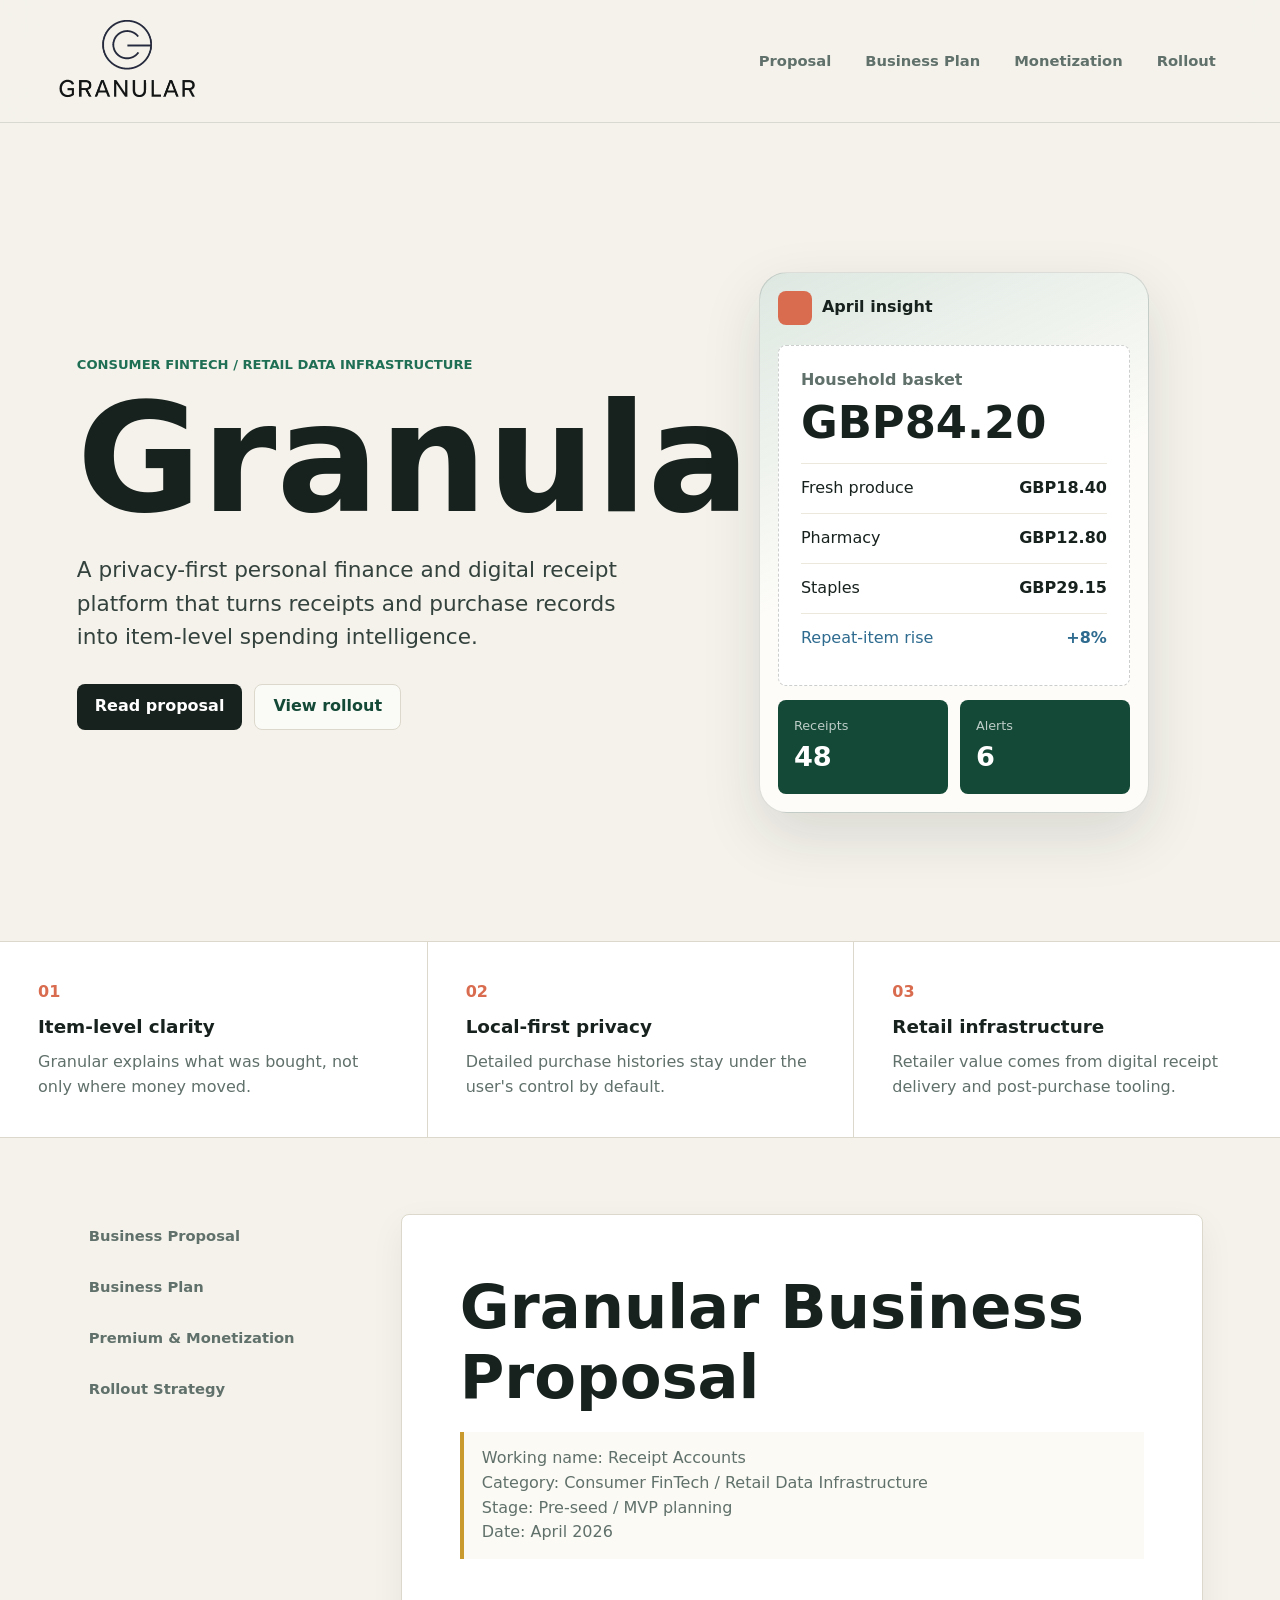
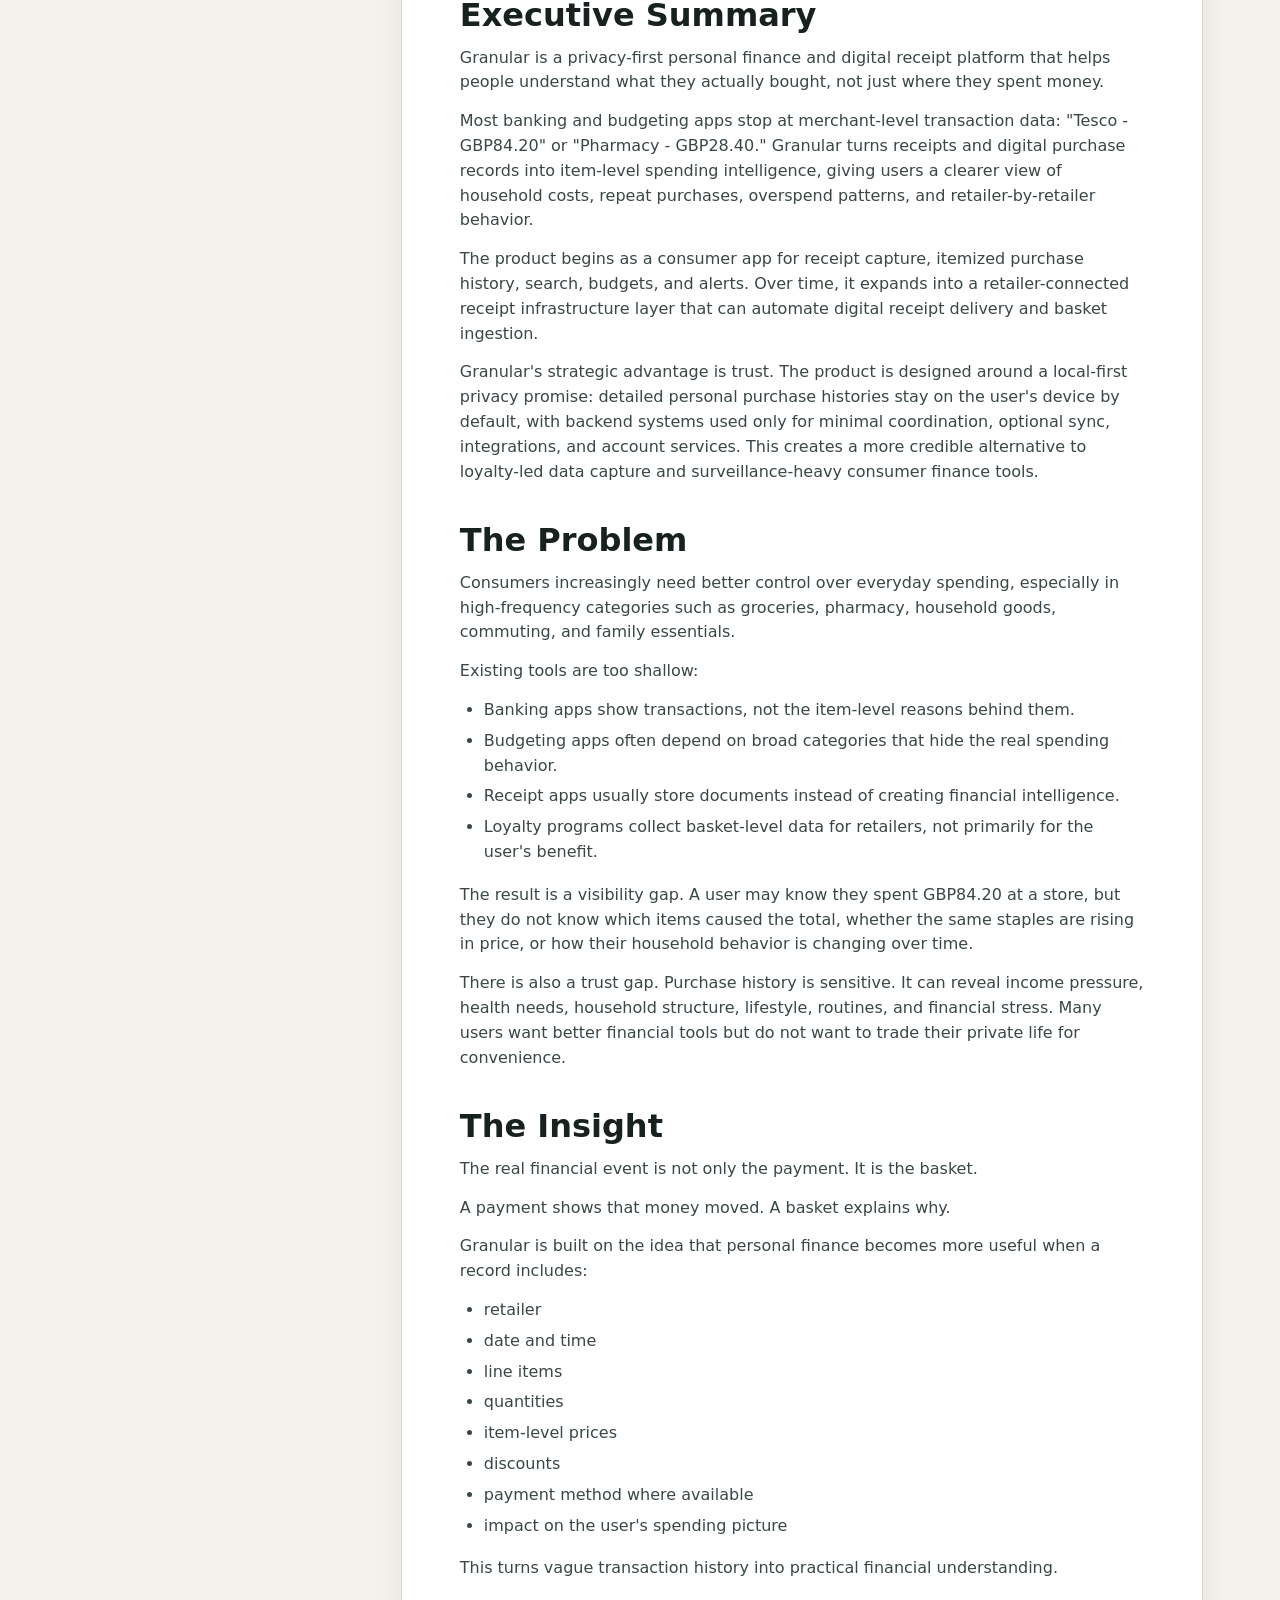
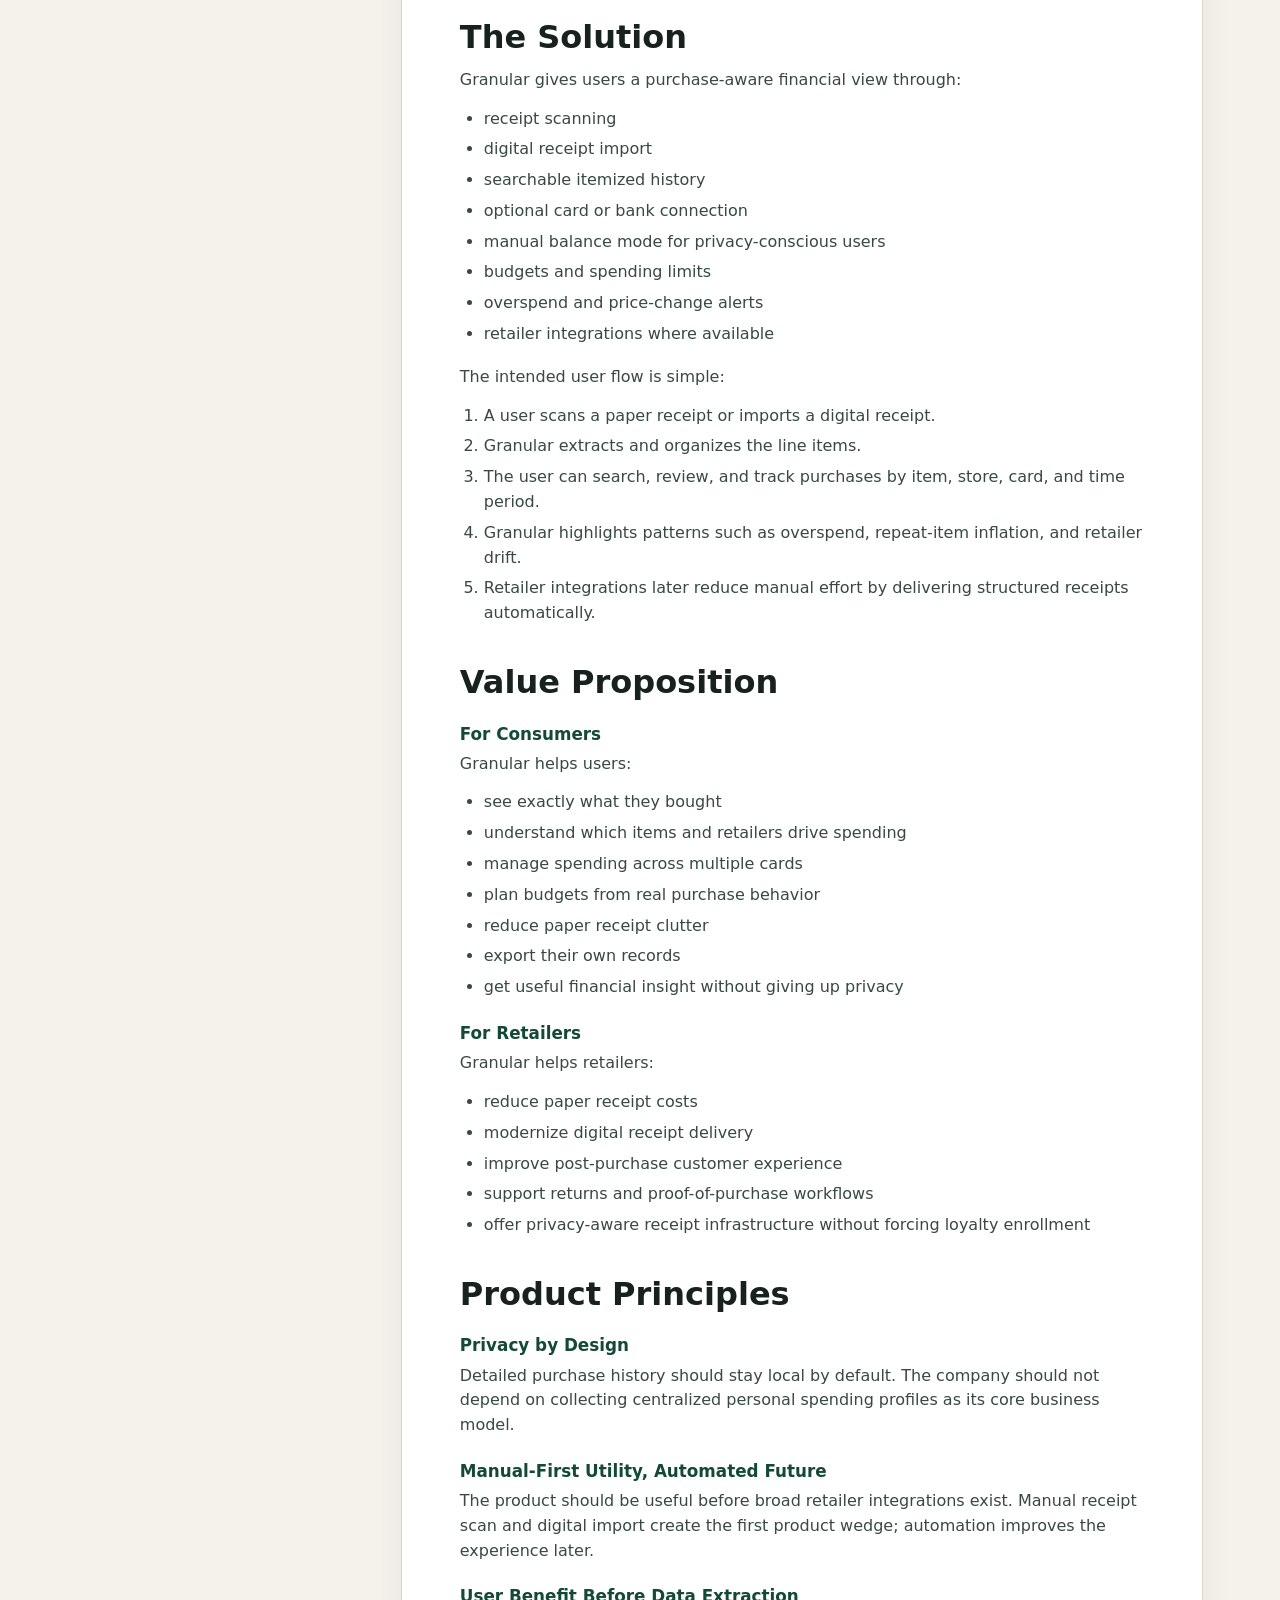
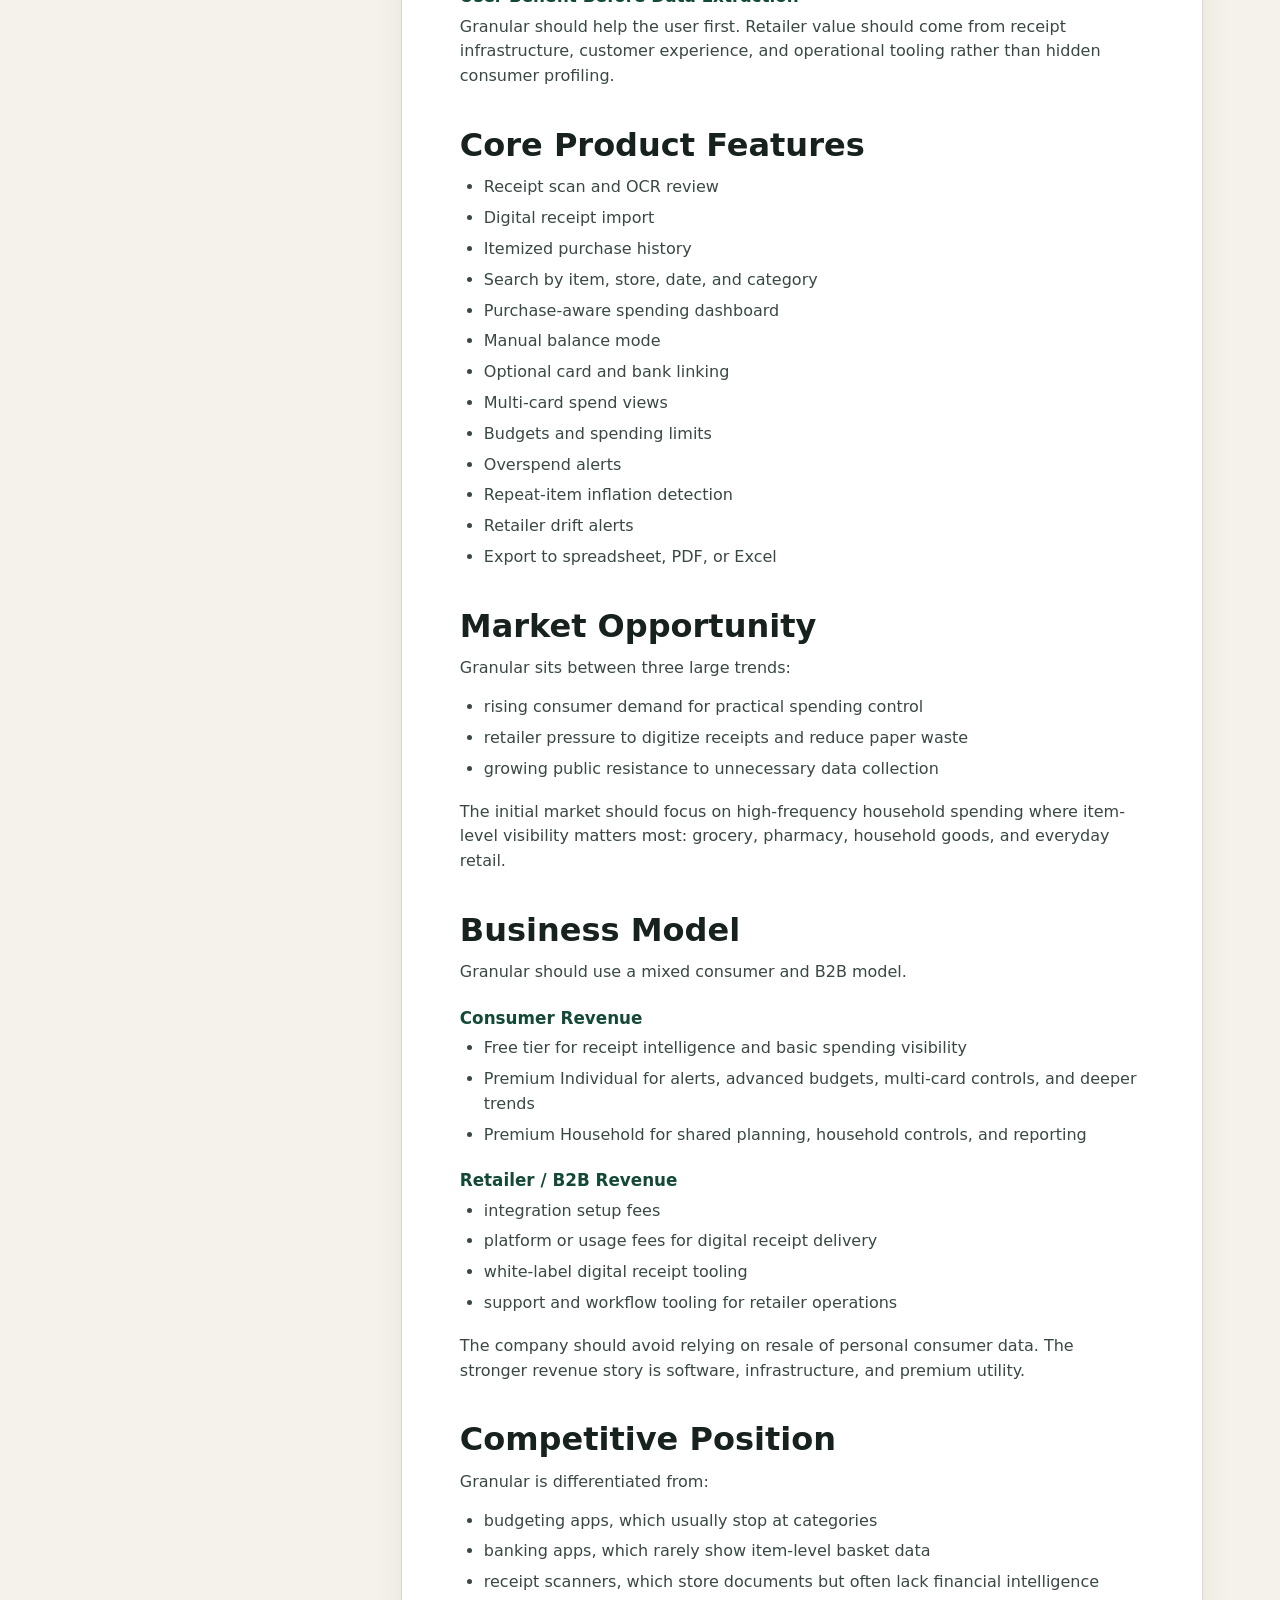
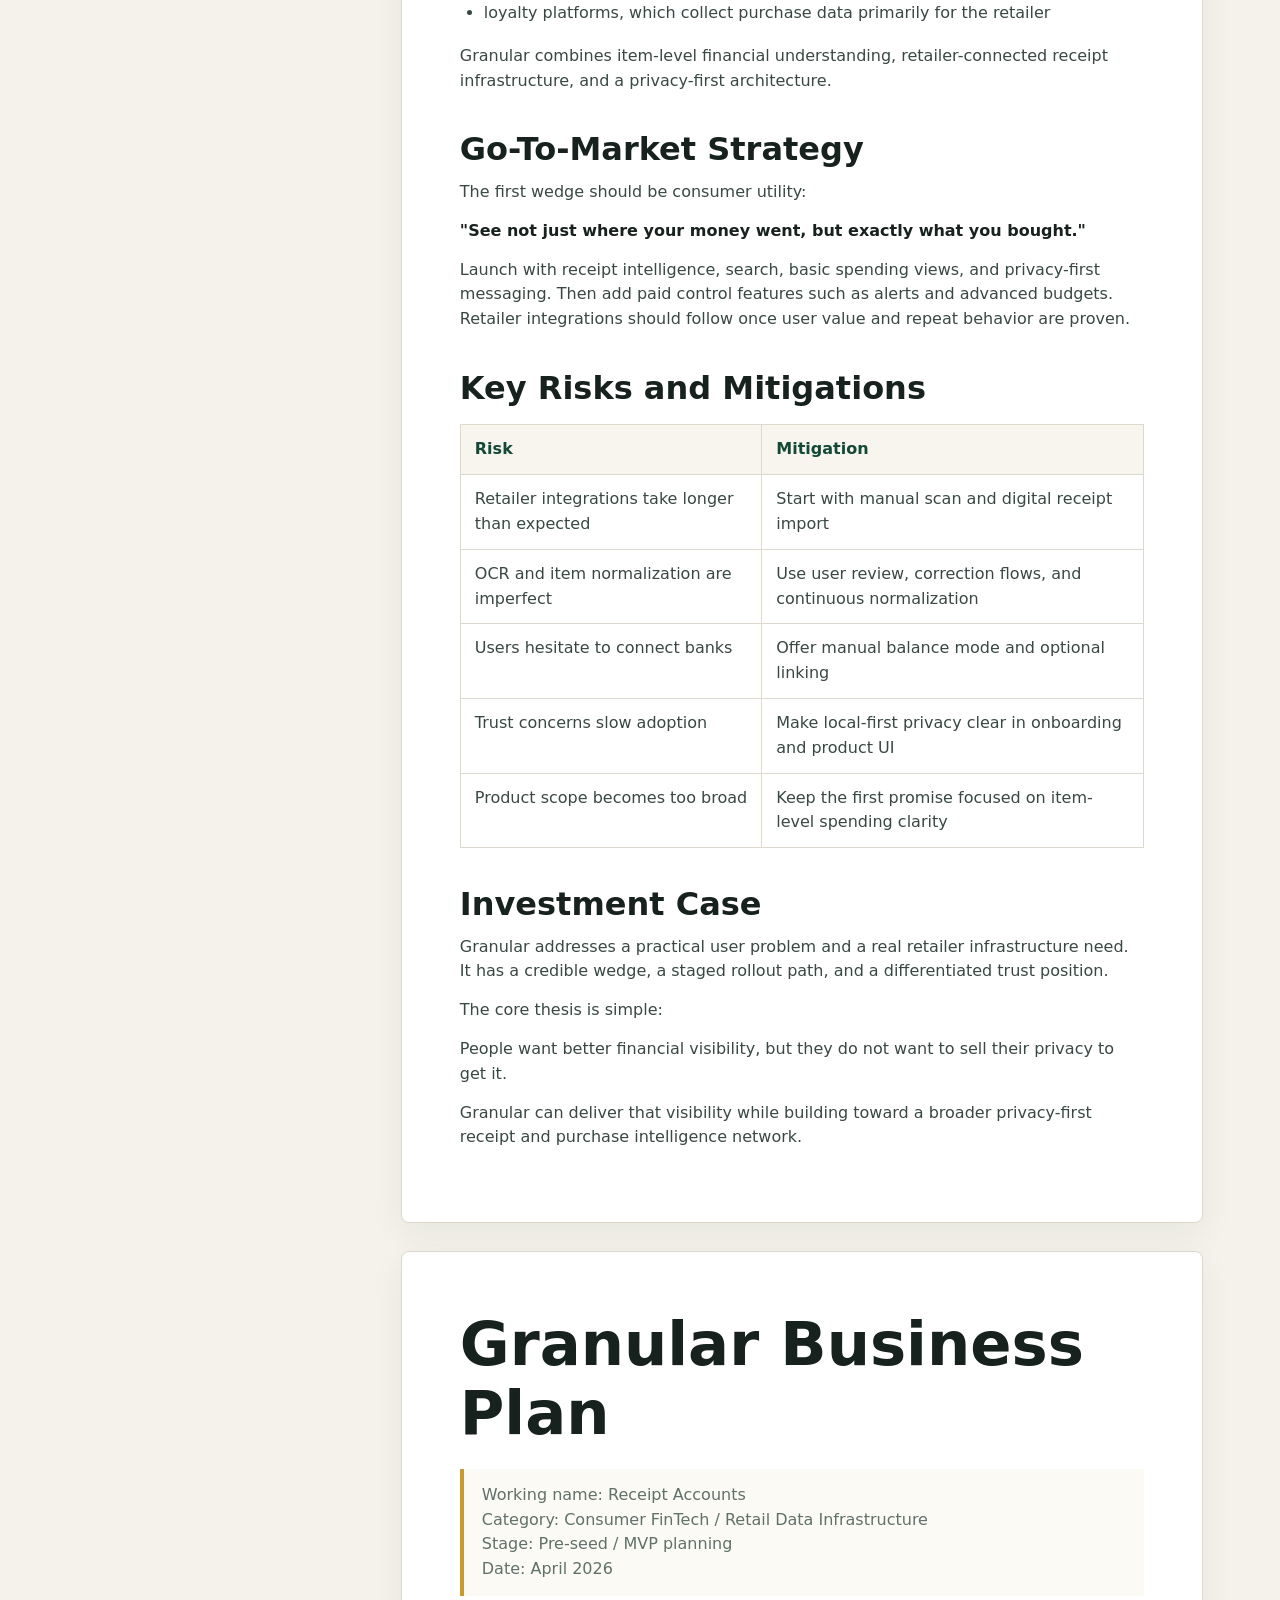
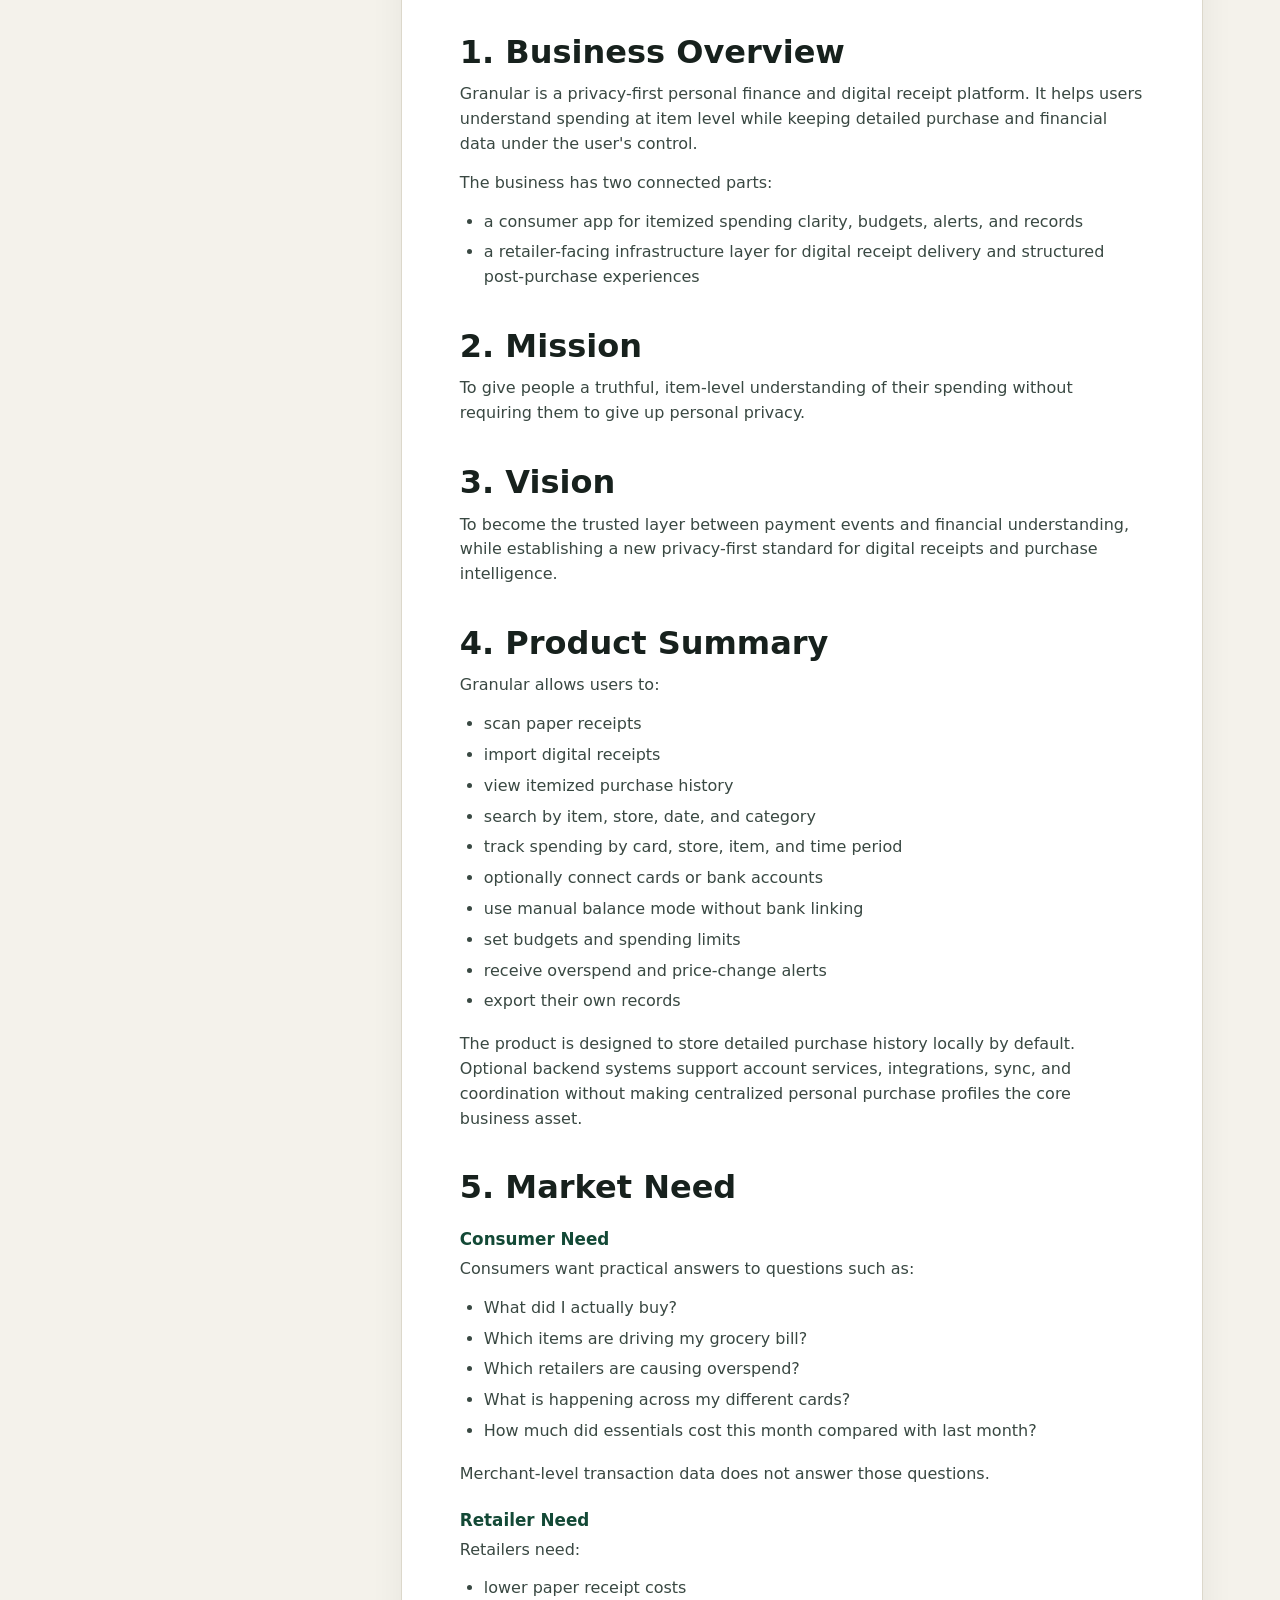
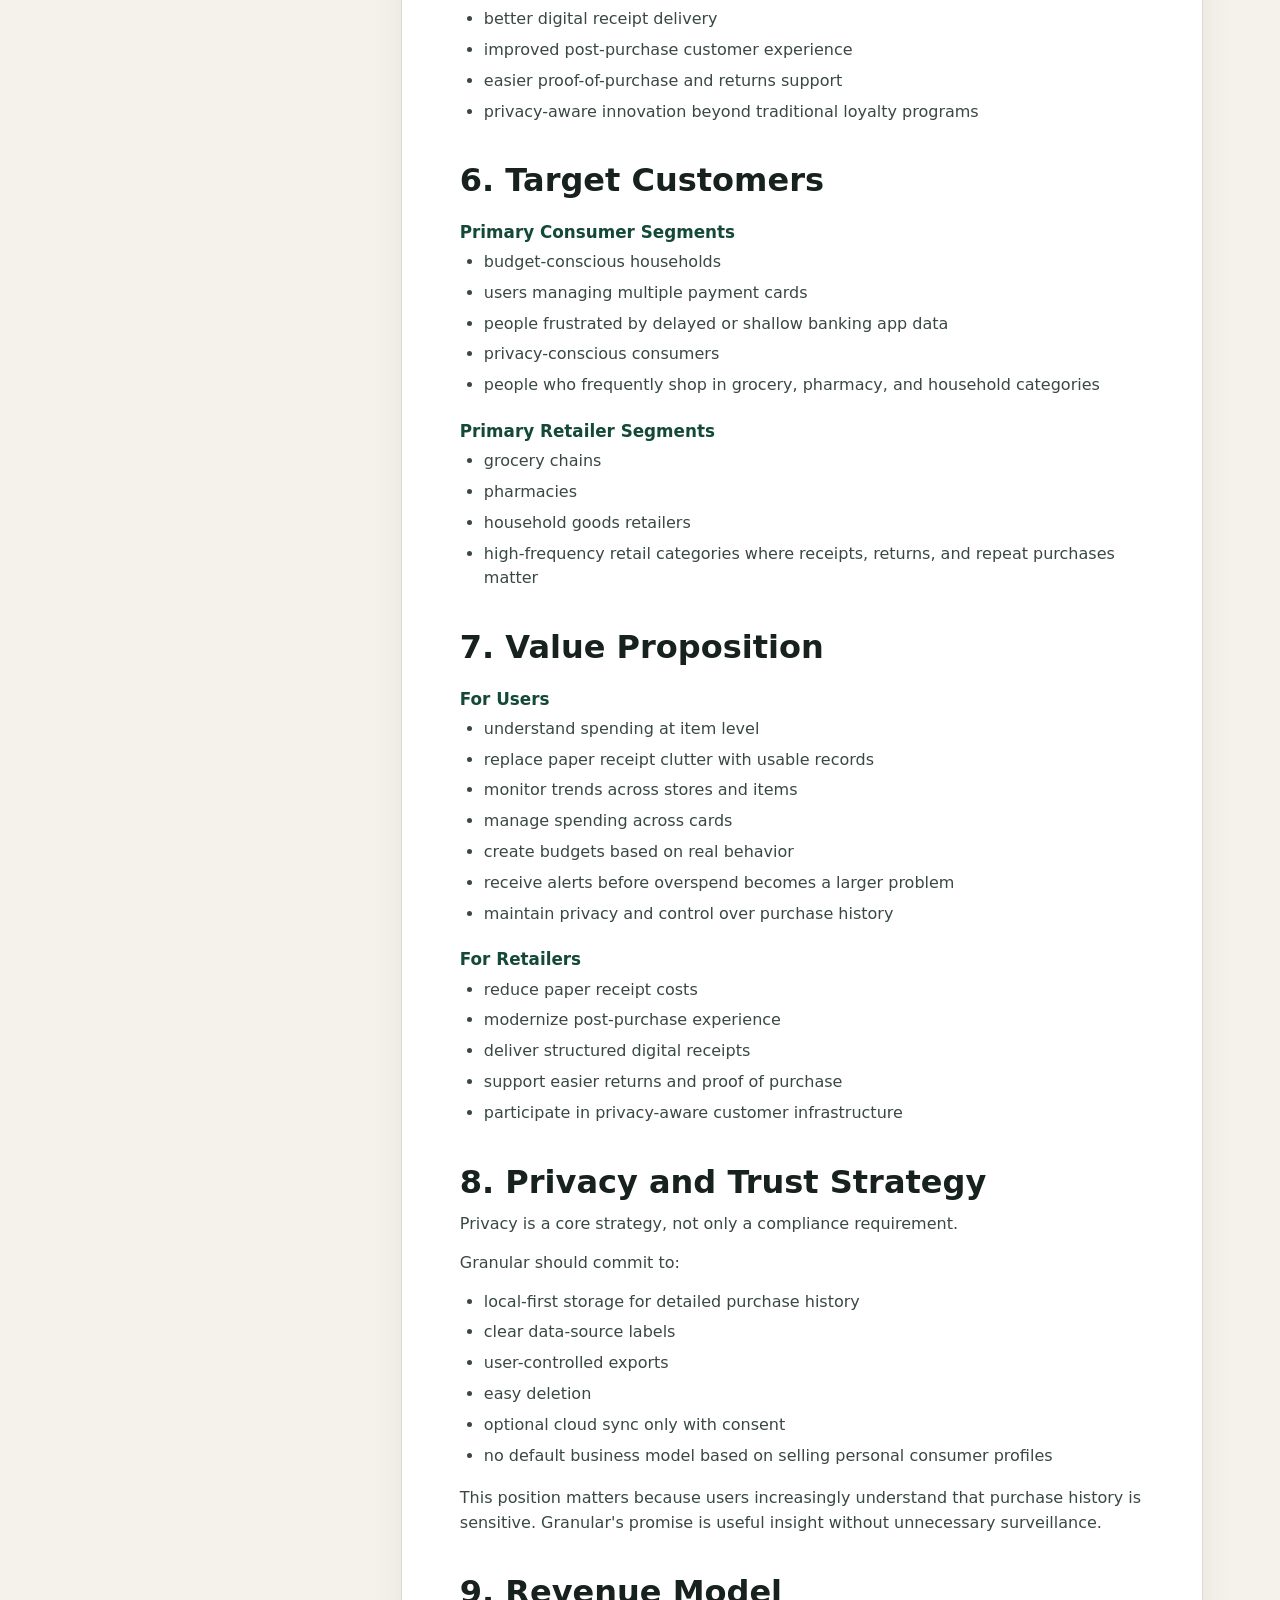
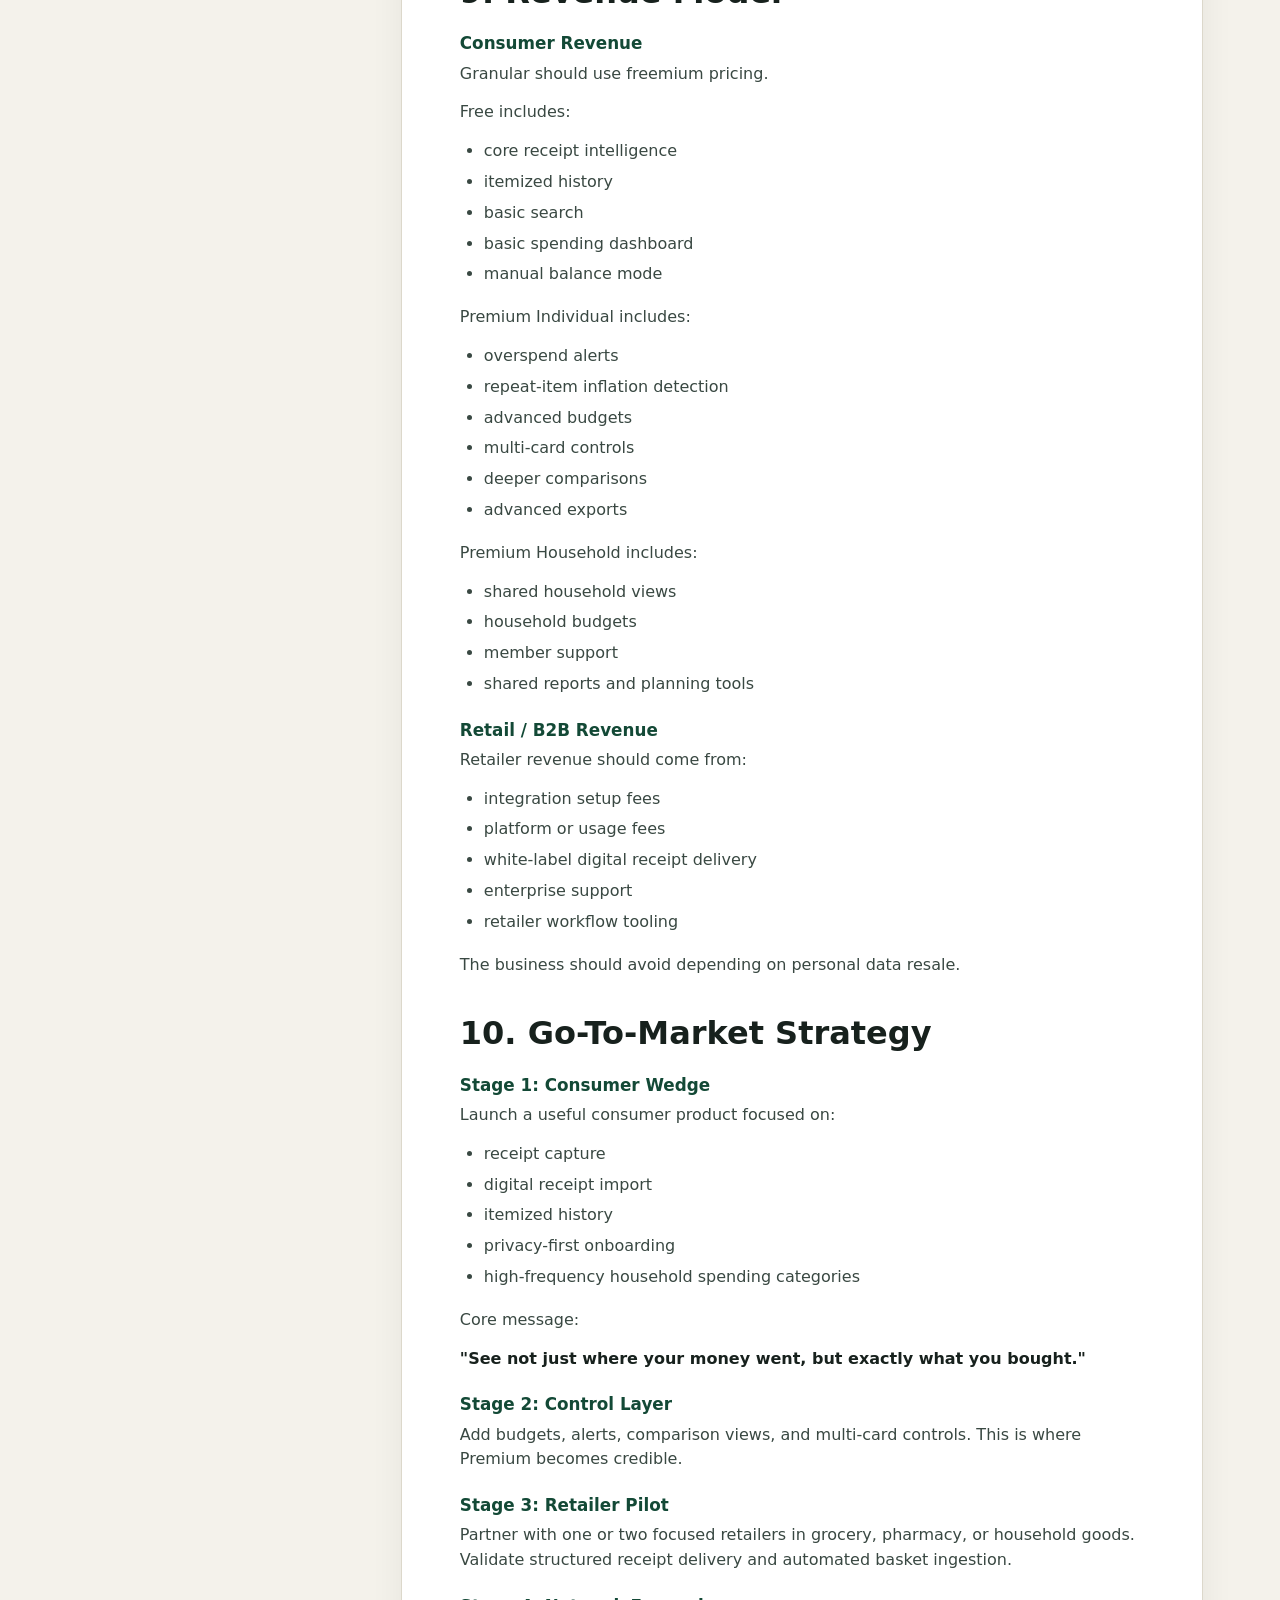
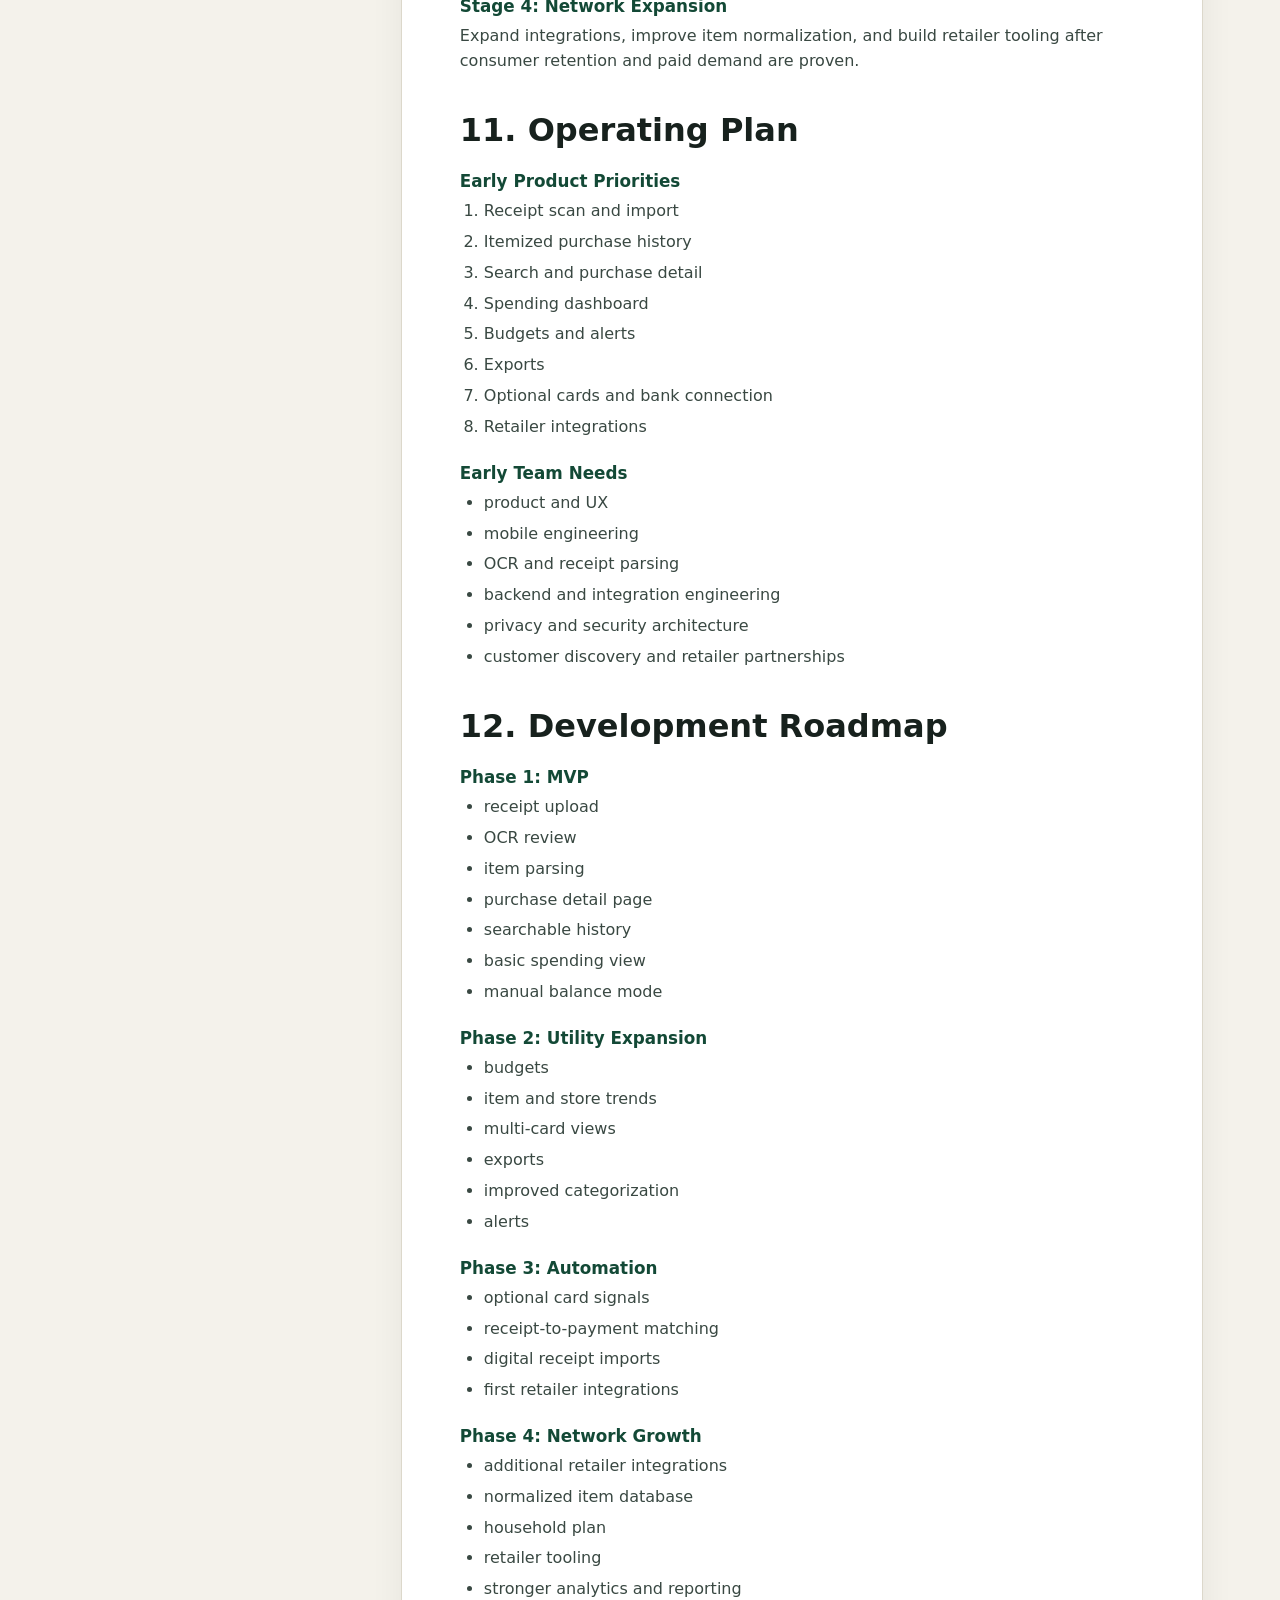
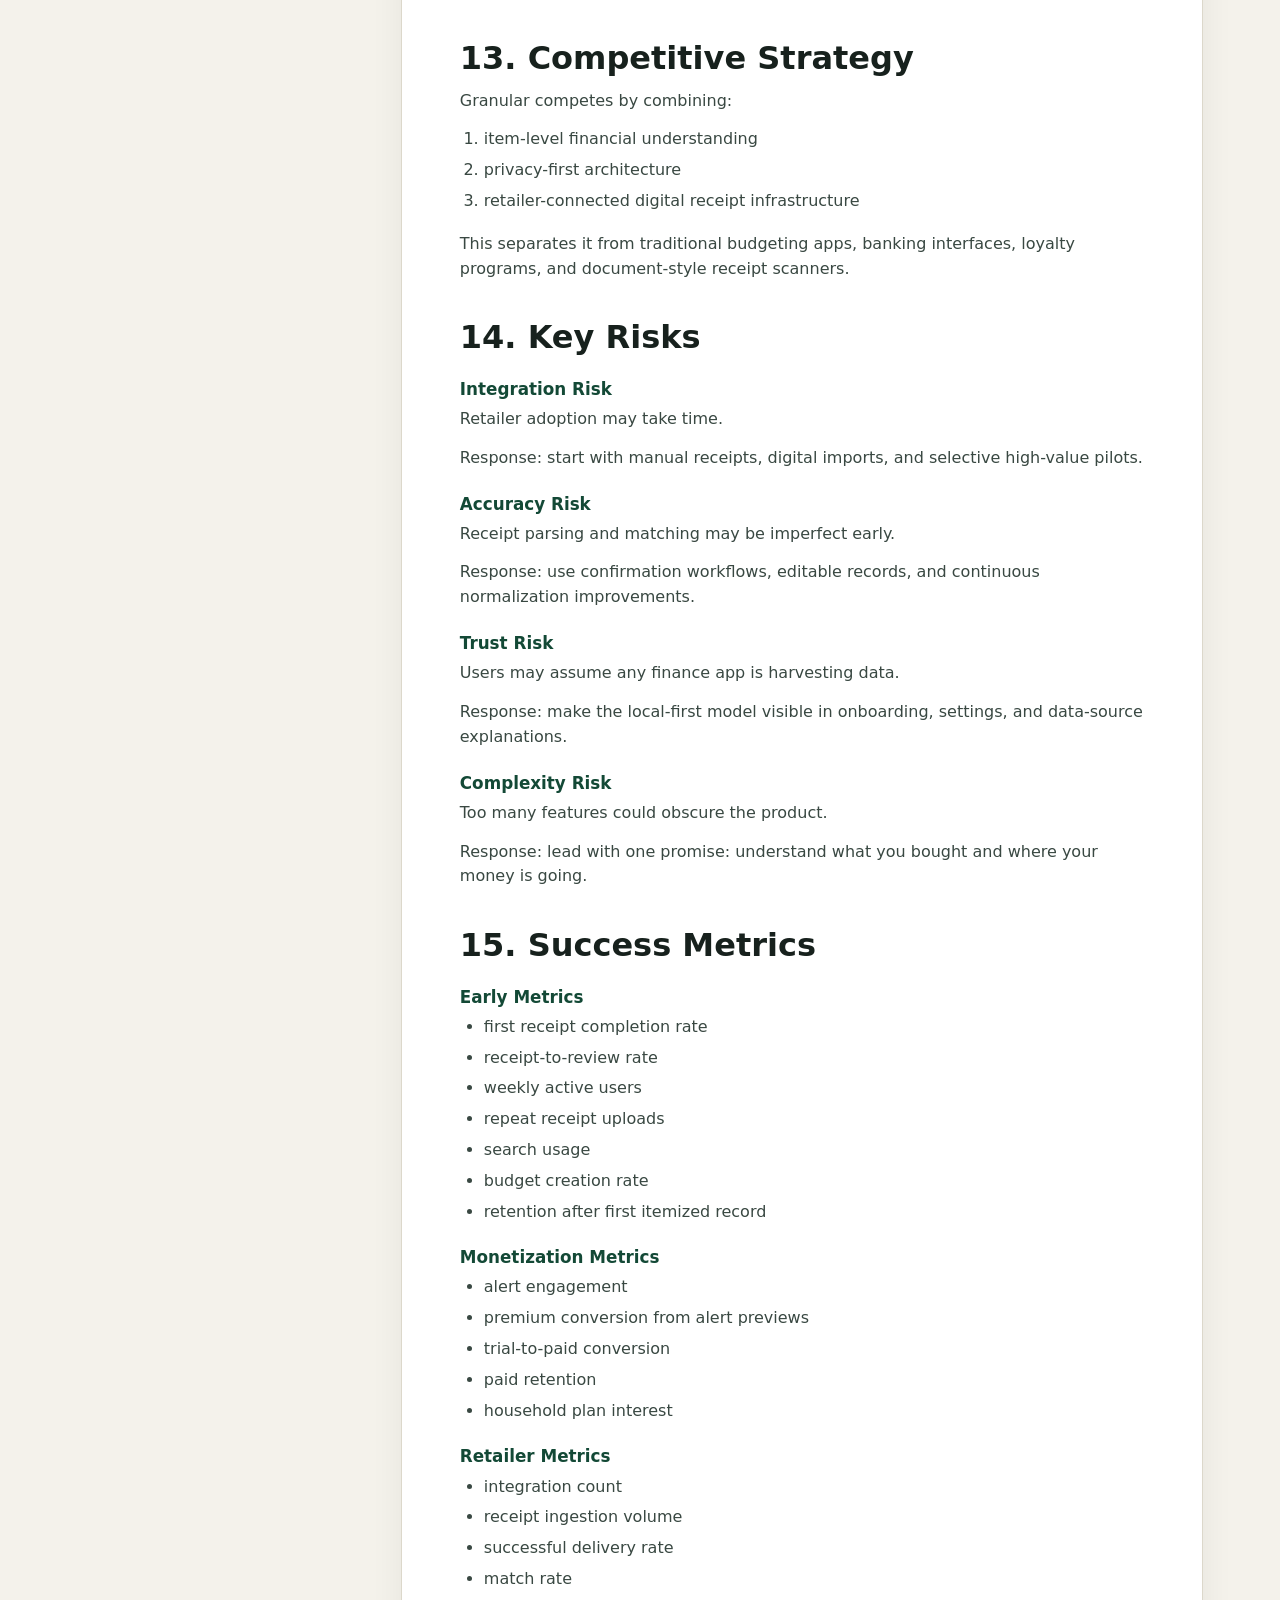
==== index.html @ bff5aba6 "Add Granular business plan site" ====
<!doctype html>
<html lang="en">
  <head>
    <meta charset="utf-8" />
    <meta name="viewport" content="width=device-width, initial-scale=1" />
    <title>Granular Business Plan</title>
    <link rel="stylesheet" href="styles.css" />
  </head>
  <body>
    <header class="site-header">
      <a class="brand" href="#overview" aria-label="Granular home">
        <img class="brand-logo" src="assets/logo.png" alt="Granular" />
      </a>

      <nav class="desktop-nav" aria-label="Primary navigation">
        <a href="#proposal">Proposal</a>
        <a href="#business-plan">Business Plan</a>
        <a href="#monetization">Monetization</a>
        <a href="#rollout">Rollout</a>
      </nav>

      <button class="menu-button" type="button" aria-label="Open menu" aria-expanded="false">
        <span></span>
        <span></span>
        <span></span>
      </button>
    </header>

    <div class="mobile-panel" hidden>
      <nav class="mobile-nav" aria-label="Mobile navigation">
        <a href="#proposal">Proposal</a>
        <a href="#business-plan">Business Plan</a>
        <a href="#monetization">Monetization</a>
        <a href="#rollout">Rollout</a>
      </nav>
    </div>

    <main>
      <section class="hero" id="overview">
        <div class="hero-copy">
          <p class="eyebrow">Consumer FinTech / Retail Data Infrastructure</p>
          <h1>Granular</h1>
          <p>
            A privacy-first personal finance and digital receipt platform that turns
            receipts and purchase records into item-level spending intelligence.
          </p>
          <div class="hero-actions">
            <a class="primary-link" href="#proposal">Read proposal</a>
            <a class="secondary-link" href="#rollout">View rollout</a>
          </div>
        </div>
        <div class="receipt-visual" aria-label="Granular receipt intelligence preview">
          <div class="phone-shell">
            <div class="app-top">
              <span></span>
              <strong>April insight</strong>
            </div>
            <div class="receipt-card">
              <p>Household basket</p>
              <h2>GBP84.20</h2>
              <div class="receipt-row"><span>Fresh produce</span><strong>GBP18.40</strong></div>
              <div class="receipt-row"><span>Pharmacy</span><strong>GBP12.80</strong></div>
              <div class="receipt-row"><span>Staples</span><strong>GBP29.15</strong></div>
              <div class="receipt-row muted"><span>Repeat-item rise</span><strong>+8%</strong></div>
            </div>
            <div class="metric-grid">
              <div><span>Receipts</span><strong>48</strong></div>
              <div><span>Alerts</span><strong>6</strong></div>
            </div>
          </div>
        </div>
      </section>

      <section class="summary-strip" aria-label="Business highlights">
        <article>
          <span>01</span>
          <h2>Item-level clarity</h2>
          <p>Granular explains what was bought, not only where money moved.</p>
        </article>
        <article>
          <span>02</span>
          <h2>Local-first privacy</h2>
          <p>Detailed purchase histories stay under the user's control by default.</p>
        </article>
        <article>
          <span>03</span>
          <h2>Retail infrastructure</h2>
          <p>Retailer value comes from digital receipt delivery and post-purchase tooling.</p>
        </article>
      </section>

      <section class="content-shell">
        <aside class="section-tabs" aria-label="Document sections">
          <a href="#proposal">Business Proposal</a>
          <a href="#business-plan">Business Plan</a>
          <a href="#monetization">Premium & Monetization</a>
          <a href="#rollout">Rollout Strategy</a>
        </aside>

        <div class="documents">
          <article class="document-section" id="proposal" data-doc="proposal"></article>
          <article class="document-section" id="business-plan" data-doc="businessPlan"></article>
          <article class="document-section" id="monetization" data-doc="monetization"></article>
          <article class="document-section" id="rollout" data-doc="rollout"></article>
        </div>
      </section>
    </main>

    <script src="app.js"></script>
  </body>
</html>
---- styles.css ----
:root {
  color-scheme: light;
  --ink: #17211d;
  --muted: #60706a;
  --soft: #f4f2eb;
  --panel: #ffffff;
  --line: #dcd8cb;
  --green: #1f6f55;
  --green-dark: #134936;
  --coral: #d96c4f;
  --gold: #c99a2e;
  --blue: #2e6b8f;
  --shadow: 0 22px 60px rgba(23, 33, 29, 0.12);
}

* {
  box-sizing: border-box;
}

html {
  scroll-behavior: smooth;
}

body {
  margin: 0;
  background: var(--soft);
  color: var(--ink);
  font-family:
    Inter, ui-sans-serif, system-ui, -apple-system, BlinkMacSystemFont, "Segoe UI",
    sans-serif;
  line-height: 1.55;
  overflow-x: hidden;
}

body.menu-open {
  overflow: hidden;
}

a {
  color: inherit;
  text-decoration: none;
}

.site-header {
  position: sticky;
  top: 0;
  z-index: 10;
  display: flex;
  align-items: center;
  justify-content: space-between;
  min-height: 82px;
  gap: 18px;
  padding: 12px clamp(18px, 4vw, 56px);
  border-bottom: 1px solid rgba(23, 33, 29, 0.12);
  background: rgba(244, 242, 235, 0.92);
  backdrop-filter: blur(18px);
}

.brand {
  display: inline-flex;
  align-items: center;
  min-width: 0;
}

.brand-logo {
  display: block;
  width: clamp(112px, 14vw, 150px);
  height: auto;
}

.desktop-nav {
  display: flex;
  align-items: center;
  gap: 8px;
}

.desktop-nav a,
.mobile-nav a,
.section-tabs a {
  border-radius: 8px;
  color: var(--muted);
  font-size: 0.92rem;
  font-weight: 700;
}

.desktop-nav a {
  padding: 10px 13px;
}

.desktop-nav a:hover,
.desktop-nav a.active,
.mobile-nav a:hover,
.mobile-nav a.active,
.section-tabs a:hover,
.section-tabs a.active {
  background: rgba(31, 111, 85, 0.1);
  color: var(--green-dark);
}

.menu-button {
  display: none;
  width: 44px;
  height: 44px;
  place-items: center;
  border: 1px solid var(--line);
  border-radius: 8px;
  background: var(--panel);
  cursor: pointer;
}

.menu-button span {
  display: block;
  width: 20px;
  height: 2px;
  margin: 3px auto;
  border-radius: 999px;
  background: var(--ink);
  transition: transform 160ms ease, opacity 160ms ease;
}

.menu-button.is-open span:nth-child(1) {
  transform: translateY(5px) rotate(45deg);
}

.menu-button.is-open span:nth-child(2) {
  opacity: 0;
}

.menu-button.is-open span:nth-child(3) {
  transform: translateY(-5px) rotate(-45deg);
}

.mobile-panel {
  position: fixed;
  inset: 82px 0 auto 0;
  z-index: 9;
  border-bottom: 1px solid var(--line);
  background: rgba(255, 255, 255, 0.98);
  box-shadow: var(--shadow);
  max-height: calc(100dvh - 82px);
  overflow-y: auto;
}

.mobile-nav {
  display: grid;
  gap: 6px;
  padding: 16px 18px 20px;
}

.mobile-nav a {
  padding: 13px 12px;
}

.hero {
  display: grid;
  grid-template-columns: minmax(0, 1.05fr) minmax(320px, 0.95fr);
  align-items: center;
  gap: clamp(32px, 6vw, 84px);
  min-height: calc(100svh - 82px);
  padding: clamp(44px, 7vw, 92px) clamp(18px, 6vw, 82px) clamp(36px, 6vw, 70px);
}

.eyebrow {
  margin: 0 0 14px;
  color: var(--green);
  font-size: 0.82rem;
  font-weight: 800;
  letter-spacing: 0;
  text-transform: uppercase;
}

.hero h1 {
  margin: 0;
  font-size: clamp(4rem, 13vw, 9.5rem);
  line-height: 0.92;
  letter-spacing: 0;
}

.hero-copy > p:not(.eyebrow) {
  max-width: 680px;
  margin: 24px 0 0;
  color: #34423d;
  font-size: clamp(1.08rem, 2vw, 1.35rem);
}

.hero-actions {
  display: flex;
  flex-wrap: wrap;
  gap: 12px;
  margin-top: 30px;
}

.primary-link,
.secondary-link {
  display: inline-flex;
  min-height: 46px;
  align-items: center;
  justify-content: center;
  border-radius: 8px;
  font-weight: 800;
  padding: 0 18px;
}

.primary-link {
  background: var(--ink);
  color: white;
}

.secondary-link {
  border: 1px solid var(--line);
  background: rgba(255, 255, 255, 0.62);
  color: var(--green-dark);
}

.receipt-visual {
  display: flex;
  justify-content: center;
}

.phone-shell {
  width: min(100%, 390px);
  min-width: 0;
  border: 1px solid rgba(23, 33, 29, 0.14);
  border-radius: 28px;
  background:
    linear-gradient(155deg, rgba(31, 111, 85, 0.14), transparent 48%),
    #fdfcf8;
  box-shadow: var(--shadow);
  padding: 18px;
}

.app-top {
  display: flex;
  align-items: center;
  gap: 10px;
  margin-bottom: 20px;
}

.app-top span {
  width: 34px;
  height: 34px;
  border-radius: 8px;
  background: var(--coral);
}

.receipt-card {
  border: 1px dashed rgba(23, 33, 29, 0.22);
  border-radius: 8px;
  background: white;
  padding: 22px;
}

.receipt-card p {
  margin: 0;
  color: var(--muted);
  font-weight: 750;
}

.receipt-card h2 {
  margin: 8px 0 18px;
  font-size: 2.8rem;
  line-height: 1;
}

.receipt-row {
  display: flex;
  justify-content: space-between;
  gap: 18px;
  border-top: 1px solid #ece8dc;
  padding: 12px 0;
}

.receipt-row span {
  min-width: 0;
}

.receipt-row strong {
  white-space: nowrap;
}

.receipt-row.muted {
  color: var(--blue);
}

.metric-grid {
  display: grid;
  grid-template-columns: 1fr 1fr;
  gap: 12px;
  margin-top: 14px;
}

.metric-grid div {
  border-radius: 8px;
  background: var(--green-dark);
  color: white;
  padding: 16px;
}

.metric-grid span,
.metric-grid strong {
  display: block;
}

.metric-grid span {
  color: rgba(255, 255, 255, 0.72);
  font-size: 0.8rem;
}

.metric-grid strong {
  font-size: 1.7rem;
}

.summary-strip {
  display: grid;
  grid-template-columns: repeat(3, 1fr);
  border-block: 1px solid var(--line);
  background: var(--panel);
}

.summary-strip article {
  min-width: 0;
  padding: clamp(22px, 4vw, 38px);
}

.summary-strip article + article {
  border-left: 1px solid var(--line);
}

.summary-strip span {
  color: var(--coral);
  font-weight: 850;
}

.summary-strip h2 {
  margin: 8px 0 8px;
  font-size: 1.15rem;
}

.summary-strip p {
  margin: 0;
  color: var(--muted);
}

.content-shell {
  display: grid;
  grid-template-columns: 260px minmax(0, 1fr);
  gap: clamp(24px, 5vw, 70px);
  padding: clamp(34px, 6vw, 76px) clamp(18px, 6vw, 82px);
}

.section-tabs {
  position: sticky;
  top: 96px;
  align-self: start;
  display: grid;
  gap: 6px;
}

.section-tabs a {
  padding: 11px 12px;
}

.documents {
  display: grid;
  gap: 28px;
}

.document-section {
  scroll-margin-top: 96px;
  min-width: 0;
  border: 1px solid var(--line);
  border-radius: 8px;
  background: var(--panel);
  box-shadow: 0 12px 35px rgba(23, 33, 29, 0.06);
  padding: clamp(24px, 5vw, 58px);
}

.document-section h1,
.document-section h2,
.document-section h3 {
  letter-spacing: 0;
  line-height: 1.14;
}

.document-section h1 {
  margin: 0 0 20px;
  font-size: clamp(2rem, 5vw, 3.8rem);
}

.document-section h2 {
  margin: 36px 0 12px;
  padding-top: 2px;
  font-size: clamp(1.35rem, 3vw, 2rem);
}

.document-section h3 {
  margin: 24px 0 8px;
  color: var(--green-dark);
  font-size: 1.05rem;
}

.document-section p,
.document-section li,
.document-section td {
  color: #394842;
}

.document-section p {
  margin: 0 0 14px;
}

.document-section blockquote {
  margin: 0 0 24px;
  border-left: 4px solid var(--gold);
  background: #fbfaf5;
  padding: 14px 18px;
  color: var(--muted);
}

.document-section blockquote p {
  margin: 0;
  color: inherit;
}

.document-section ul,
.document-section ol {
  margin: 0 0 18px;
  padding-left: 24px;
}

.document-section li + li {
  margin-top: 6px;
}

.document-section strong {
  color: var(--ink);
}

.table-wrap {
  overflow-x: auto;
  margin: 18px 0 24px;
}

table {
  width: 100%;
  border-collapse: collapse;
  min-width: 560px;
}

th,
td {
  border: 1px solid var(--line);
  padding: 12px 14px;
  text-align: left;
  vertical-align: top;
}

th {
  background: #f7f5ee;
  color: var(--green-dark);
}

@media (max-width: 860px) {
  .desktop-nav {
    display: none;
  }

  .menu-button {
    display: block;
  }

  .hero {
    grid-template-columns: 1fr;
    min-height: auto;
    padding-bottom: 34px;
  }

  .receipt-visual {
    justify-content: flex-start;
  }

  .summary-strip {
    grid-template-columns: 1fr;
  }

  .summary-strip article + article {
    border-top: 1px solid var(--line);
    border-left: 0;
  }

  .content-shell {
    grid-template-columns: 1fr;
    gap: 22px;
  }

  .section-tabs {
    position: static;
    grid-template-columns: 1fr 1fr;
    border: 1px solid var(--line);
    border-radius: 8px;
    background: rgba(255, 255, 255, 0.72);
    padding: 8px;
  }
}

@media (max-width: 560px) {
  .site-header {
    min-height: 74px;
    padding: 8px 14px;
  }

  .mobile-panel {
    inset-block-start: 74px;
    max-height: calc(100dvh - 74px);
  }

  .brand-logo {
    width: 92px;
  }

  .hero {
    padding: 30px 16px 28px;
  }

  .hero h1 {
    font-size: clamp(3.1rem, 17vw, 4.35rem);
  }

  .eyebrow {
    font-size: 0.76rem;
  }

  .hero-copy > p:not(.eyebrow) {
    font-size: 1rem;
  }

  .hero-actions a {
    width: 100%;
  }

  .phone-shell {
    border-radius: 18px;
    padding: 12px;
  }

  .receipt-card {
    padding: 16px;
  }

  .section-tabs {
    grid-template-columns: 1fr;
  }

  .content-shell {
    padding: 26px 12px 44px;
  }

  .document-section {
    scroll-margin-top: 86px;
    padding: 20px 16px;
  }

  .document-section h1 {
    font-size: 1.9rem;
  }

  .document-section h2 {
    font-size: 1.28rem;
  }

  .document-section ul,
  .document-section ol {
    padding-left: 20px;
  }

  .document-section blockquote {
    padding: 12px 14px;
  }

  .receipt-card h2 {
    font-size: 2.25rem;
  }

  .metric-grid {
    grid-template-columns: 1fr;
  }
}

@media (max-width: 360px) {
  .brand-logo {
    width: 82px;
  }

  .menu-button {
    width: 40px;
    height: 40px;
  }

  .hero h1 {
    font-size: 2.95rem;
  }

  .receipt-row {
    align-items: flex-start;
    flex-direction: column;
    gap: 2px;
  }
}
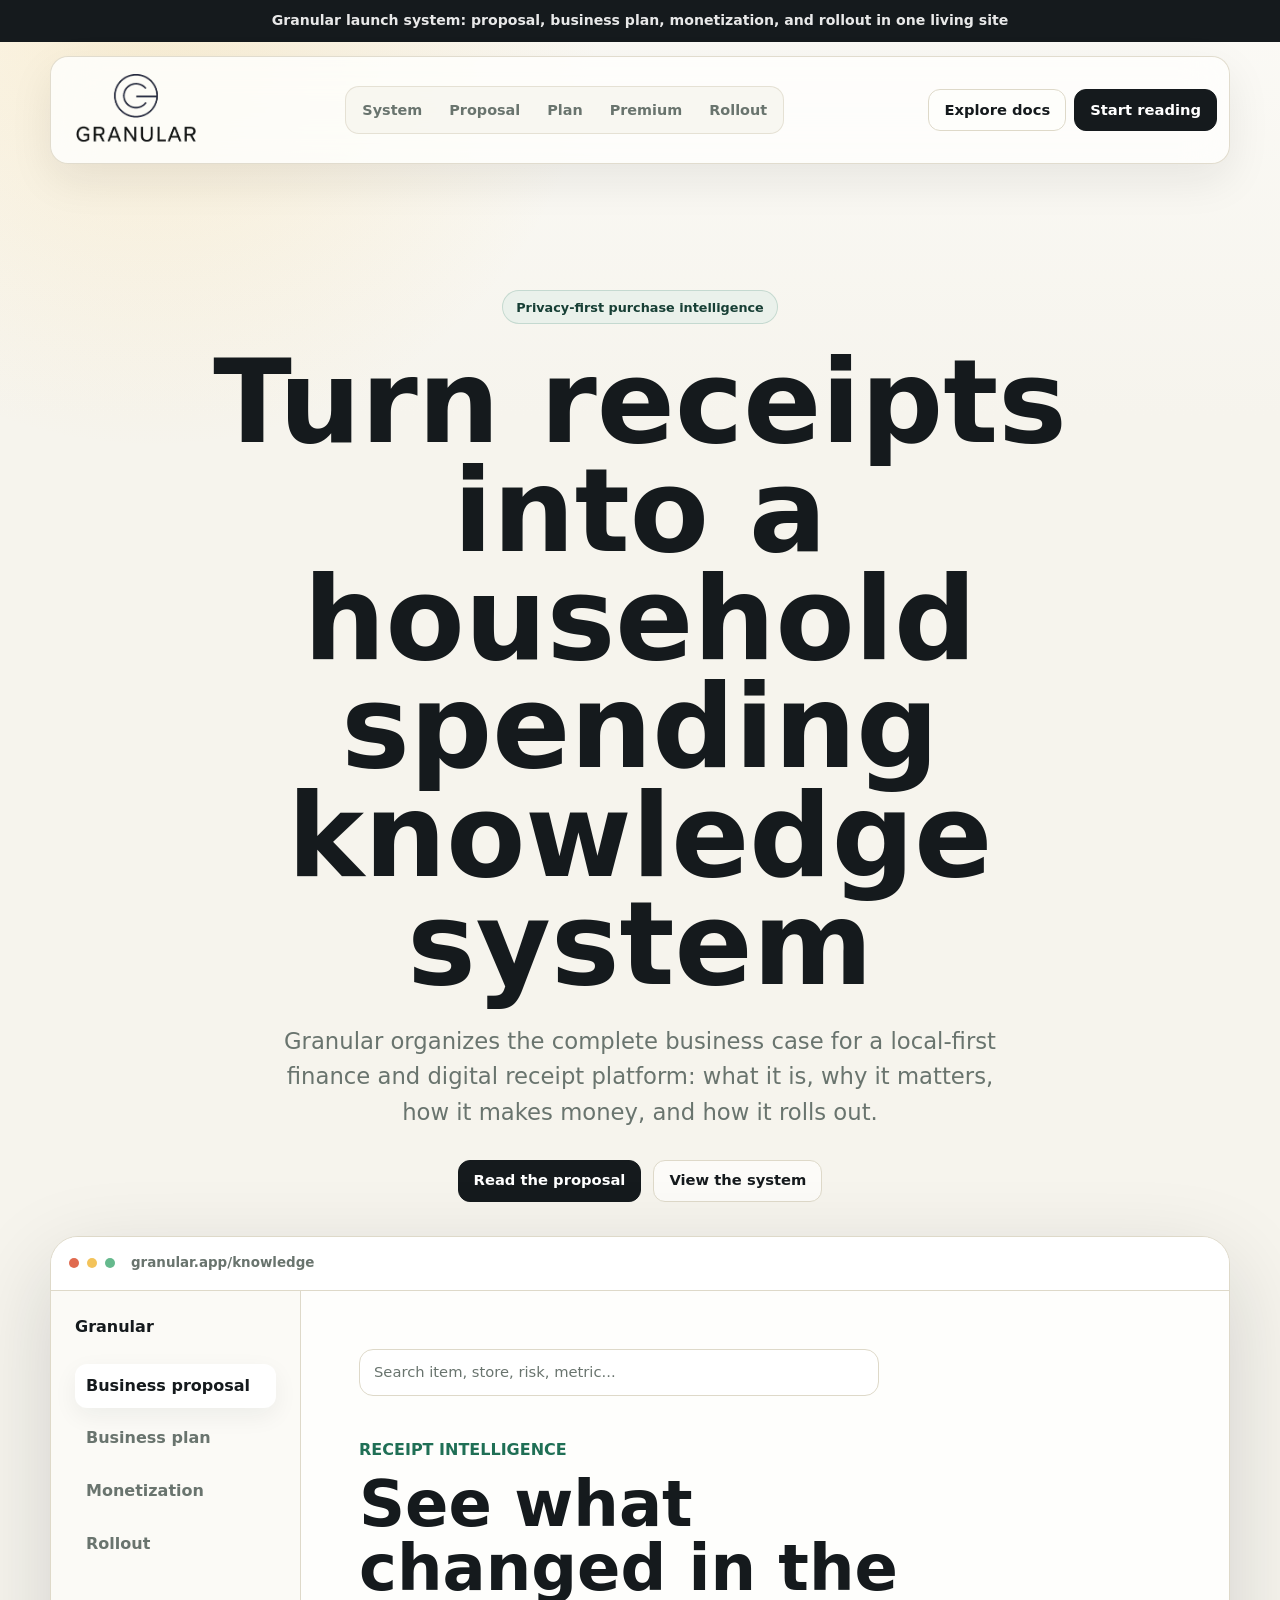
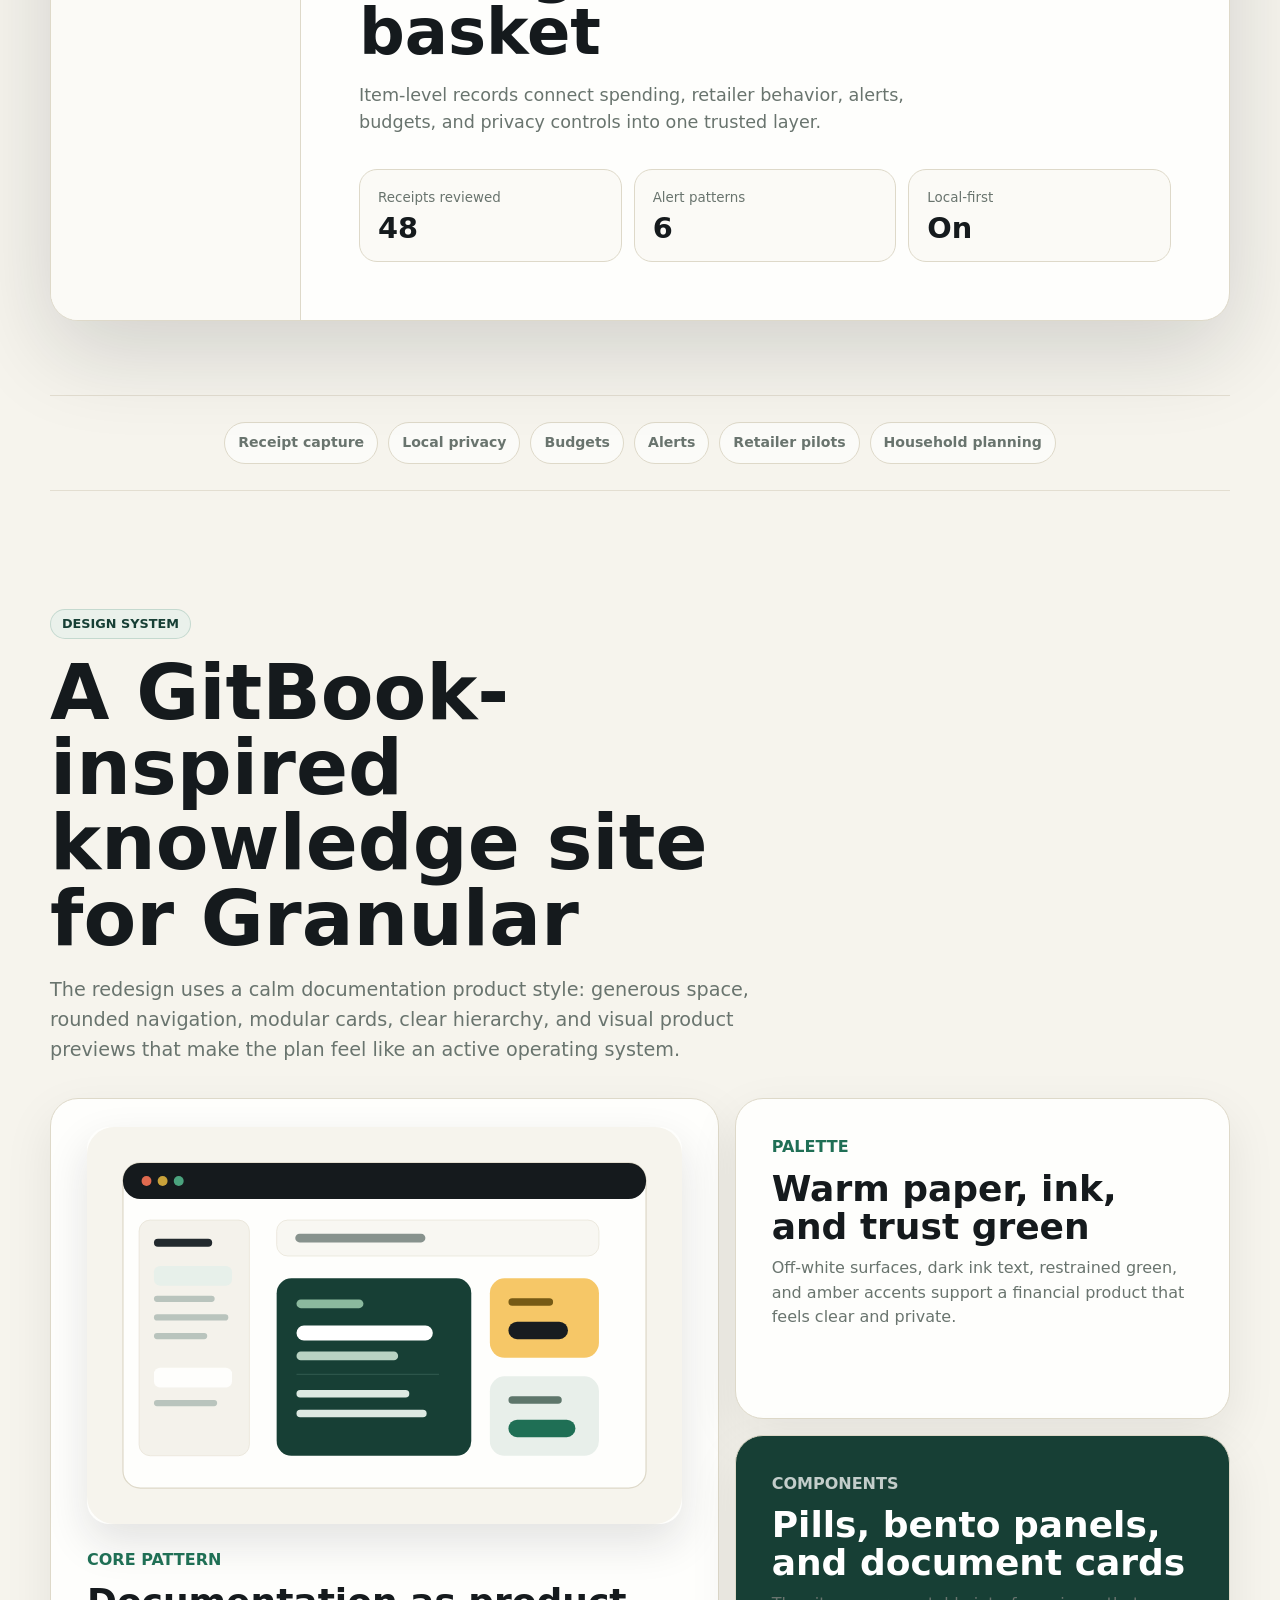
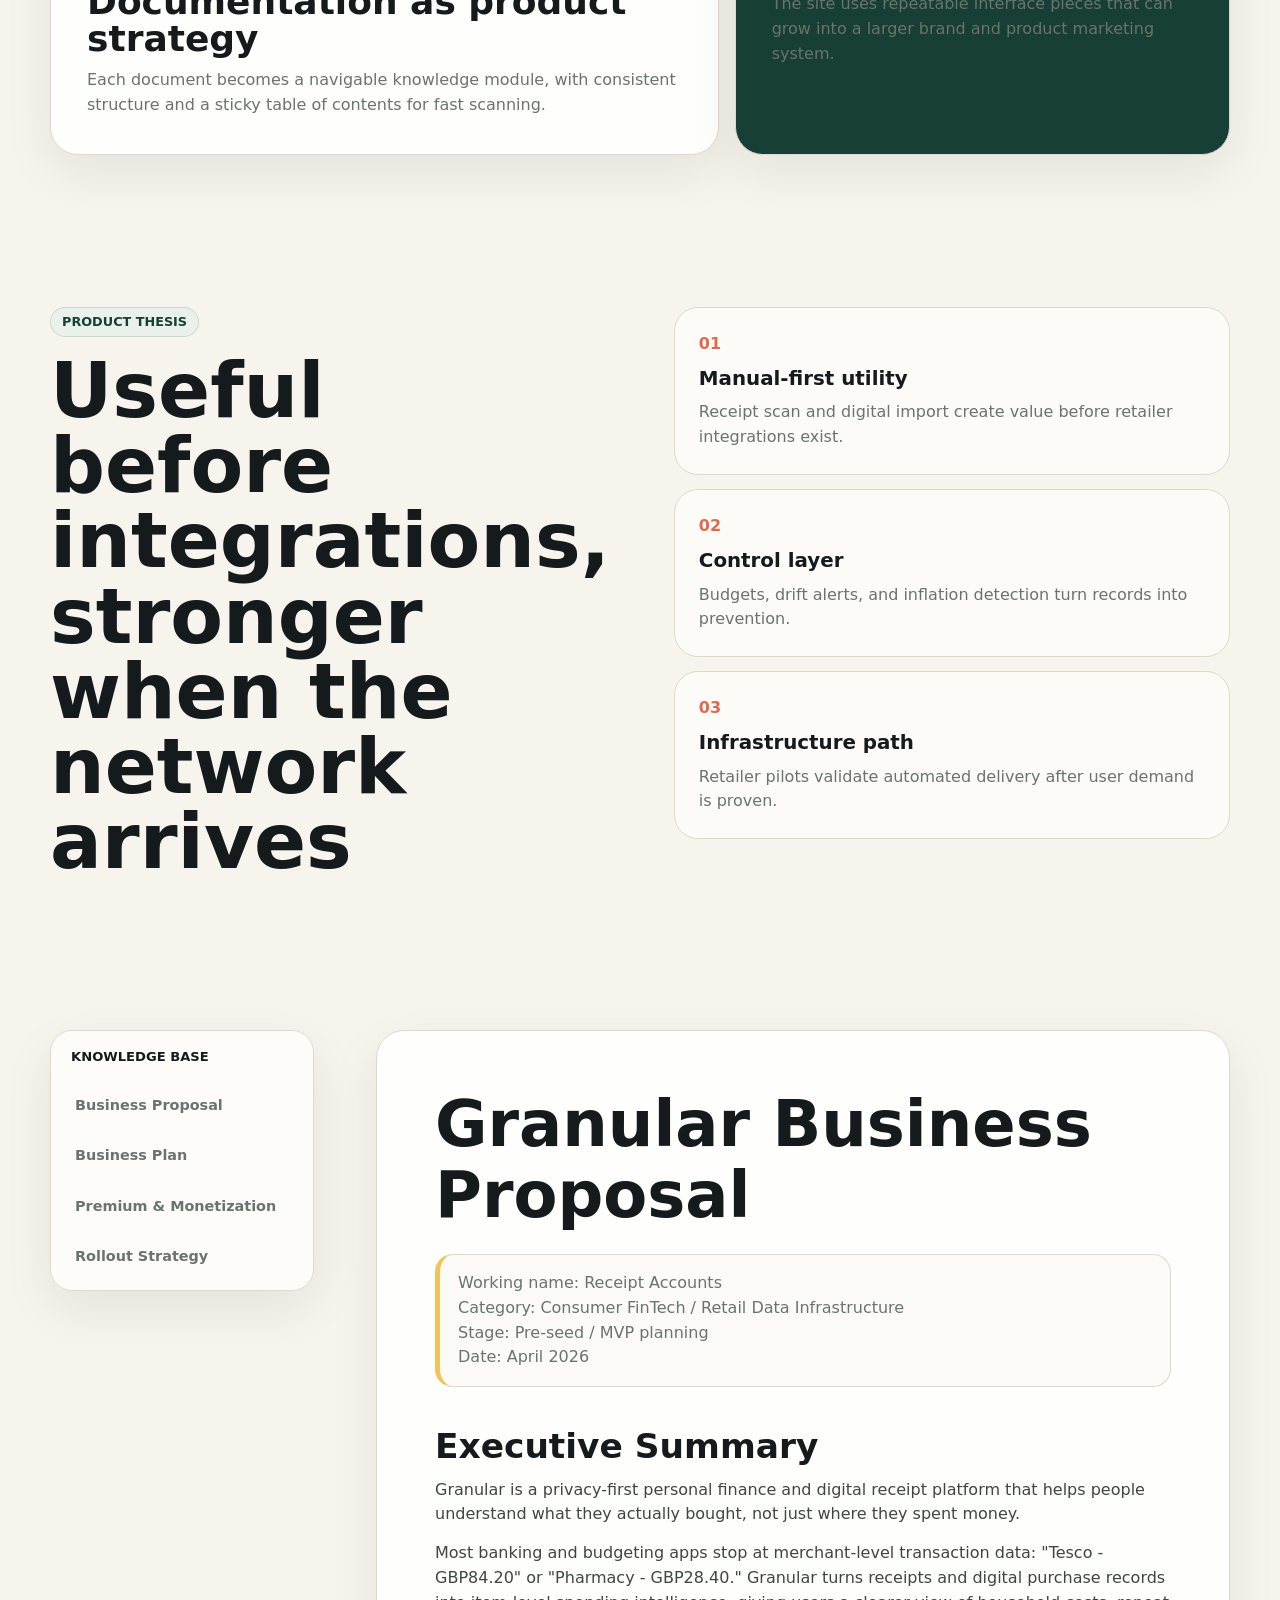
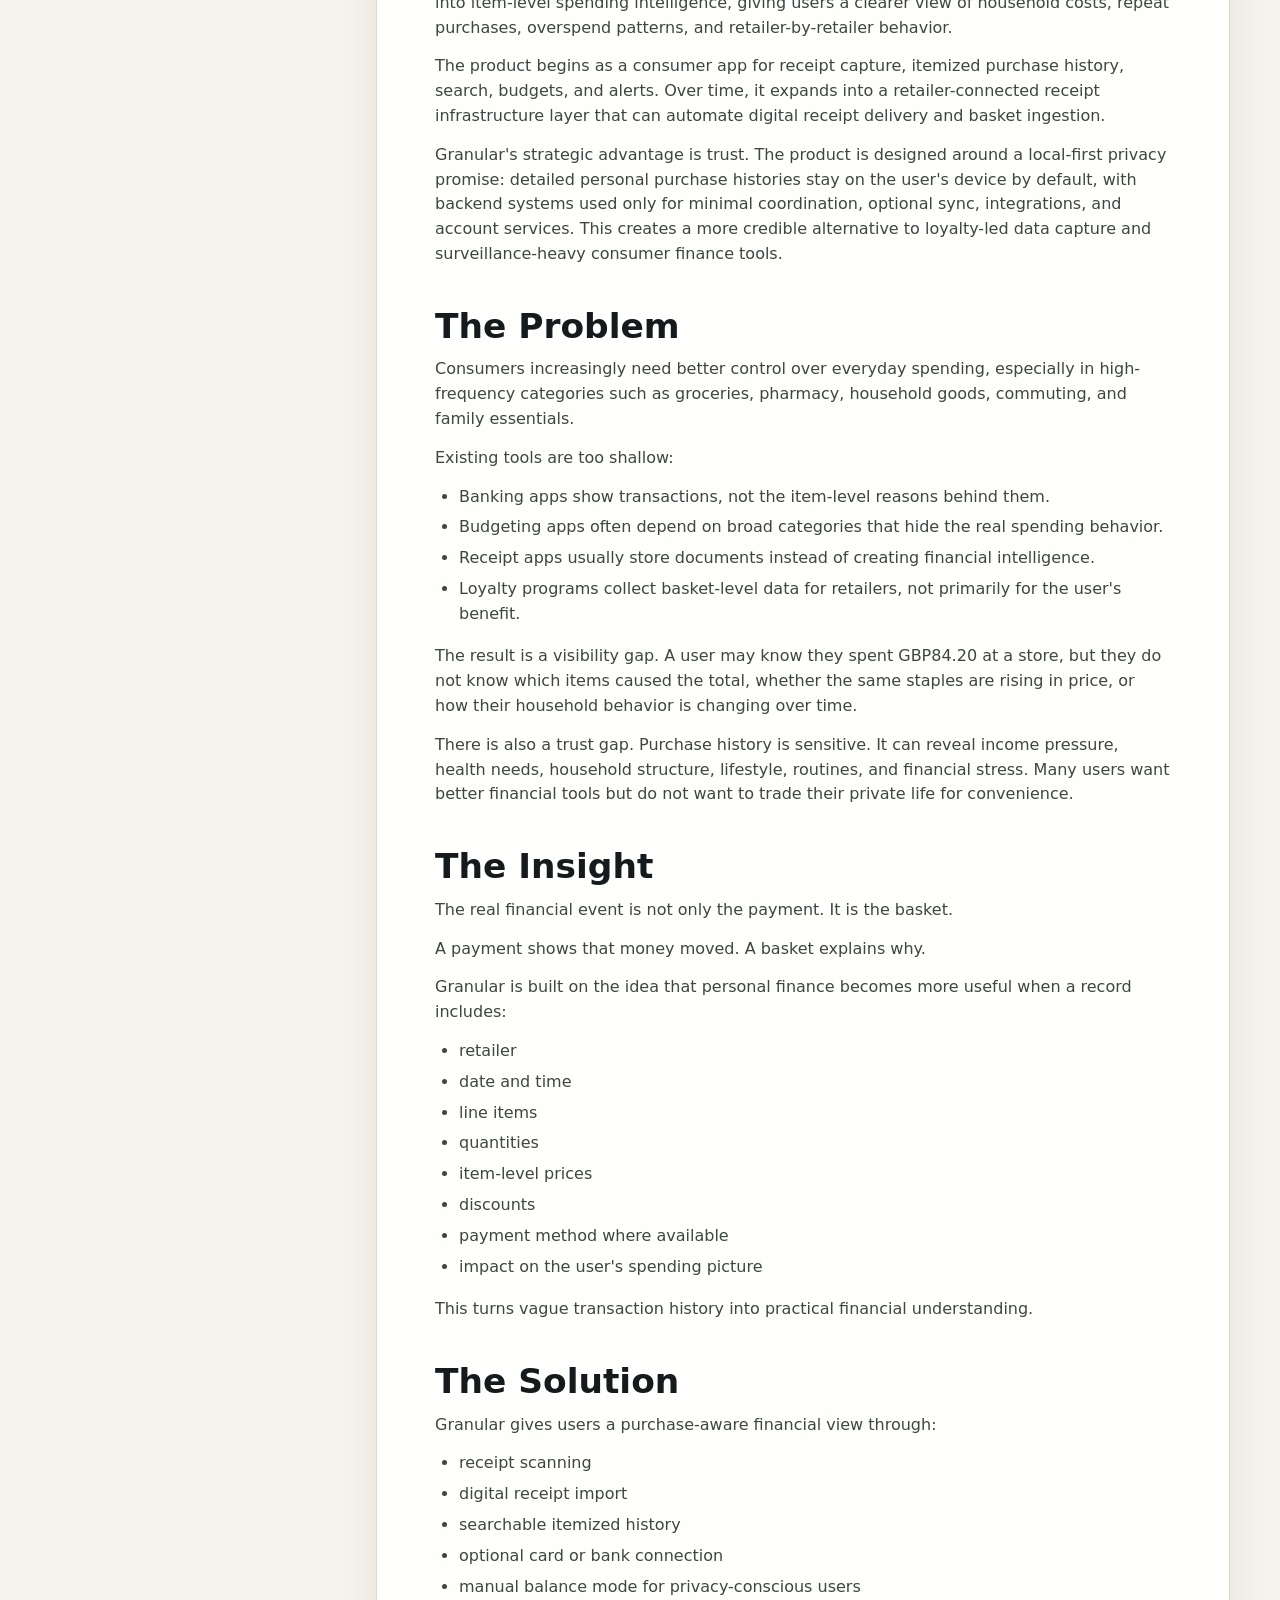
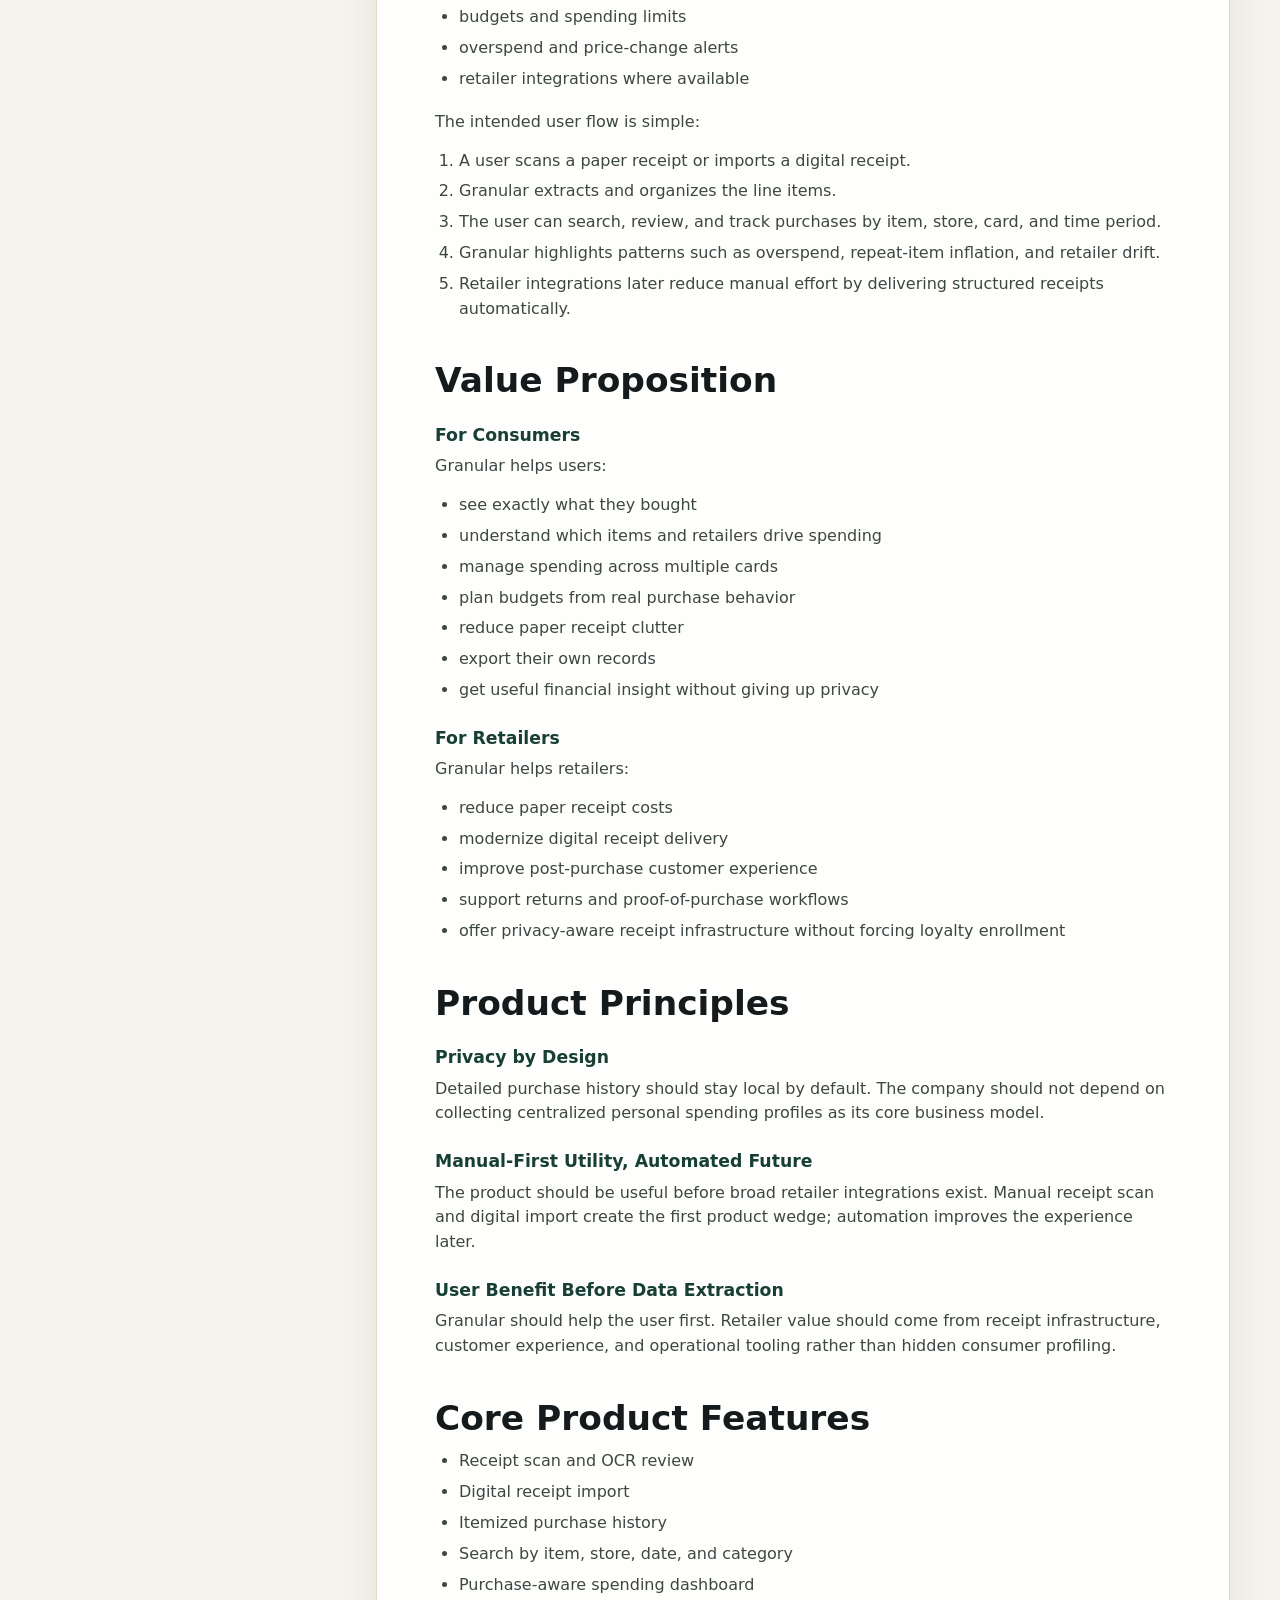
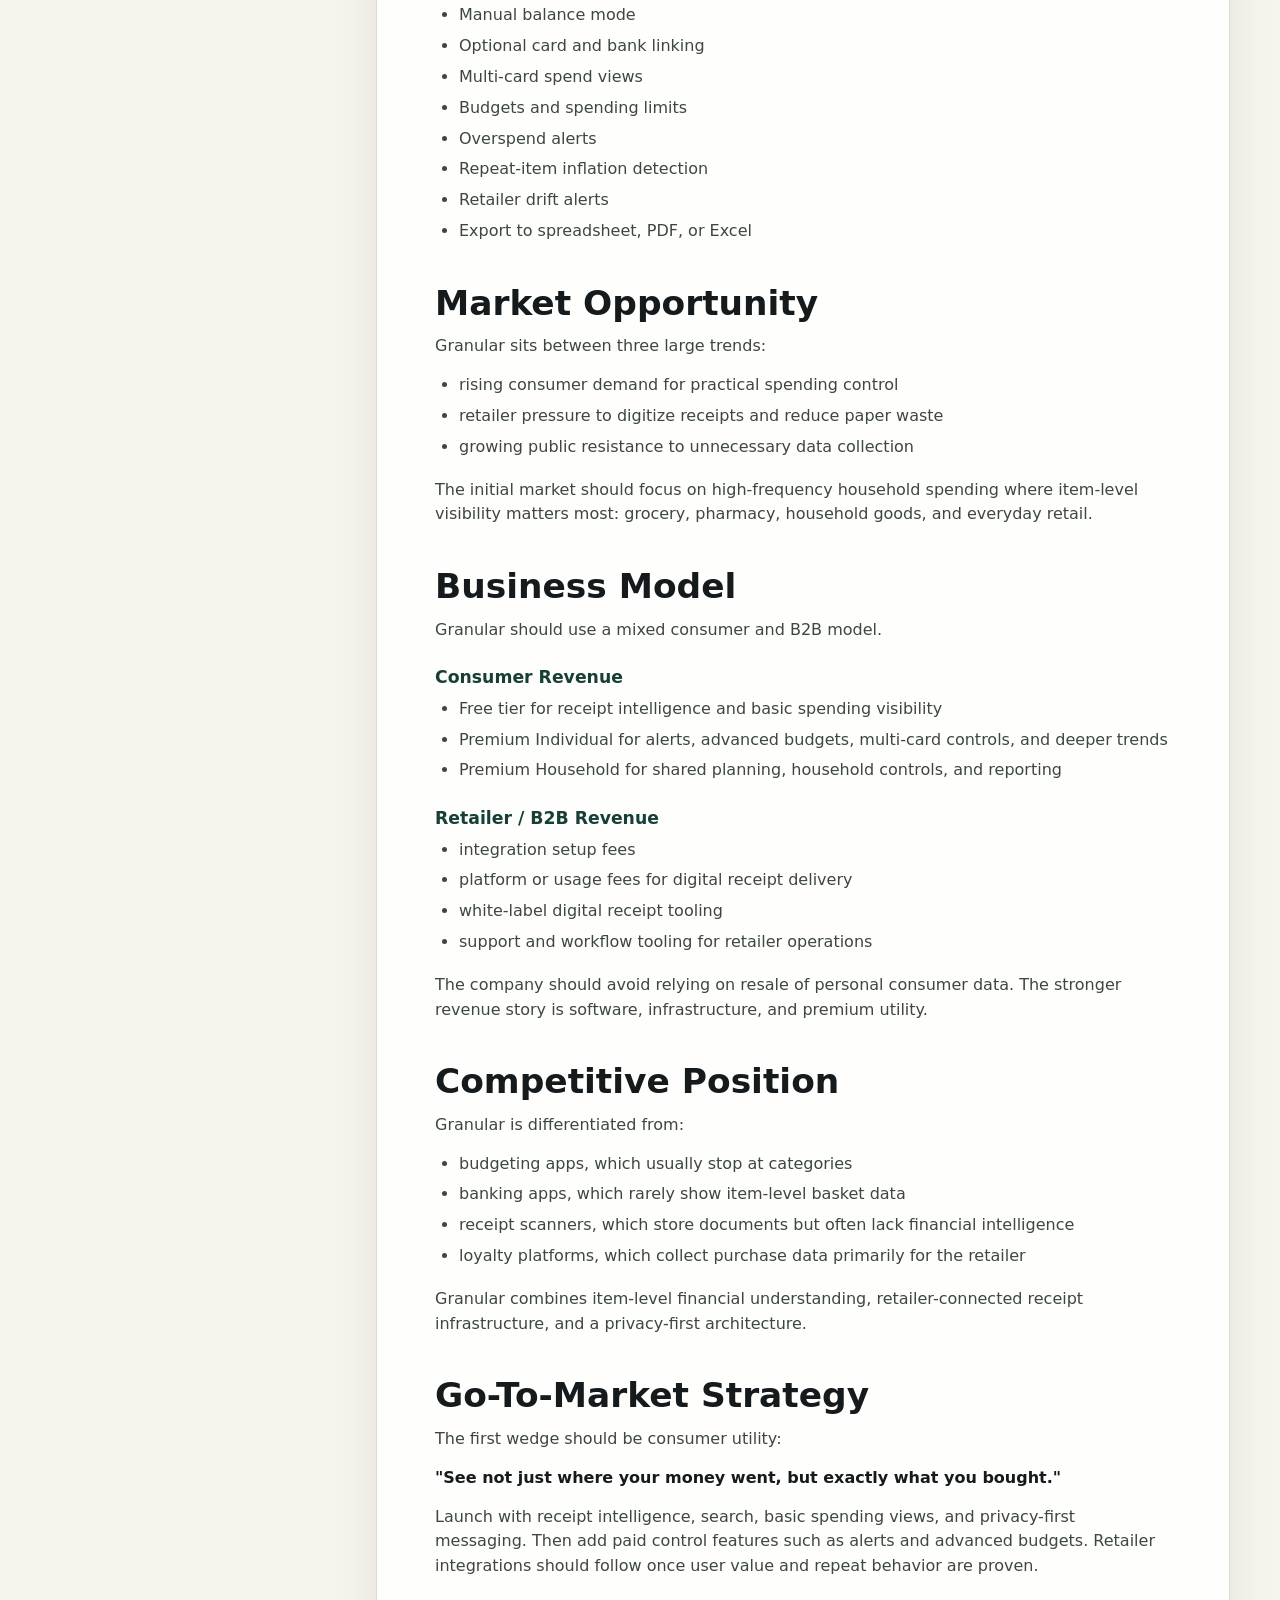
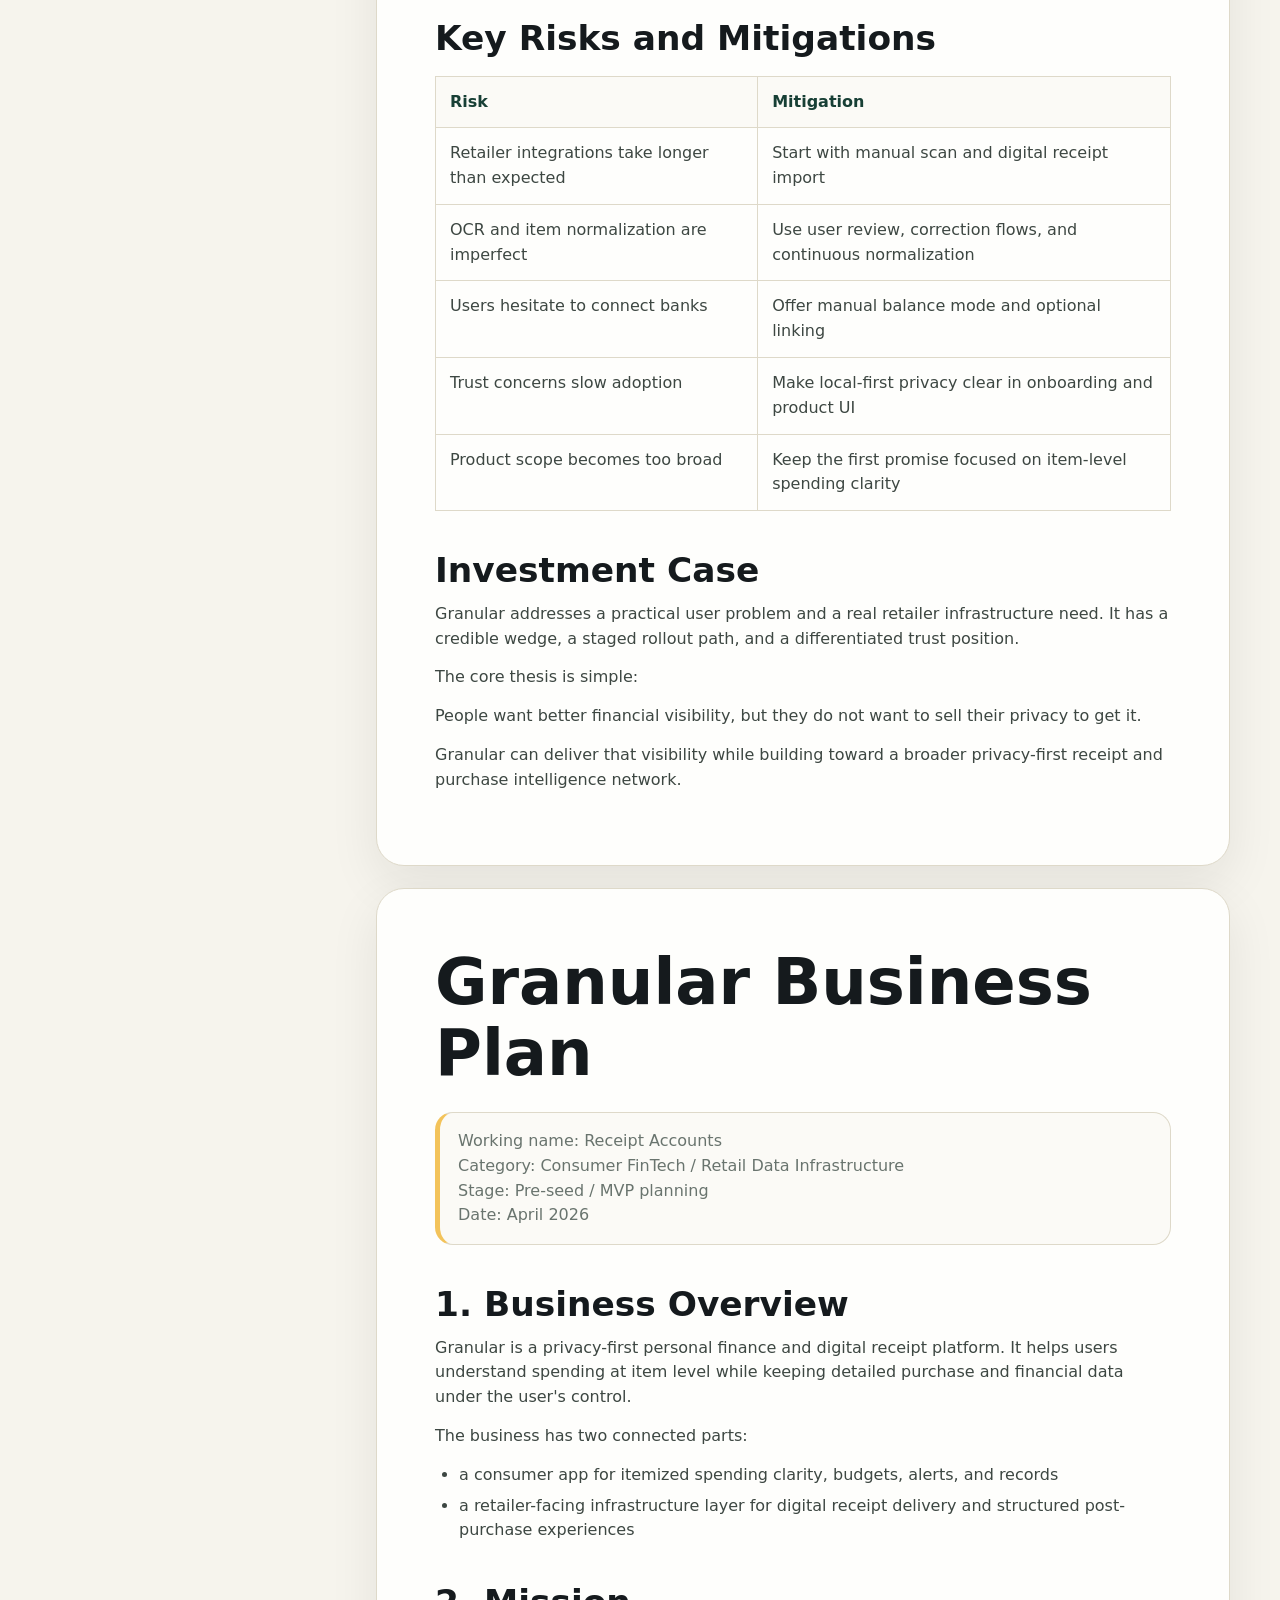
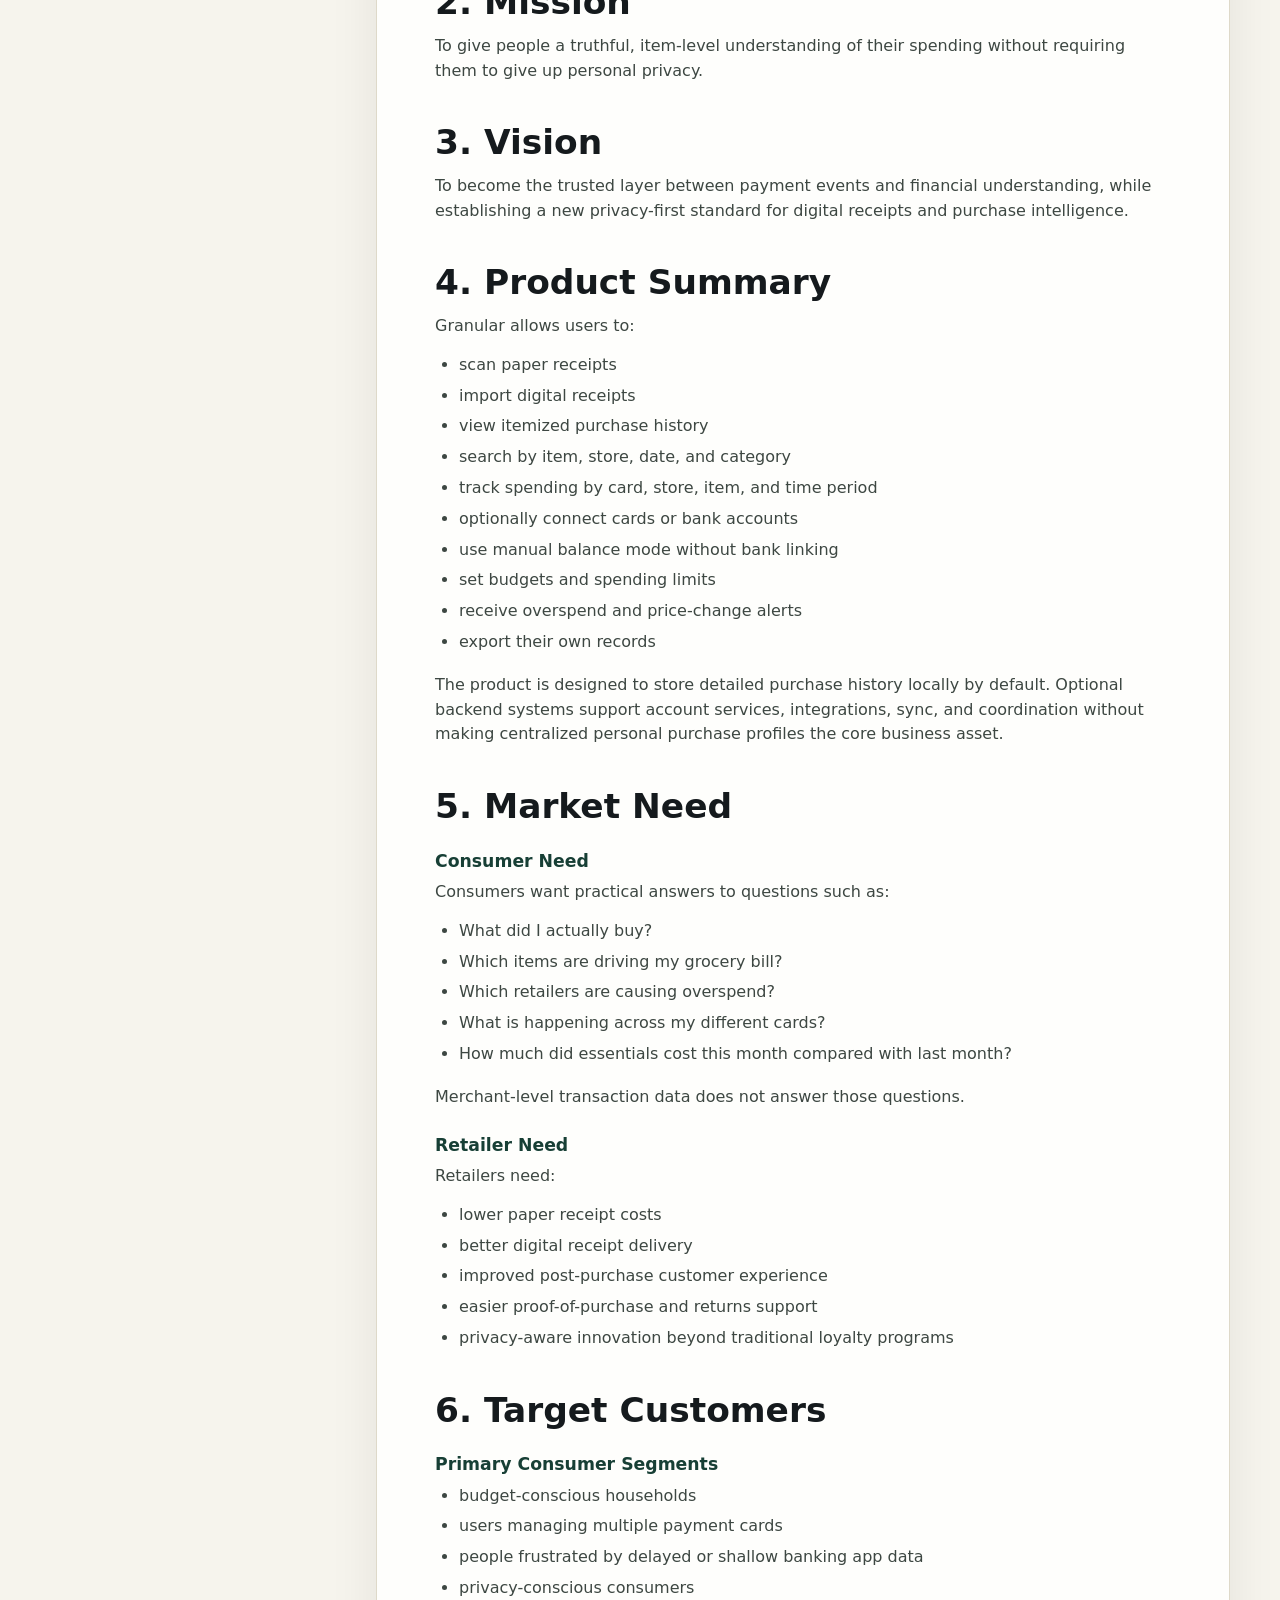
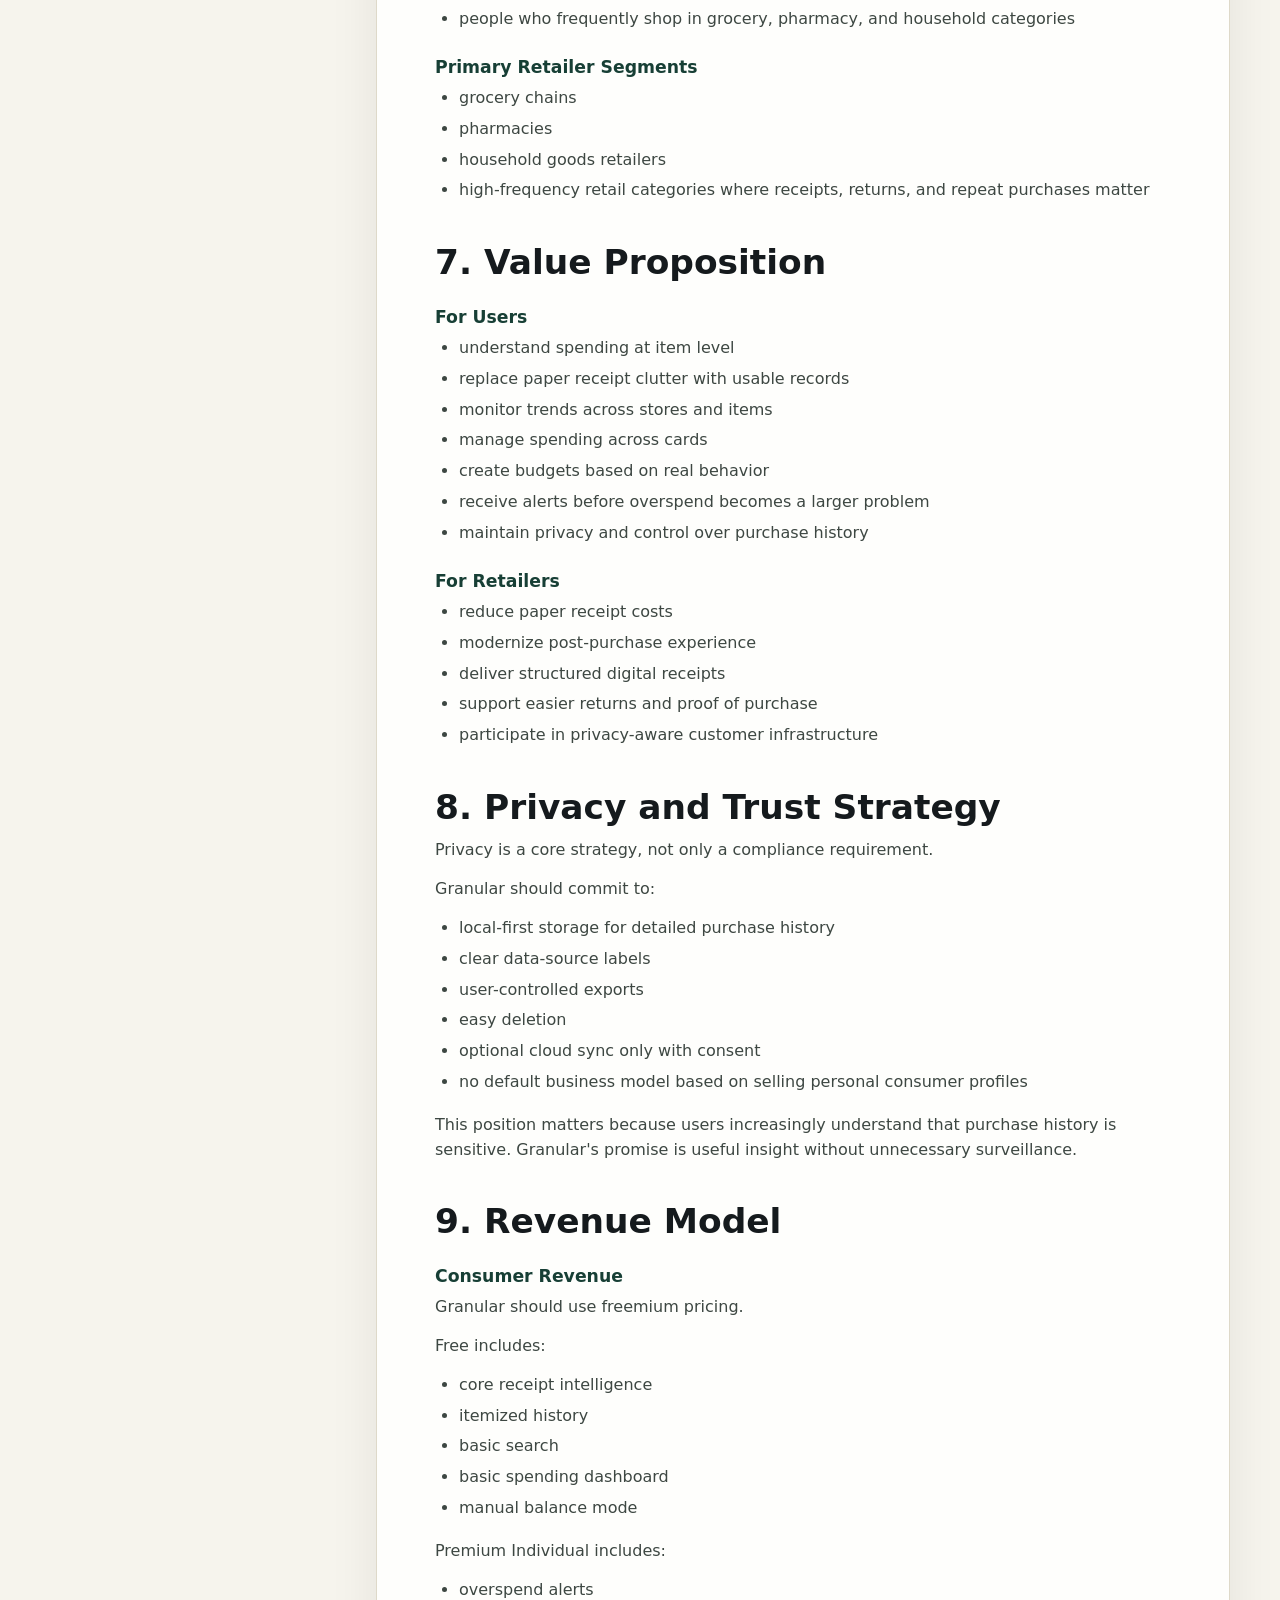
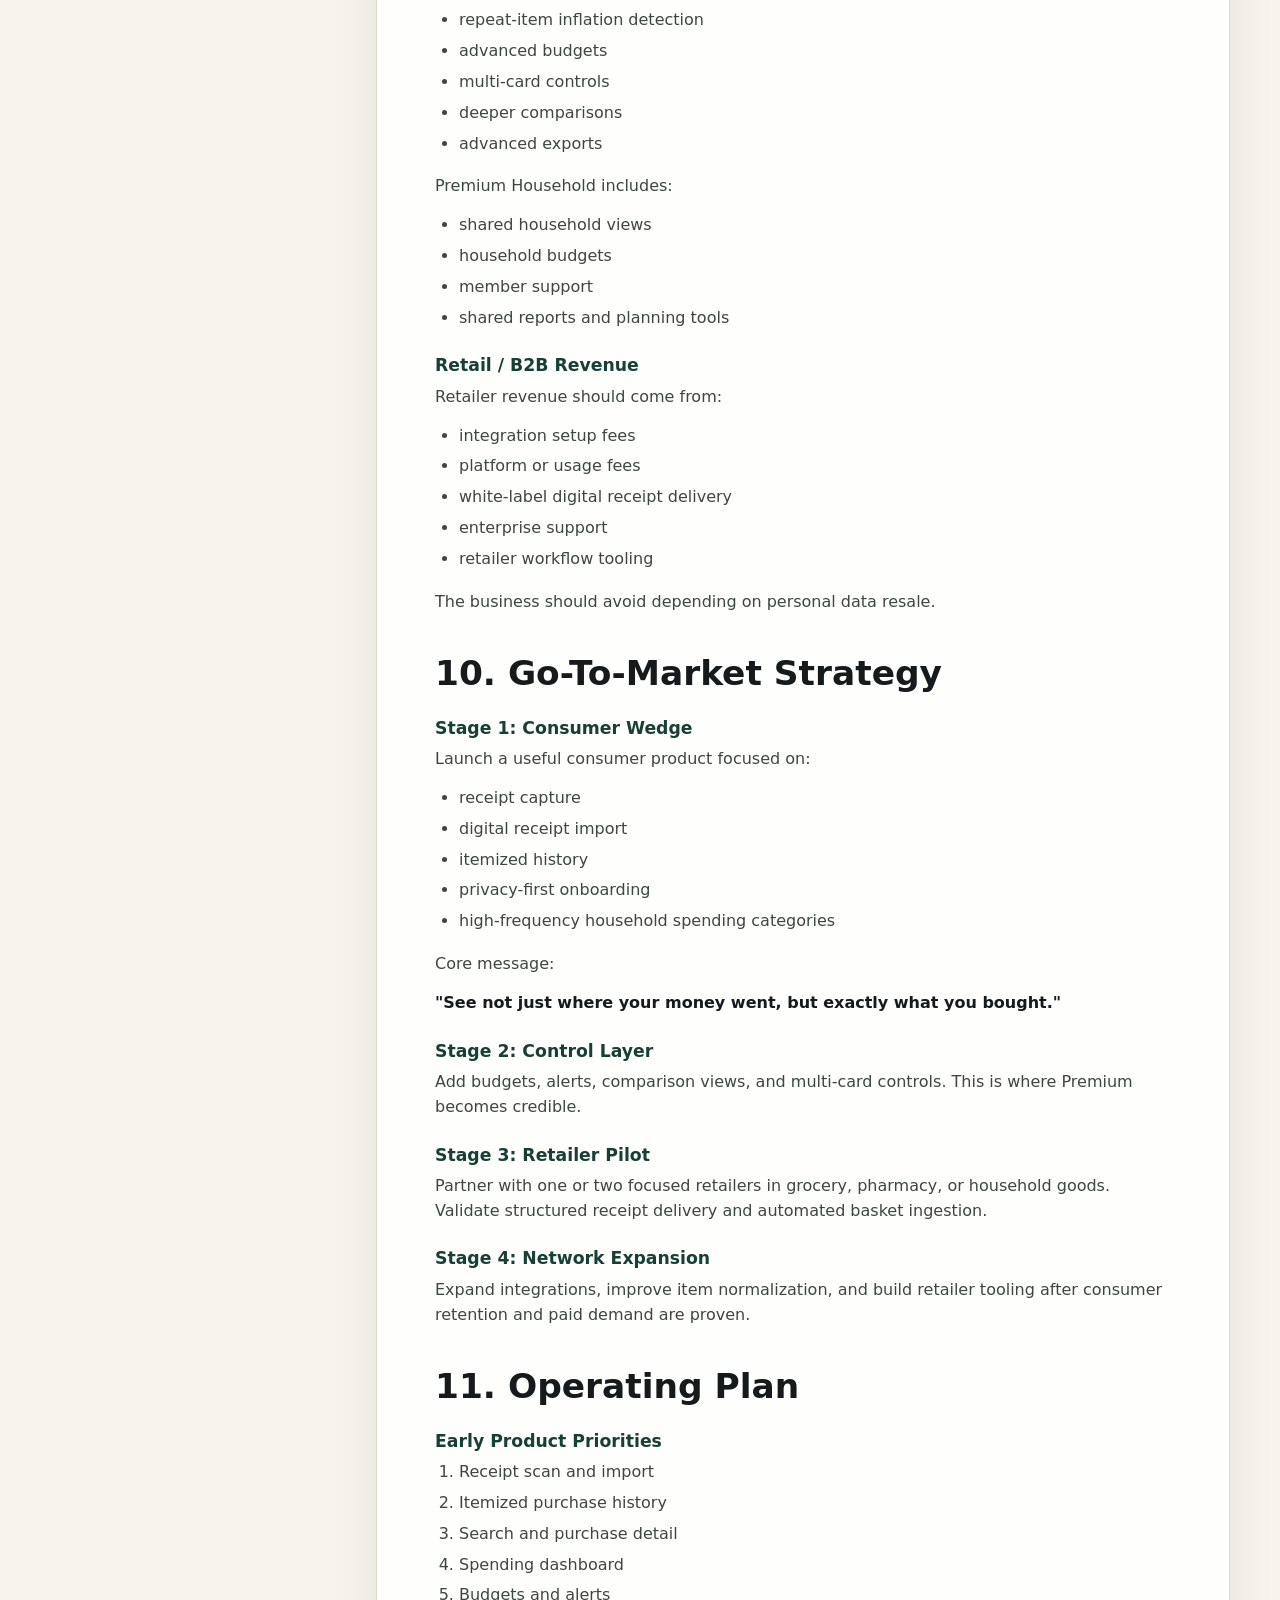
==== commit e119ae3a: "Apply GitBook-inspired design system" ====
--- a/index.html
+++ b/index.html
@@ -7,17 +7,27 @@
     <link rel="stylesheet" href="styles.css" />
   </head>
   <body>
+    <div class="announcement">
+      <a href="#rollout">Granular launch system: proposal, business plan, monetization, and rollout in one living site</a>
+    </div>
+
     <header class="site-header">
       <a class="brand" href="#overview" aria-label="Granular home">
         <img class="brand-logo" src="assets/logo.png" alt="Granular" />
       </a>
 
       <nav class="desktop-nav" aria-label="Primary navigation">
+        <a href="#system">System</a>
         <a href="#proposal">Proposal</a>
-        <a href="#business-plan">Business Plan</a>
-        <a href="#monetization">Monetization</a>
+        <a href="#business-plan">Plan</a>
+        <a href="#monetization">Premium</a>
         <a href="#rollout">Rollout</a>
       </nav>
+
+      <div class="header-actions">
+        <a class="ghost-action" href="#documents">Explore docs</a>
+        <a class="solid-action" href="#proposal">Start reading</a>
+      </div>
 
       <button class="menu-button" type="button" aria-label="Open menu" aria-expanded="false">
         <span></span>
@@ -28,69 +38,150 @@
 
     <div class="mobile-panel" hidden>
       <nav class="mobile-nav" aria-label="Mobile navigation">
+        <a href="#system">System</a>
         <a href="#proposal">Proposal</a>
         <a href="#business-plan">Business Plan</a>
-        <a href="#monetization">Monetization</a>
-        <a href="#rollout">Rollout</a>
+        <a href="#monetization">Premium & Monetization</a>
+        <a href="#rollout">Rollout Strategy</a>
       </nav>
     </div>
 
     <main>
       <section class="hero" id="overview">
         <div class="hero-copy">
-          <p class="eyebrow">Consumer FinTech / Retail Data Infrastructure</p>
-          <h1>Granular</h1>
+          <a class="release-pill" href="#monetization">Privacy-first purchase intelligence</a>
+          <h1>Turn receipts into a household spending knowledge system</h1>
           <p>
-            A privacy-first personal finance and digital receipt platform that turns
-            receipts and purchase records into item-level spending intelligence.
+            Granular organizes the complete business case for a local-first finance
+            and digital receipt platform: what it is, why it matters, how it makes
+            money, and how it rolls out.
           </p>
           <div class="hero-actions">
-            <a class="primary-link" href="#proposal">Read proposal</a>
-            <a class="secondary-link" href="#rollout">View rollout</a>
+            <a class="primary-link" href="#proposal">Read the proposal</a>
+            <a class="secondary-link" href="#system">View the system</a>
           </div>
         </div>
-        <div class="receipt-visual" aria-label="Granular receipt intelligence preview">
-          <div class="phone-shell">
-            <div class="app-top">
+
+        <div class="product-stage" aria-label="Granular knowledge system preview">
+          <div class="browser-window">
+            <div class="browser-bar">
               <span></span>
-              <strong>April insight</strong>
+              <span></span>
+              <span></span>
+              <strong>granular.app/knowledge</strong>
             </div>
-            <div class="receipt-card">
-              <p>Household basket</p>
-              <h2>GBP84.20</h2>
-              <div class="receipt-row"><span>Fresh produce</span><strong>GBP18.40</strong></div>
-              <div class="receipt-row"><span>Pharmacy</span><strong>GBP12.80</strong></div>
-              <div class="receipt-row"><span>Staples</span><strong>GBP29.15</strong></div>
-              <div class="receipt-row muted"><span>Repeat-item rise</span><strong>+8%</strong></div>
-            </div>
-            <div class="metric-grid">
-              <div><span>Receipts</span><strong>48</strong></div>
-              <div><span>Alerts</span><strong>6</strong></div>
+            <div class="docs-preview">
+              <aside>
+                <p>Granular</p>
+                <a class="active" href="#proposal">Business proposal</a>
+                <a href="#business-plan">Business plan</a>
+                <a href="#monetization">Monetization</a>
+                <a href="#rollout">Rollout</a>
+              </aside>
+              <article>
+                <div class="search-box">Search item, store, risk, metric...</div>
+                <p class="preview-kicker">Receipt intelligence</p>
+                <h2>See what changed in the basket</h2>
+                <p>
+                  Item-level records connect spending, retailer behavior, alerts,
+                  budgets, and privacy controls into one trusted layer.
+                </p>
+                <div class="insight-grid">
+                  <div>
+                    <span>Receipts reviewed</span>
+                    <strong>48</strong>
+                  </div>
+                  <div>
+                    <span>Alert patterns</span>
+                    <strong>6</strong>
+                  </div>
+                  <div>
+                    <span>Local-first</span>
+                    <strong>On</strong>
+                  </div>
+                </div>
+              </article>
             </div>
           </div>
         </div>
       </section>
 
-      <section class="summary-strip" aria-label="Business highlights">
-        <article>
-          <span>01</span>
-          <h2>Item-level clarity</h2>
-          <p>Granular explains what was bought, not only where money moved.</p>
-        </article>
-        <article>
-          <span>02</span>
-          <h2>Local-first privacy</h2>
-          <p>Detailed purchase histories stay under the user's control by default.</p>
-        </article>
-        <article>
-          <span>03</span>
-          <h2>Retail infrastructure</h2>
-          <p>Retailer value comes from digital receipt delivery and post-purchase tooling.</p>
-        </article>
-      </section>
-
-      <section class="content-shell">
+      <section class="logo-row" aria-label="Granular operating layers">
+        <span>Receipt capture</span>
+        <span>Local privacy</span>
+        <span>Budgets</span>
+        <span>Alerts</span>
+        <span>Retailer pilots</span>
+        <span>Household planning</span>
+      </section>
+
+      <section class="system-section" id="system">
+        <div class="section-heading">
+          <p class="eyebrow">Design System</p>
+          <h2>A GitBook-inspired knowledge site for Granular</h2>
+          <p>
+            The redesign uses a calm documentation product style: generous space,
+            rounded navigation, modular cards, clear hierarchy, and visual product
+            previews that make the plan feel like an active operating system.
+          </p>
+        </div>
+
+        <div class="system-grid">
+          <article class="system-card large-card">
+            <img src="assets/knowledge-system.svg" alt="Granular product knowledge interface illustration" />
+            <span>Core pattern</span>
+            <h3>Documentation as product strategy</h3>
+            <p>
+              Each document becomes a navigable knowledge module, with consistent
+              structure and a sticky table of contents for fast scanning.
+            </p>
+          </article>
+          <article class="system-card">
+            <span>Palette</span>
+            <h3>Warm paper, ink, and trust green</h3>
+            <p>
+              Off-white surfaces, dark ink text, restrained green, and amber
+              accents support a financial product that feels clear and private.
+            </p>
+          </article>
+          <article class="system-card accent-card">
+            <span>Components</span>
+            <h3>Pills, bento panels, and document cards</h3>
+            <p>
+              The site uses repeatable interface pieces that can grow into a larger
+              brand and product marketing system.
+            </p>
+          </article>
+        </div>
+      </section>
+
+      <section class="feature-band">
+        <div>
+          <p class="eyebrow">Product Thesis</p>
+          <h2>Useful before integrations, stronger when the network arrives</h2>
+        </div>
+        <div class="feature-list">
+          <article>
+            <strong>01</strong>
+            <h3>Manual-first utility</h3>
+            <p>Receipt scan and digital import create value before retailer integrations exist.</p>
+          </article>
+          <article>
+            <strong>02</strong>
+            <h3>Control layer</h3>
+            <p>Budgets, drift alerts, and inflation detection turn records into prevention.</p>
+          </article>
+          <article>
+            <strong>03</strong>
+            <h3>Infrastructure path</h3>
+            <p>Retailer pilots validate automated delivery after user demand is proven.</p>
+          </article>
+        </div>
+      </section>
+
+      <section class="content-shell" id="documents">
         <aside class="section-tabs" aria-label="Document sections">
+          <p>Knowledge base</p>
           <a href="#proposal">Business Proposal</a>
           <a href="#business-plan">Business Plan</a>
           <a href="#monetization">Premium & Monetization</a>
@@ -104,7 +195,26 @@
           <article class="document-section" id="rollout" data-doc="rollout"></article>
         </div>
       </section>
+
+      <section class="final-cta">
+        <img src="assets/receipt-flow.svg" alt="Granular receipt-to-insight flow" />
+        <div>
+          <p class="eyebrow">Launch Path</p>
+          <h2>Build purchase intelligence without making privacy the tradeoff</h2>
+          <p>
+            Granular starts with a focused consumer wedge, proves paid control
+            features, and expands into retailer receipt infrastructure once the
+            product loop is validated.
+          </p>
+          <a class="primary-link" href="#rollout">Review rollout strategy</a>
+        </div>
+      </section>
     </main>
+
+    <footer class="site-footer">
+      <img src="assets/logo.png" alt="Granular" />
+      <p>Receipt Accounts business plan site. Built as a living strategy knowledge system.</p>
+    </footer>
 
     <script src="app.js"></script>
   </body>
--- a/styles.css
+++ b/styles.css
@@ -1,16 +1,21 @@
 :root {
   color-scheme: light;
-  --ink: #17211d;
-  --muted: #60706a;
-  --soft: #f4f2eb;
-  --panel: #ffffff;
-  --line: #dcd8cb;
+  --bg: #f6f4ed;
+  --surface: #fefefc;
+  --surface-2: #fbfaf6;
+  --ink: #151a1d;
+  --ink-soft: #2d3438;
+  --muted: #69746e;
+  --line: #ded9c9;
+  --line-strong: #cfc8b8;
   --green: #1f6f55;
-  --green-dark: #134936;
-  --coral: #d96c4f;
-  --gold: #c99a2e;
-  --blue: #2e6b8f;
-  --shadow: 0 22px 60px rgba(23, 33, 29, 0.12);
+  --green-deep: #173f35;
+  --green-soft: #e8f0ea;
+  --amber: #f3c35a;
+  --coral: #e06a4f;
+  --shadow-soft: 0 18px 50px rgba(21, 26, 29, 0.08);
+  --shadow-deep: 0 30px 90px rgba(21, 26, 29, 0.16);
+  --max: 1180px;
 }
 
 * {
@@ -23,13 +28,15 @@
 
 body {
   margin: 0;
-  background: var(--soft);
+  overflow-x: hidden;
+  background:
+    radial-gradient(circle at 12% 0%, rgba(243, 195, 90, 0.22), transparent 28rem),
+    linear-gradient(180deg, #fbfaf6 0%, var(--bg) 26rem);
   color: var(--ink);
   font-family:
     Inter, ui-sans-serif, system-ui, -apple-system, BlinkMacSystemFont, "Segoe UI",
     sans-serif;
   line-height: 1.55;
-  overflow-x: hidden;
 }
 
 body.menu-open {
@@ -41,19 +48,46 @@
   text-decoration: none;
 }
 
+img {
+  max-width: 100%;
+}
+
+.announcement {
+  display: flex;
+  justify-content: center;
+  padding: 10px 18px;
+  background: var(--ink);
+  color: #fff;
+  font-size: 0.88rem;
+  font-weight: 720;
+  text-align: center;
+}
+
+.announcement a {
+  opacity: 0.9;
+}
+
+.announcement a:hover {
+  opacity: 1;
+}
+
 .site-header {
   position: sticky;
   top: 0;
-  z-index: 10;
+  z-index: 20;
   display: flex;
   align-items: center;
   justify-content: space-between;
-  min-height: 82px;
   gap: 18px;
-  padding: 12px clamp(18px, 4vw, 56px);
-  border-bottom: 1px solid rgba(23, 33, 29, 0.12);
-  background: rgba(244, 242, 235, 0.92);
-  backdrop-filter: blur(18px);
+  width: min(calc(100% - 32px), var(--max));
+  min-height: 72px;
+  margin: 14px auto 0;
+  padding: 10px 12px 10px 18px;
+  border: 1px solid rgba(222, 217, 201, 0.9);
+  border-radius: 18px;
+  background: rgba(254, 254, 252, 0.86);
+  box-shadow: 0 16px 44px rgba(21, 26, 29, 0.08);
+  backdrop-filter: blur(22px);
 }
 
 .brand {
@@ -64,27 +98,32 @@
 
 .brand-logo {
   display: block;
-  width: clamp(112px, 14vw, 150px);
+  width: clamp(98px, 11vw, 132px);
   height: auto;
 }
 
 .desktop-nav {
   display: flex;
   align-items: center;
-  gap: 8px;
+  gap: 3px;
+  min-height: 44px;
+  padding: 4px;
+  border: 1px solid rgba(222, 217, 201, 0.72);
+  border-radius: 14px;
+  background: rgba(246, 244, 237, 0.72);
 }
 
 .desktop-nav a,
 .mobile-nav a,
 .section-tabs a {
-  border-radius: 8px;
-  color: var(--muted);
-  font-size: 0.92rem;
-  font-weight: 700;
+  border-radius: 10px;
+  color: var(--muted);
+  font-size: 0.9rem;
+  font-weight: 720;
 }
 
 .desktop-nav a {
-  padding: 10px 13px;
+  padding: 8px 12px;
 }
 
 .desktop-nav a:hover,
@@ -93,8 +132,55 @@
 .mobile-nav a.active,
 .section-tabs a:hover,
 .section-tabs a.active {
-  background: rgba(31, 111, 85, 0.1);
-  color: var(--green-dark);
+  background: var(--surface);
+  color: var(--ink);
+  box-shadow: 0 8px 22px rgba(21, 26, 29, 0.06);
+}
+
+.header-actions {
+  display: flex;
+  align-items: center;
+  gap: 8px;
+}
+
+.ghost-action,
+.solid-action,
+.primary-link,
+.secondary-link {
+  display: inline-flex;
+  min-height: 42px;
+  align-items: center;
+  justify-content: center;
+  border-radius: 12px;
+  font-size: 0.92rem;
+  font-weight: 800;
+  padding: 0 15px;
+  white-space: nowrap;
+}
+
+.ghost-action,
+.secondary-link {
+  border: 1px solid var(--line);
+  background: rgba(254, 254, 252, 0.78);
+  color: var(--ink);
+}
+
+.solid-action,
+.primary-link {
+  border: 1px solid var(--ink);
+  background: var(--ink);
+  color: #fff;
+}
+
+.secondary-link:hover,
+.ghost-action:hover {
+  border-color: var(--line-strong);
+  background: var(--surface);
+}
+
+.primary-link:hover,
+.solid-action:hover {
+  background: #000;
 }
 
 .menu-button {
@@ -103,14 +189,14 @@
   height: 44px;
   place-items: center;
   border: 1px solid var(--line);
-  border-radius: 8px;
-  background: var(--panel);
+  border-radius: 12px;
+  background: var(--surface);
   cursor: pointer;
 }
 
 .menu-button span {
   display: block;
-  width: 20px;
+  width: 19px;
   height: 2px;
   margin: 3px auto;
   border-radius: 999px;
@@ -132,19 +218,20 @@
 
 .mobile-panel {
   position: fixed;
-  inset: 82px 0 auto 0;
-  z-index: 9;
-  border-bottom: 1px solid var(--line);
-  background: rgba(255, 255, 255, 0.98);
-  box-shadow: var(--shadow);
-  max-height: calc(100dvh - 82px);
+  inset: 104px 16px auto;
+  z-index: 19;
+  max-height: calc(100dvh - 118px);
   overflow-y: auto;
+  border: 1px solid var(--line);
+  border-radius: 18px;
+  background: rgba(254, 254, 252, 0.98);
+  box-shadow: var(--shadow-deep);
 }
 
 .mobile-nav {
   display: grid;
   gap: 6px;
-  padding: 16px 18px 20px;
+  padding: 12px;
 }
 
 .mobile-nav a {
@@ -153,207 +240,392 @@
 
 .hero {
   display: grid;
-  grid-template-columns: minmax(0, 1.05fr) minmax(320px, 0.95fr);
+  gap: 34px;
+  width: min(calc(100% - 32px), var(--max));
+  margin: 0 auto;
+  padding: clamp(70px, 11vw, 126px) 0 46px;
+}
+
+.hero-copy {
+  max-width: 980px;
+  margin: 0 auto;
+  text-align: center;
+}
+
+.release-pill,
+.eyebrow {
+  display: inline-flex;
   align-items: center;
-  gap: clamp(32px, 6vw, 84px);
-  min-height: calc(100svh - 82px);
-  padding: clamp(44px, 7vw, 92px) clamp(18px, 6vw, 82px) clamp(36px, 6vw, 70px);
-}
-
-.eyebrow {
-  margin: 0 0 14px;
-  color: var(--green);
-  font-size: 0.82rem;
-  font-weight: 800;
+  justify-content: center;
+  width: fit-content;
+  border: 1px solid rgba(31, 111, 85, 0.18);
+  border-radius: 999px;
+  background: rgba(232, 240, 234, 0.86);
+  color: var(--green-deep);
+  font-size: 0.8rem;
+  font-weight: 850;
   letter-spacing: 0;
   text-transform: uppercase;
 }
 
+.release-pill {
+  min-height: 34px;
+  margin-bottom: 24px;
+  padding: 0 13px;
+  text-transform: none;
+}
+
+.eyebrow {
+  min-height: 30px;
+  margin: 0 0 16px;
+  padding: 0 11px;
+}
+
 .hero h1 {
-  margin: 0;
-  font-size: clamp(4rem, 13vw, 9.5rem);
-  line-height: 0.92;
+  max-width: 1080px;
+  margin: 0 auto;
+  font-size: clamp(3.3rem, 9vw, 7.35rem);
+  line-height: 0.94;
   letter-spacing: 0;
 }
 
 .hero-copy > p:not(.eyebrow) {
-  max-width: 680px;
-  margin: 24px 0 0;
-  color: #34423d;
-  font-size: clamp(1.08rem, 2vw, 1.35rem);
+  max-width: 760px;
+  margin: 26px auto 0;
+  color: var(--muted);
+  font-size: clamp(1.08rem, 2vw, 1.42rem);
 }
 
 .hero-actions {
   display: flex;
   flex-wrap: wrap;
+  justify-content: center;
   gap: 12px;
   margin-top: 30px;
 }
 
-.primary-link,
-.secondary-link {
-  display: inline-flex;
-  min-height: 46px;
-  align-items: center;
-  justify-content: center;
-  border-radius: 8px;
-  font-weight: 800;
-  padding: 0 18px;
-}
-
-.primary-link {
-  background: var(--ink);
-  color: white;
-}
-
-.secondary-link {
-  border: 1px solid var(--line);
-  background: rgba(255, 255, 255, 0.62);
-  color: var(--green-dark);
-}
-
-.receipt-visual {
-  display: flex;
-  justify-content: center;
-}
-
-.phone-shell {
-  width: min(100%, 390px);
-  min-width: 0;
-  border: 1px solid rgba(23, 33, 29, 0.14);
+.product-stage {
+  position: relative;
+}
+
+.product-stage::before {
+  position: absolute;
+  inset: 10% 7% auto;
+  height: 55%;
+  border-radius: 48px;
+  background: linear-gradient(90deg, rgba(31, 111, 85, 0.14), rgba(243, 195, 90, 0.2));
+  content: "";
+  filter: blur(30px);
+}
+
+.browser-window {
+  position: relative;
+  overflow: hidden;
+  border: 1px solid var(--line);
   border-radius: 28px;
-  background:
-    linear-gradient(155deg, rgba(31, 111, 85, 0.14), transparent 48%),
-    #fdfcf8;
-  box-shadow: var(--shadow);
-  padding: 18px;
-}
-
-.app-top {
+  background: var(--surface);
+  box-shadow: var(--shadow-deep);
+}
+
+.browser-bar {
   display: flex;
   align-items: center;
+  gap: 8px;
+  min-height: 54px;
+  padding: 0 18px;
+  border-bottom: 1px solid var(--line);
+  background: #fff;
+}
+
+.browser-bar span {
+  width: 10px;
+  height: 10px;
+  border-radius: 999px;
+  background: var(--coral);
+}
+
+.browser-bar span:nth-child(2) {
+  background: var(--amber);
+}
+
+.browser-bar span:nth-child(3) {
+  background: #65b98d;
+}
+
+.browser-bar strong {
+  margin-left: 8px;
+  color: var(--muted);
+  font-size: 0.84rem;
+}
+
+.docs-preview {
+  display: grid;
+  grid-template-columns: 250px minmax(0, 1fr);
+  min-height: 450px;
+}
+
+.docs-preview aside {
+  display: grid;
+  align-content: start;
+  gap: 8px;
+  border-right: 1px solid var(--line);
+  background: var(--surface-2);
+  padding: 24px;
+}
+
+.docs-preview aside p {
+  margin: 0 0 16px;
+  color: var(--ink);
+  font-weight: 850;
+}
+
+.docs-preview aside a {
+  border-radius: 12px;
+  color: var(--muted);
+  font-weight: 720;
+  padding: 10px 11px;
+}
+
+.docs-preview aside a.active {
+  background: #fff;
+  color: var(--ink);
+  box-shadow: 0 8px 24px rgba(21, 26, 29, 0.06);
+}
+
+.docs-preview article {
+  padding: clamp(24px, 5vw, 58px);
+}
+
+.search-box {
+  max-width: 520px;
+  min-height: 44px;
+  margin-bottom: 42px;
+  border: 1px solid var(--line);
+  border-radius: 14px;
+  background: #fff;
+  color: var(--muted);
+  font-size: 0.92rem;
+  padding: 11px 14px;
+}
+
+.preview-kicker {
+  margin: 0 0 10px;
+  color: var(--green);
+  font-weight: 850;
+  text-transform: uppercase;
+}
+
+.docs-preview h2 {
+  max-width: 650px;
+  margin: 0;
+  font-size: clamp(2rem, 5vw, 4.2rem);
+  line-height: 1;
+}
+
+.docs-preview article > p:not(.preview-kicker) {
+  max-width: 610px;
+  color: var(--muted);
+  font-size: 1.1rem;
+}
+
+.insight-grid {
+  display: grid;
+  grid-template-columns: repeat(3, 1fr);
+  gap: 12px;
+  margin-top: 32px;
+}
+
+.insight-grid div {
+  border: 1px solid var(--line);
+  border-radius: 18px;
+  background: var(--surface-2);
+  padding: 18px;
+}
+
+.insight-grid span,
+.insight-grid strong {
+  display: block;
+}
+
+.insight-grid span {
+  color: var(--muted);
+  font-size: 0.84rem;
+}
+
+.insight-grid strong {
+  margin-top: 6px;
+  font-size: 1.8rem;
+  line-height: 1;
+}
+
+.logo-row {
+  display: flex;
+  flex-wrap: wrap;
+  justify-content: center;
   gap: 10px;
-  margin-bottom: 20px;
-}
-
-.app-top span {
-  width: 34px;
-  height: 34px;
-  border-radius: 8px;
-  background: var(--coral);
-}
-
-.receipt-card {
-  border: 1px dashed rgba(23, 33, 29, 0.22);
-  border-radius: 8px;
-  background: white;
-  padding: 22px;
-}
-
-.receipt-card p {
+  width: min(calc(100% - 32px), var(--max));
+  margin: 28px auto 0;
+  padding: 26px 0;
+  border-block: 1px solid rgba(222, 217, 201, 0.78);
+}
+
+.logo-row span {
+  border: 1px solid var(--line);
+  border-radius: 999px;
+  background: rgba(254, 254, 252, 0.72);
+  color: var(--muted);
+  font-size: 0.88rem;
+  font-weight: 780;
+  padding: 9px 13px;
+}
+
+.system-section,
+.feature-band,
+.content-shell,
+.final-cta {
+  width: min(calc(100% - 32px), var(--max));
+  margin: 0 auto;
+}
+
+.system-section {
+  padding: clamp(70px, 10vw, 118px) 0 36px;
+}
+
+.section-heading {
+  max-width: 760px;
+}
+
+.section-heading h2,
+.feature-band h2,
+.final-cta h2 {
   margin: 0;
-  color: var(--muted);
-  font-weight: 750;
-}
-
-.receipt-card h2 {
-  margin: 8px 0 18px;
-  font-size: 2.8rem;
-  line-height: 1;
-}
-
-.receipt-row {
-  display: flex;
-  justify-content: space-between;
-  gap: 18px;
-  border-top: 1px solid #ece8dc;
-  padding: 12px 0;
-}
-
-.receipt-row span {
+  font-size: clamp(2.2rem, 6vw, 5.2rem);
+  line-height: 0.98;
+  letter-spacing: 0;
+}
+
+.section-heading p:not(.eyebrow),
+.feature-band > div > p:not(.eyebrow),
+.final-cta p:not(.eyebrow) {
+  color: var(--muted);
+  font-size: clamp(1rem, 2vw, 1.2rem);
+}
+
+.system-grid {
+  display: grid;
+  grid-template-columns: 1.35fr 1fr;
+  gap: 16px;
+  margin-top: 34px;
+}
+
+.system-card {
   min-width: 0;
-}
-
-.receipt-row strong {
-  white-space: nowrap;
-}
-
-.receipt-row.muted {
-  color: var(--blue);
-}
-
-.metric-grid {
-  display: grid;
-  grid-template-columns: 1fr 1fr;
-  gap: 12px;
-  margin-top: 14px;
-}
-
-.metric-grid div {
-  border-radius: 8px;
-  background: var(--green-dark);
-  color: white;
-  padding: 16px;
-}
-
-.metric-grid span,
-.metric-grid strong {
+  border: 1px solid var(--line);
+  border-radius: 28px;
+  background: var(--surface);
+  box-shadow: var(--shadow-soft);
+  padding: clamp(22px, 4vw, 36px);
+}
+
+.system-card img {
   display: block;
-}
-
-.metric-grid span {
-  color: rgba(255, 255, 255, 0.72);
-  font-size: 0.8rem;
-}
-
-.metric-grid strong {
-  font-size: 1.7rem;
-}
-
-.summary-strip {
-  display: grid;
-  grid-template-columns: repeat(3, 1fr);
-  border-block: 1px solid var(--line);
-  background: var(--panel);
-}
-
-.summary-strip article {
-  min-width: 0;
-  padding: clamp(22px, 4vw, 38px);
-}
-
-.summary-strip article + article {
-  border-left: 1px solid var(--line);
-}
-
-.summary-strip span {
+  width: 100%;
+  margin: -8px 0 24px;
+  border-radius: 22px;
+  box-shadow: 0 18px 44px rgba(21, 26, 29, 0.12);
+}
+
+.large-card {
+  grid-row: span 2;
+}
+
+.accent-card {
+  background: var(--green-deep);
+  color: #fff;
+}
+
+.system-card span {
+  color: var(--green);
+  font-weight: 850;
+  text-transform: uppercase;
+}
+
+.accent-card span,
+.accent-card p {
+  color: rgba(255, 255, 255, 0.74);
+}
+
+.system-card h3 {
+  margin: 10px 0 10px;
+  font-size: clamp(1.35rem, 3vw, 2.25rem);
+  line-height: 1.05;
+}
+
+.system-card p {
+  margin: 0;
+  color: var(--muted);
+}
+
+.feature-band {
+  display: grid;
+  grid-template-columns: 0.85fr 1.15fr;
+  gap: clamp(24px, 5vw, 64px);
+  align-items: start;
+  padding: clamp(70px, 10vw, 116px) 0;
+}
+
+.feature-list {
+  display: grid;
+  gap: 14px;
+}
+
+.feature-list article {
+  border: 1px solid var(--line);
+  border-radius: 24px;
+  background: rgba(254, 254, 252, 0.78);
+  padding: 24px;
+}
+
+.feature-list strong {
   color: var(--coral);
-  font-weight: 850;
-}
-
-.summary-strip h2 {
-  margin: 8px 0 8px;
-  font-size: 1.15rem;
-}
-
-.summary-strip p {
+}
+
+.feature-list h3 {
+  margin: 7px 0 6px;
+  font-size: 1.24rem;
+}
+
+.feature-list p {
   margin: 0;
   color: var(--muted);
 }
 
 .content-shell {
   display: grid;
-  grid-template-columns: 260px minmax(0, 1fr);
-  gap: clamp(24px, 5vw, 70px);
-  padding: clamp(34px, 6vw, 76px) clamp(18px, 6vw, 82px);
+  grid-template-columns: 264px minmax(0, 1fr);
+  gap: clamp(24px, 5vw, 62px);
+  padding: 34px 0 clamp(76px, 10vw, 126px);
 }
 
 .section-tabs {
   position: sticky;
-  top: 96px;
+  top: 112px;
   align-self: start;
   display: grid;
   gap: 6px;
+  border: 1px solid var(--line);
+  border-radius: 22px;
+  background: rgba(254, 254, 252, 0.82);
+  box-shadow: var(--shadow-soft);
+  padding: 12px;
+}
+
+.section-tabs p {
+  margin: 4px 8px 10px;
+  color: var(--ink);
+  font-size: 0.82rem;
+  font-weight: 850;
+  text-transform: uppercase;
 }
 
 .section-tabs a {
@@ -362,47 +634,48 @@
 
 .documents {
   display: grid;
-  gap: 28px;
+  gap: 22px;
 }
 
 .document-section {
-  scroll-margin-top: 96px;
+  scroll-margin-top: 118px;
   min-width: 0;
-  border: 1px solid var(--line);
-  border-radius: 8px;
-  background: var(--panel);
-  box-shadow: 0 12px 35px rgba(23, 33, 29, 0.06);
-  padding: clamp(24px, 5vw, 58px);
+  overflow: hidden;
+  border: 1px solid var(--line);
+  border-radius: 28px;
+  background: var(--surface);
+  box-shadow: var(--shadow-soft);
+  padding: clamp(26px, 5vw, 58px);
 }
 
 .document-section h1,
 .document-section h2,
 .document-section h3 {
   letter-spacing: 0;
-  line-height: 1.14;
+  line-height: 1.12;
 }
 
 .document-section h1 {
-  margin: 0 0 20px;
-  font-size: clamp(2rem, 5vw, 3.8rem);
+  margin: 0 0 22px;
+  font-size: clamp(2rem, 5vw, 4rem);
 }
 
 .document-section h2 {
-  margin: 36px 0 12px;
+  margin: 38px 0 12px;
   padding-top: 2px;
-  font-size: clamp(1.35rem, 3vw, 2rem);
+  font-size: clamp(1.45rem, 3vw, 2.15rem);
 }
 
 .document-section h3 {
-  margin: 24px 0 8px;
-  color: var(--green-dark);
-  font-size: 1.05rem;
+  margin: 26px 0 9px;
+  color: var(--green-deep);
+  font-size: 1.08rem;
 }
 
 .document-section p,
 .document-section li,
 .document-section td {
-  color: #394842;
+  color: #3d4742;
 }
 
 .document-section p {
@@ -410,11 +683,13 @@
 }
 
 .document-section blockquote {
-  margin: 0 0 24px;
-  border-left: 4px solid var(--gold);
-  background: #fbfaf5;
-  padding: 14px 18px;
-  color: var(--muted);
+  margin: 0 0 26px;
+  border: 1px solid var(--line);
+  border-left: 5px solid var(--amber);
+  border-radius: 18px;
+  background: var(--surface-2);
+  color: var(--muted);
+  padding: 16px 18px;
 }
 
 .document-section blockquote p {
@@ -443,25 +718,83 @@
 
 table {
   width: 100%;
+  min-width: 560px;
   border-collapse: collapse;
-  min-width: 560px;
 }
 
 th,
 td {
   border: 1px solid var(--line);
-  padding: 12px 14px;
+  padding: 13px 14px;
   text-align: left;
   vertical-align: top;
 }
 
 th {
-  background: #f7f5ee;
-  color: var(--green-dark);
-}
-
-@media (max-width: 860px) {
-  .desktop-nav {
+  background: var(--surface-2);
+  color: var(--green-deep);
+}
+
+.final-cta {
+  display: grid;
+  grid-template-columns: 0.92fr 1.08fr;
+  gap: clamp(24px, 5vw, 64px);
+  align-items: center;
+  border: 1px solid rgba(21, 26, 29, 0.2);
+  border-radius: 36px;
+  background: var(--ink);
+  color: #fff;
+  padding: clamp(24px, 5vw, 58px);
+}
+
+.final-cta img {
+  display: block;
+  border-radius: 28px;
+  box-shadow: 0 22px 60px rgba(0, 0, 0, 0.28);
+}
+
+.final-cta .eyebrow {
+  border-color: rgba(255, 255, 255, 0.18);
+  background: rgba(255, 255, 255, 0.08);
+  color: #fff;
+}
+
+.final-cta p:not(.eyebrow) {
+  max-width: 580px;
+  color: rgba(255, 255, 255, 0.72);
+}
+
+.final-cta .primary-link {
+  width: fit-content;
+  margin-top: 10px;
+  border-color: #fff;
+  background: #fff;
+  color: var(--ink);
+}
+
+.site-footer {
+  display: flex;
+  align-items: center;
+  justify-content: space-between;
+  gap: 18px;
+  width: min(calc(100% - 32px), var(--max));
+  margin: 28px auto 0;
+  padding: 28px 0 42px;
+  color: var(--muted);
+}
+
+.site-footer img {
+  width: 106px;
+}
+
+.site-footer p {
+  margin: 0;
+  text-align: right;
+}
+
+@media (max-width: 1020px) {
+  .desktop-nav,
+  .header-actions {
     display: none;
   }
 
@@ -469,65 +802,64 @@
     display: block;
   }
 
-  .hero {
+  .docs-preview {
     grid-template-columns: 1fr;
-    min-height: auto;
-    padding-bottom: 34px;
-  }
-
-  .receipt-visual {
-    justify-content: flex-start;
-  }
-
-  .summary-strip {
+  }
+
+  .docs-preview aside {
+    display: none;
+  }
+
+  .system-grid,
+  .feature-band,
+  .content-shell,
+  .final-cta {
     grid-template-columns: 1fr;
-  }
-
-  .summary-strip article + article {
-    border-top: 1px solid var(--line);
-    border-left: 0;
-  }
-
-  .content-shell {
-    grid-template-columns: 1fr;
-    gap: 22px;
   }
 
   .section-tabs {
     position: static;
-    grid-template-columns: 1fr 1fr;
-    border: 1px solid var(--line);
-    border-radius: 8px;
-    background: rgba(255, 255, 255, 0.72);
-    padding: 8px;
-  }
-}
-
-@media (max-width: 560px) {
+  }
+}
+
+@media (max-width: 680px) {
+  .announcement {
+    font-size: 0.78rem;
+  }
+
   .site-header {
-    min-height: 74px;
-    padding: 8px 14px;
+    width: min(calc(100% - 20px), var(--max));
+    min-height: 66px;
+    margin-top: 10px;
+    padding: 8px 9px 8px 14px;
+    border-radius: 16px;
+  }
+
+  .brand-logo {
+    width: 86px;
   }
 
   .mobile-panel {
-    inset-block-start: 74px;
-    max-height: calc(100dvh - 74px);
-  }
-
-  .brand-logo {
-    width: 92px;
+    inset: 91px 10px auto;
+    max-height: calc(100dvh - 102px);
+  }
+
+  .hero,
+  .logo-row,
+  .system-section,
+  .feature-band,
+  .content-shell,
+  .final-cta,
+  .site-footer {
+    width: min(calc(100% - 24px), var(--max));
   }
 
   .hero {
-    padding: 30px 16px 28px;
+    padding-top: 54px;
   }
 
   .hero h1 {
-    font-size: clamp(3.1rem, 17vw, 4.35rem);
-  }
-
-  .eyebrow {
-    font-size: 0.76rem;
+    font-size: clamp(3rem, 15vw, 4.6rem);
   }
 
   .hero-copy > p:not(.eyebrow) {
@@ -538,26 +870,49 @@
     width: 100%;
   }
 
-  .phone-shell {
-    border-radius: 18px;
-    padding: 12px;
-  }
-
-  .receipt-card {
-    padding: 16px;
-  }
-
-  .section-tabs {
+  .browser-window,
+  .document-section,
+  .system-card,
+  .feature-list article,
+  .final-cta {
+    border-radius: 22px;
+  }
+
+  .docs-preview {
+    min-height: auto;
+  }
+
+  .docs-preview article {
+    padding: 20px;
+  }
+
+  .search-box {
+    margin-bottom: 28px;
+  }
+
+  .docs-preview h2,
+  .section-heading h2,
+  .feature-band h2,
+  .final-cta h2 {
+    font-size: clamp(2rem, 11vw, 3.45rem);
+  }
+
+  .insight-grid {
     grid-template-columns: 1fr;
   }
 
+  .system-section,
+  .feature-band {
+    padding: 64px 0 28px;
+  }
+
   .content-shell {
-    padding: 26px 12px 44px;
+    padding-bottom: 72px;
   }
 
   .document-section {
-    scroll-margin-top: 86px;
-    padding: 20px 16px;
+    scroll-margin-top: 100px;
+    padding: 22px 16px;
   }
 
   .document-section h1 {
@@ -565,7 +920,7 @@
   }
 
   .document-section h2 {
-    font-size: 1.28rem;
+    font-size: 1.3rem;
   }
 
   .document-section ul,
@@ -573,22 +928,23 @@
     padding-left: 20px;
   }
 
-  .document-section blockquote {
-    padding: 12px 14px;
-  }
-
-  .receipt-card h2 {
-    font-size: 2.25rem;
-  }
-
-  .metric-grid {
-    grid-template-columns: 1fr;
-  }
-}
-
-@media (max-width: 360px) {
+  .final-cta {
+    padding: 18px;
+  }
+
+  .site-footer {
+    align-items: flex-start;
+    flex-direction: column;
+  }
+
+  .site-footer p {
+    text-align: left;
+  }
+}
+
+@media (max-width: 380px) {
   .brand-logo {
-    width: 82px;
+    width: 78px;
   }
 
   .menu-button {
@@ -597,12 +953,6 @@
   }
 
   .hero h1 {
-    font-size: 2.95rem;
-  }
-
-  .receipt-row {
-    align-items: flex-start;
-    flex-direction: column;
-    gap: 2px;
-  }
-}
+    font-size: 2.72rem;
+  }
+}
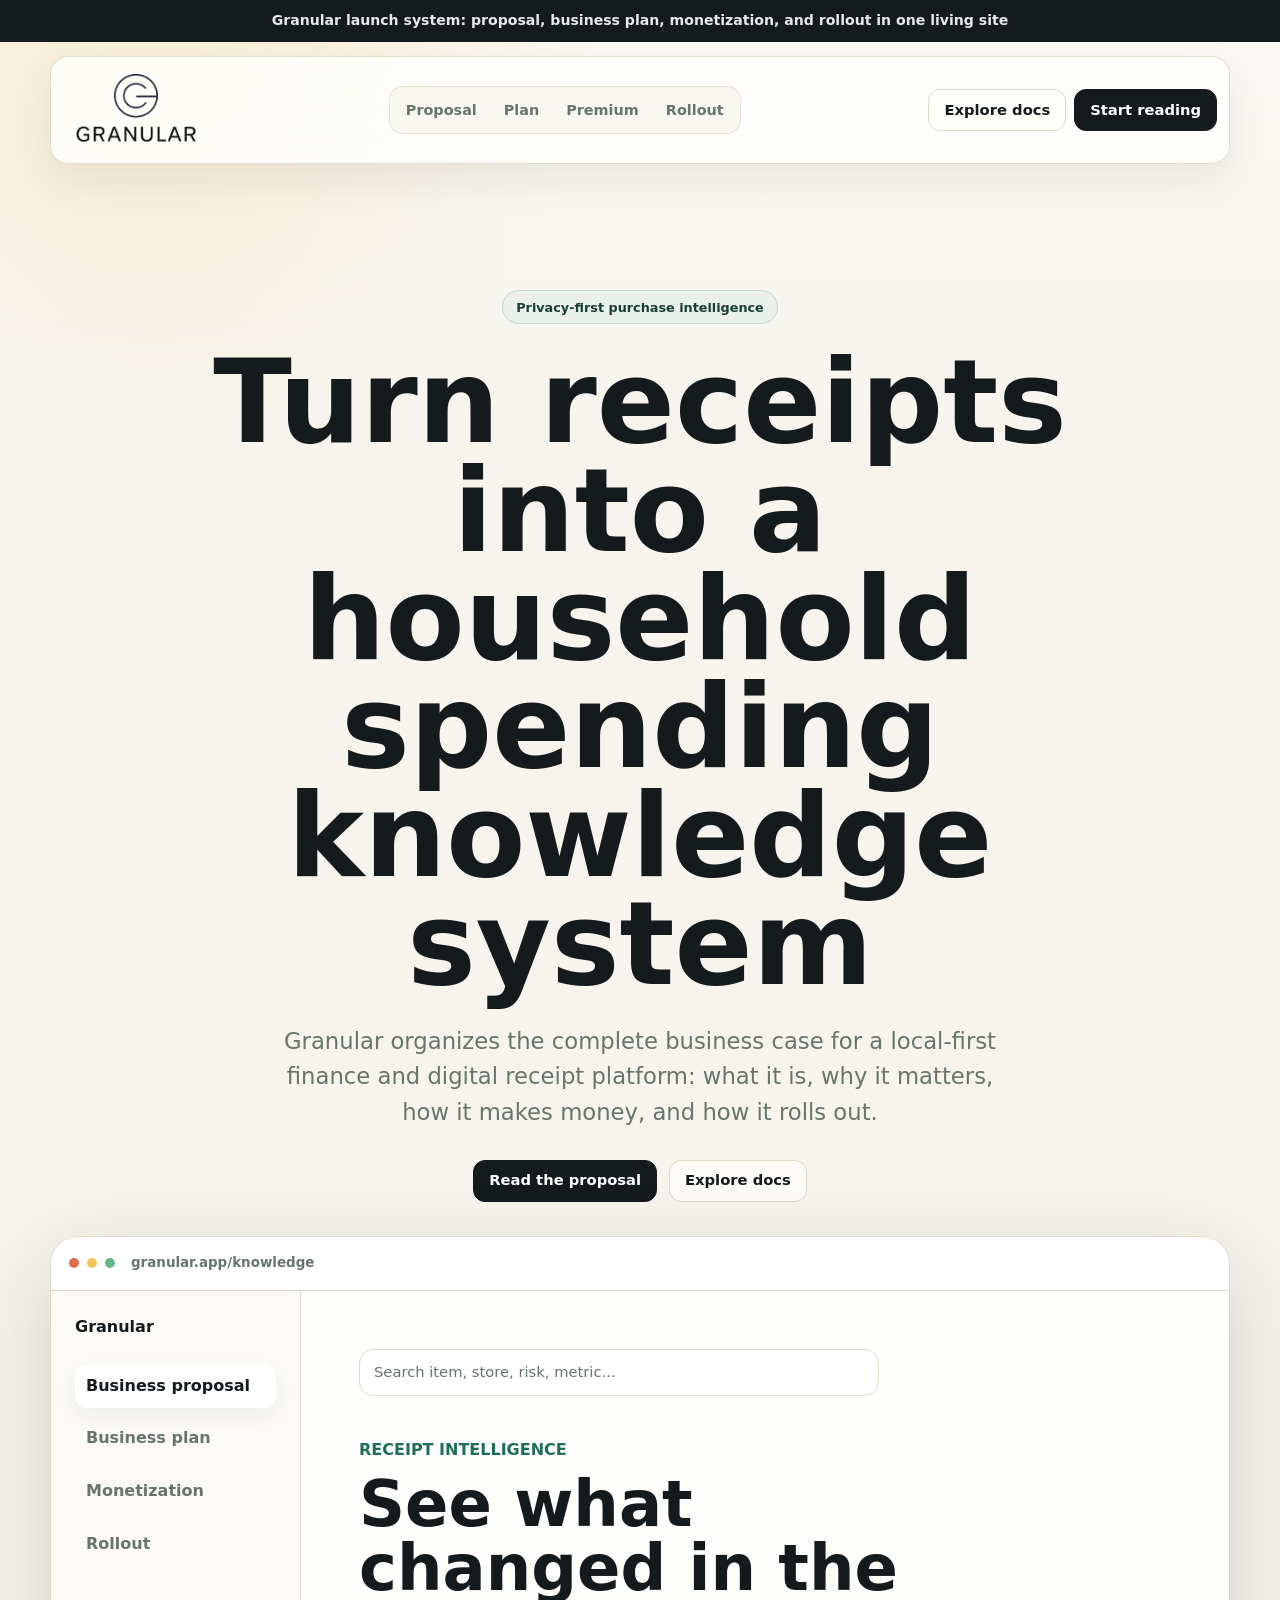
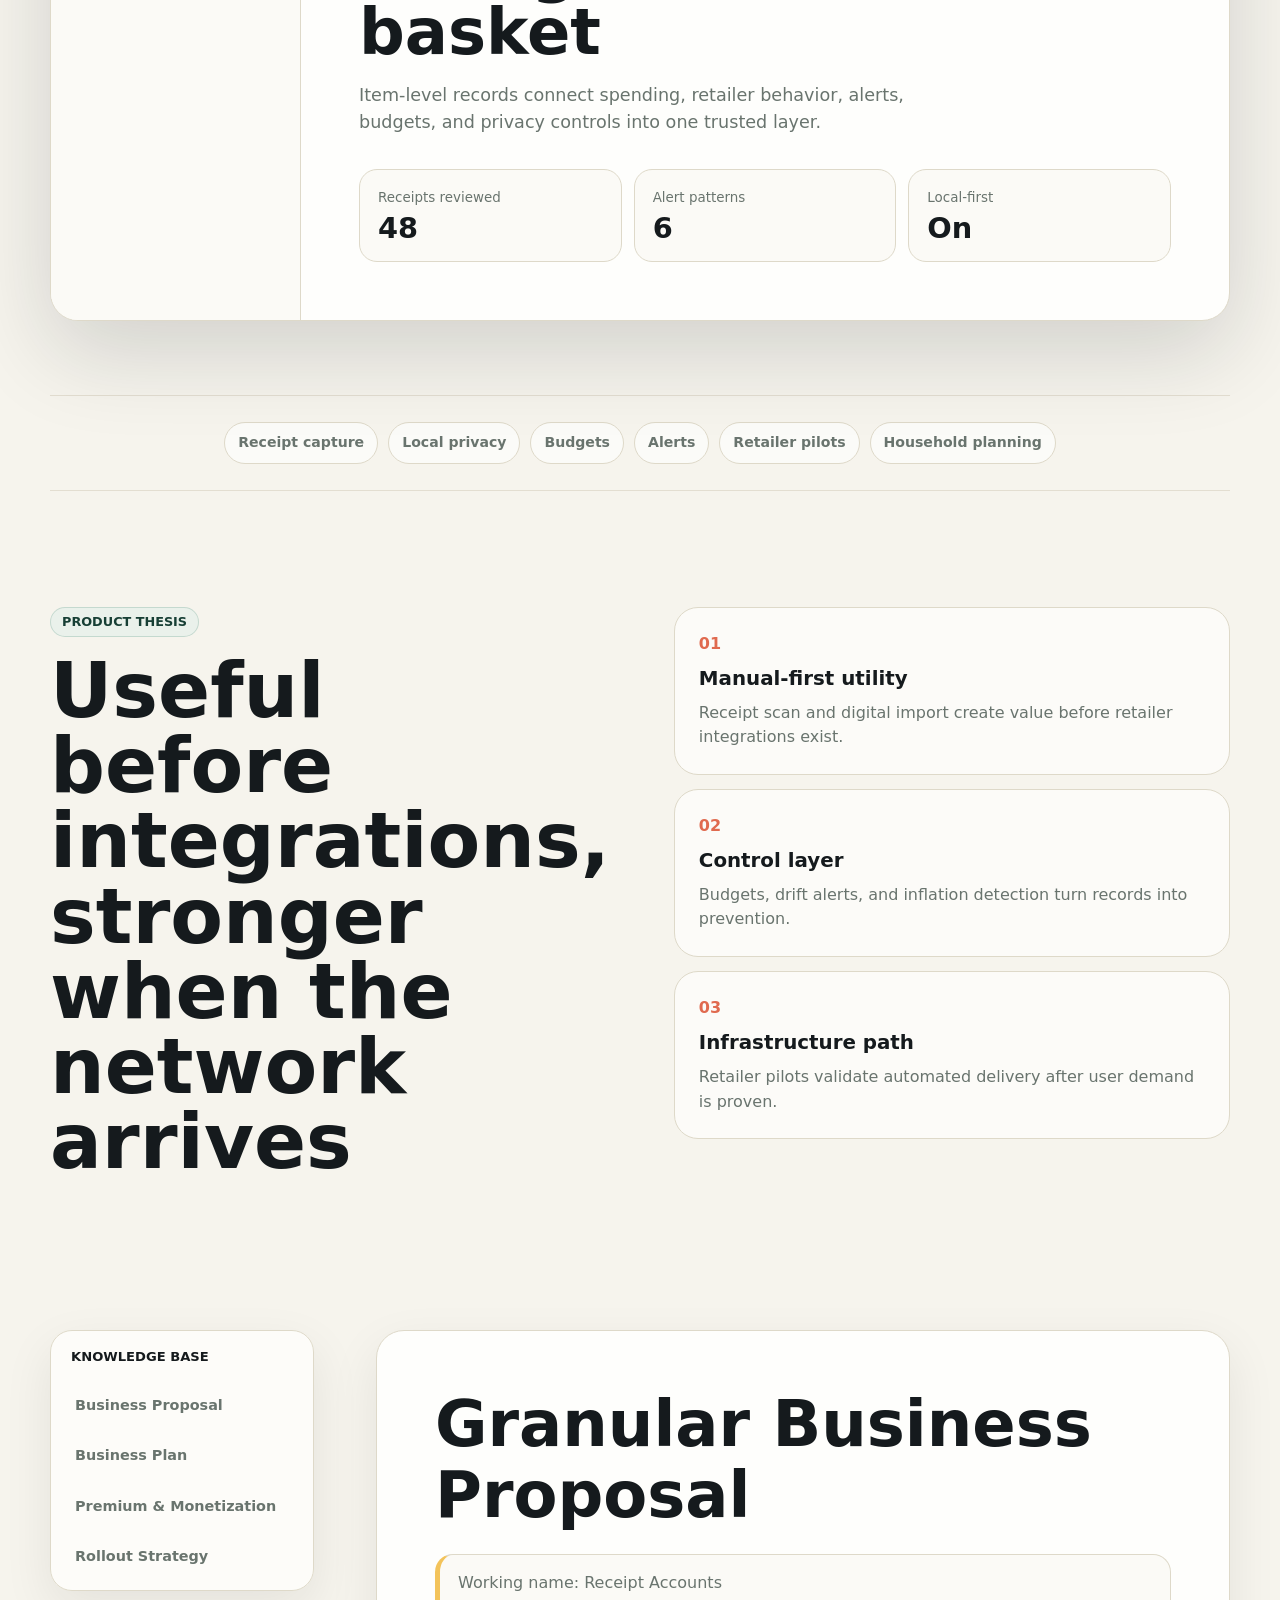
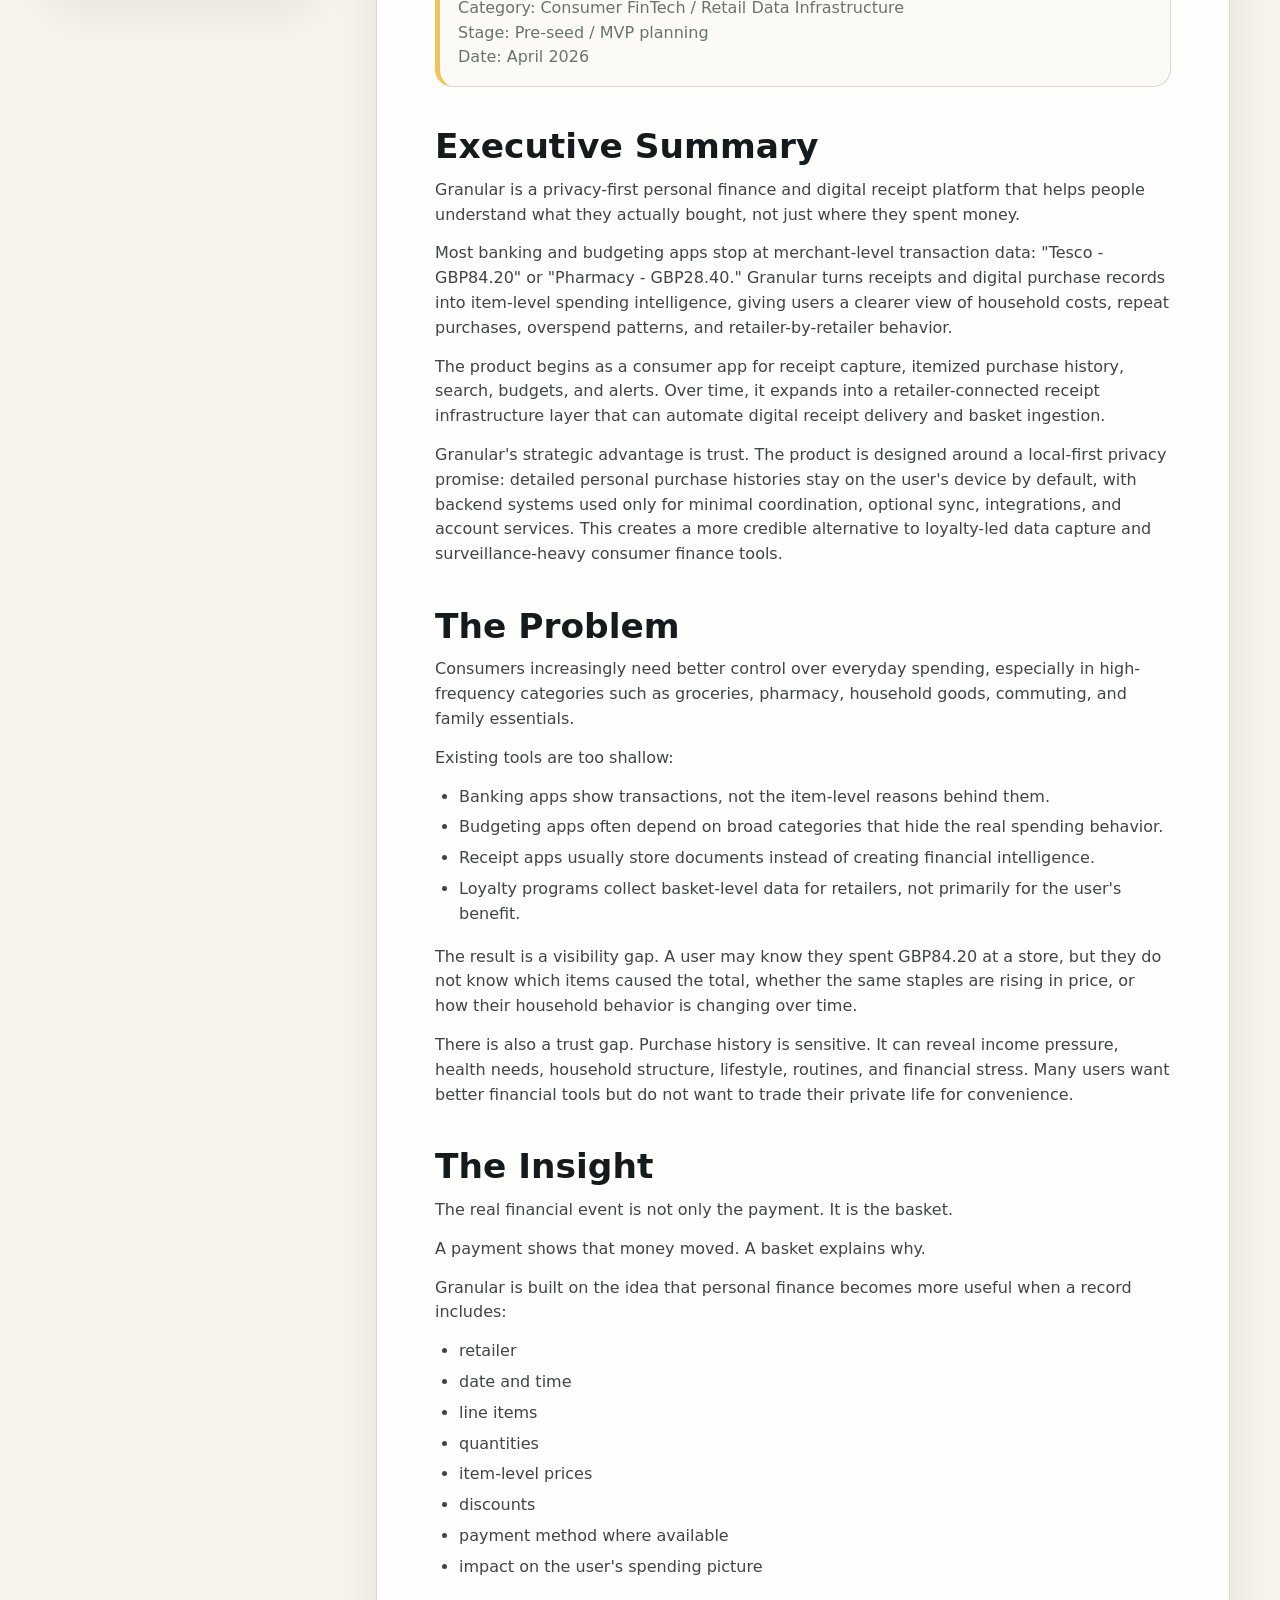
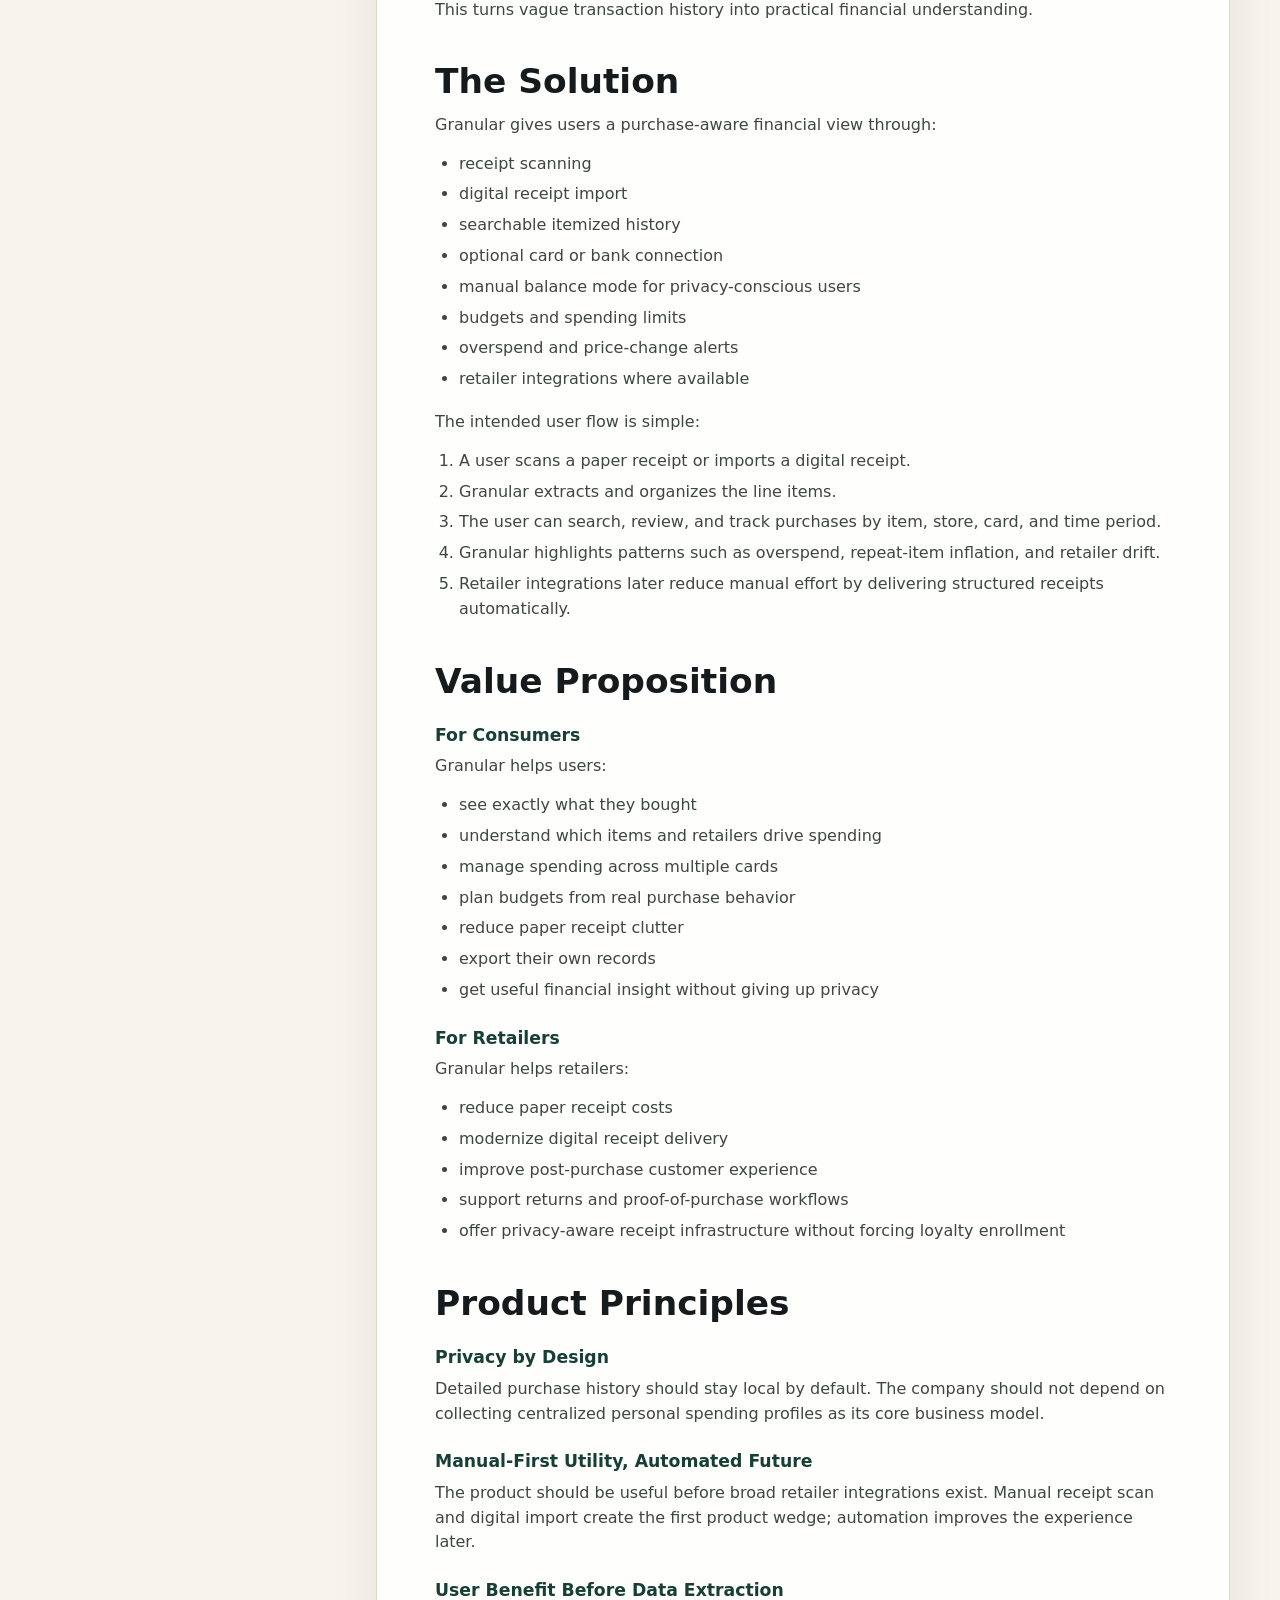
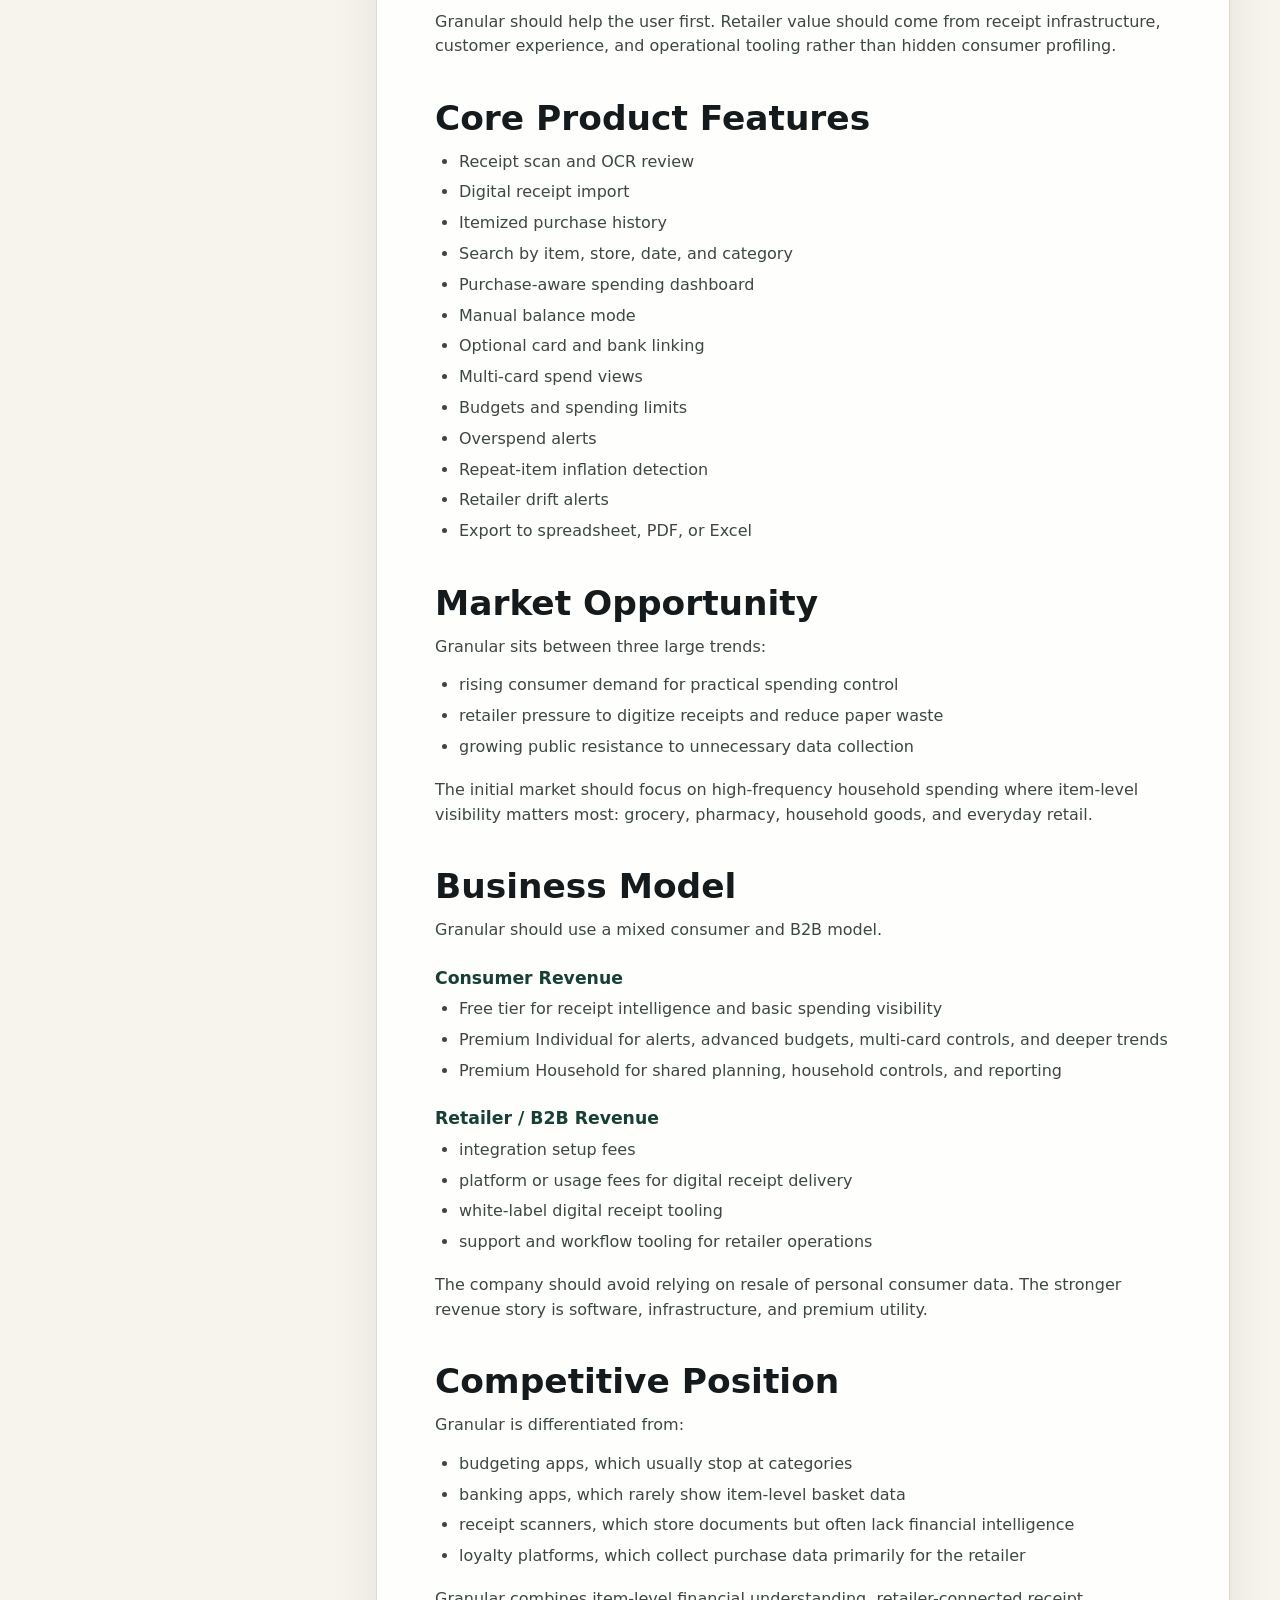
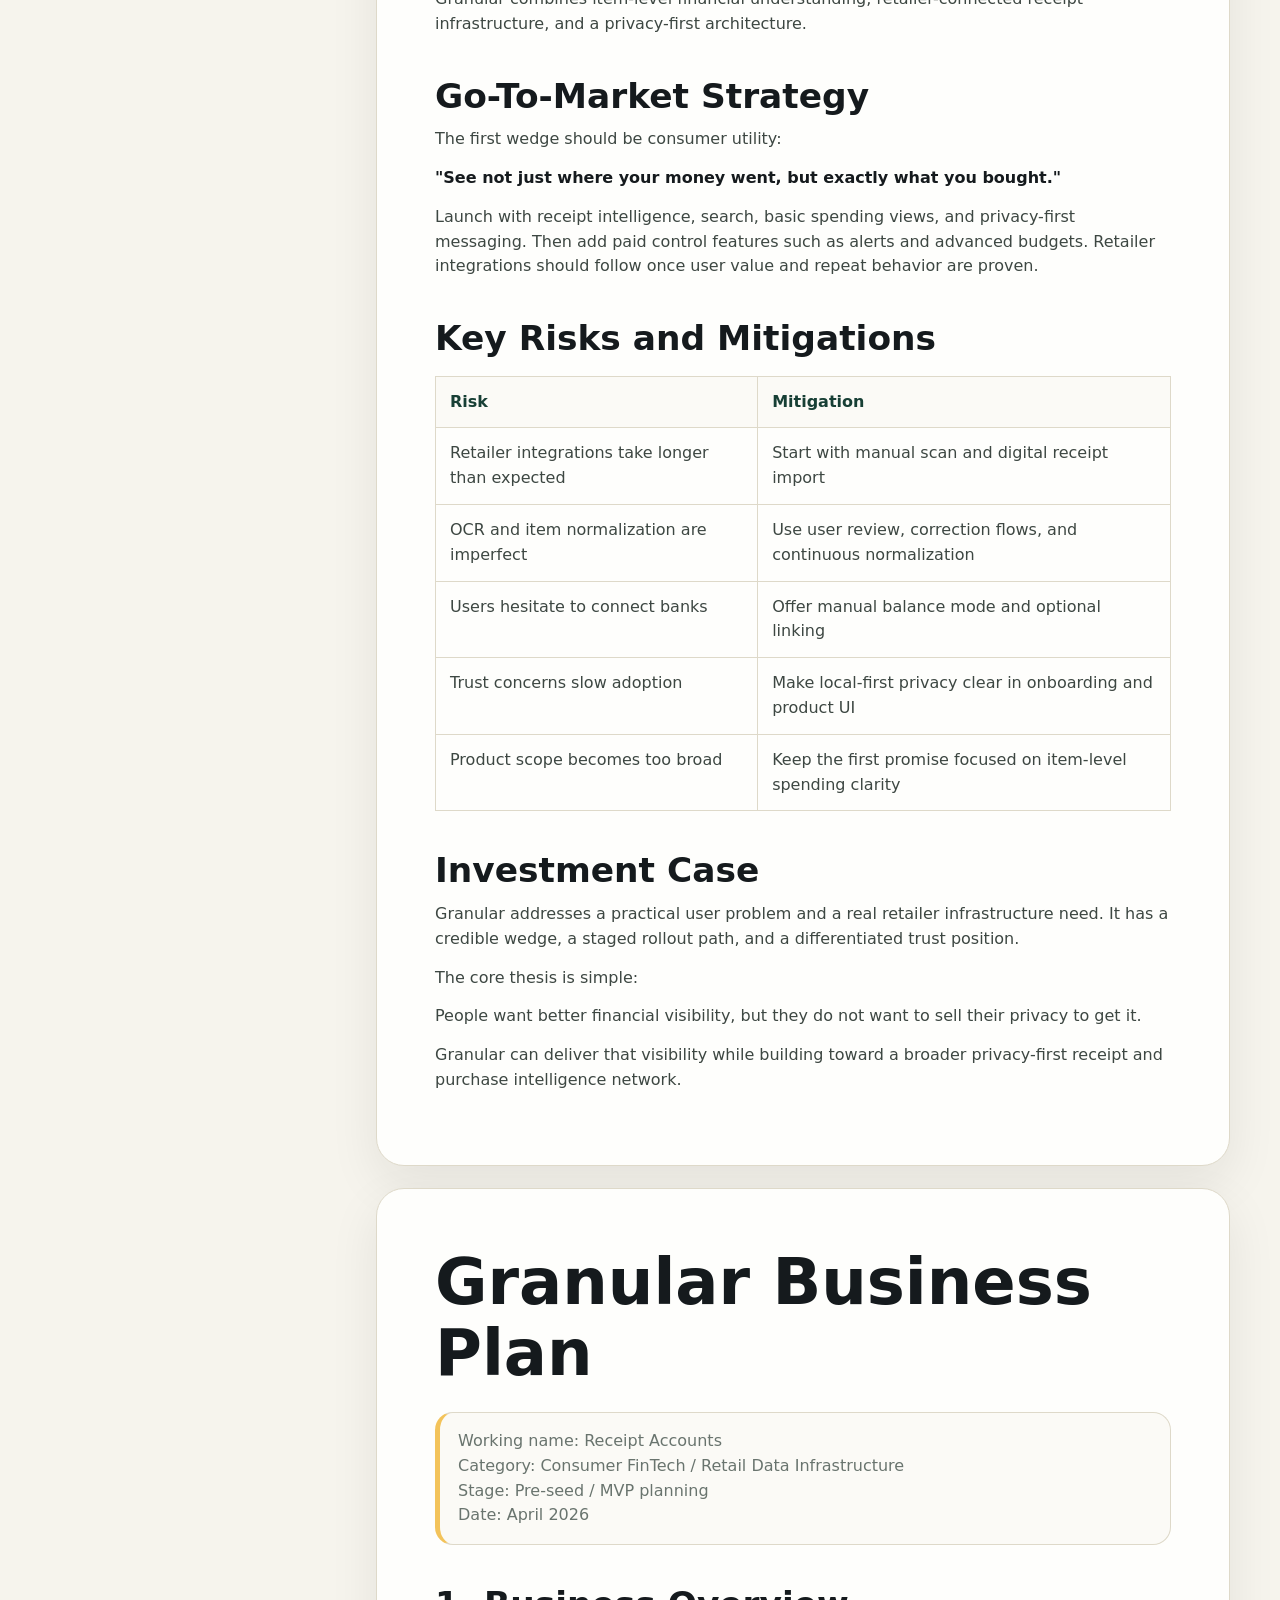
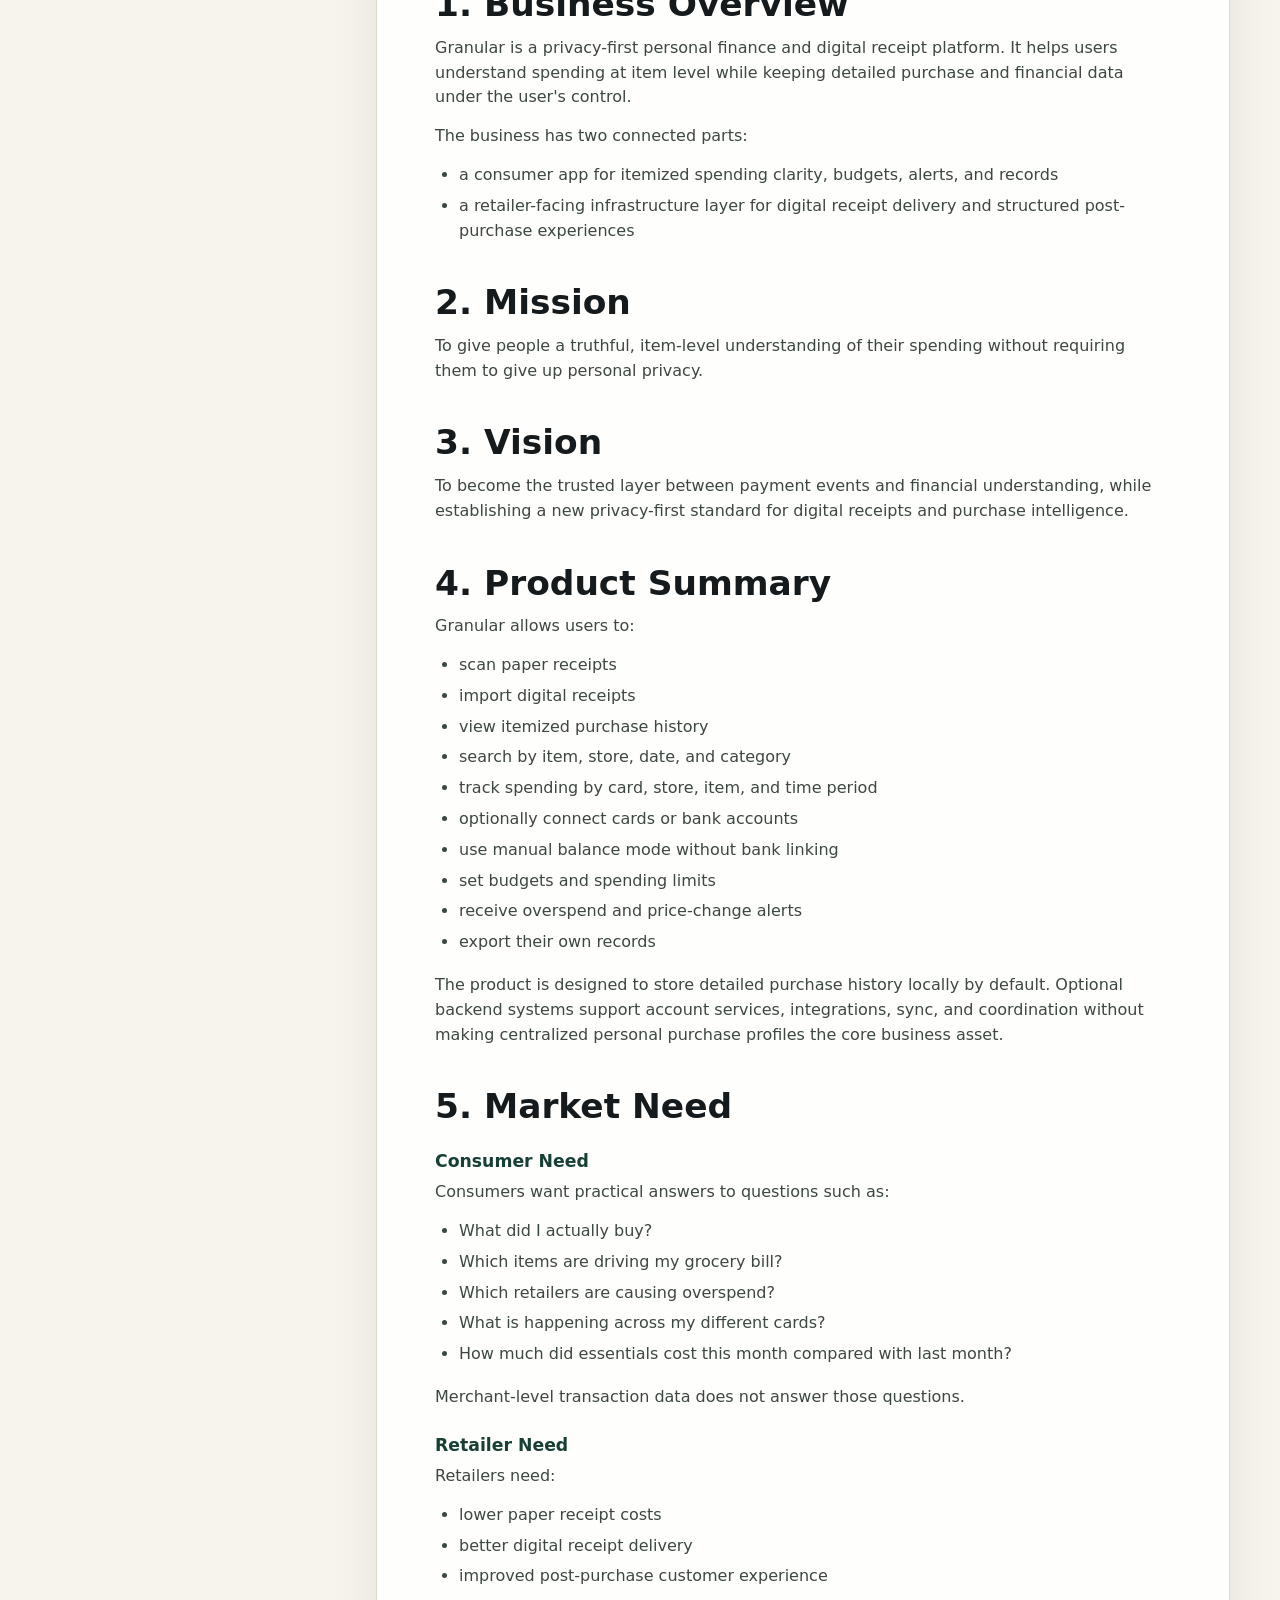
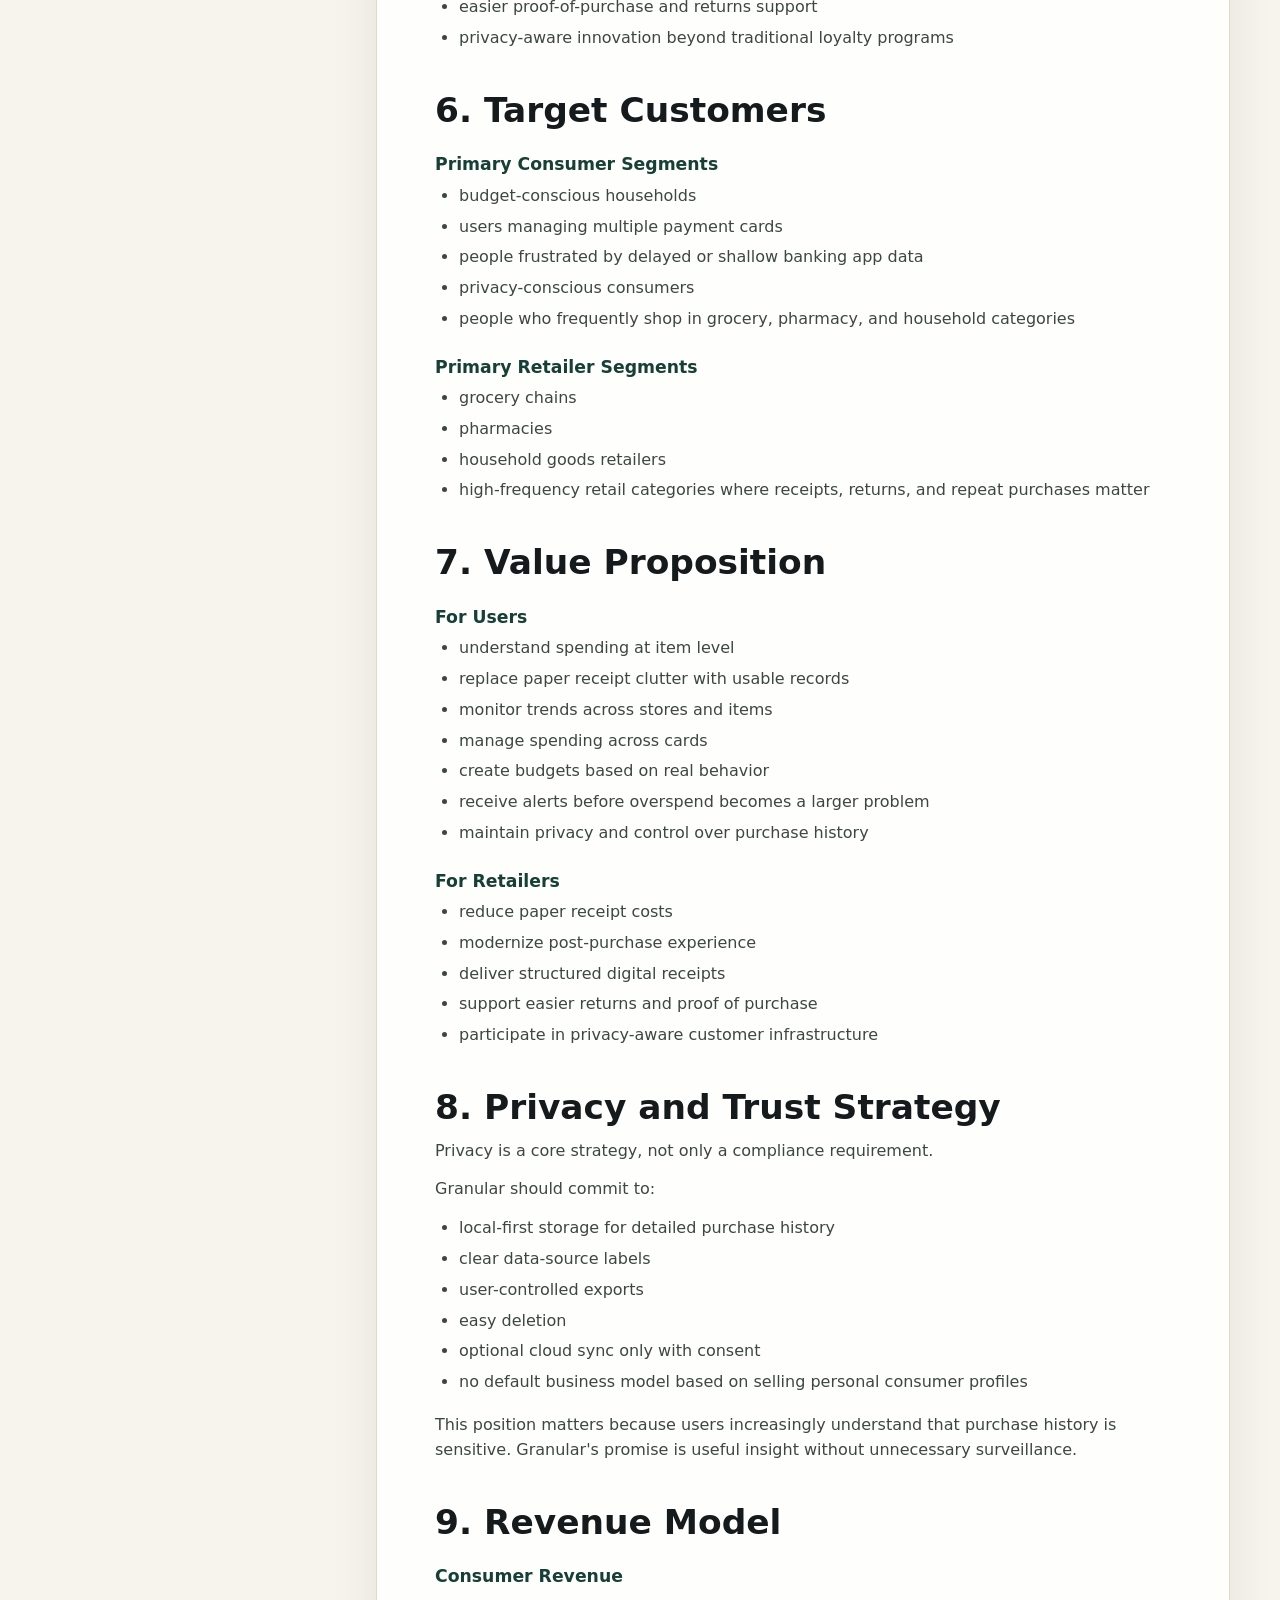
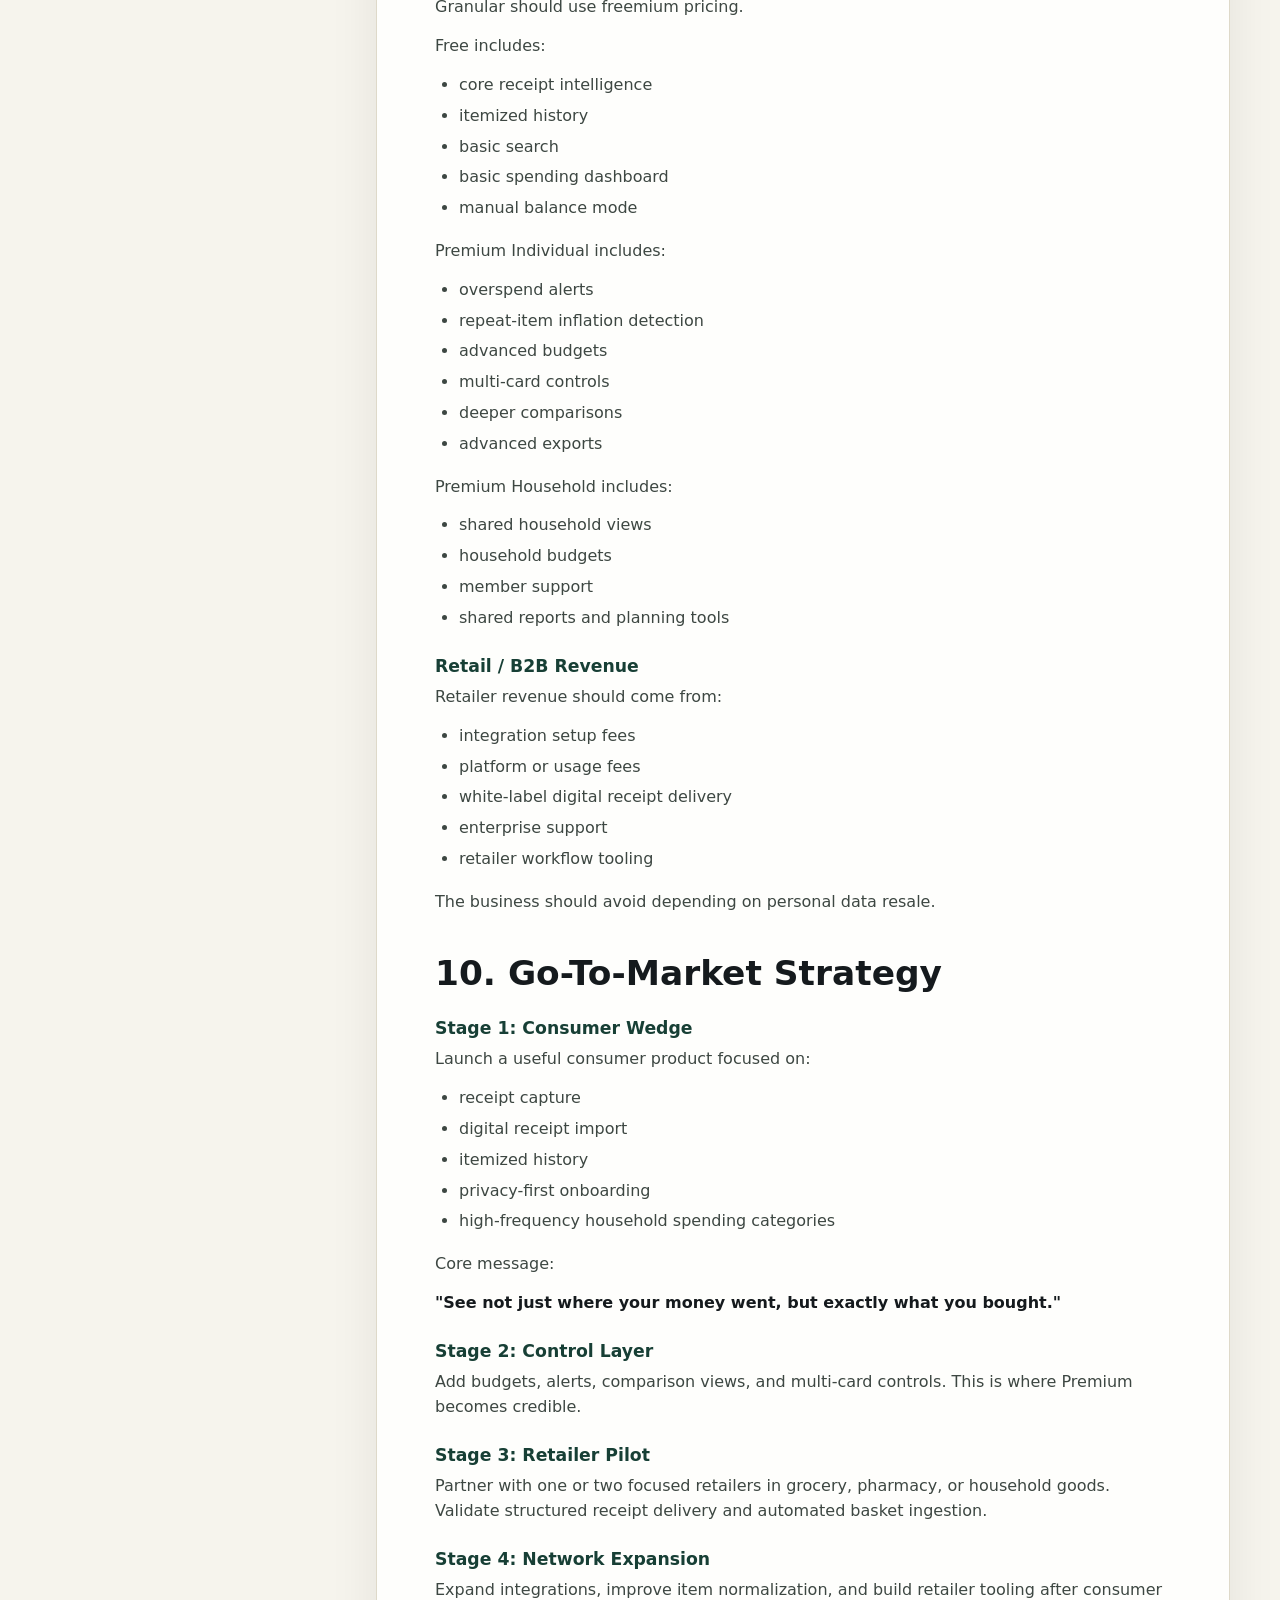
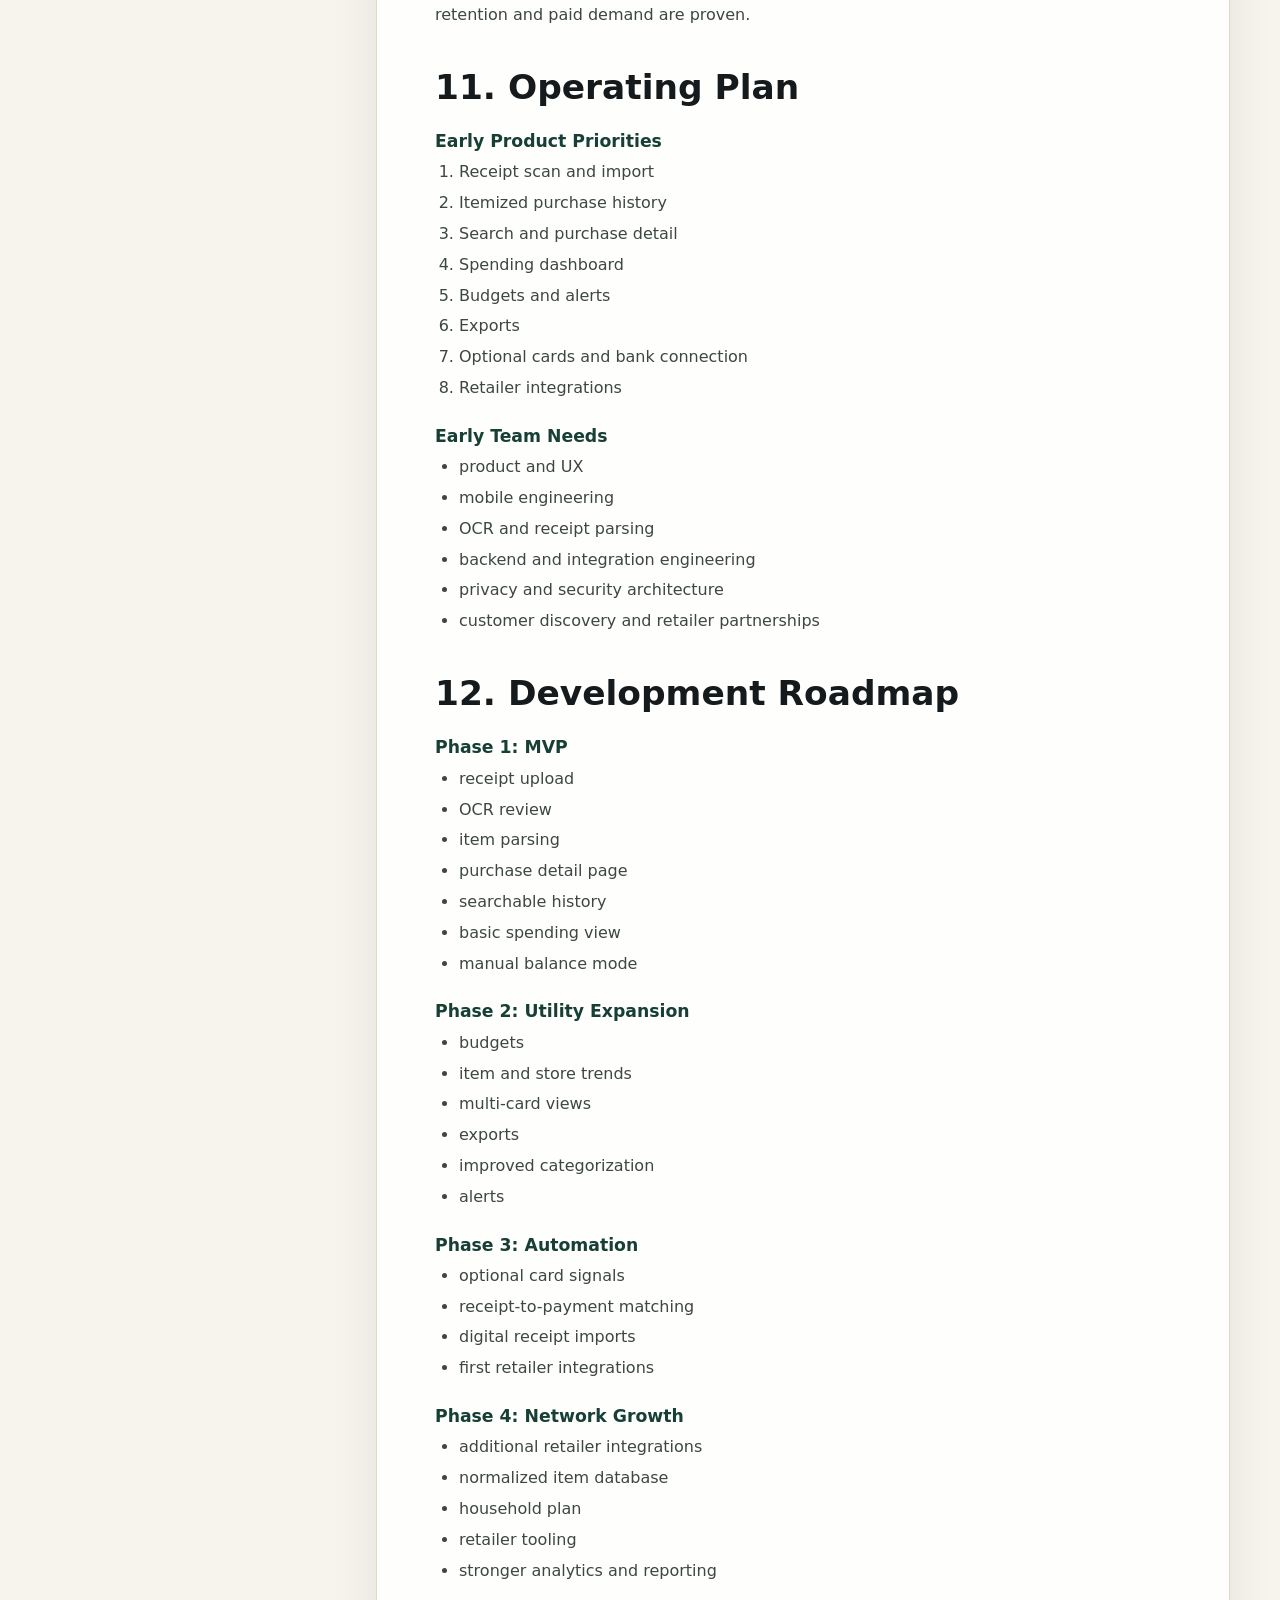
==== commit 3061ae8a: "Remove design system section" ====
--- a/index.html
+++ b/index.html
@@ -17,7 +17,6 @@
       </a>
 
       <nav class="desktop-nav" aria-label="Primary navigation">
-        <a href="#system">System</a>
         <a href="#proposal">Proposal</a>
         <a href="#business-plan">Plan</a>
         <a href="#monetization">Premium</a>
@@ -38,7 +37,6 @@
 
     <div class="mobile-panel" hidden>
       <nav class="mobile-nav" aria-label="Mobile navigation">
-        <a href="#system">System</a>
         <a href="#proposal">Proposal</a>
         <a href="#business-plan">Business Plan</a>
         <a href="#monetization">Premium & Monetization</a>
@@ -58,7 +56,7 @@
           </p>
           <div class="hero-actions">
             <a class="primary-link" href="#proposal">Read the proposal</a>
-            <a class="secondary-link" href="#system">View the system</a>
+            <a class="secondary-link" href="#documents">Explore docs</a>
           </div>
         </div>
 
@@ -113,46 +111,6 @@
         <span>Alerts</span>
         <span>Retailer pilots</span>
         <span>Household planning</span>
-      </section>
-
-      <section class="system-section" id="system">
-        <div class="section-heading">
-          <p class="eyebrow">Design System</p>
-          <h2>A GitBook-inspired knowledge site for Granular</h2>
-          <p>
-            The redesign uses a calm documentation product style: generous space,
-            rounded navigation, modular cards, clear hierarchy, and visual product
-            previews that make the plan feel like an active operating system.
-          </p>
-        </div>
-
-        <div class="system-grid">
-          <article class="system-card large-card">
-            <img src="assets/knowledge-system.svg" alt="Granular product knowledge interface illustration" />
-            <span>Core pattern</span>
-            <h3>Documentation as product strategy</h3>
-            <p>
-              Each document becomes a navigable knowledge module, with consistent
-              structure and a sticky table of contents for fast scanning.
-            </p>
-          </article>
-          <article class="system-card">
-            <span>Palette</span>
-            <h3>Warm paper, ink, and trust green</h3>
-            <p>
-              Off-white surfaces, dark ink text, restrained green, and amber
-              accents support a financial product that feels clear and private.
-            </p>
-          </article>
-          <article class="system-card accent-card">
-            <span>Components</span>
-            <h3>Pills, bento panels, and document cards</h3>
-            <p>
-              The site uses repeatable interface pieces that can grow into a larger
-              brand and product marketing system.
-            </p>
-          </article>
-        </div>
       </section>
 
       <section class="feature-band">
--- a/styles.css
+++ b/styles.css
@@ -479,7 +479,6 @@
   padding: 9px 13px;
 }
 
-.system-section,
 .feature-band,
 .content-shell,
 .final-cta {
@@ -487,15 +486,6 @@
   margin: 0 auto;
 }
 
-.system-section {
-  padding: clamp(70px, 10vw, 118px) 0 36px;
-}
-
-.section-heading {
-  max-width: 760px;
-}
-
-.section-heading h2,
 .feature-band h2,
 .final-cta h2 {
   margin: 0;
@@ -504,66 +494,10 @@
   letter-spacing: 0;
 }
 
-.section-heading p:not(.eyebrow),
 .feature-band > div > p:not(.eyebrow),
 .final-cta p:not(.eyebrow) {
   color: var(--muted);
   font-size: clamp(1rem, 2vw, 1.2rem);
-}
-
-.system-grid {
-  display: grid;
-  grid-template-columns: 1.35fr 1fr;
-  gap: 16px;
-  margin-top: 34px;
-}
-
-.system-card {
-  min-width: 0;
-  border: 1px solid var(--line);
-  border-radius: 28px;
-  background: var(--surface);
-  box-shadow: var(--shadow-soft);
-  padding: clamp(22px, 4vw, 36px);
-}
-
-.system-card img {
-  display: block;
-  width: 100%;
-  margin: -8px 0 24px;
-  border-radius: 22px;
-  box-shadow: 0 18px 44px rgba(21, 26, 29, 0.12);
-}
-
-.large-card {
-  grid-row: span 2;
-}
-
-.accent-card {
-  background: var(--green-deep);
-  color: #fff;
-}
-
-.system-card span {
-  color: var(--green);
-  font-weight: 850;
-  text-transform: uppercase;
-}
-
-.accent-card span,
-.accent-card p {
-  color: rgba(255, 255, 255, 0.74);
-}
-
-.system-card h3 {
-  margin: 10px 0 10px;
-  font-size: clamp(1.35rem, 3vw, 2.25rem);
-  line-height: 1.05;
-}
-
-.system-card p {
-  margin: 0;
-  color: var(--muted);
 }
 
 .feature-band {
@@ -810,7 +744,6 @@
     display: none;
   }
 
-  .system-grid,
   .feature-band,
   .content-shell,
   .final-cta {
@@ -846,7 +779,6 @@
 
   .hero,
   .logo-row,
-  .system-section,
   .feature-band,
   .content-shell,
   .final-cta,
@@ -872,7 +804,6 @@
 
   .browser-window,
   .document-section,
-  .system-card,
   .feature-list article,
   .final-cta {
     border-radius: 22px;
@@ -891,7 +822,6 @@
   }
 
   .docs-preview h2,
-  .section-heading h2,
   .feature-band h2,
   .final-cta h2 {
     font-size: clamp(2rem, 11vw, 3.45rem);
@@ -901,7 +831,6 @@
     grid-template-columns: 1fr;
   }
 
-  .system-section,
   .feature-band {
     padding: 64px 0 28px;
   }
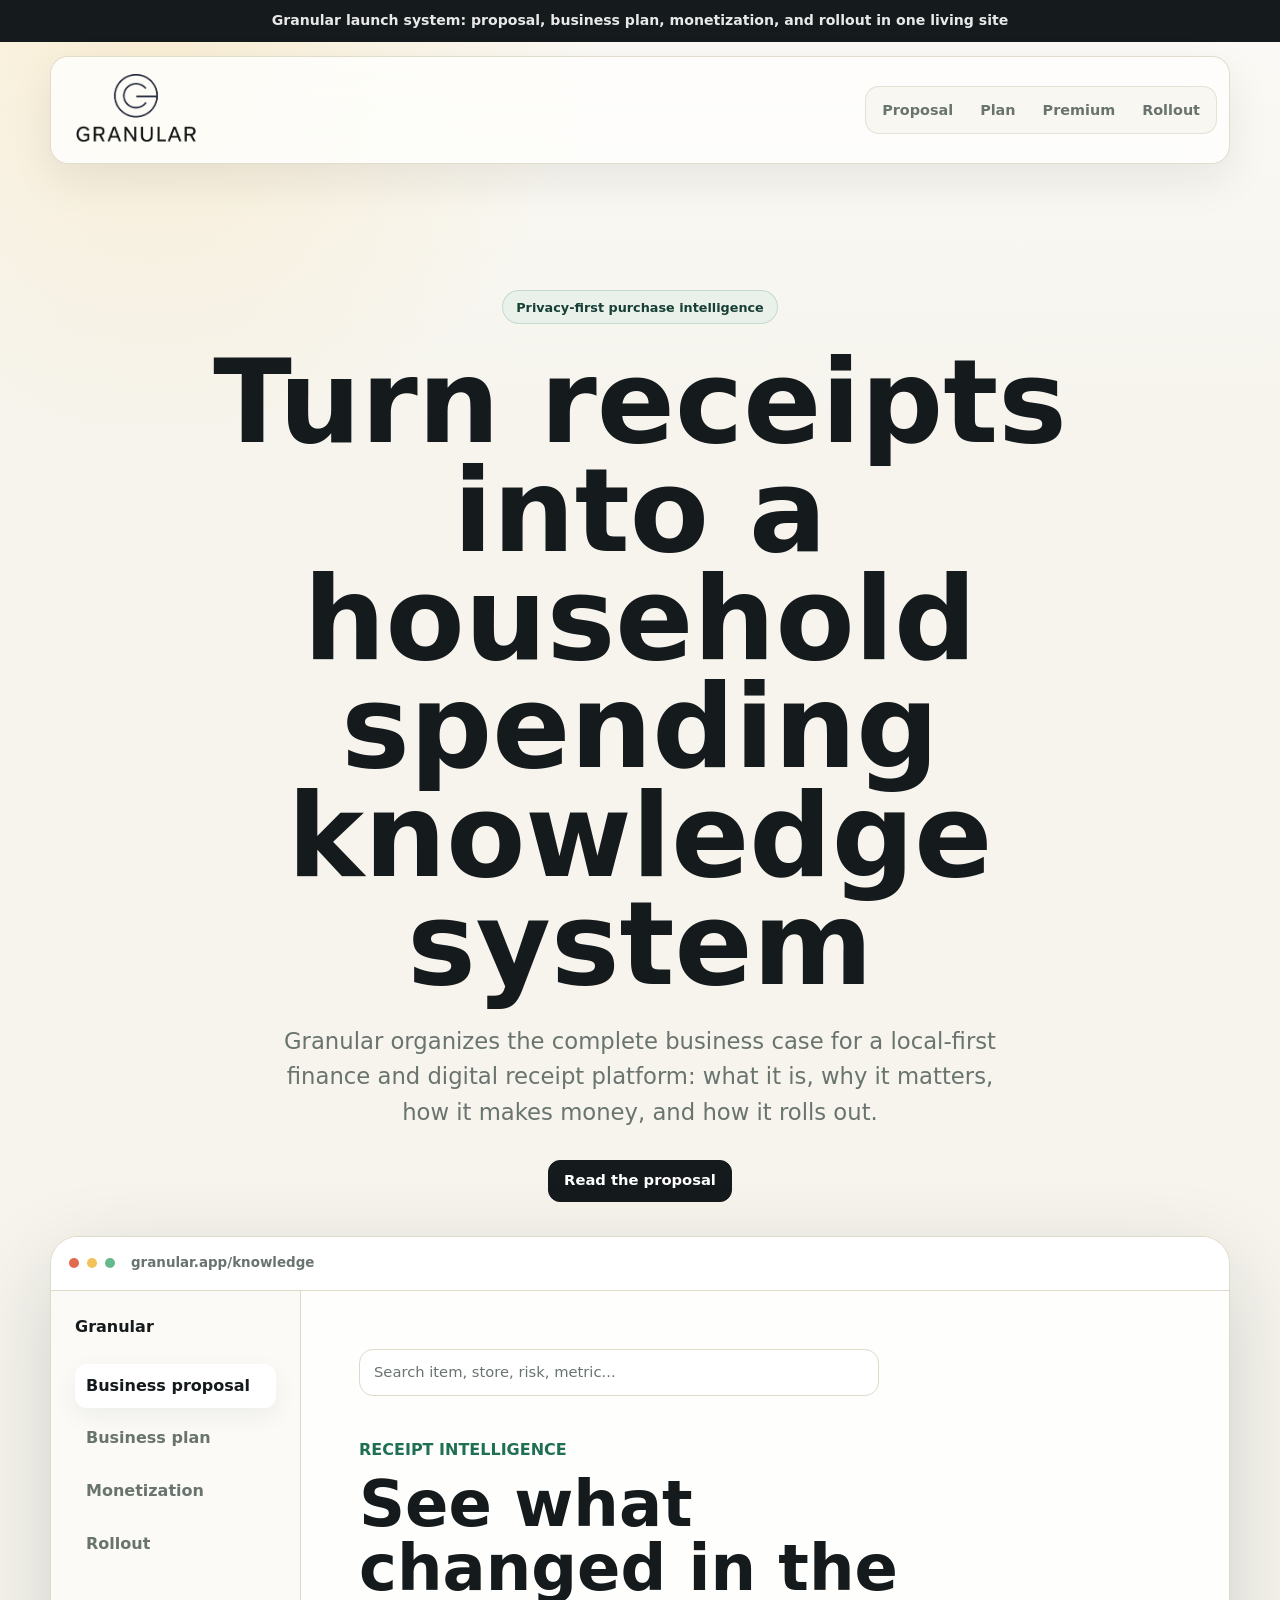
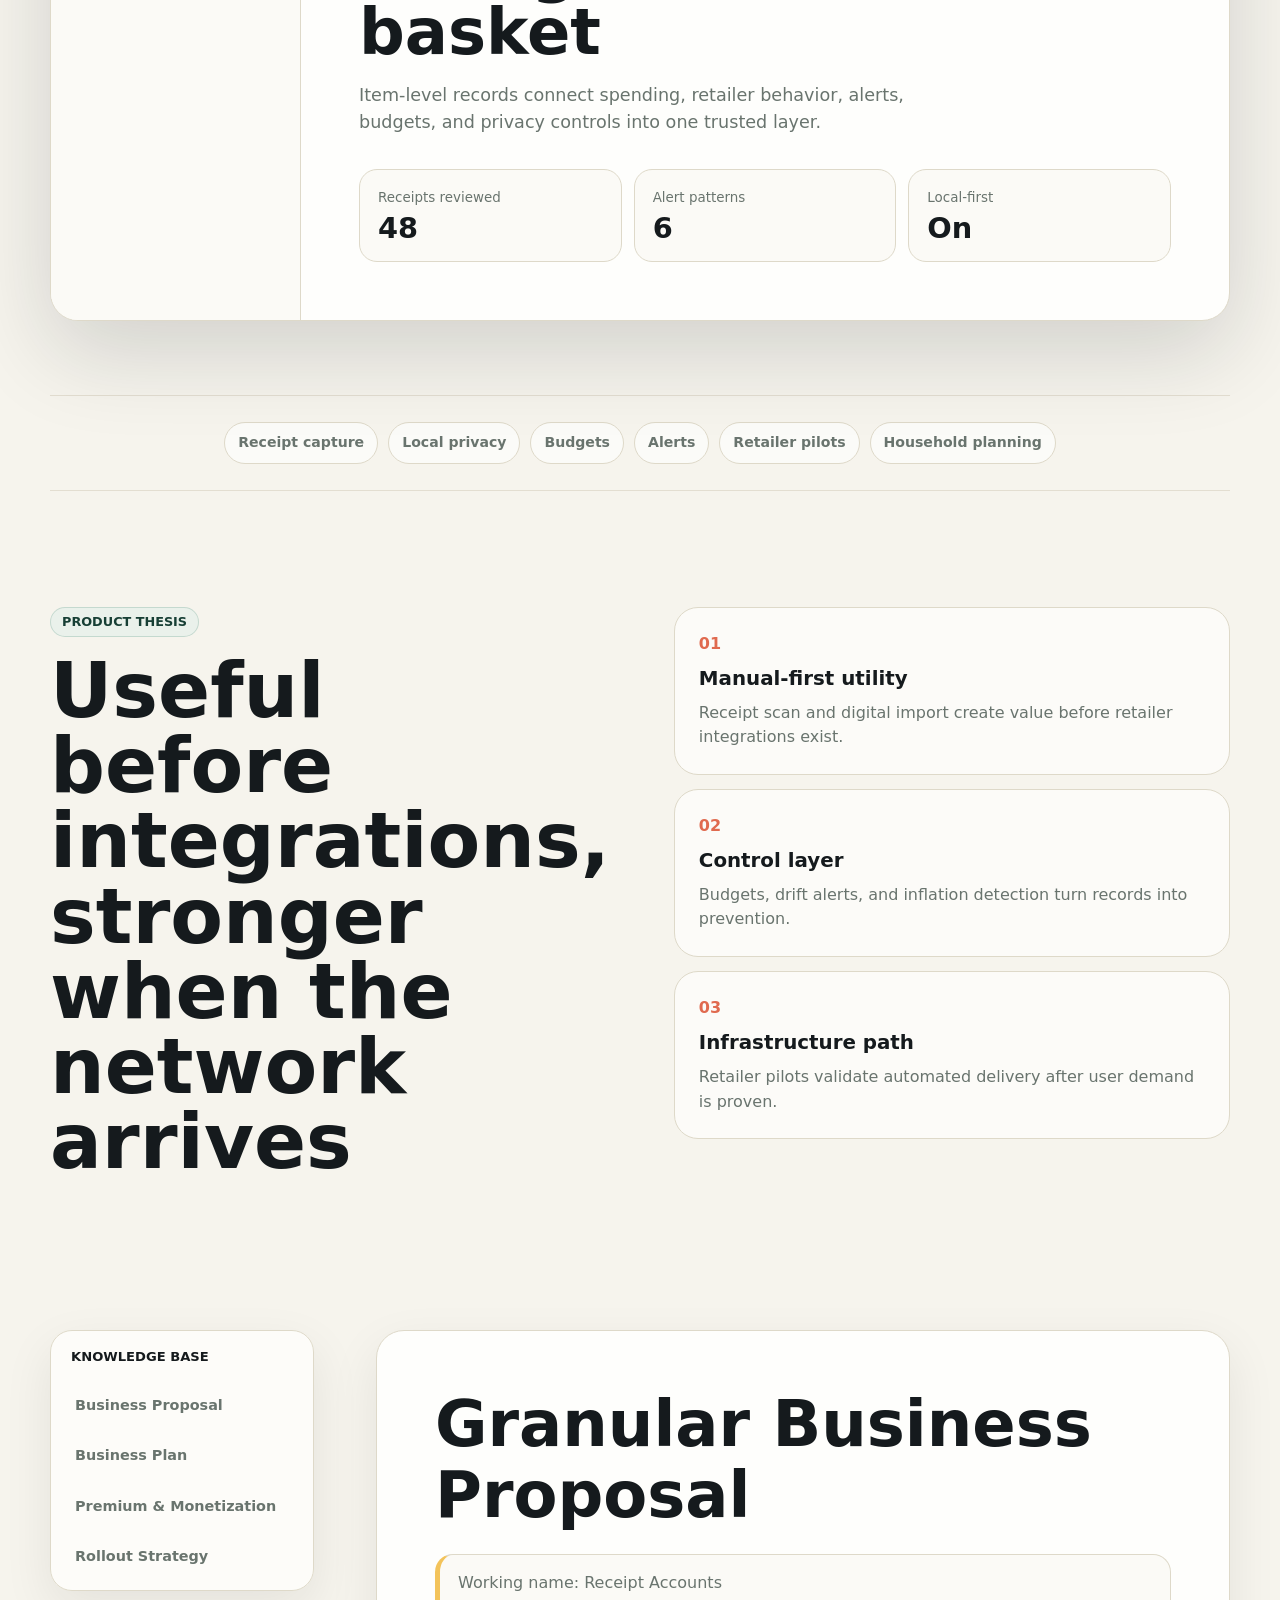
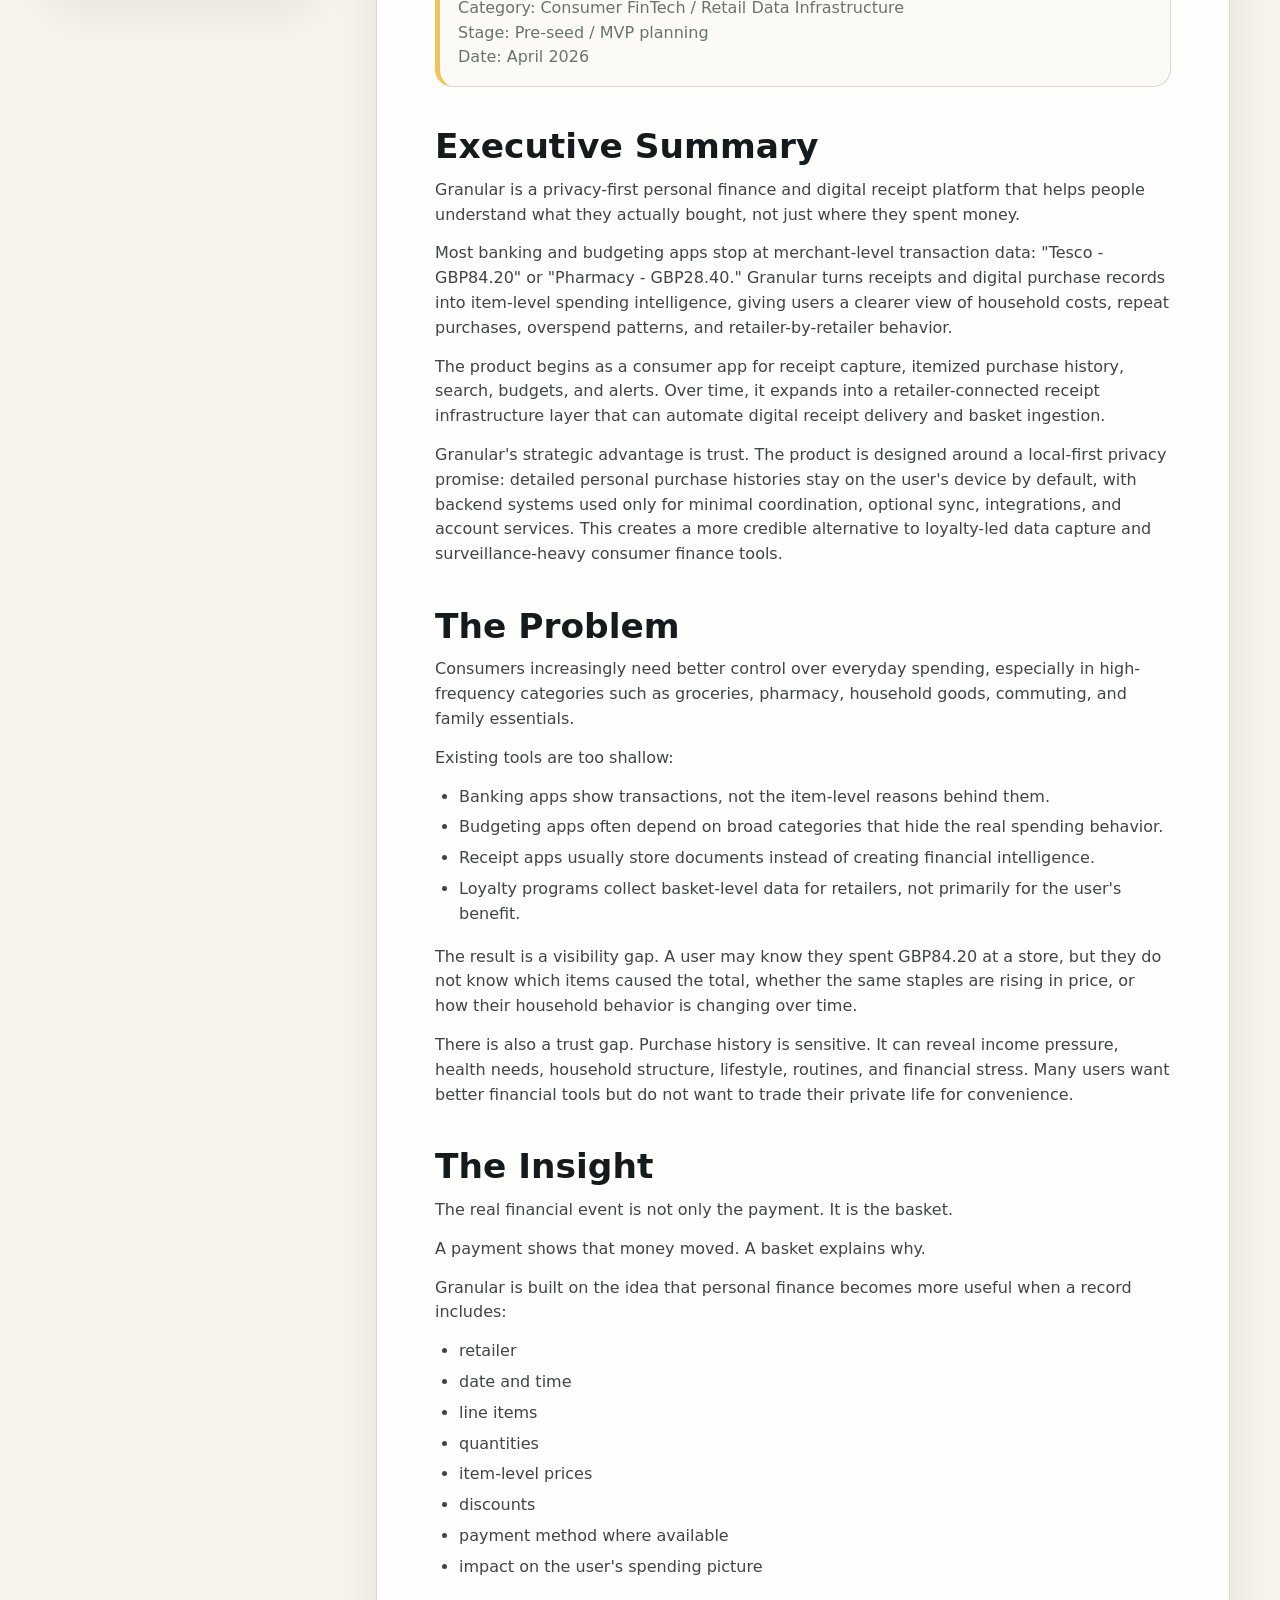
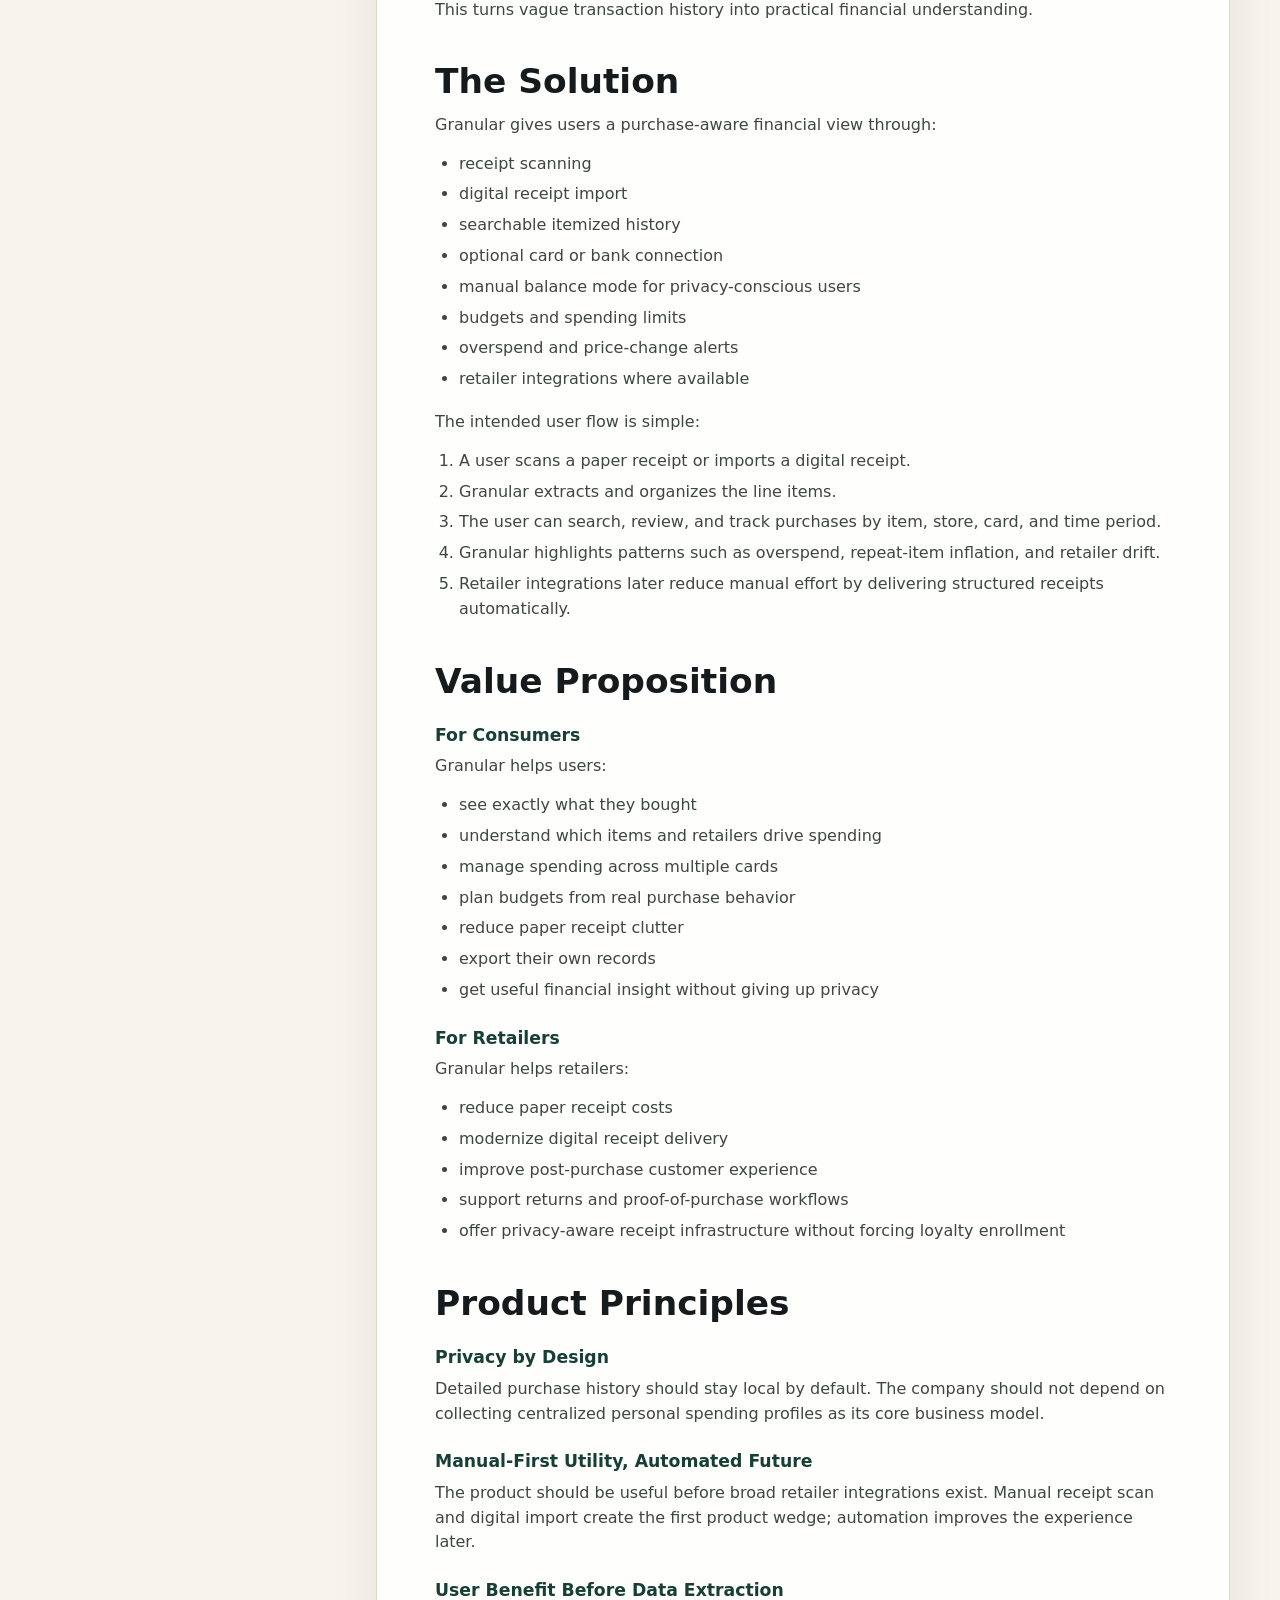
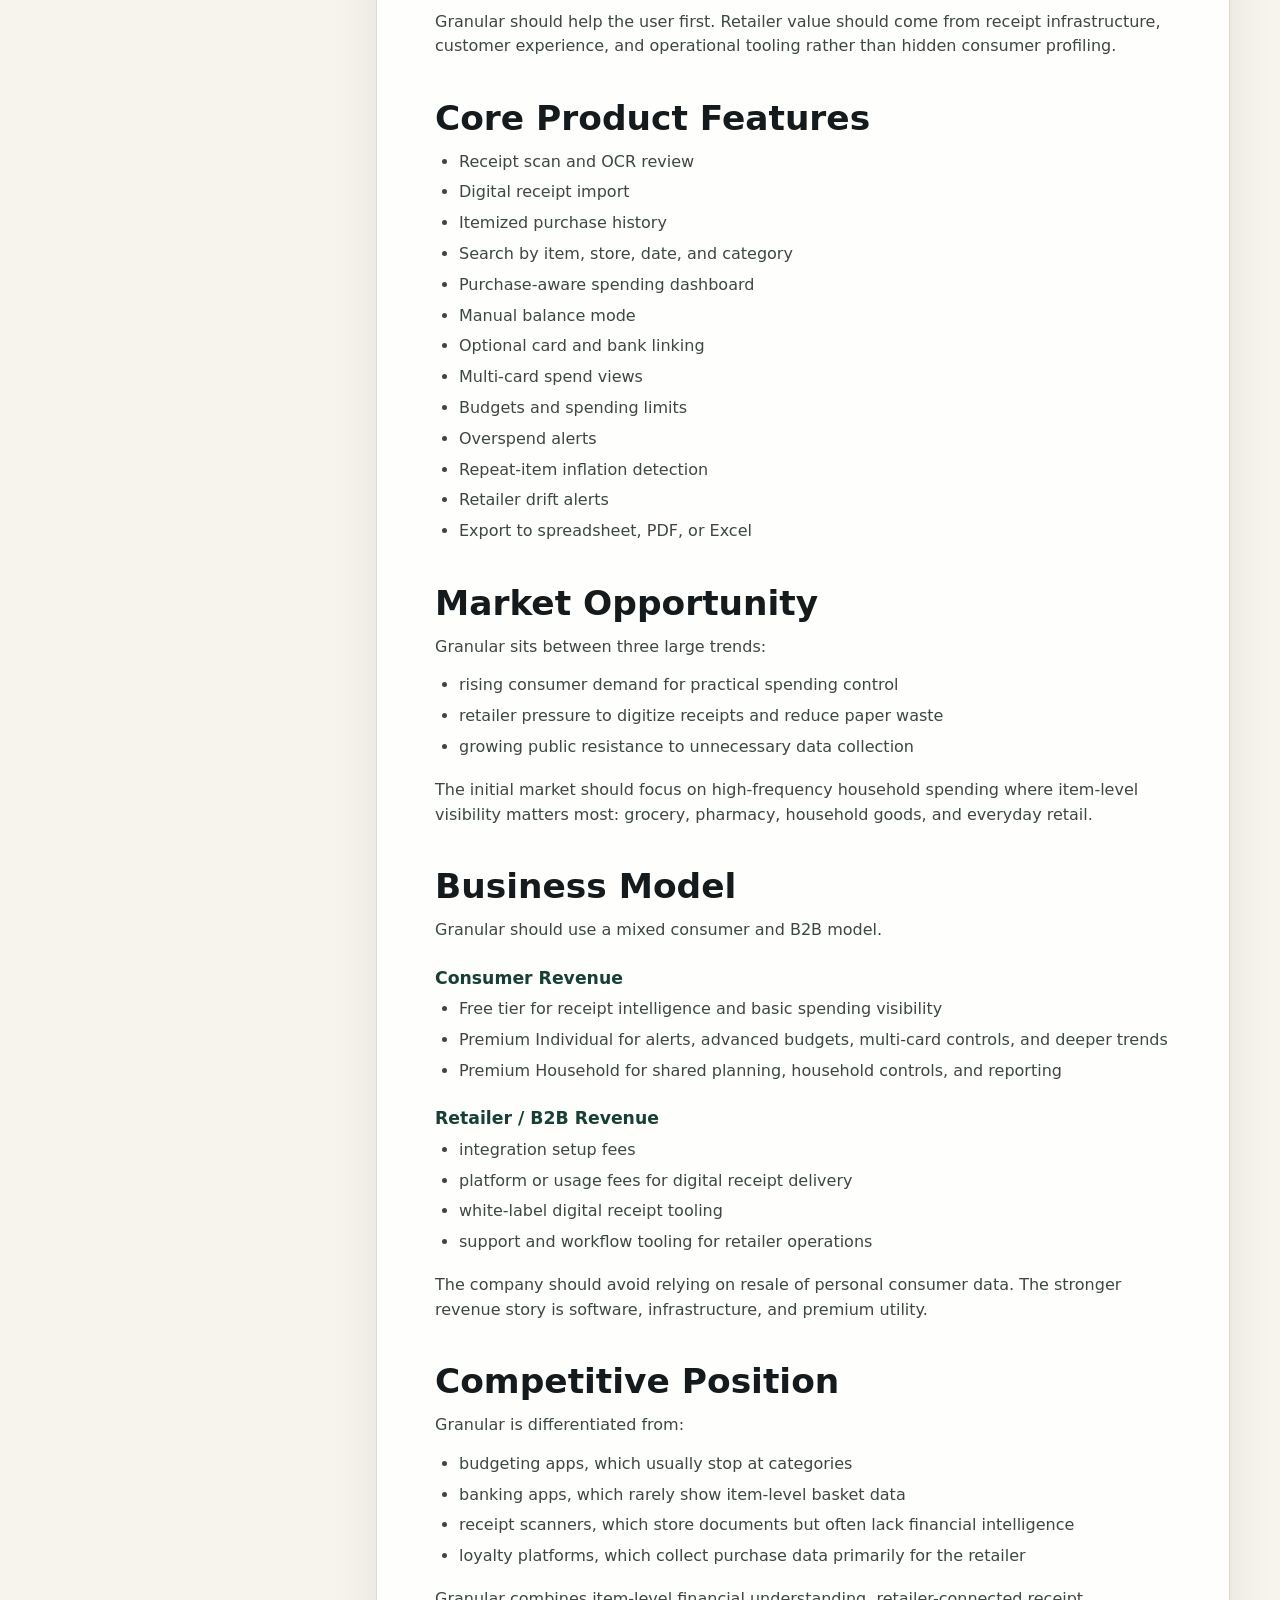
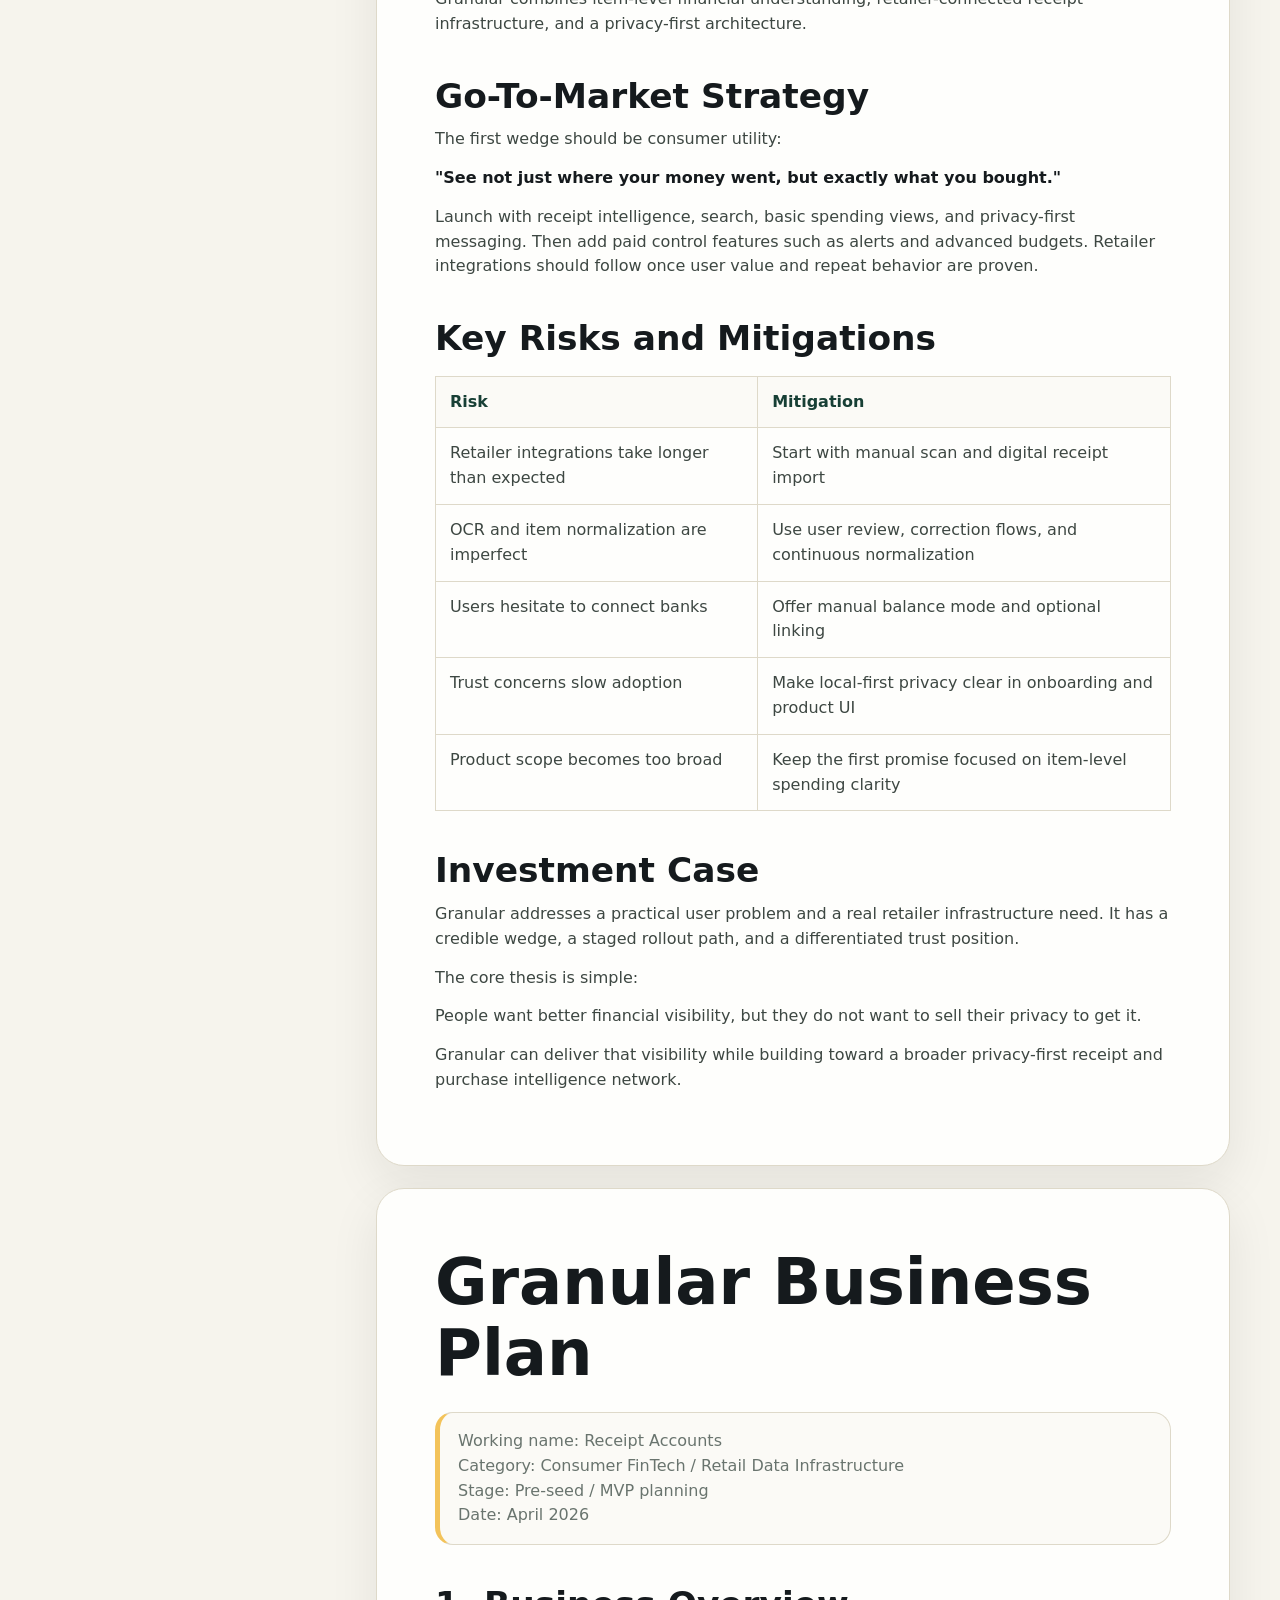
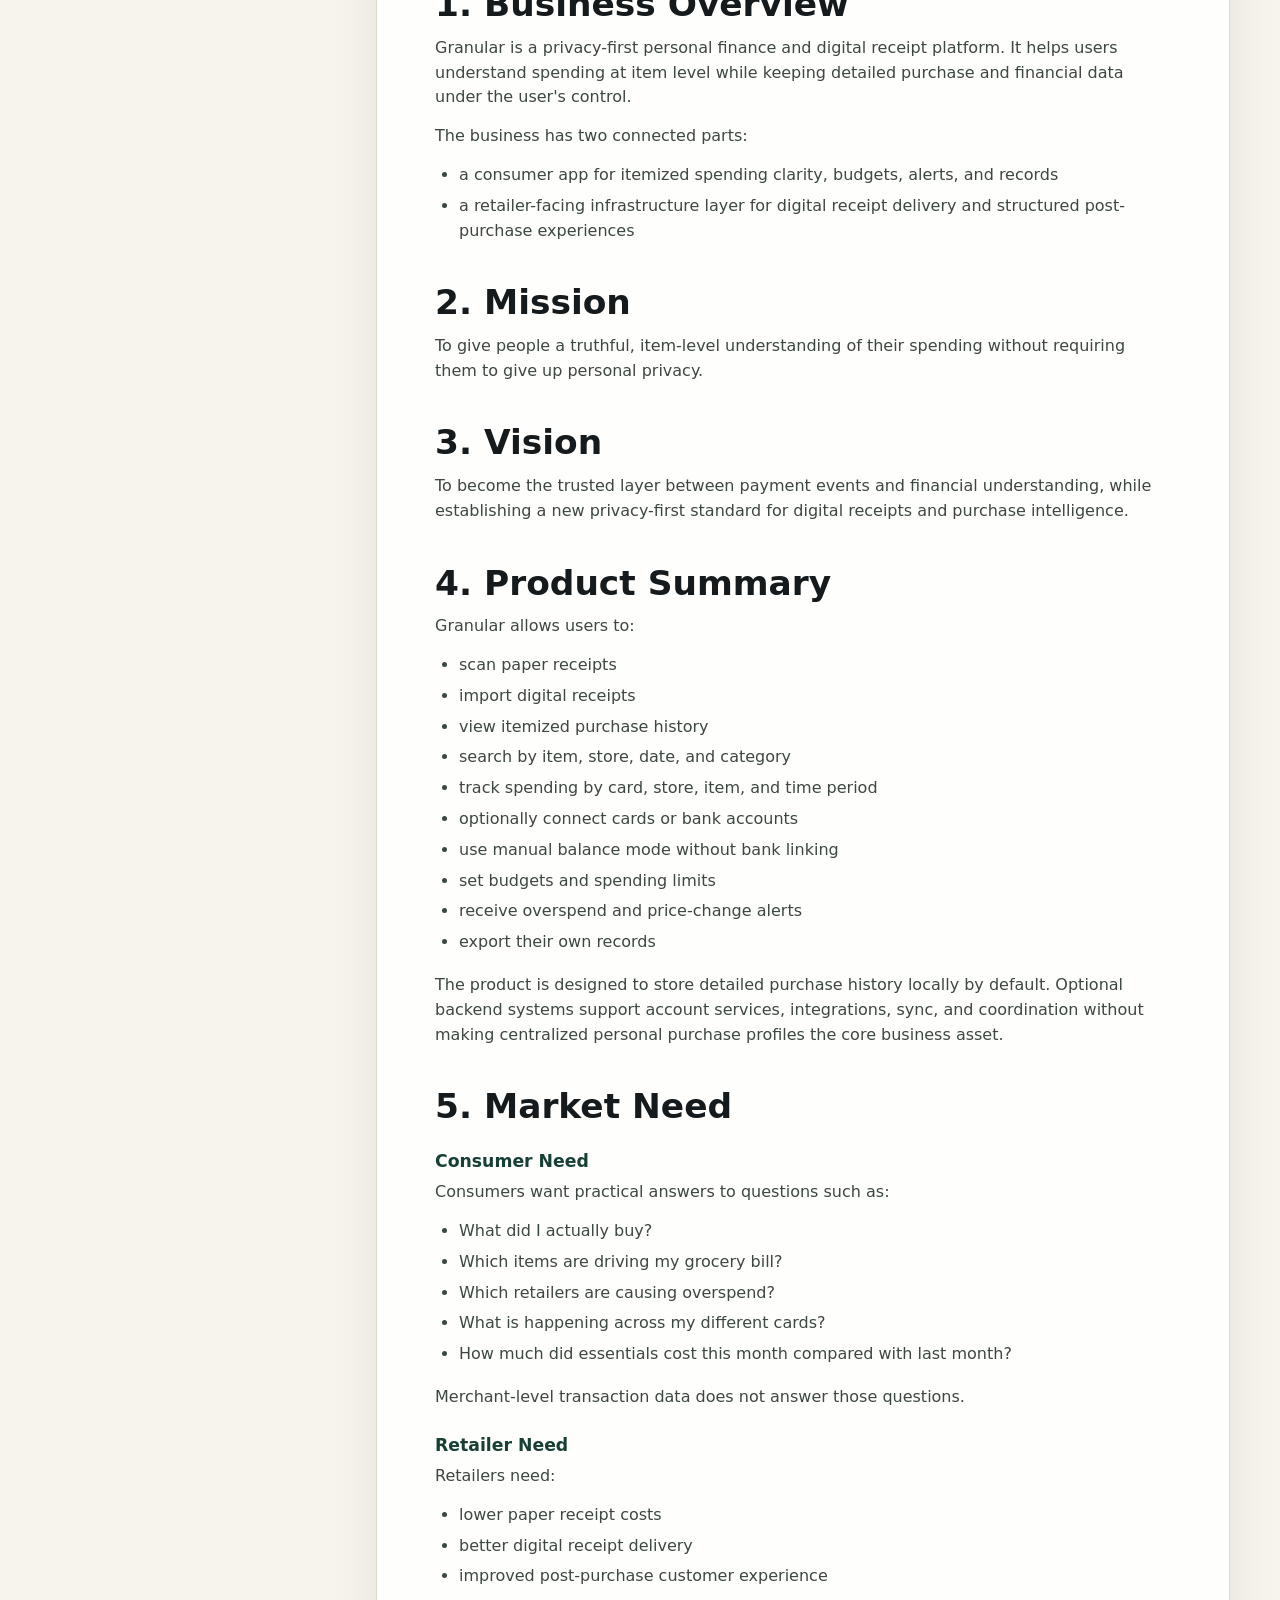
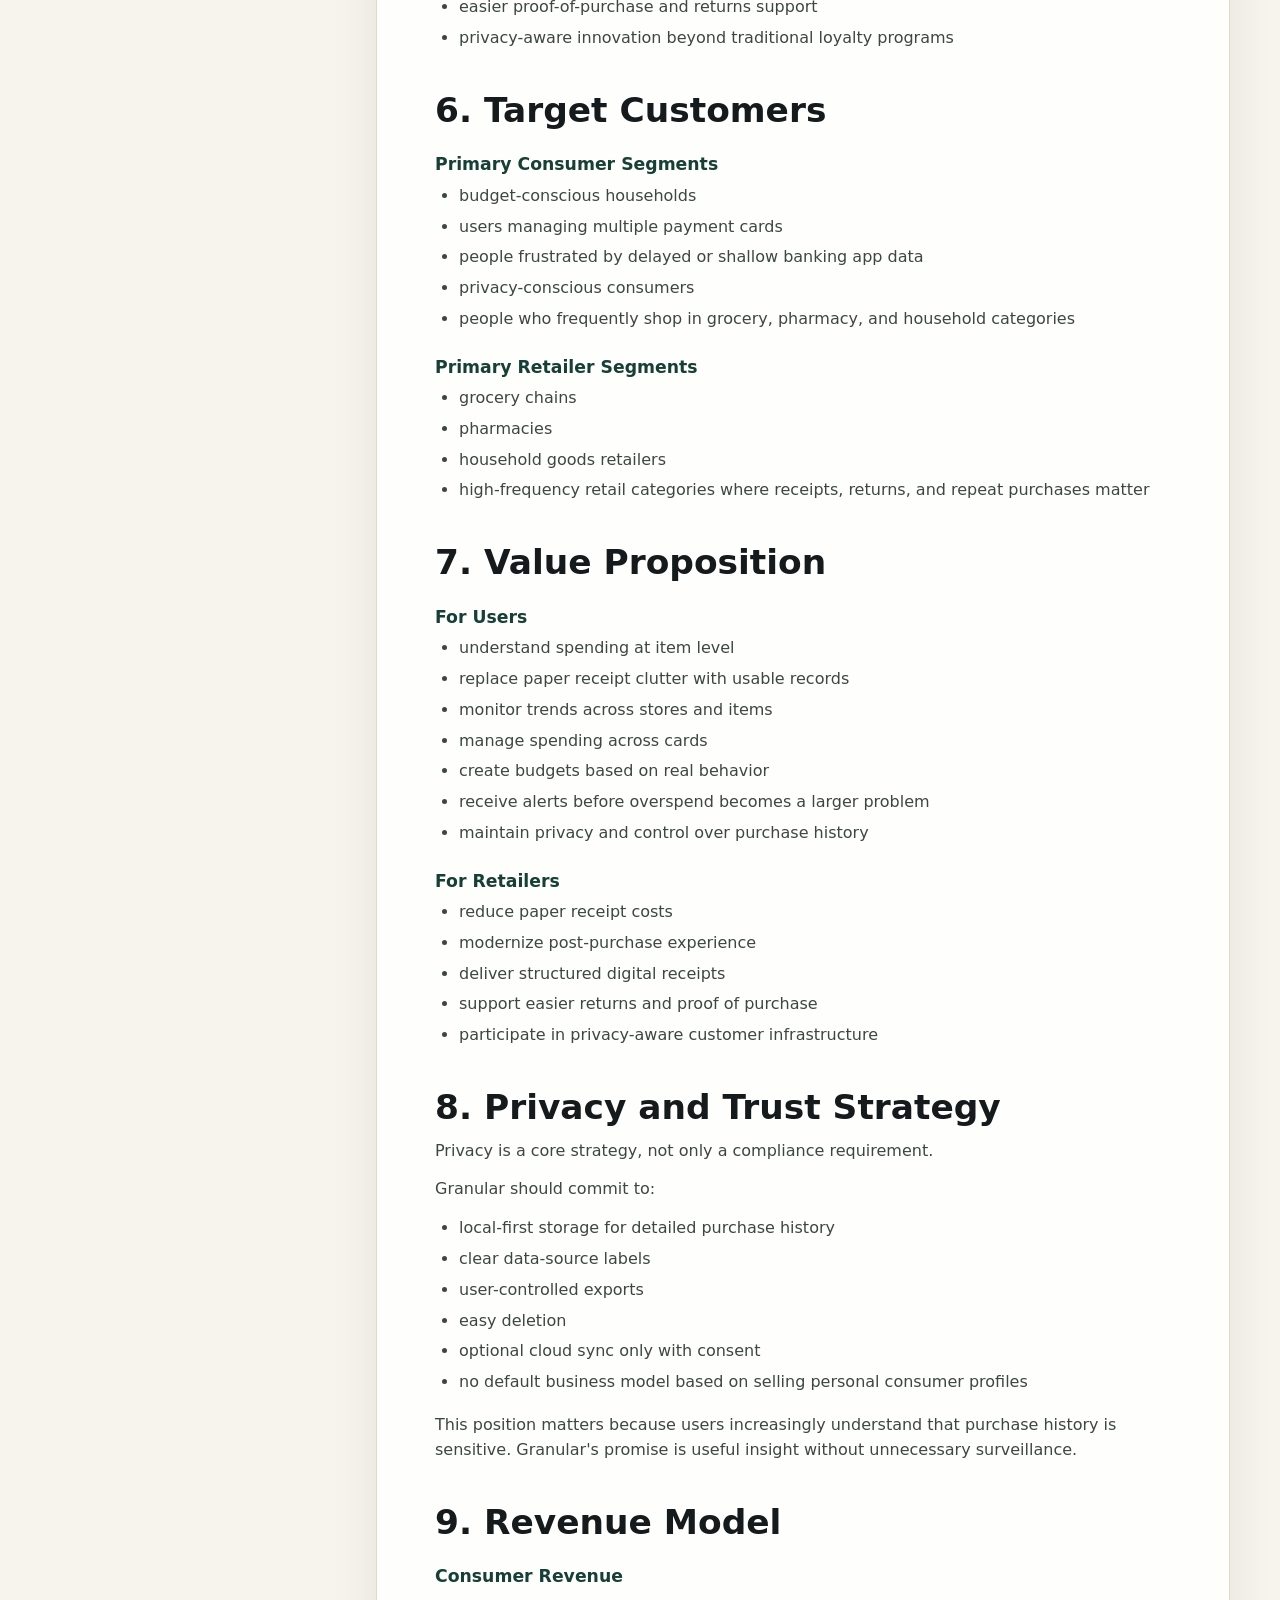
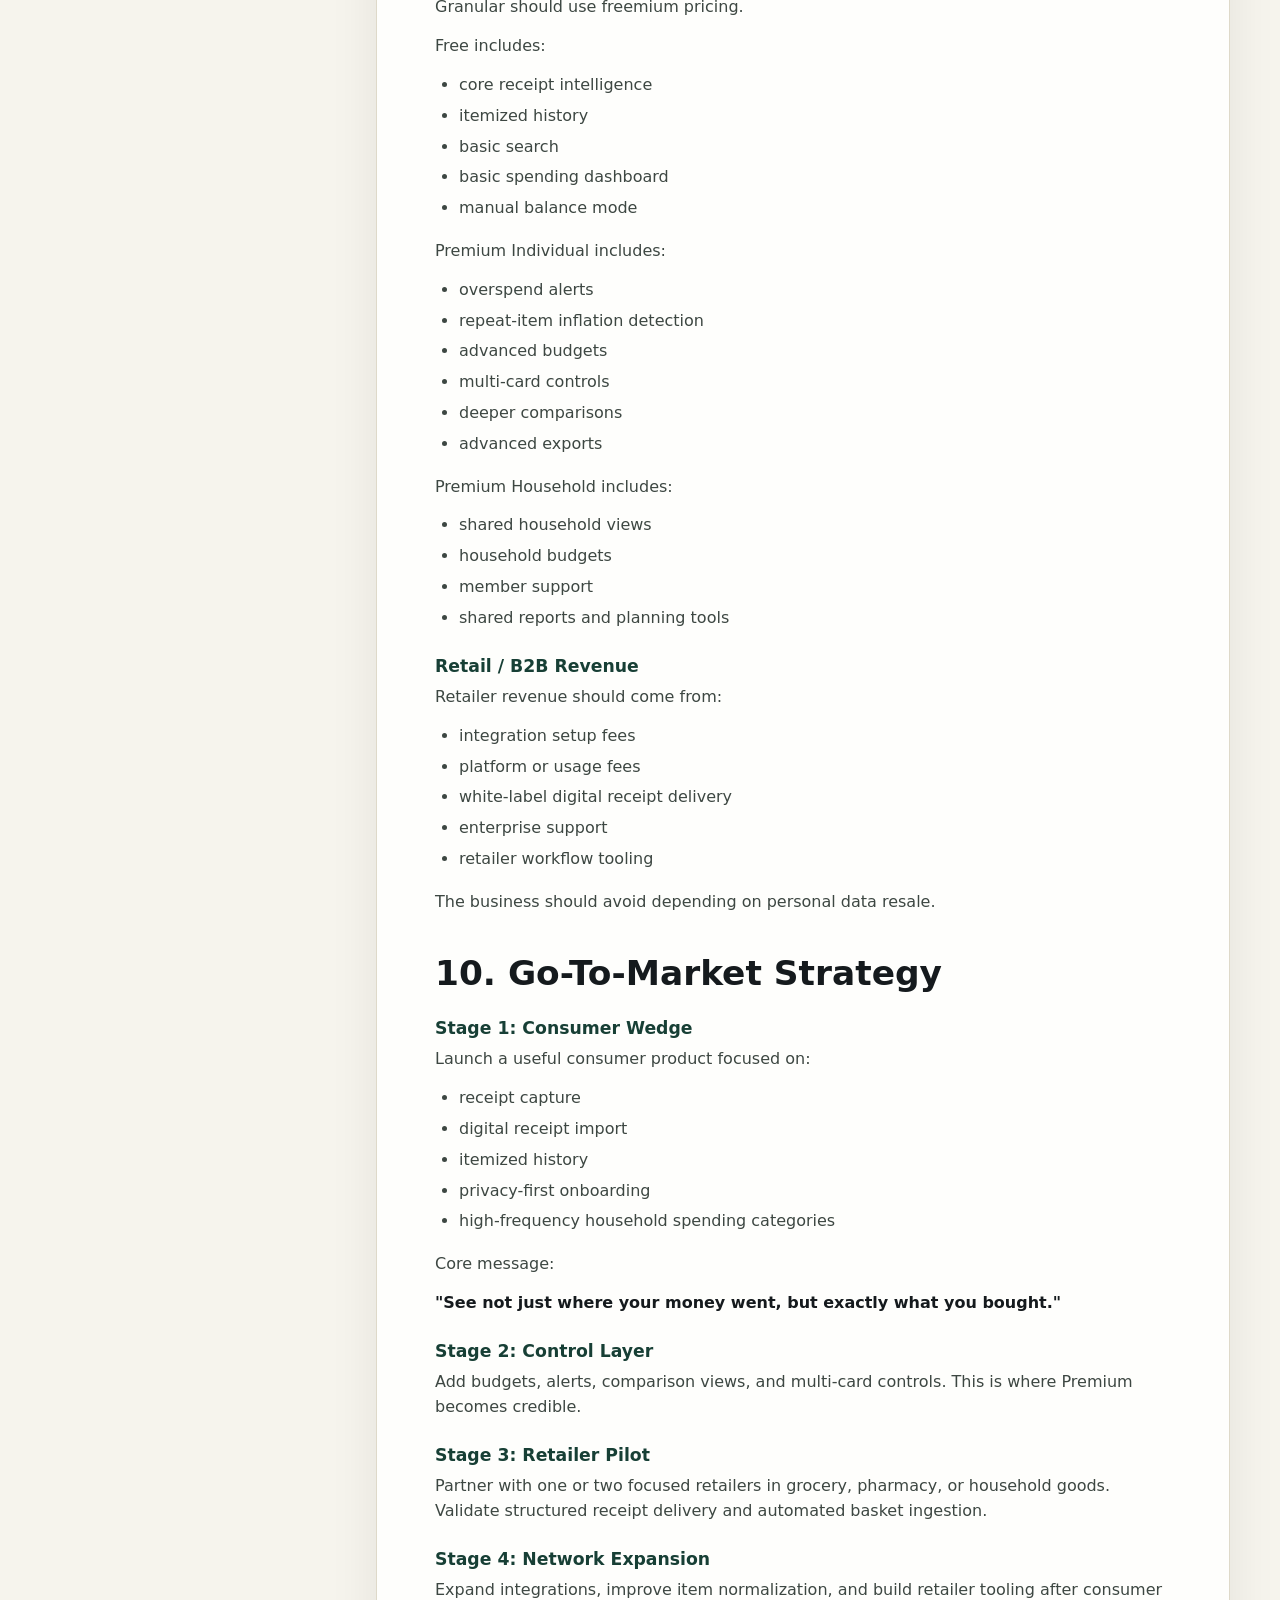
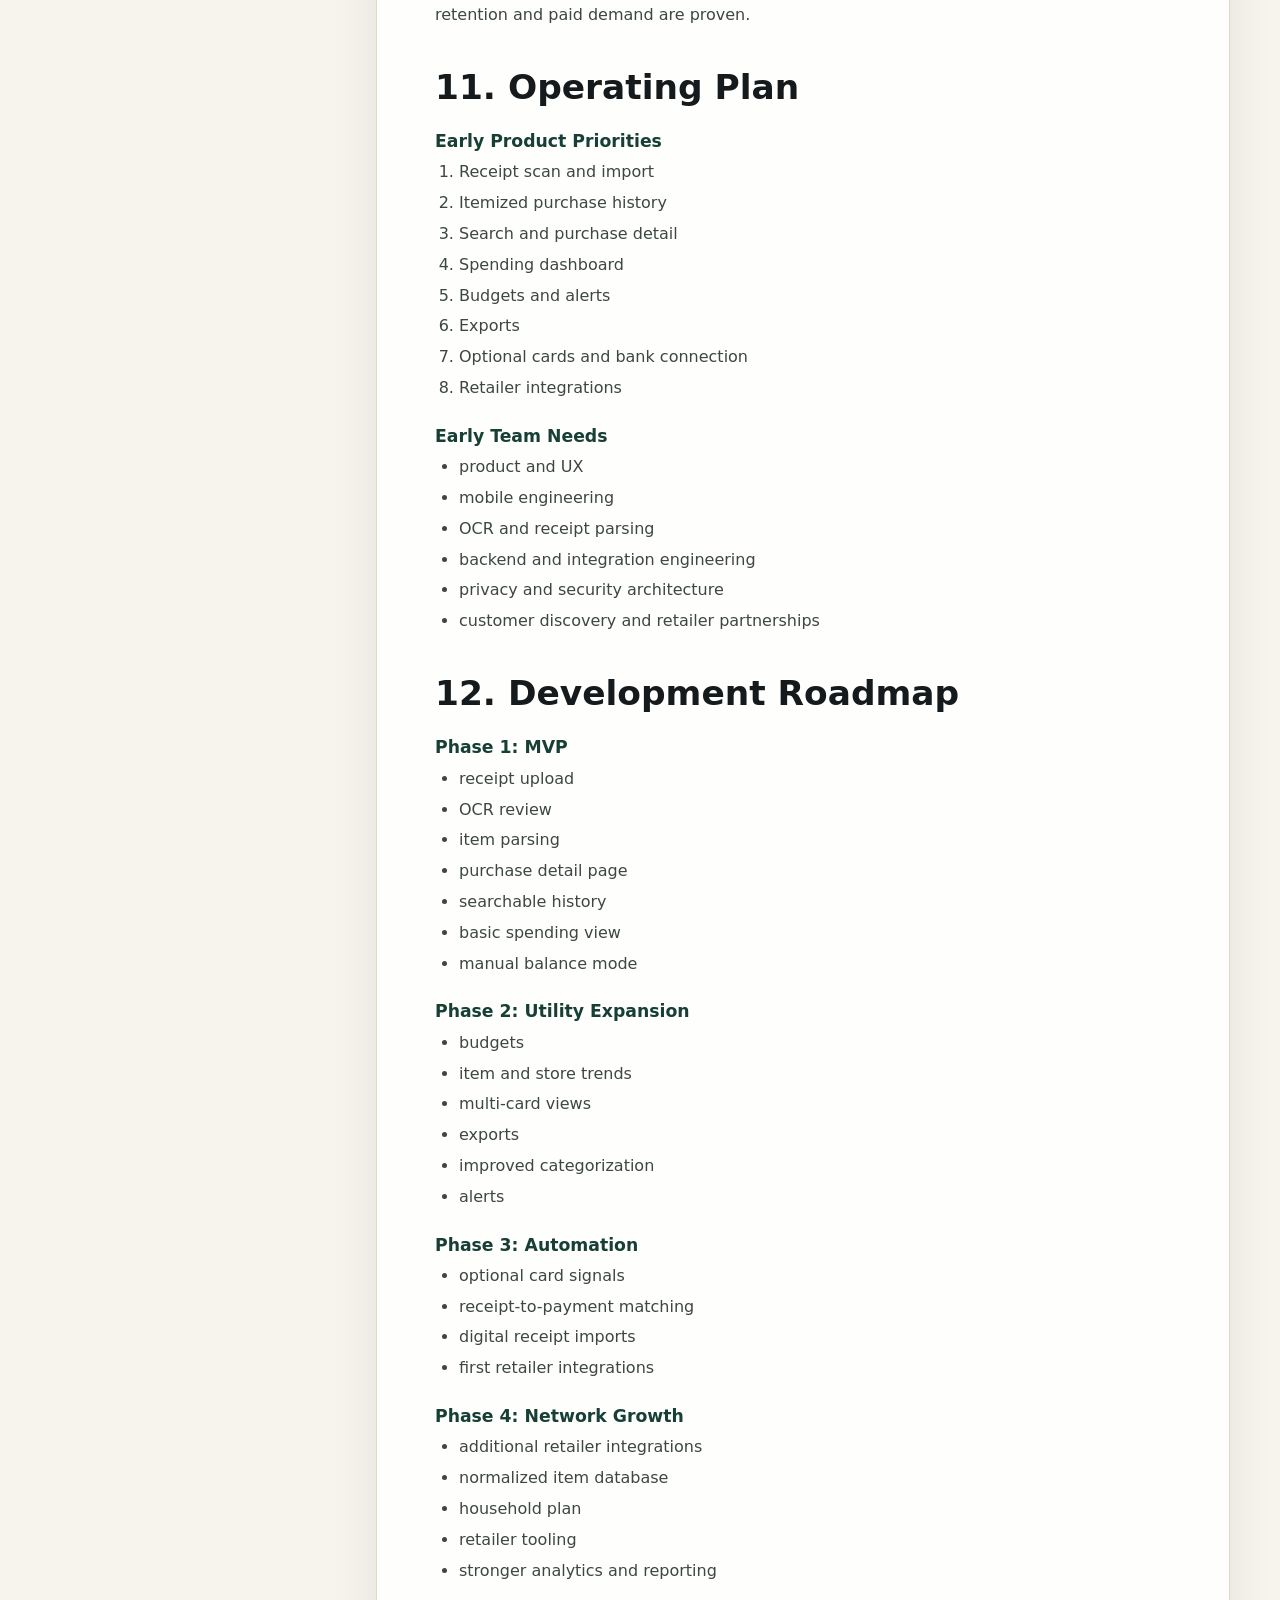
==== commit c49d6bdb: "Remove extra header actions" ====
--- a/index.html
+++ b/index.html
@@ -22,11 +22,6 @@
         <a href="#monetization">Premium</a>
         <a href="#rollout">Rollout</a>
       </nav>
-
-      <div class="header-actions">
-        <a class="ghost-action" href="#documents">Explore docs</a>
-        <a class="solid-action" href="#proposal">Start reading</a>
-      </div>
 
       <button class="menu-button" type="button" aria-label="Open menu" aria-expanded="false">
         <span></span>
@@ -56,7 +51,6 @@
           </p>
           <div class="hero-actions">
             <a class="primary-link" href="#proposal">Read the proposal</a>
-            <a class="secondary-link" href="#documents">Explore docs</a>
           </div>
         </div>
 
--- a/styles.css
+++ b/styles.css
@@ -137,14 +137,6 @@
   box-shadow: 0 8px 22px rgba(21, 26, 29, 0.06);
 }
 
-.header-actions {
-  display: flex;
-  align-items: center;
-  gap: 8px;
-}
-
-.ghost-action,
-.solid-action,
 .primary-link,
 .secondary-link {
   display: inline-flex;
@@ -158,28 +150,24 @@
   white-space: nowrap;
 }
 
-.ghost-action,
 .secondary-link {
   border: 1px solid var(--line);
   background: rgba(254, 254, 252, 0.78);
   color: var(--ink);
 }
 
-.solid-action,
 .primary-link {
   border: 1px solid var(--ink);
   background: var(--ink);
   color: #fff;
 }
 
-.secondary-link:hover,
-.ghost-action:hover {
+.secondary-link:hover {
   border-color: var(--line-strong);
   background: var(--surface);
 }
 
-.primary-link:hover,
-.solid-action:hover {
+.primary-link:hover {
   background: #000;
 }
 
@@ -727,8 +715,7 @@
 }
 
 @media (max-width: 1020px) {
-  .desktop-nav,
-  .header-actions {
+  .desktop-nav {
     display: none;
   }
 
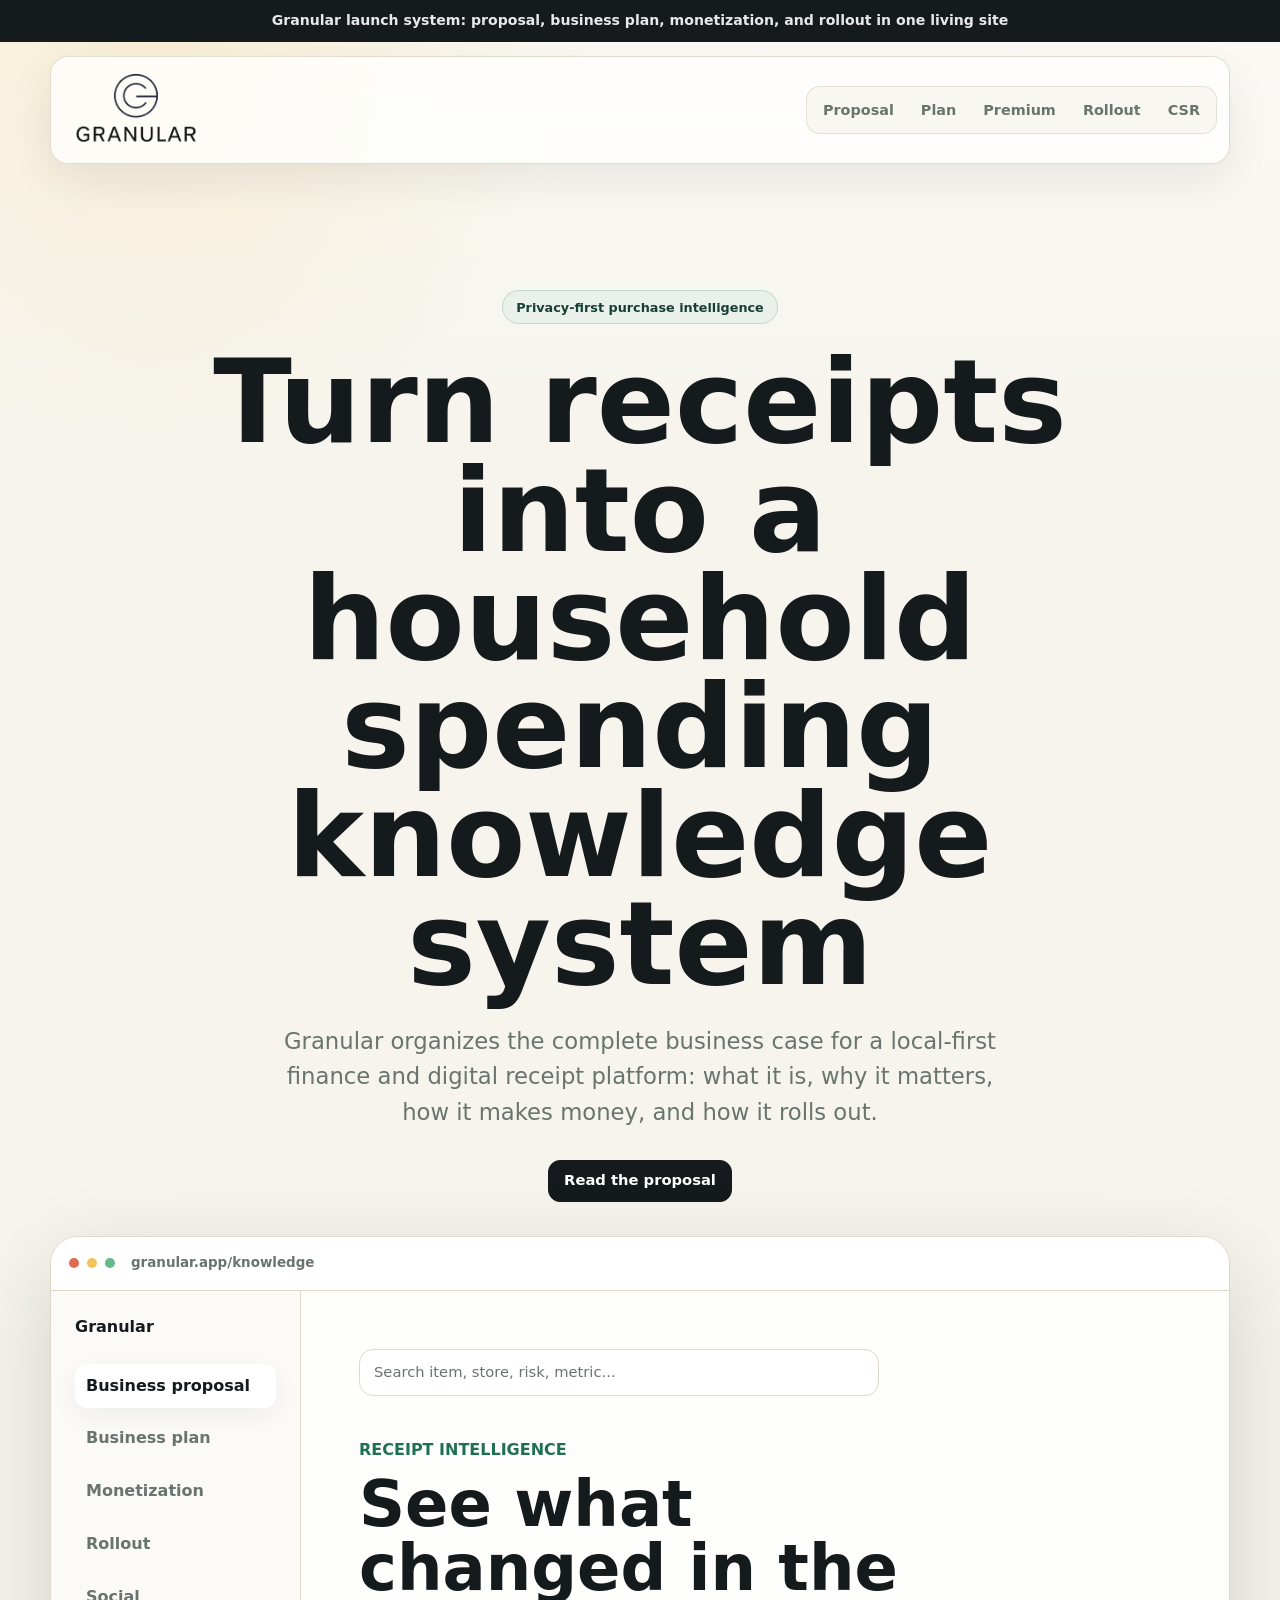
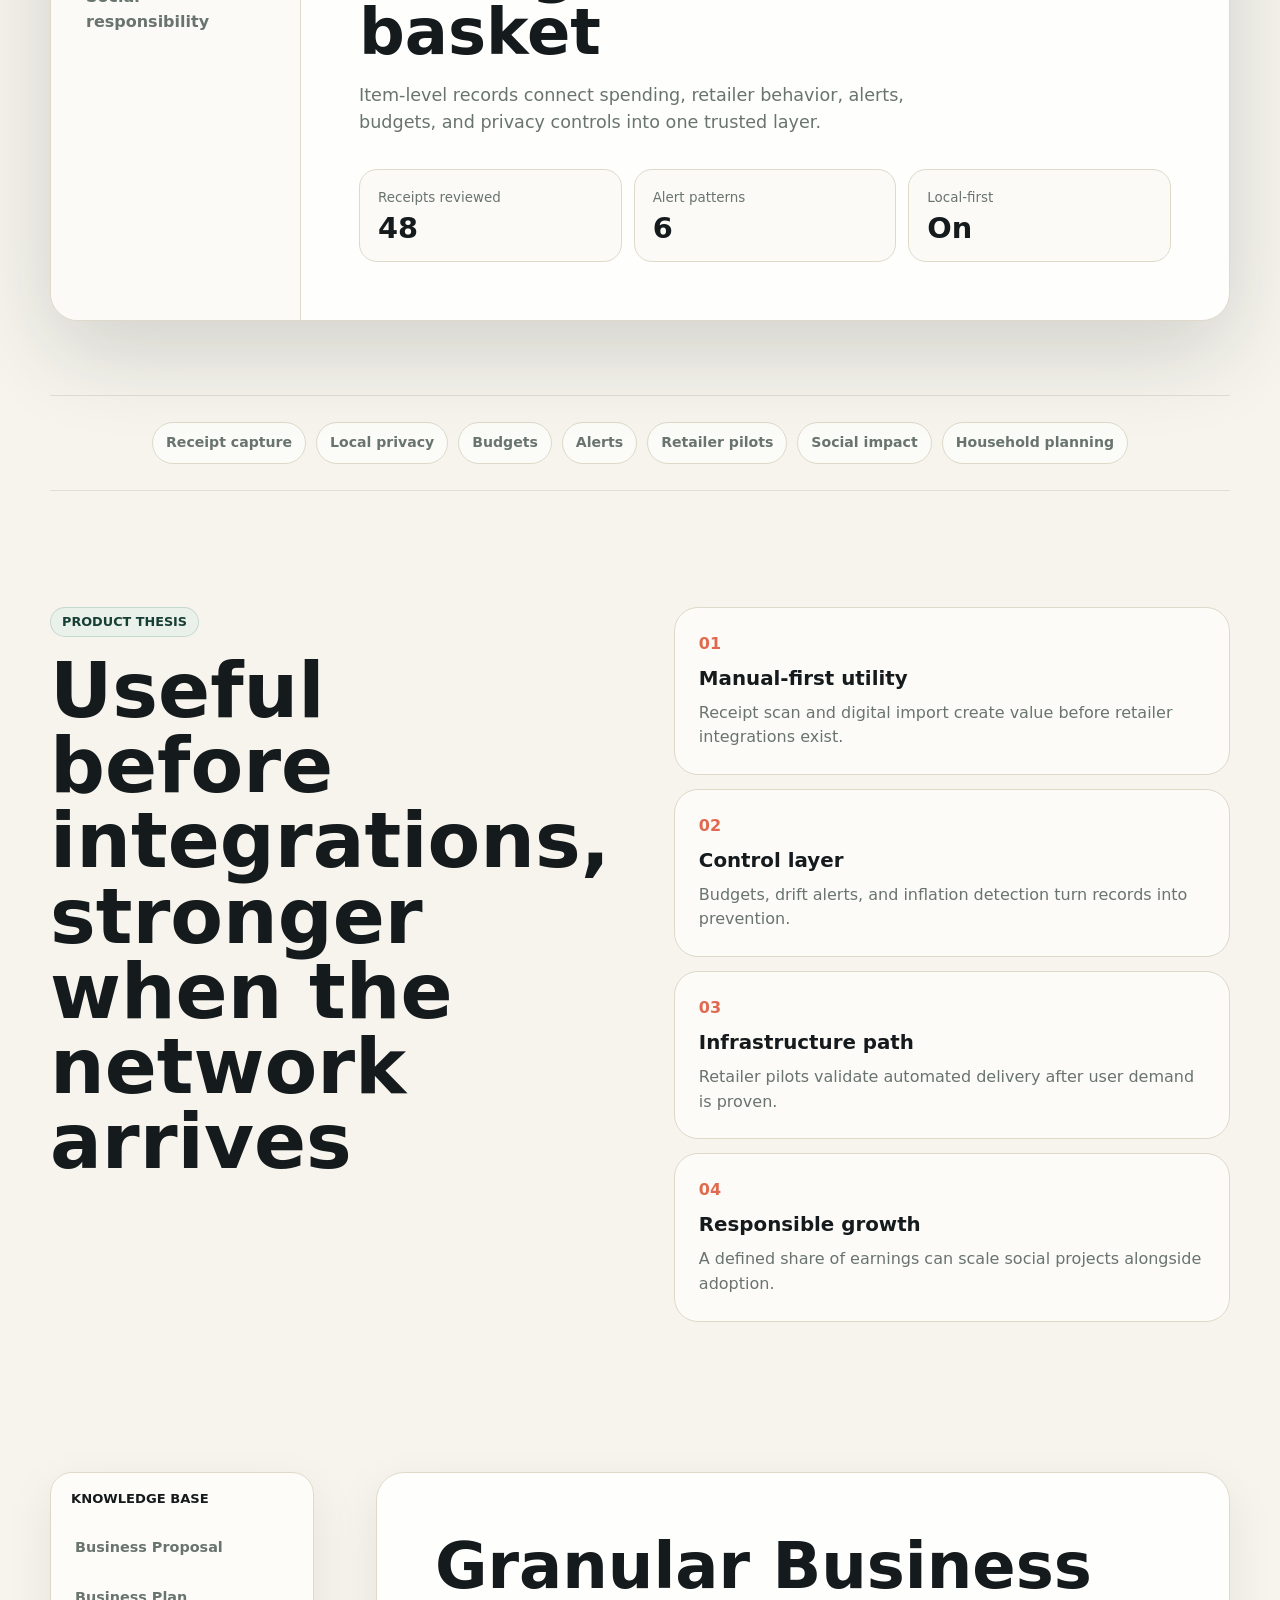
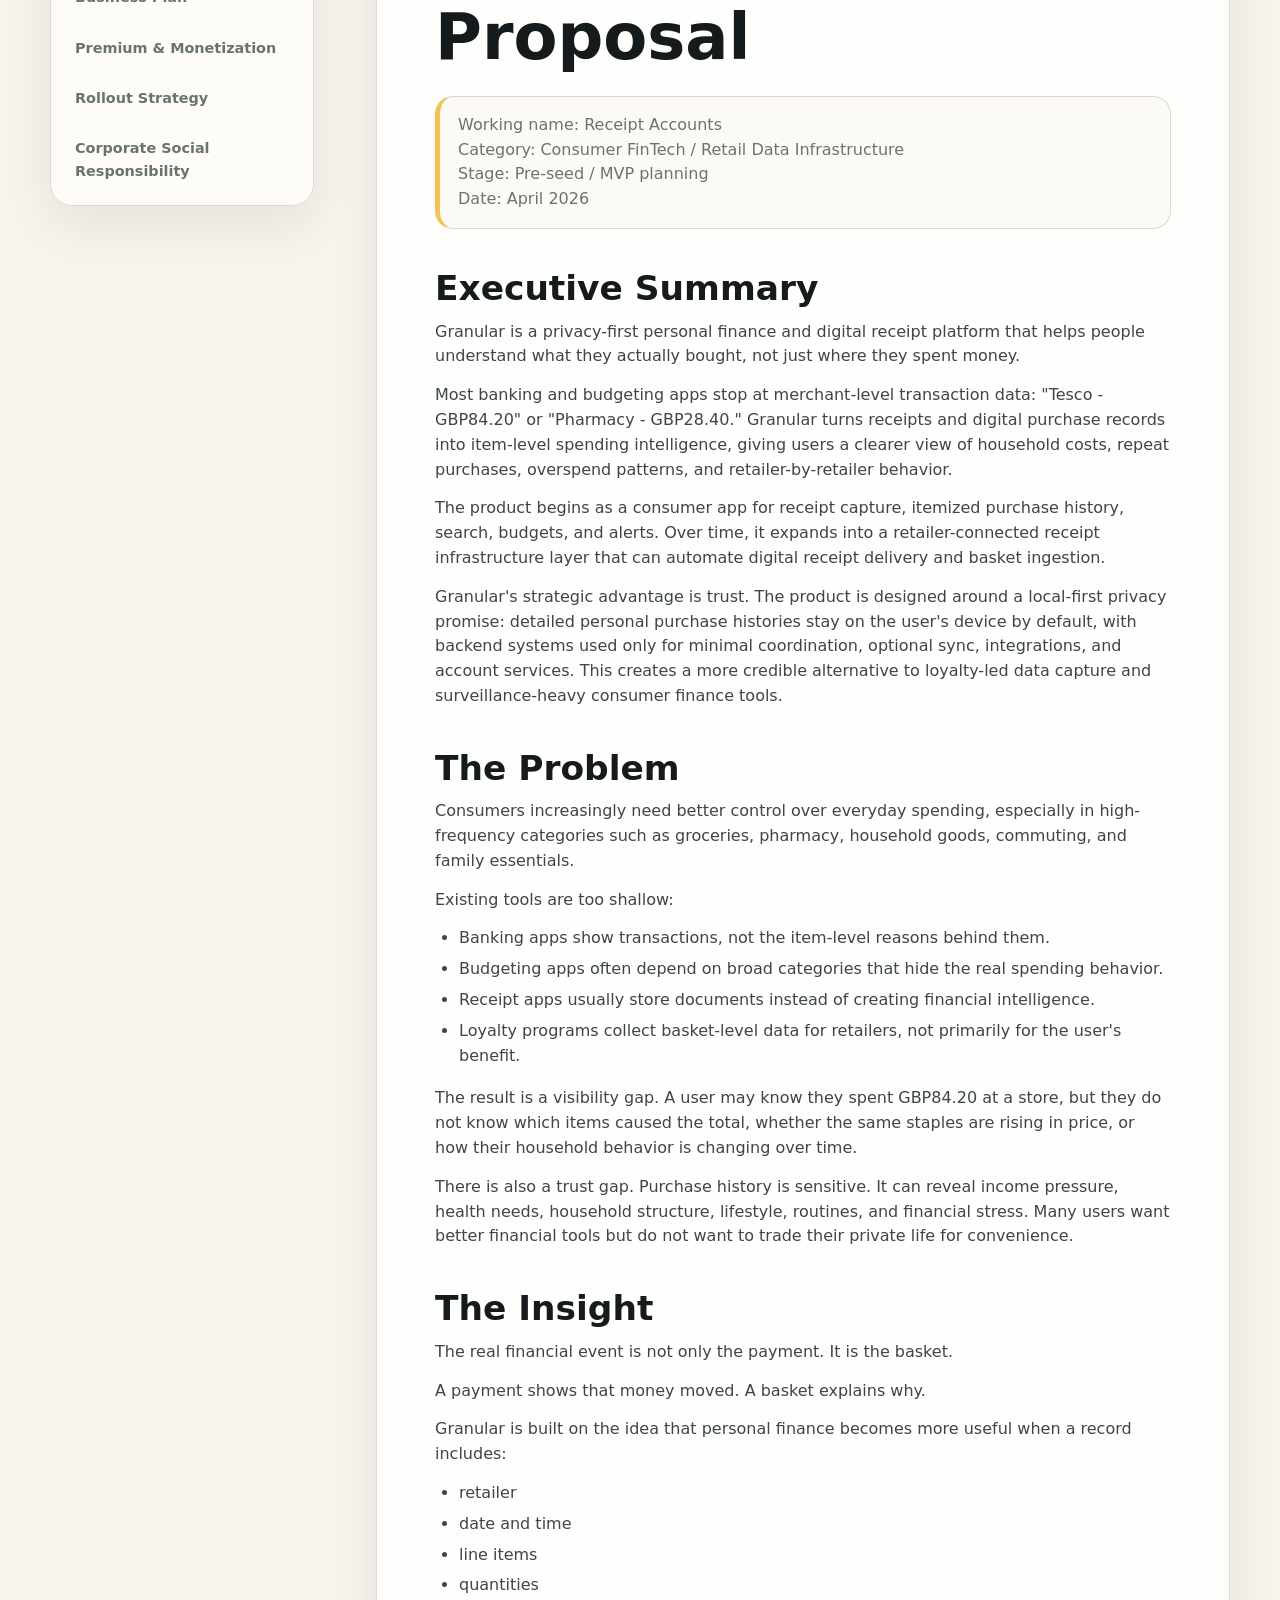
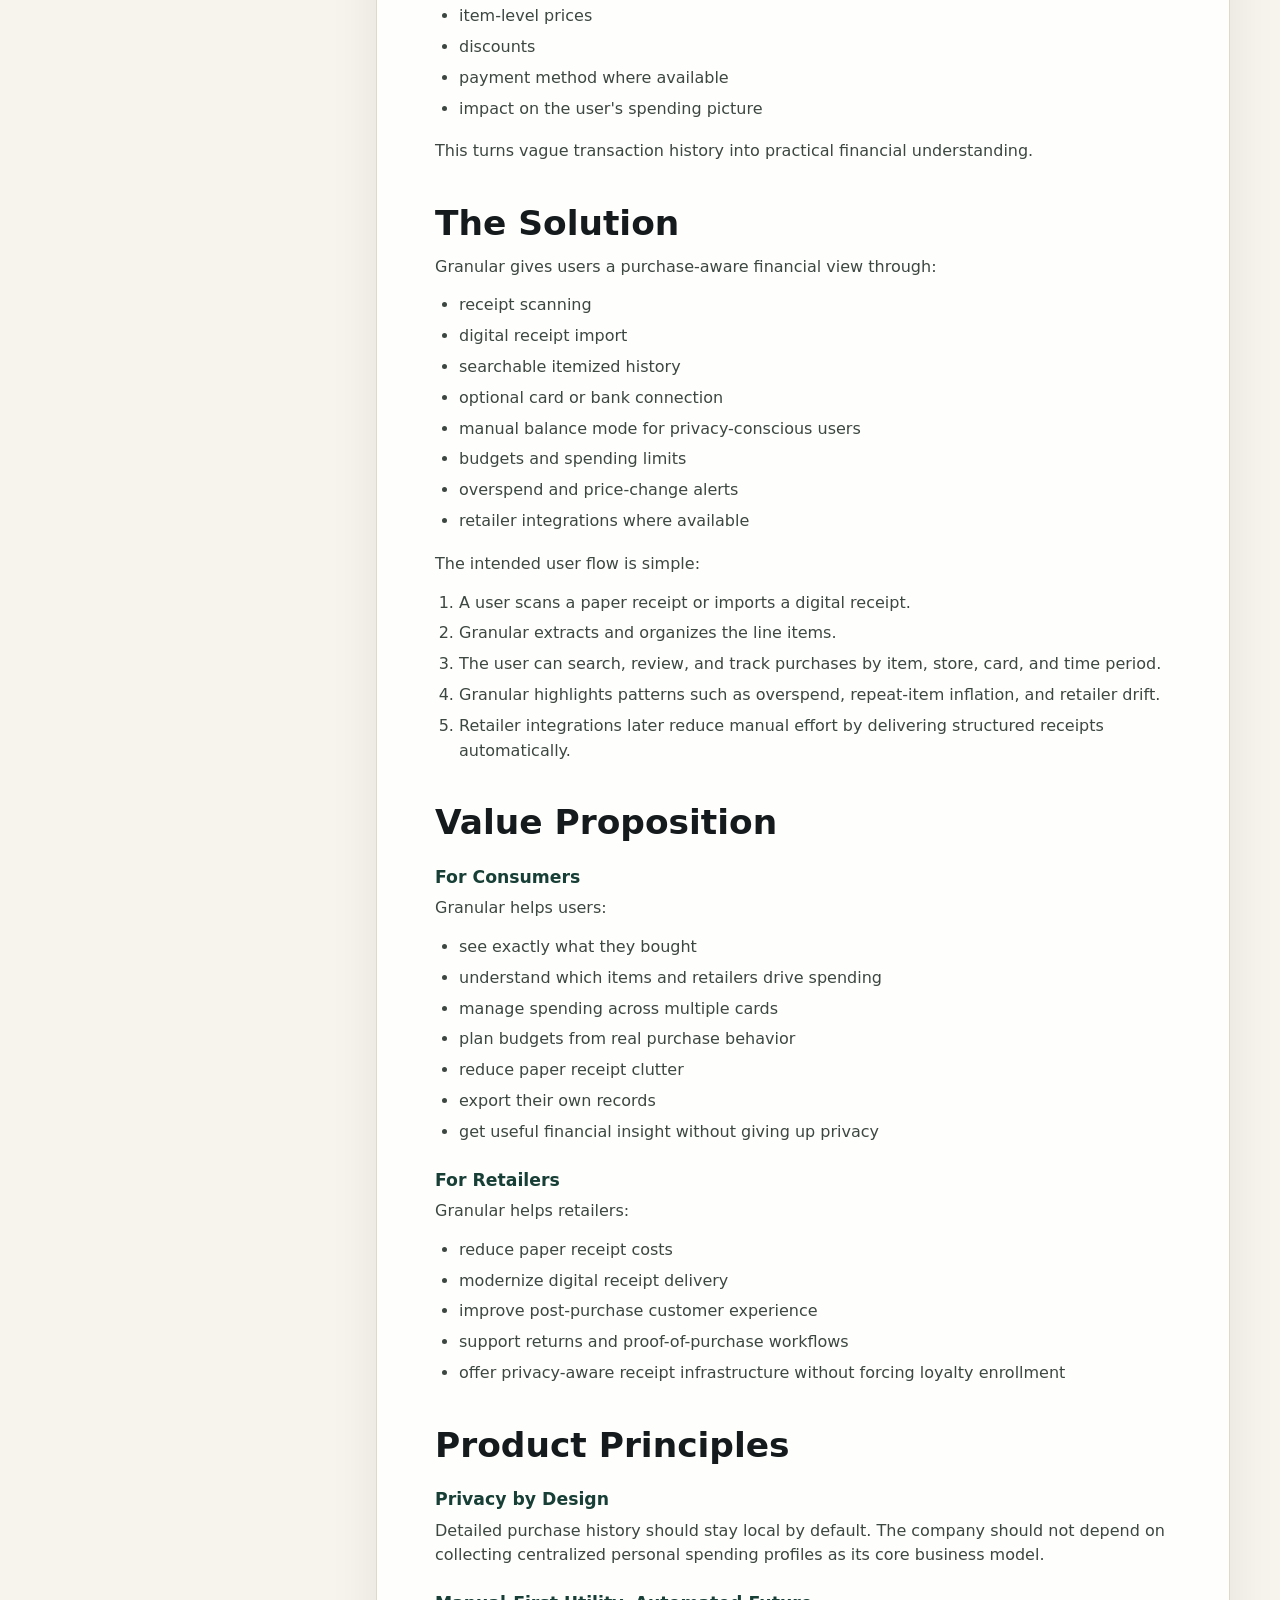
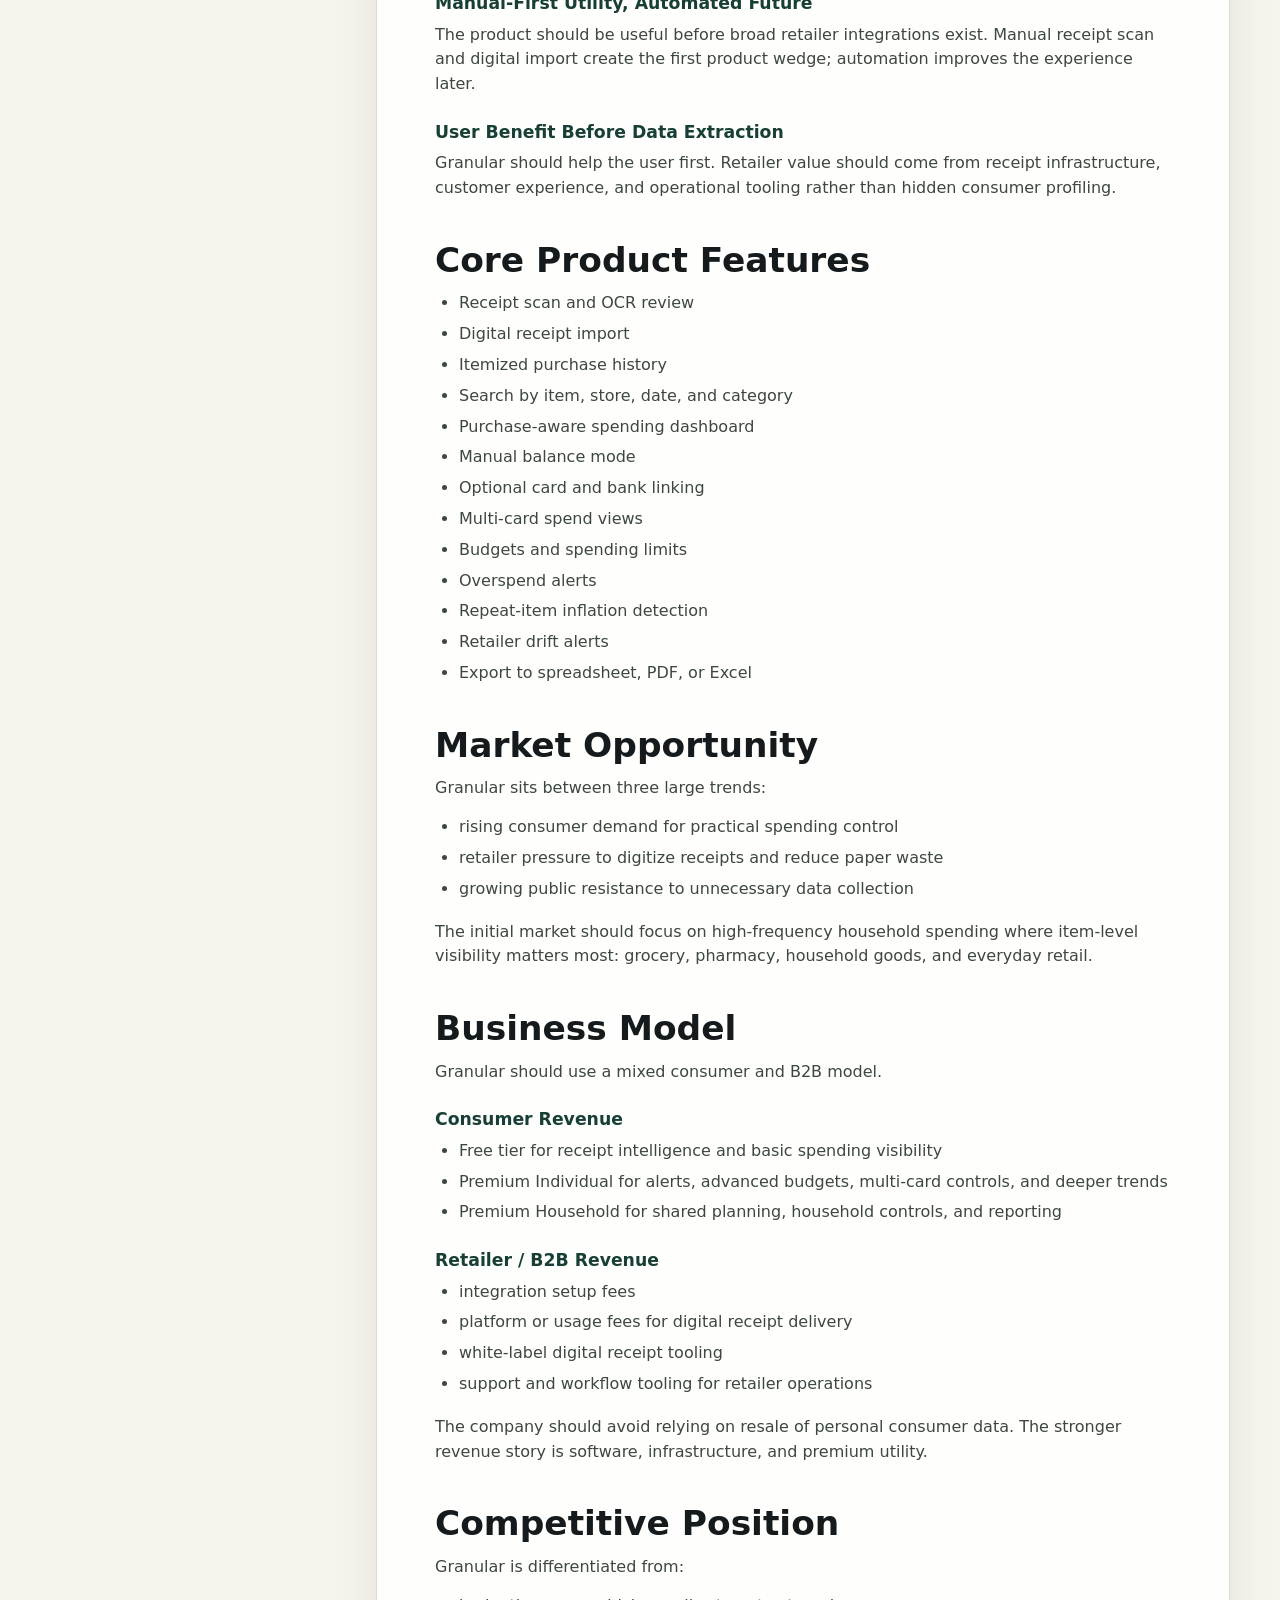
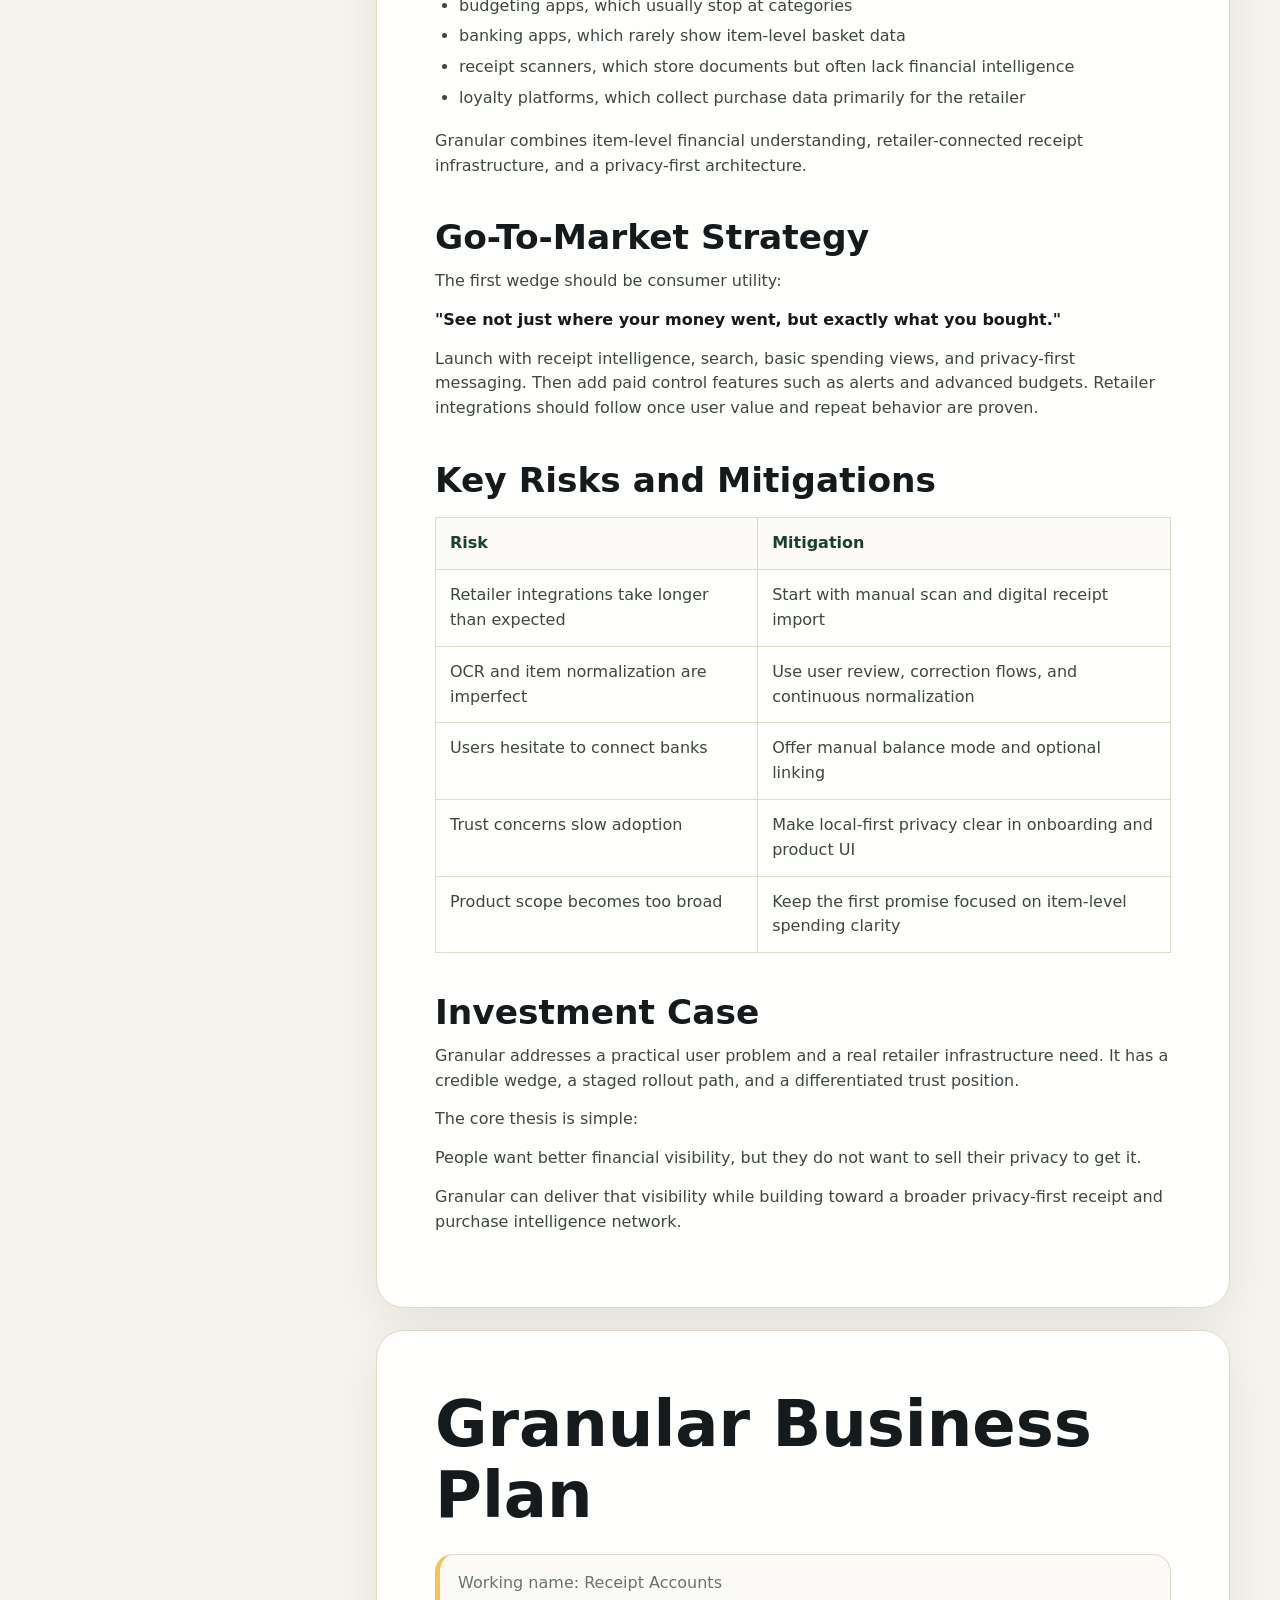
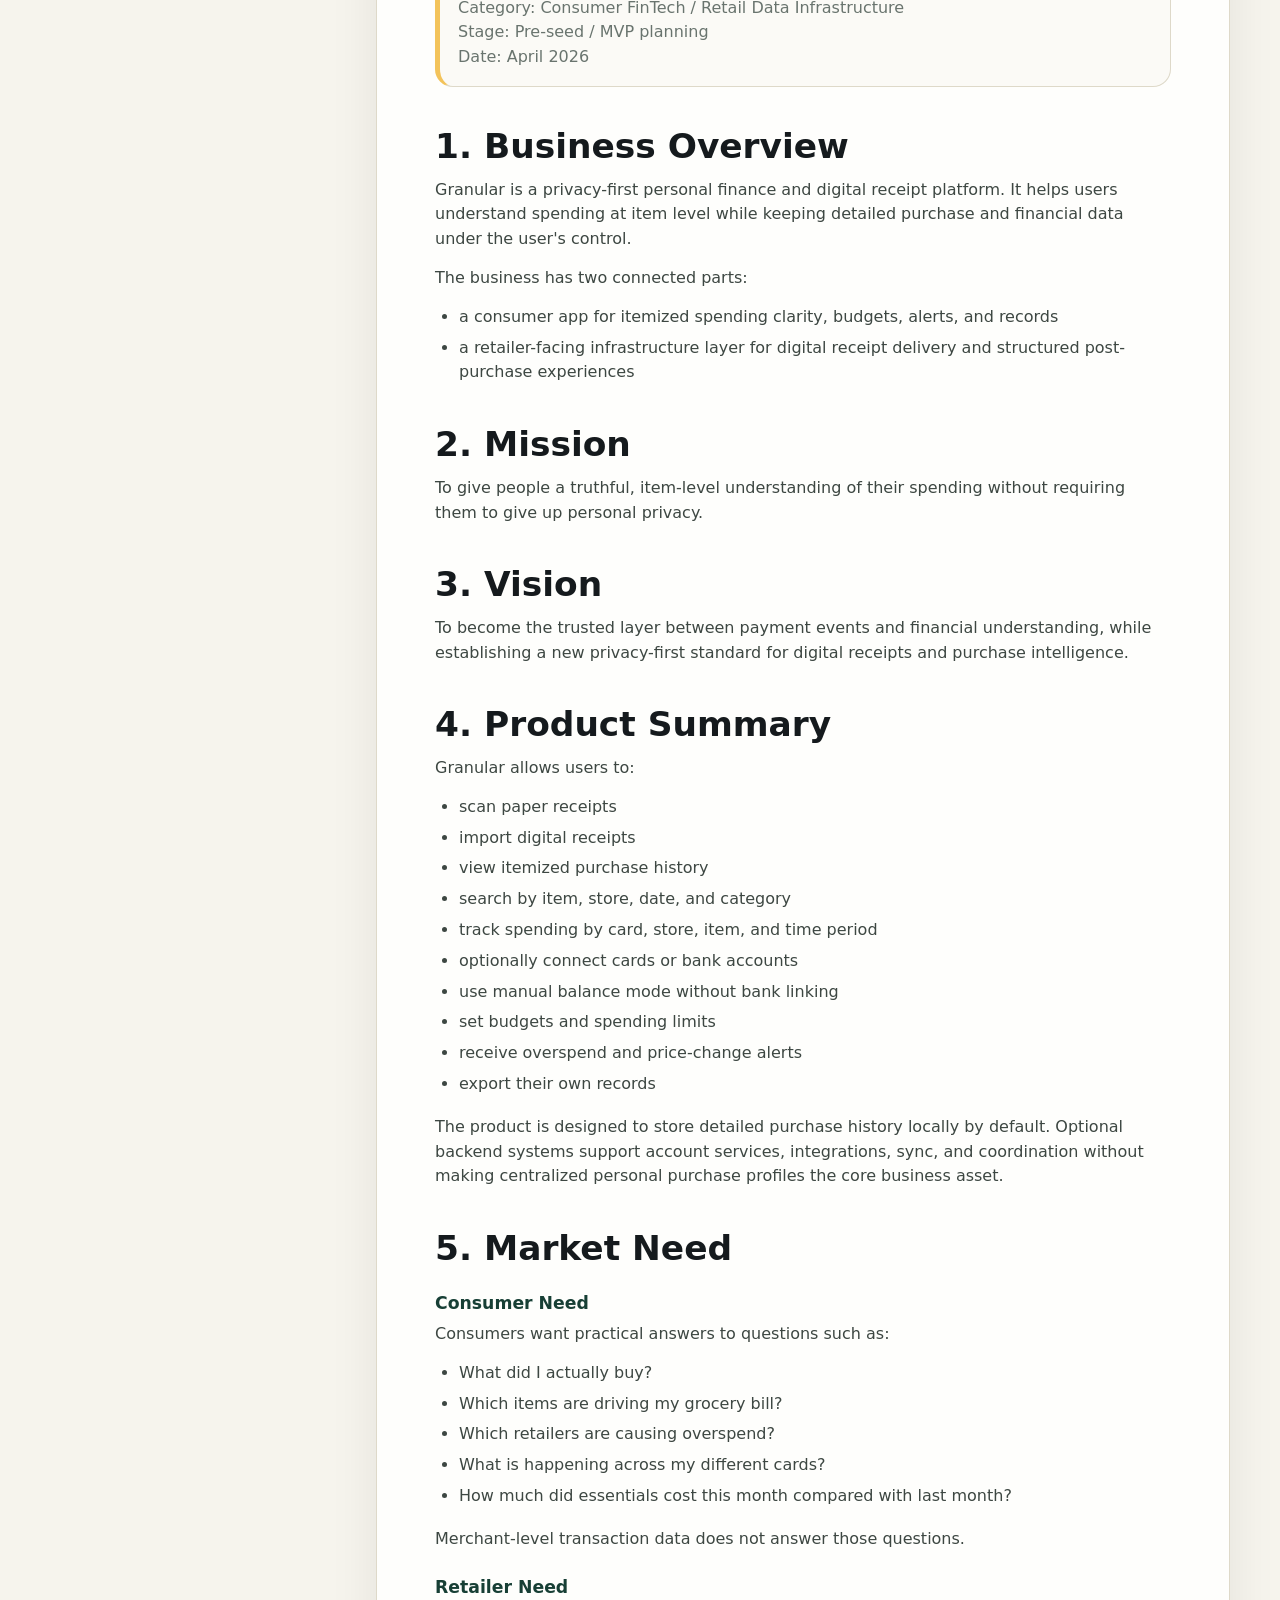
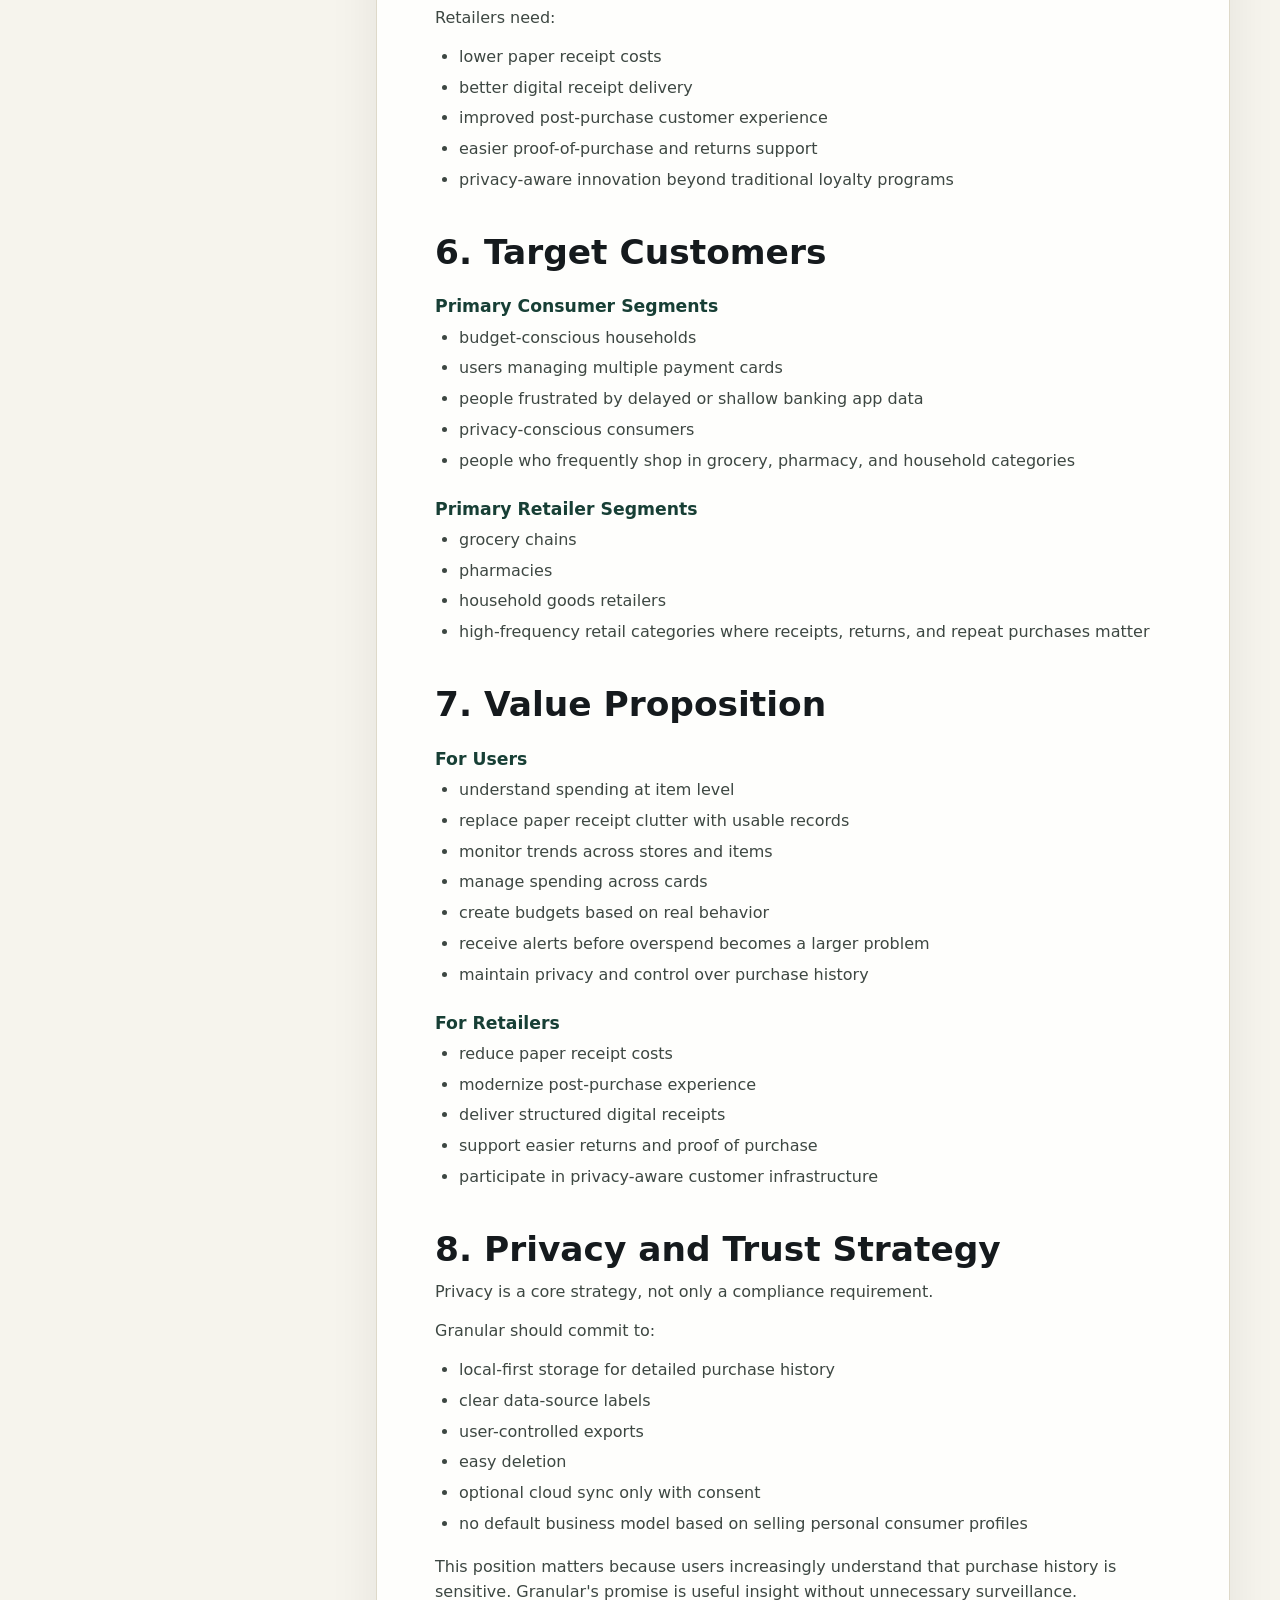
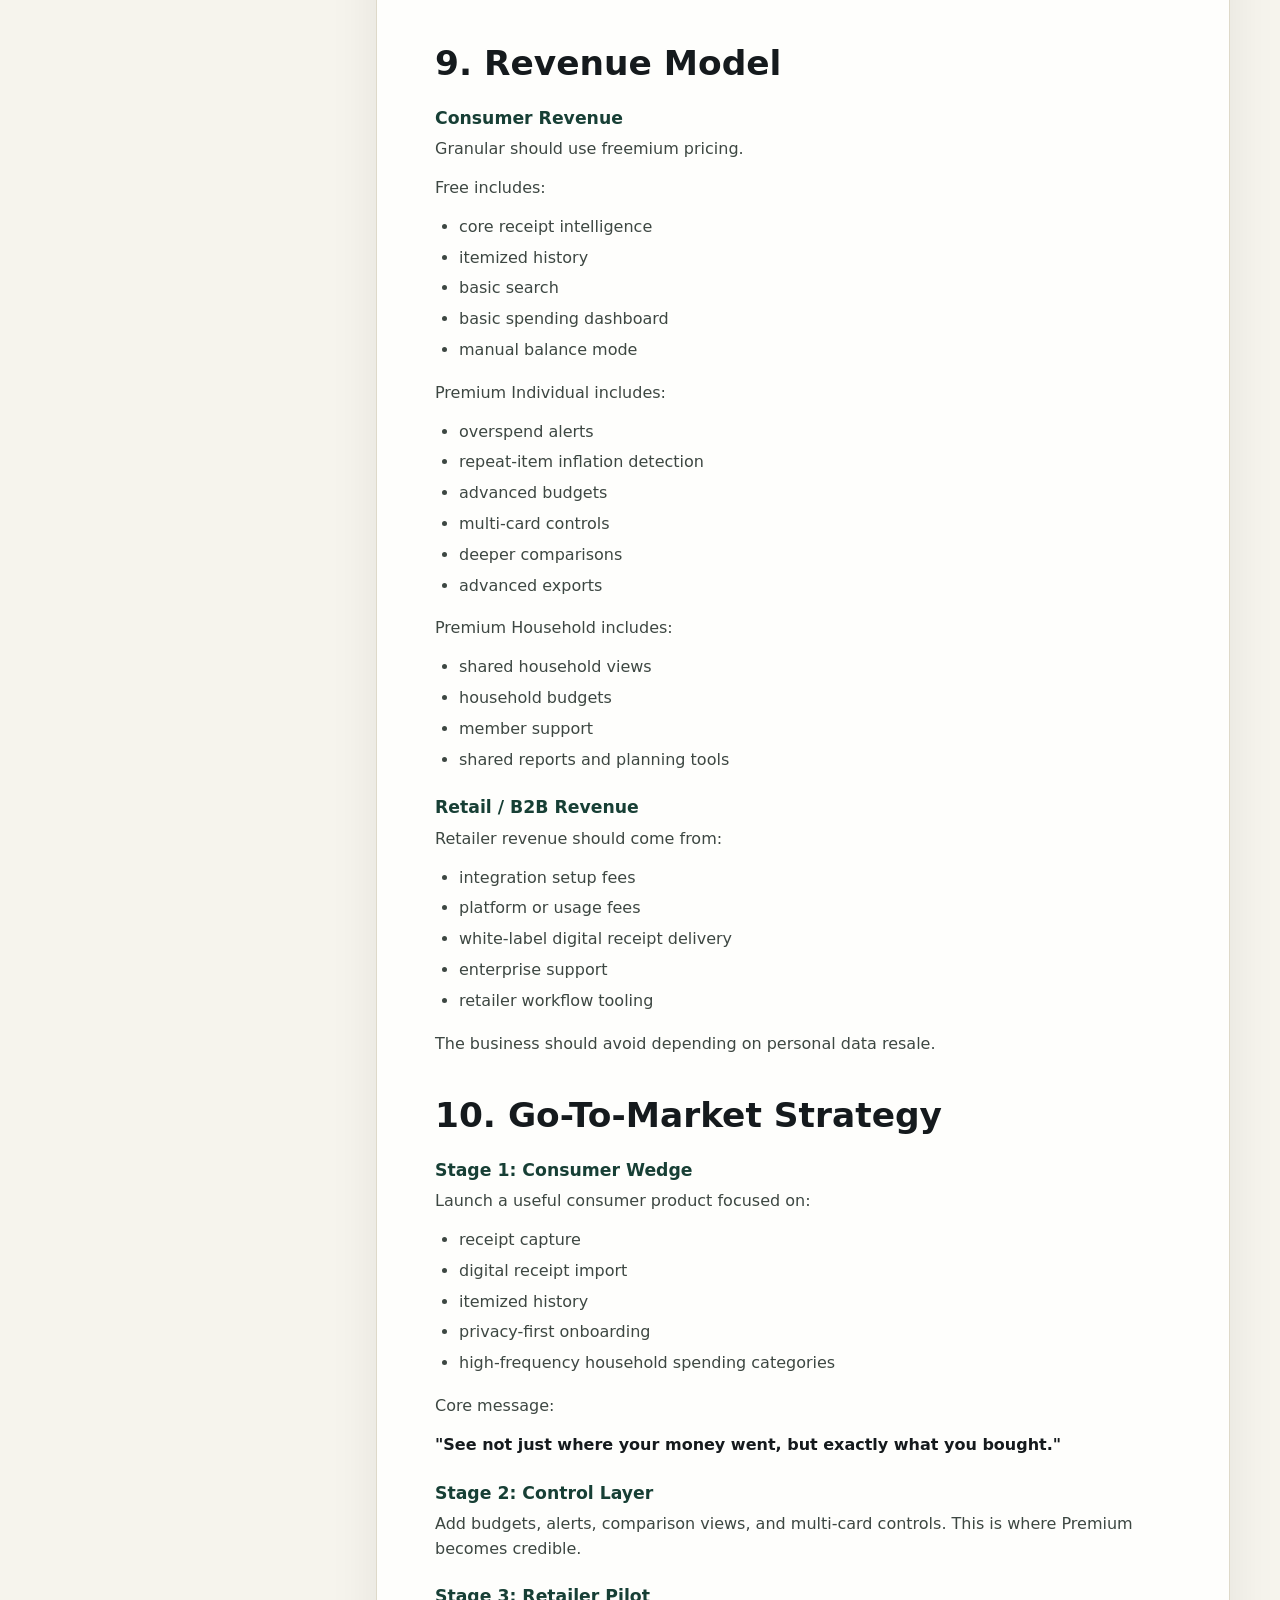
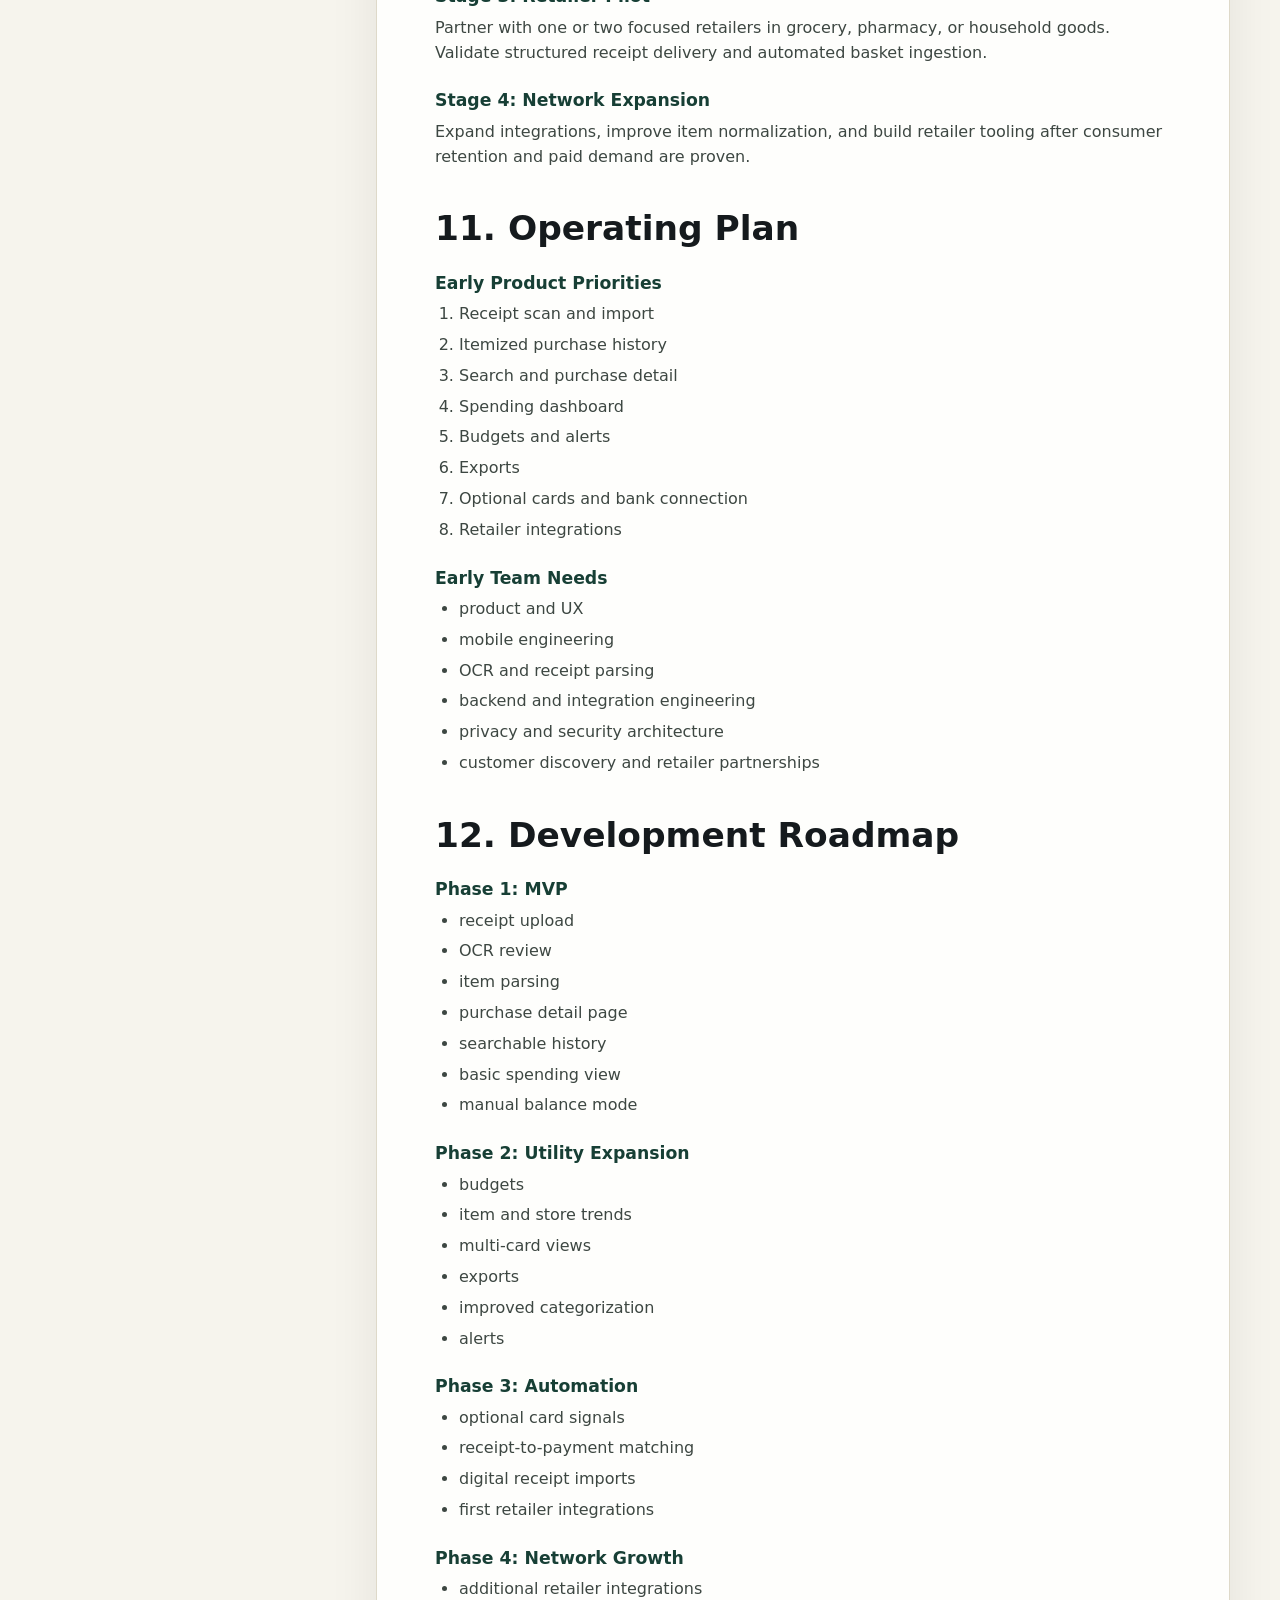
==== commit 9048f25e: "Add corporate social responsibility section" ====
--- a/index.html
+++ b/index.html
@@ -21,6 +21,7 @@
         <a href="#business-plan">Plan</a>
         <a href="#monetization">Premium</a>
         <a href="#rollout">Rollout</a>
+        <a href="#social">CSR</a>
       </nav>
 
       <button class="menu-button" type="button" aria-label="Open menu" aria-expanded="false">
@@ -36,6 +37,7 @@
         <a href="#business-plan">Business Plan</a>
         <a href="#monetization">Premium & Monetization</a>
         <a href="#rollout">Rollout Strategy</a>
+        <a href="#social">Corporate Social Responsibility</a>
       </nav>
     </div>
 
@@ -69,6 +71,7 @@
                 <a href="#business-plan">Business plan</a>
                 <a href="#monetization">Monetization</a>
                 <a href="#rollout">Rollout</a>
+                <a href="#social">Social responsibility</a>
               </aside>
               <article>
                 <div class="search-box">Search item, store, risk, metric...</div>
@@ -104,6 +107,7 @@
         <span>Budgets</span>
         <span>Alerts</span>
         <span>Retailer pilots</span>
+        <span>Social impact</span>
         <span>Household planning</span>
       </section>
 
@@ -128,6 +132,11 @@
             <h3>Infrastructure path</h3>
             <p>Retailer pilots validate automated delivery after user demand is proven.</p>
           </article>
+          <article>
+            <strong>04</strong>
+            <h3>Responsible growth</h3>
+            <p>A defined share of earnings can scale social projects alongside adoption.</p>
+          </article>
         </div>
       </section>
 
@@ -138,6 +147,7 @@
           <a href="#business-plan">Business Plan</a>
           <a href="#monetization">Premium & Monetization</a>
           <a href="#rollout">Rollout Strategy</a>
+          <a href="#social">Corporate Social Responsibility</a>
         </aside>
 
         <div class="documents">
@@ -145,6 +155,7 @@
           <article class="document-section" id="business-plan" data-doc="businessPlan"></article>
           <article class="document-section" id="monetization" data-doc="monetization"></article>
           <article class="document-section" id="rollout" data-doc="rollout"></article>
+          <article class="document-section" id="social" data-doc="social"></article>
         </div>
       </section>
 
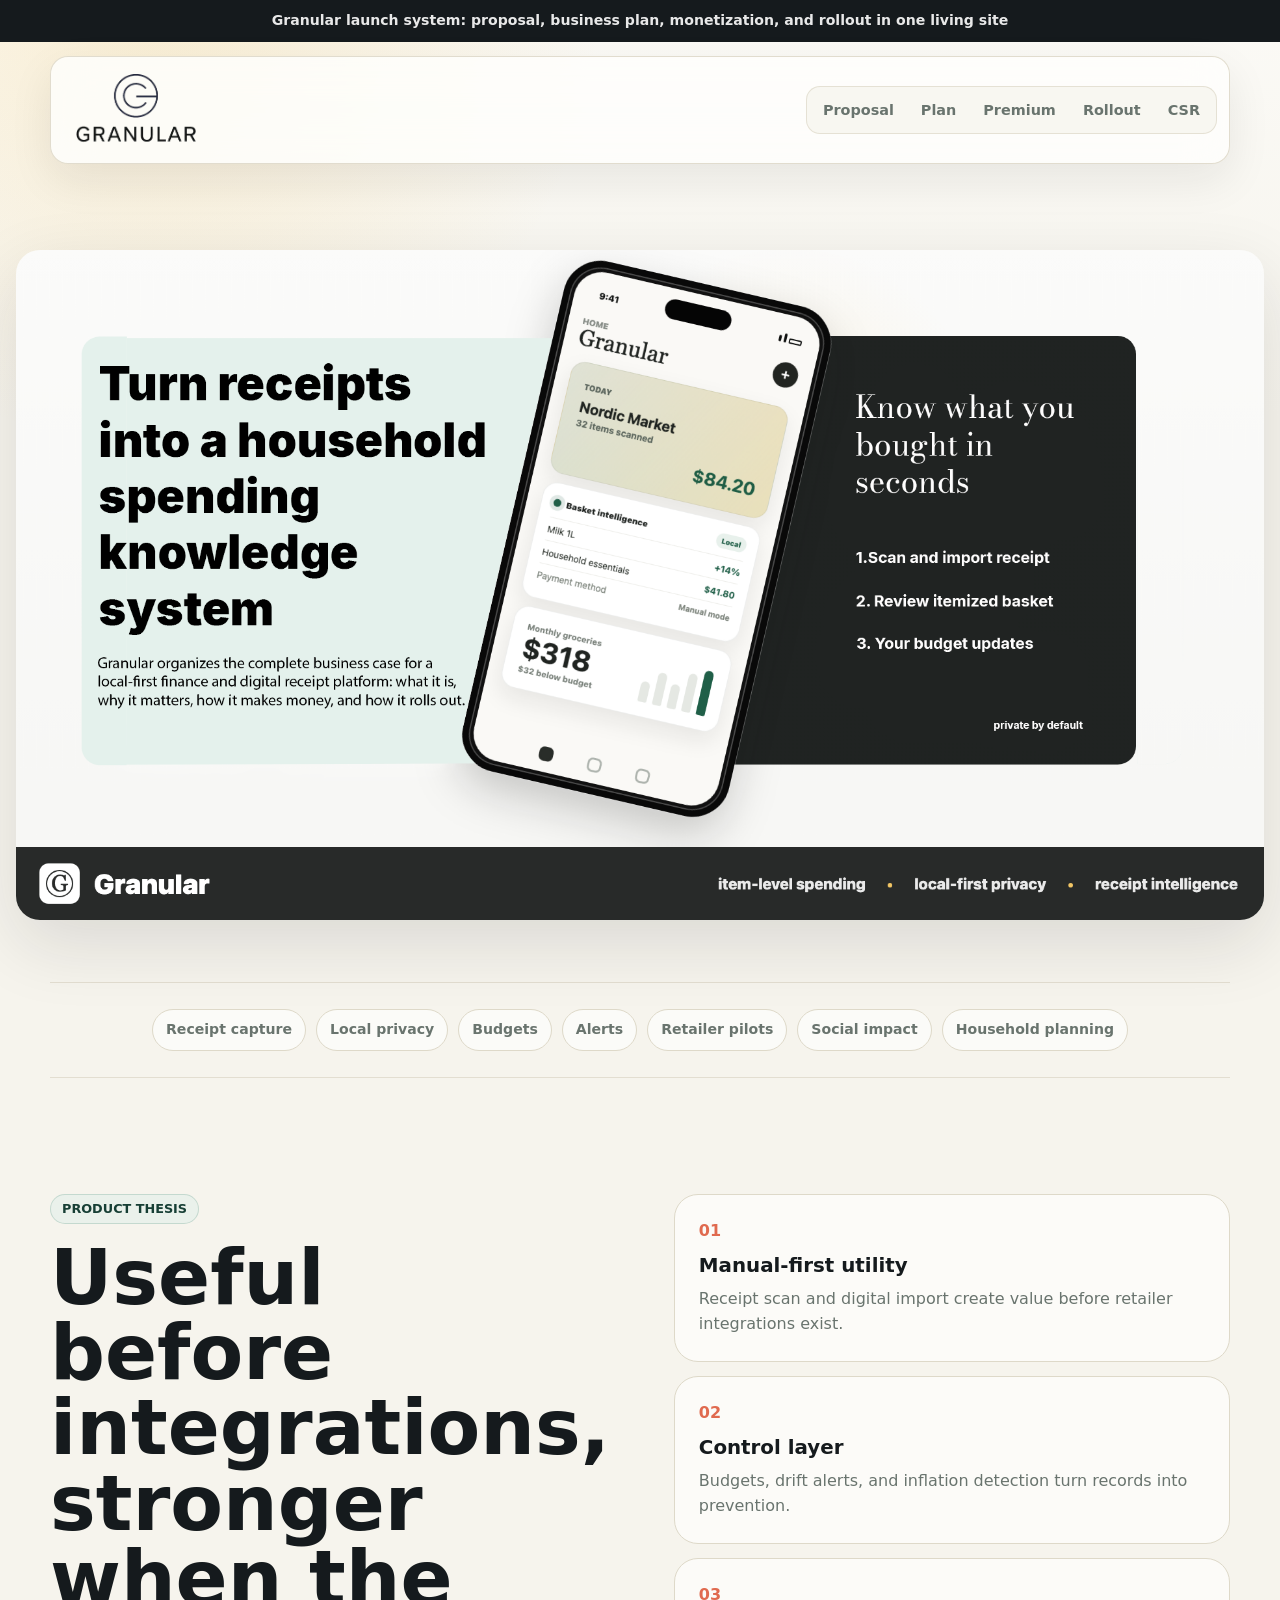
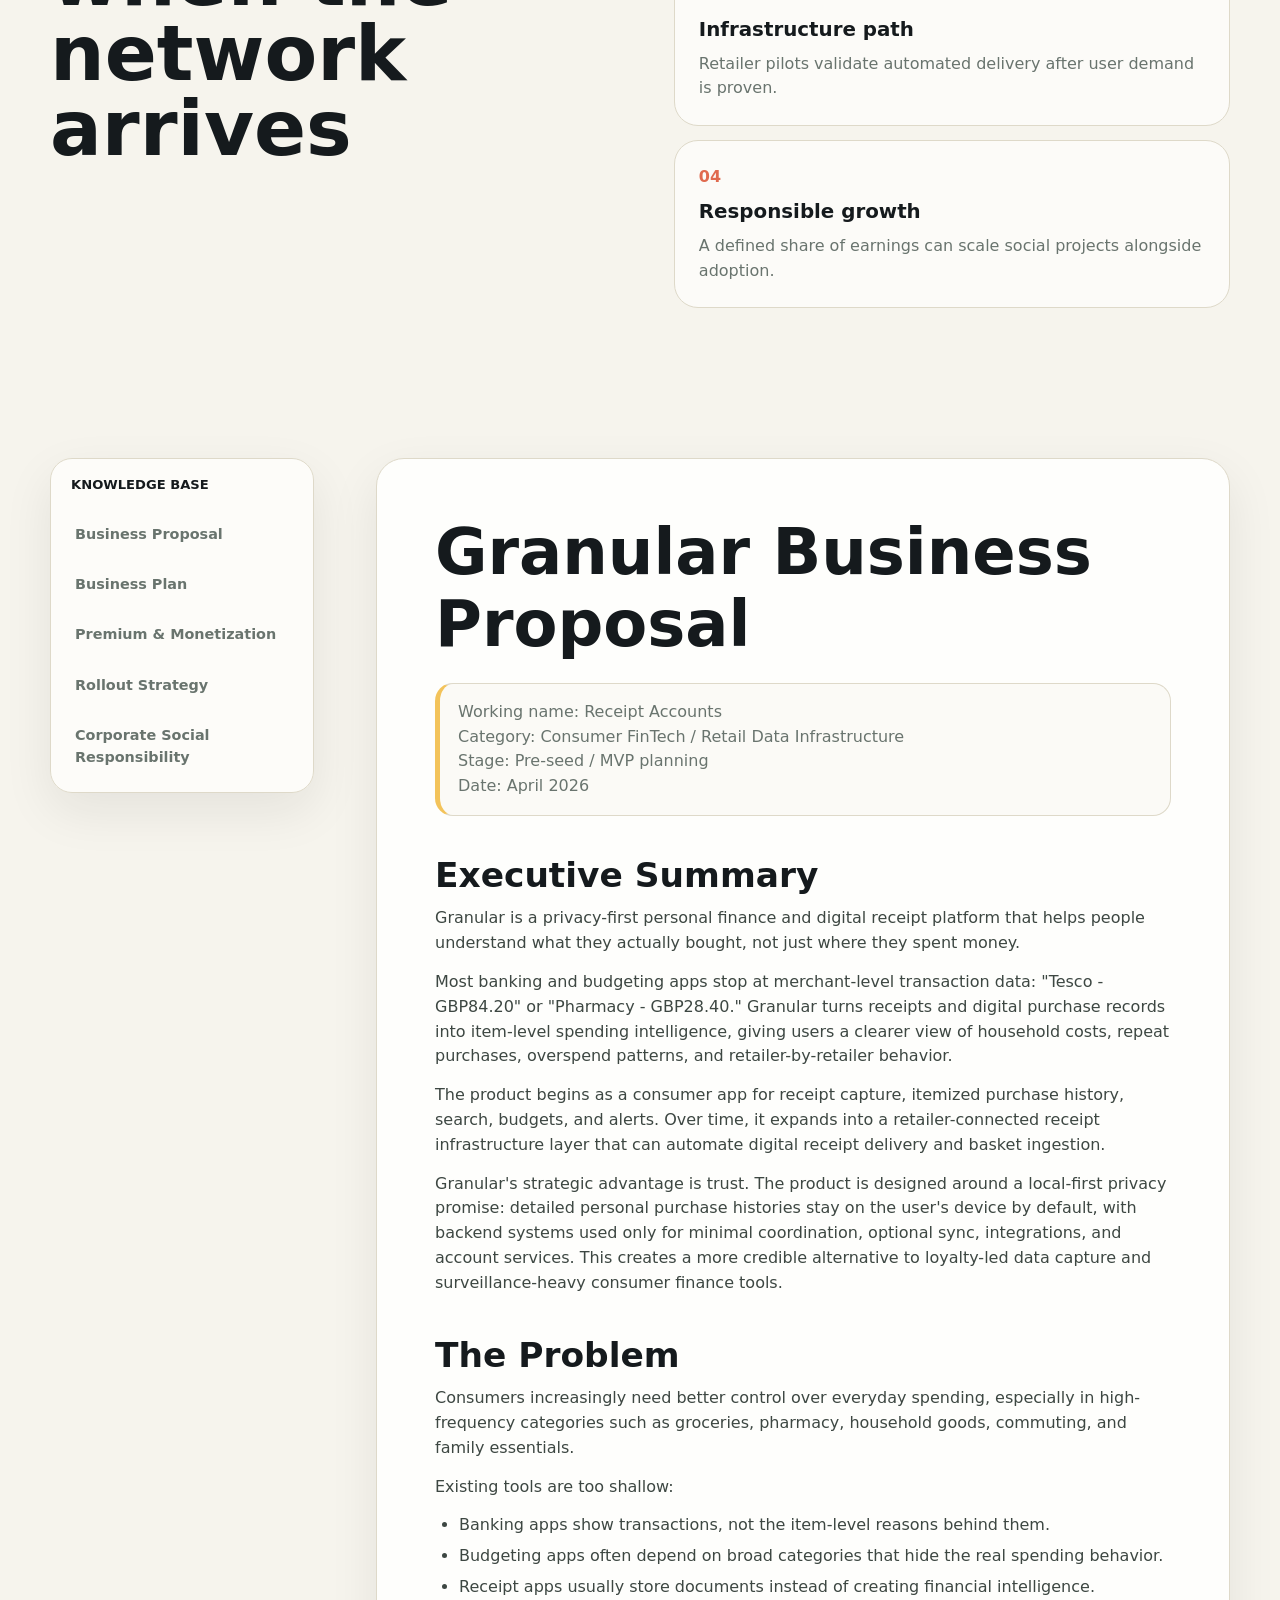
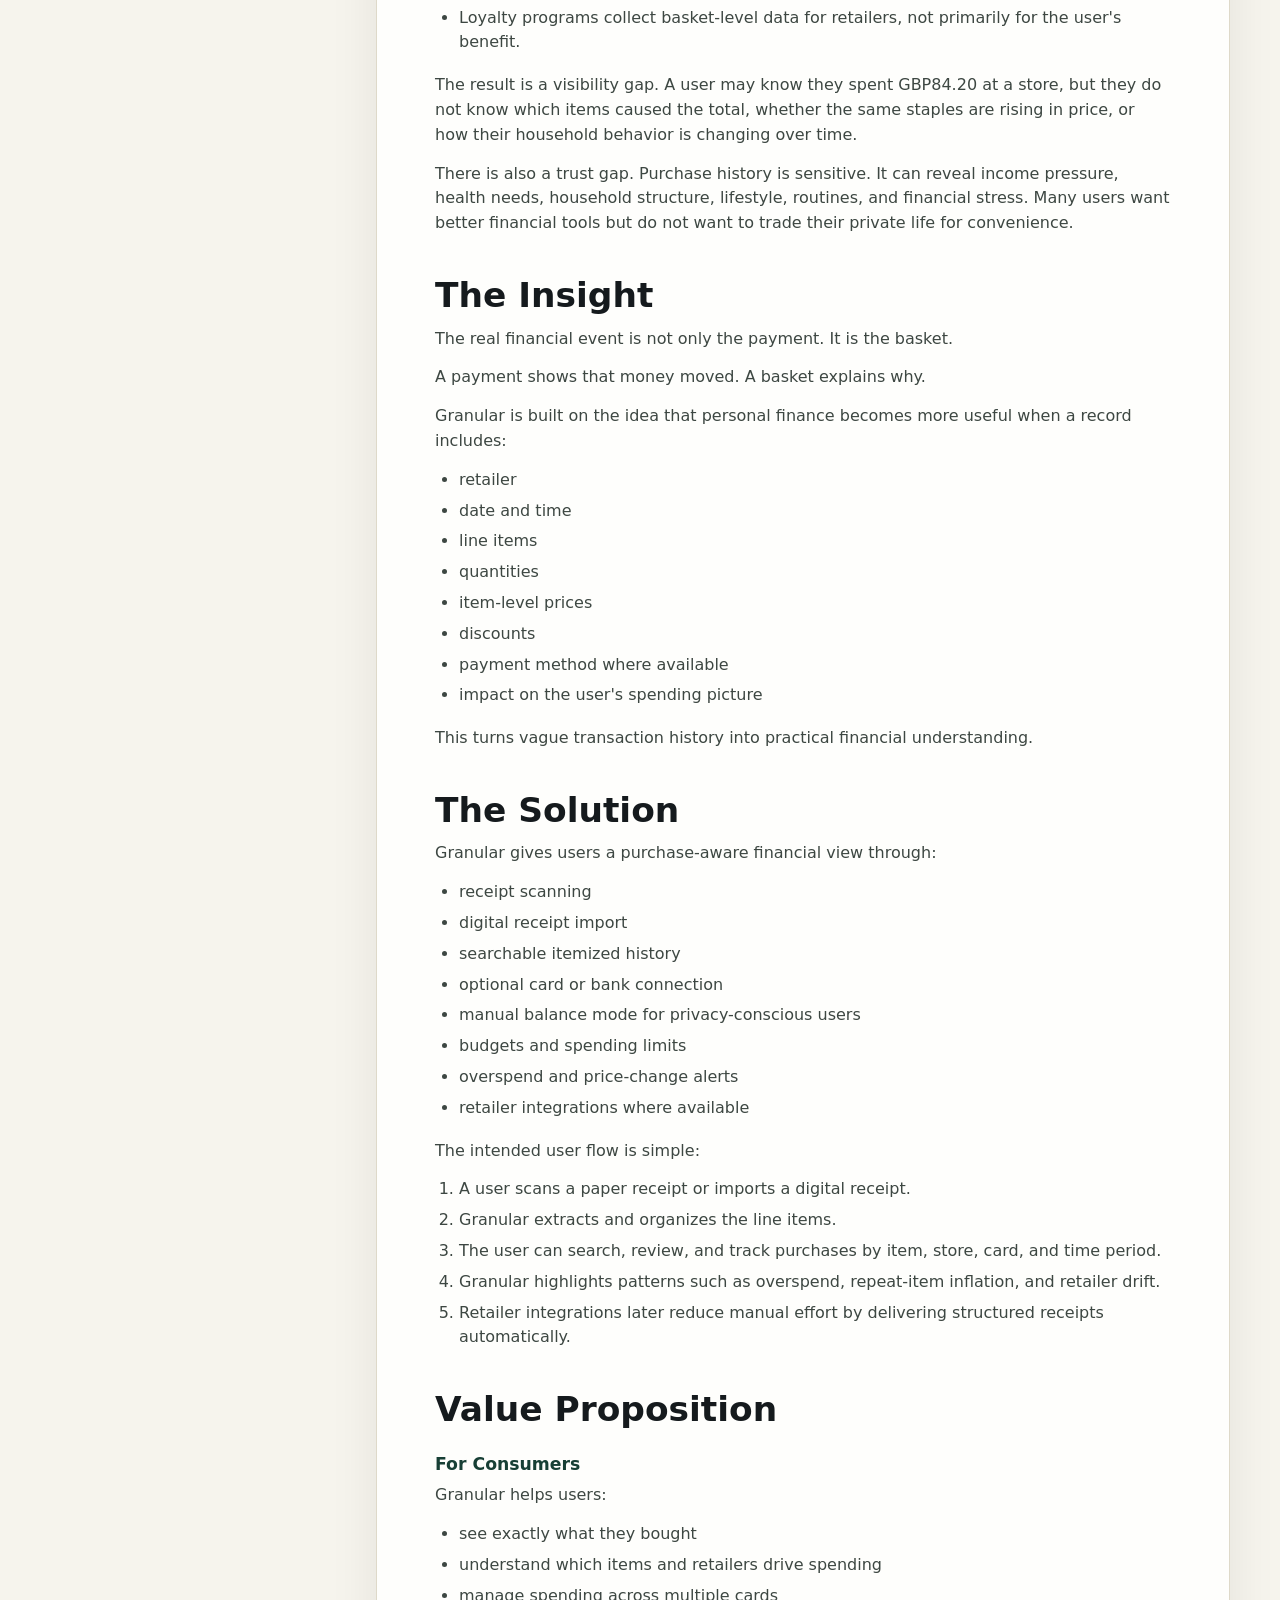
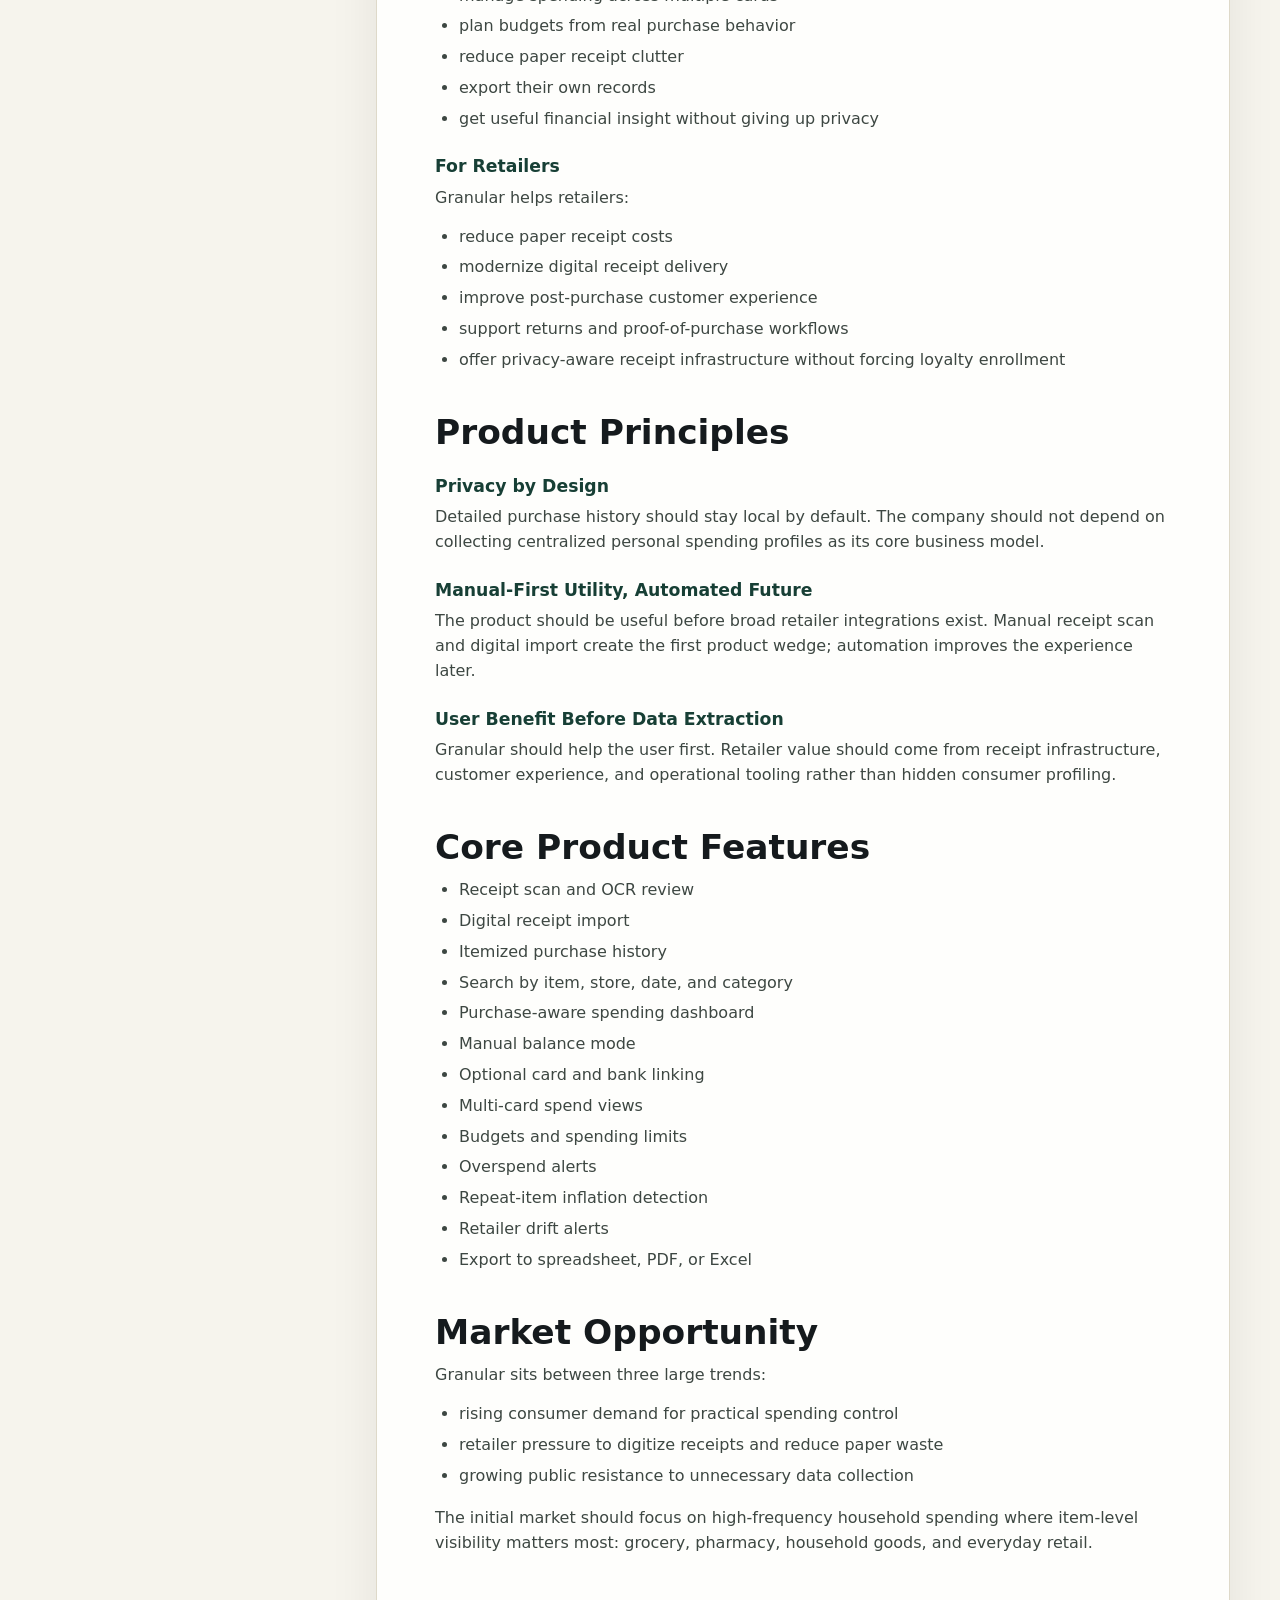
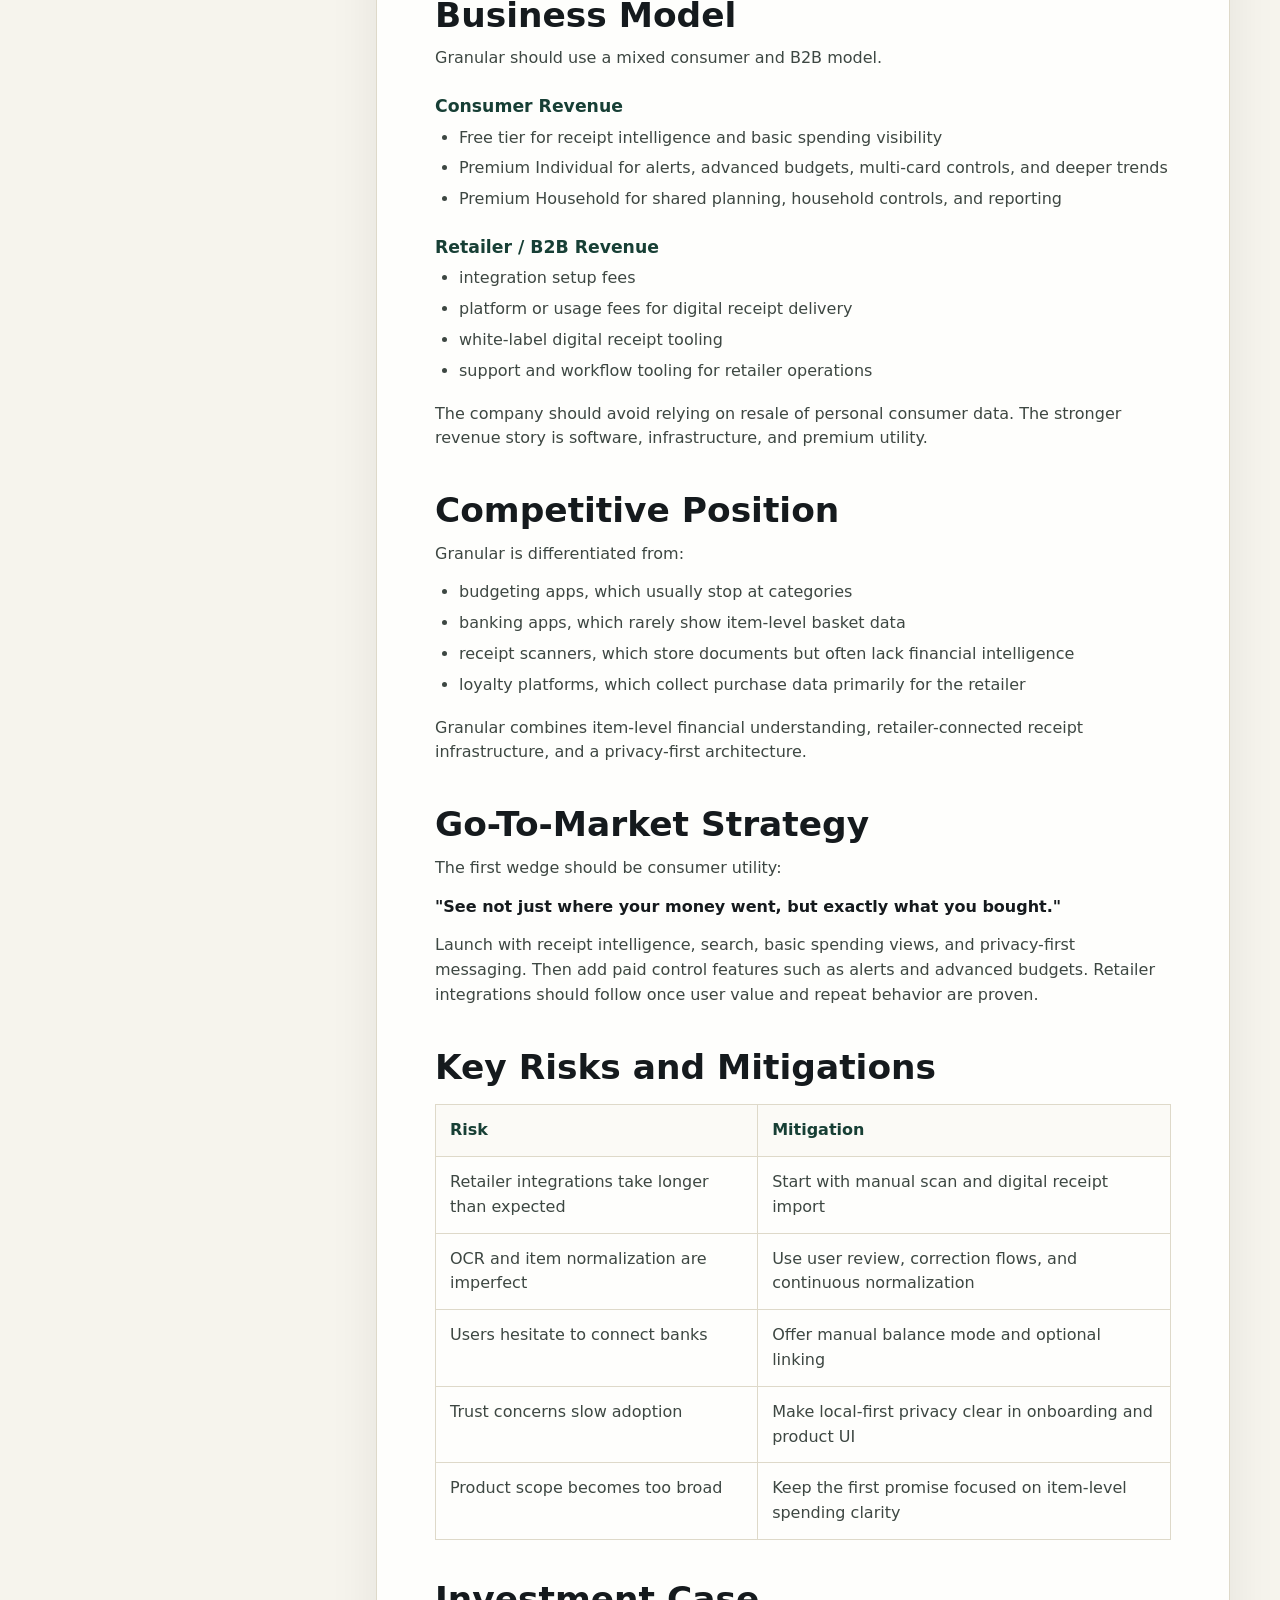
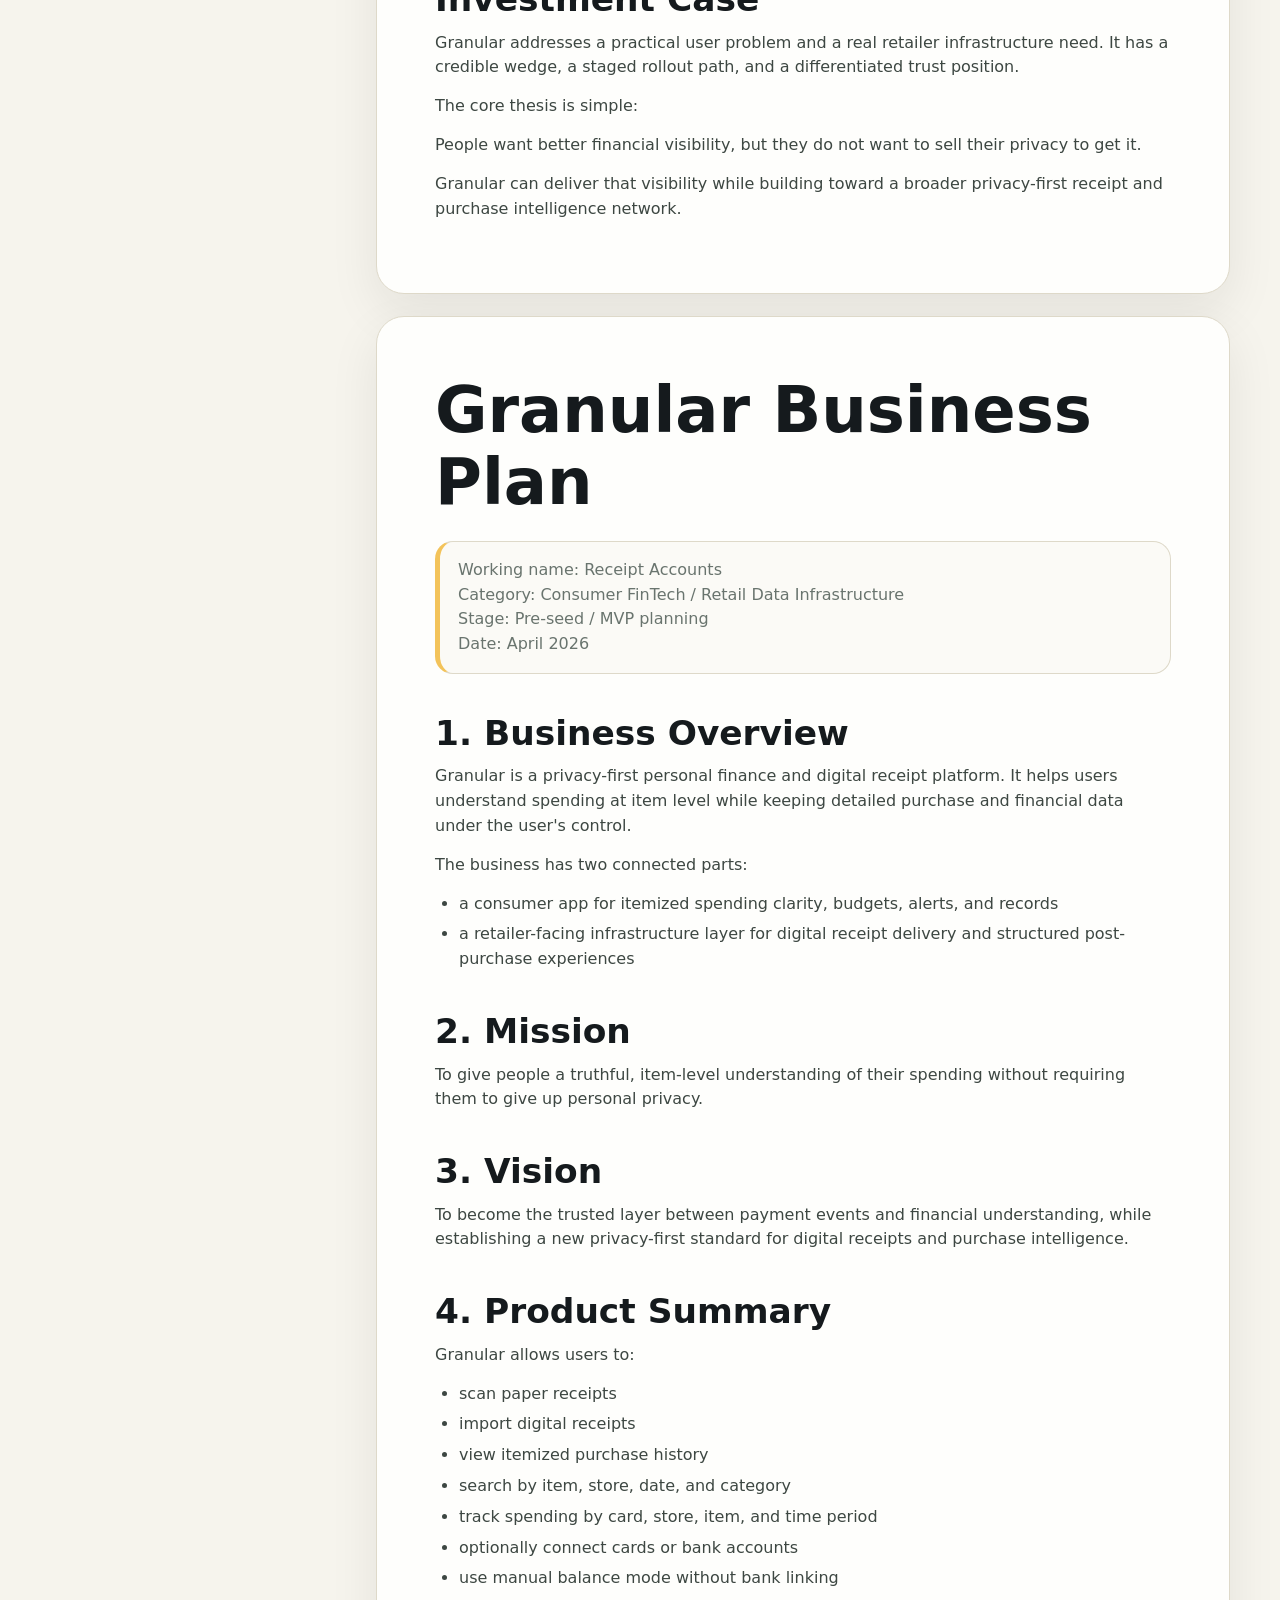
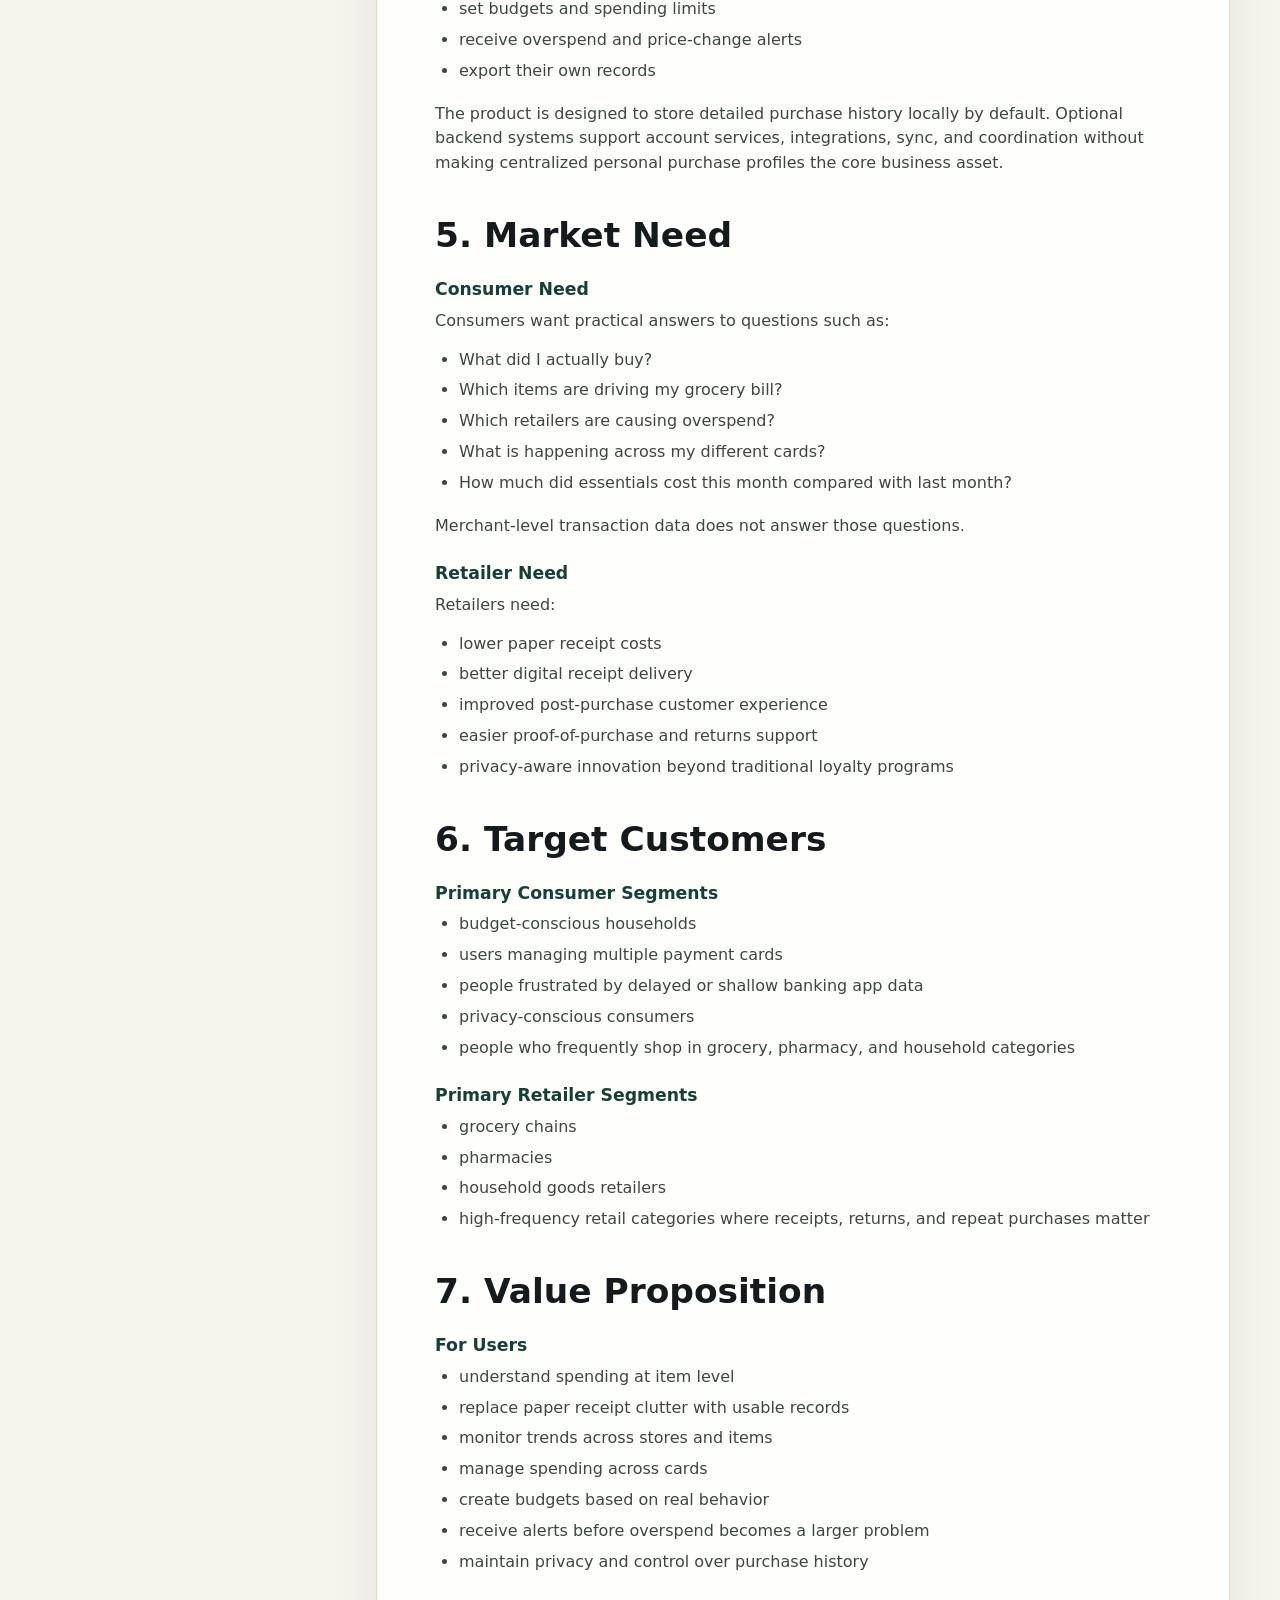
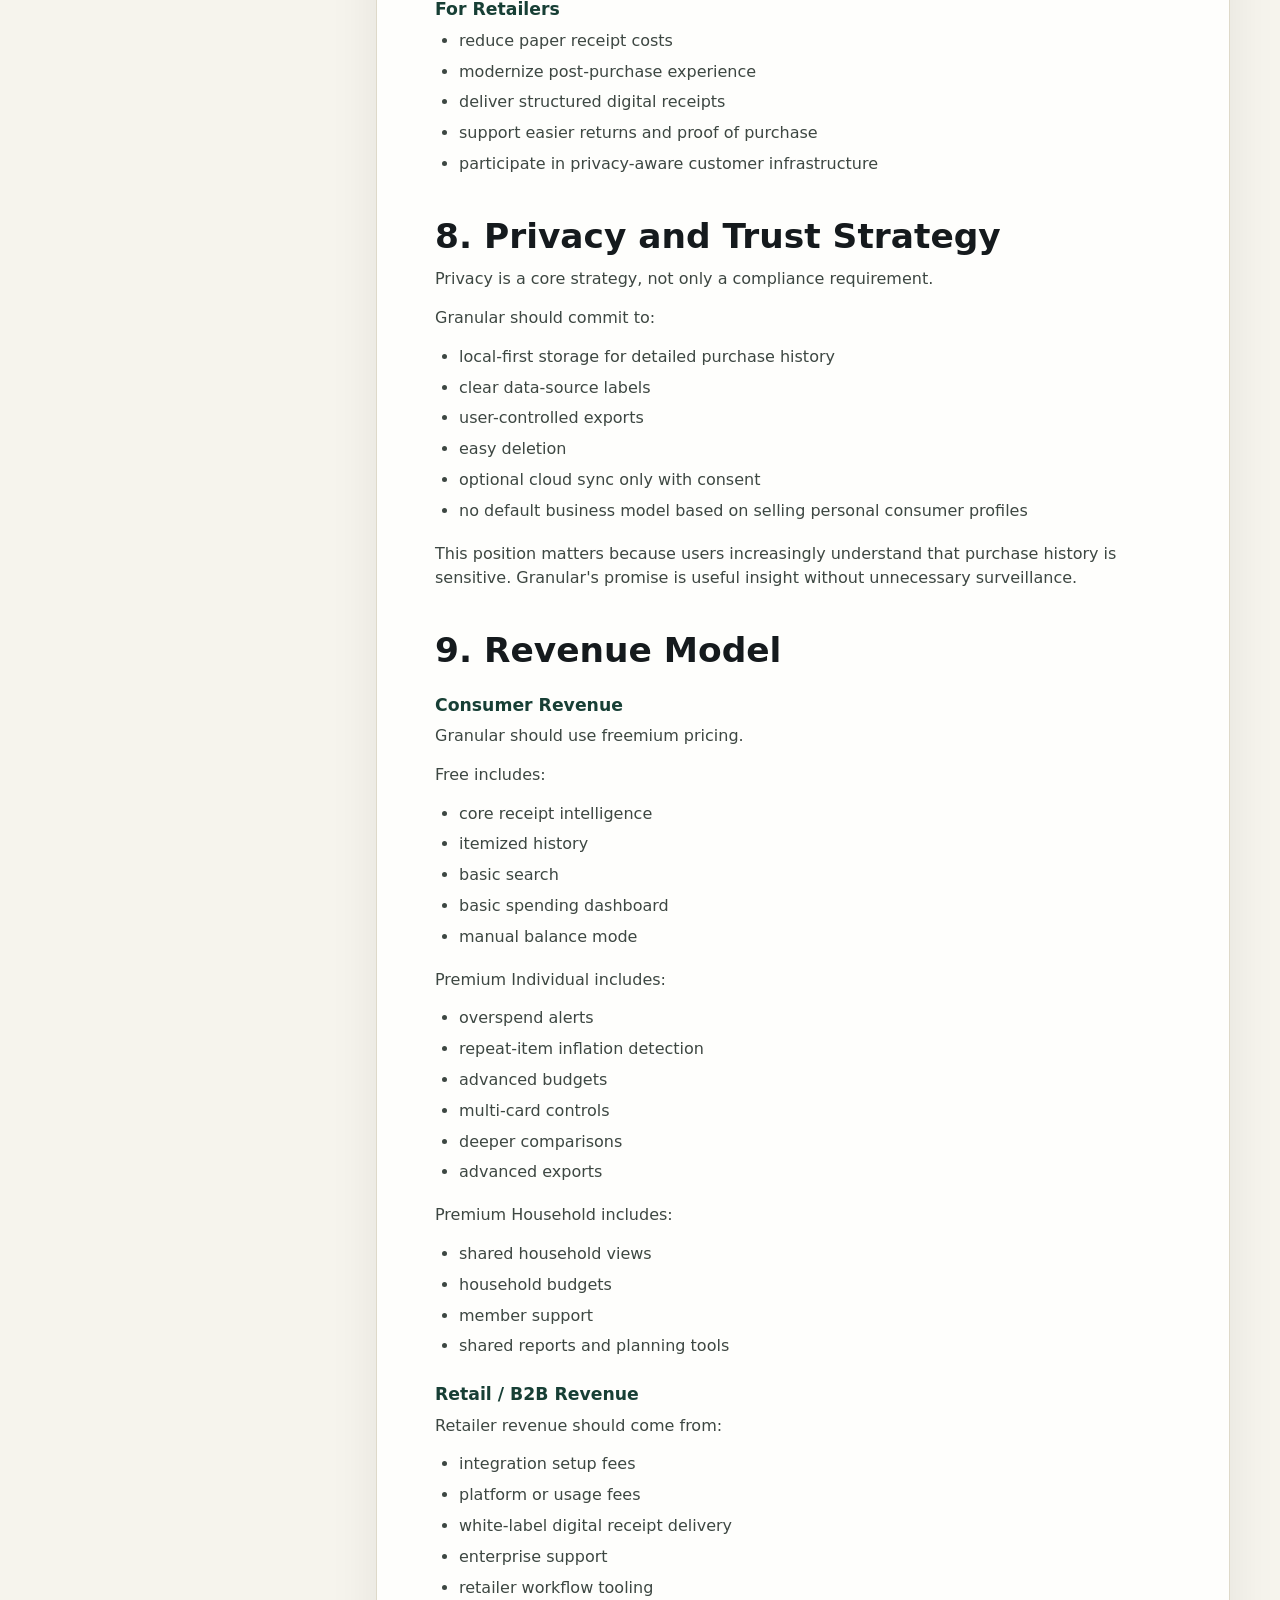
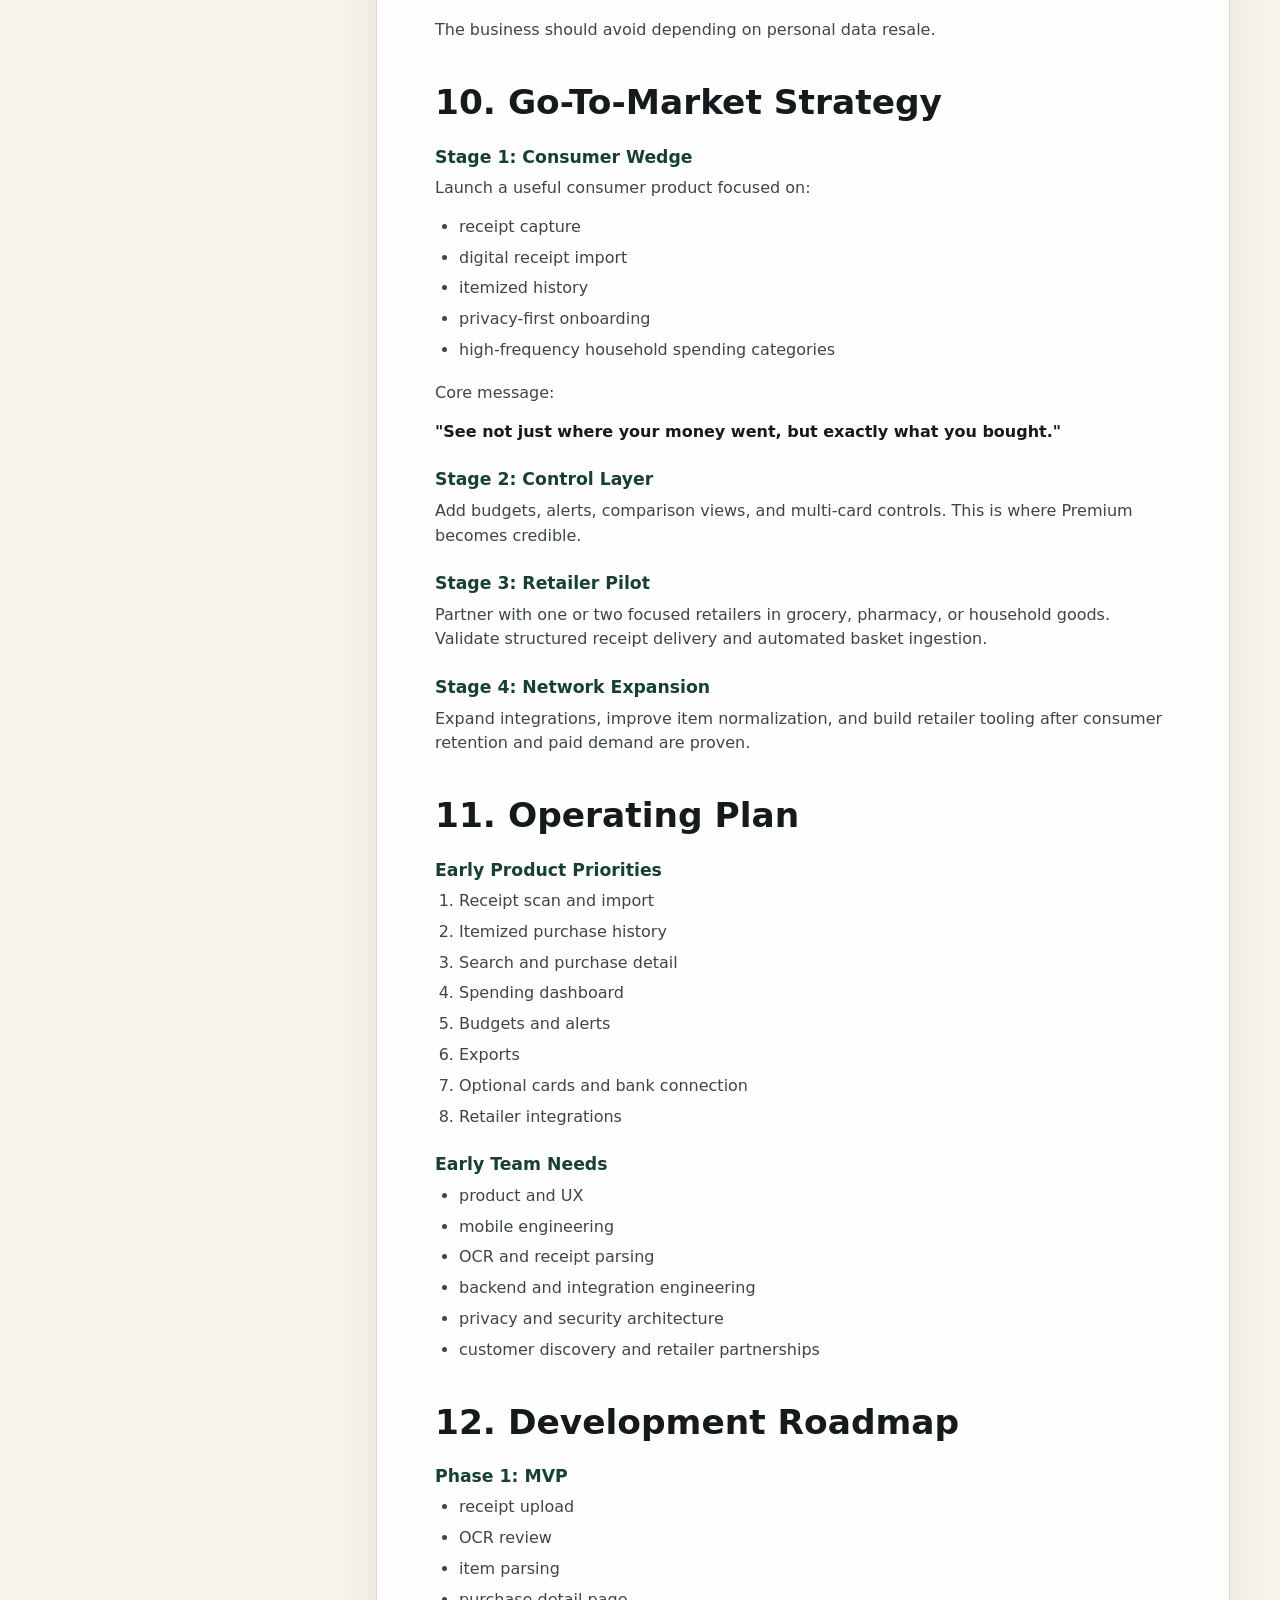
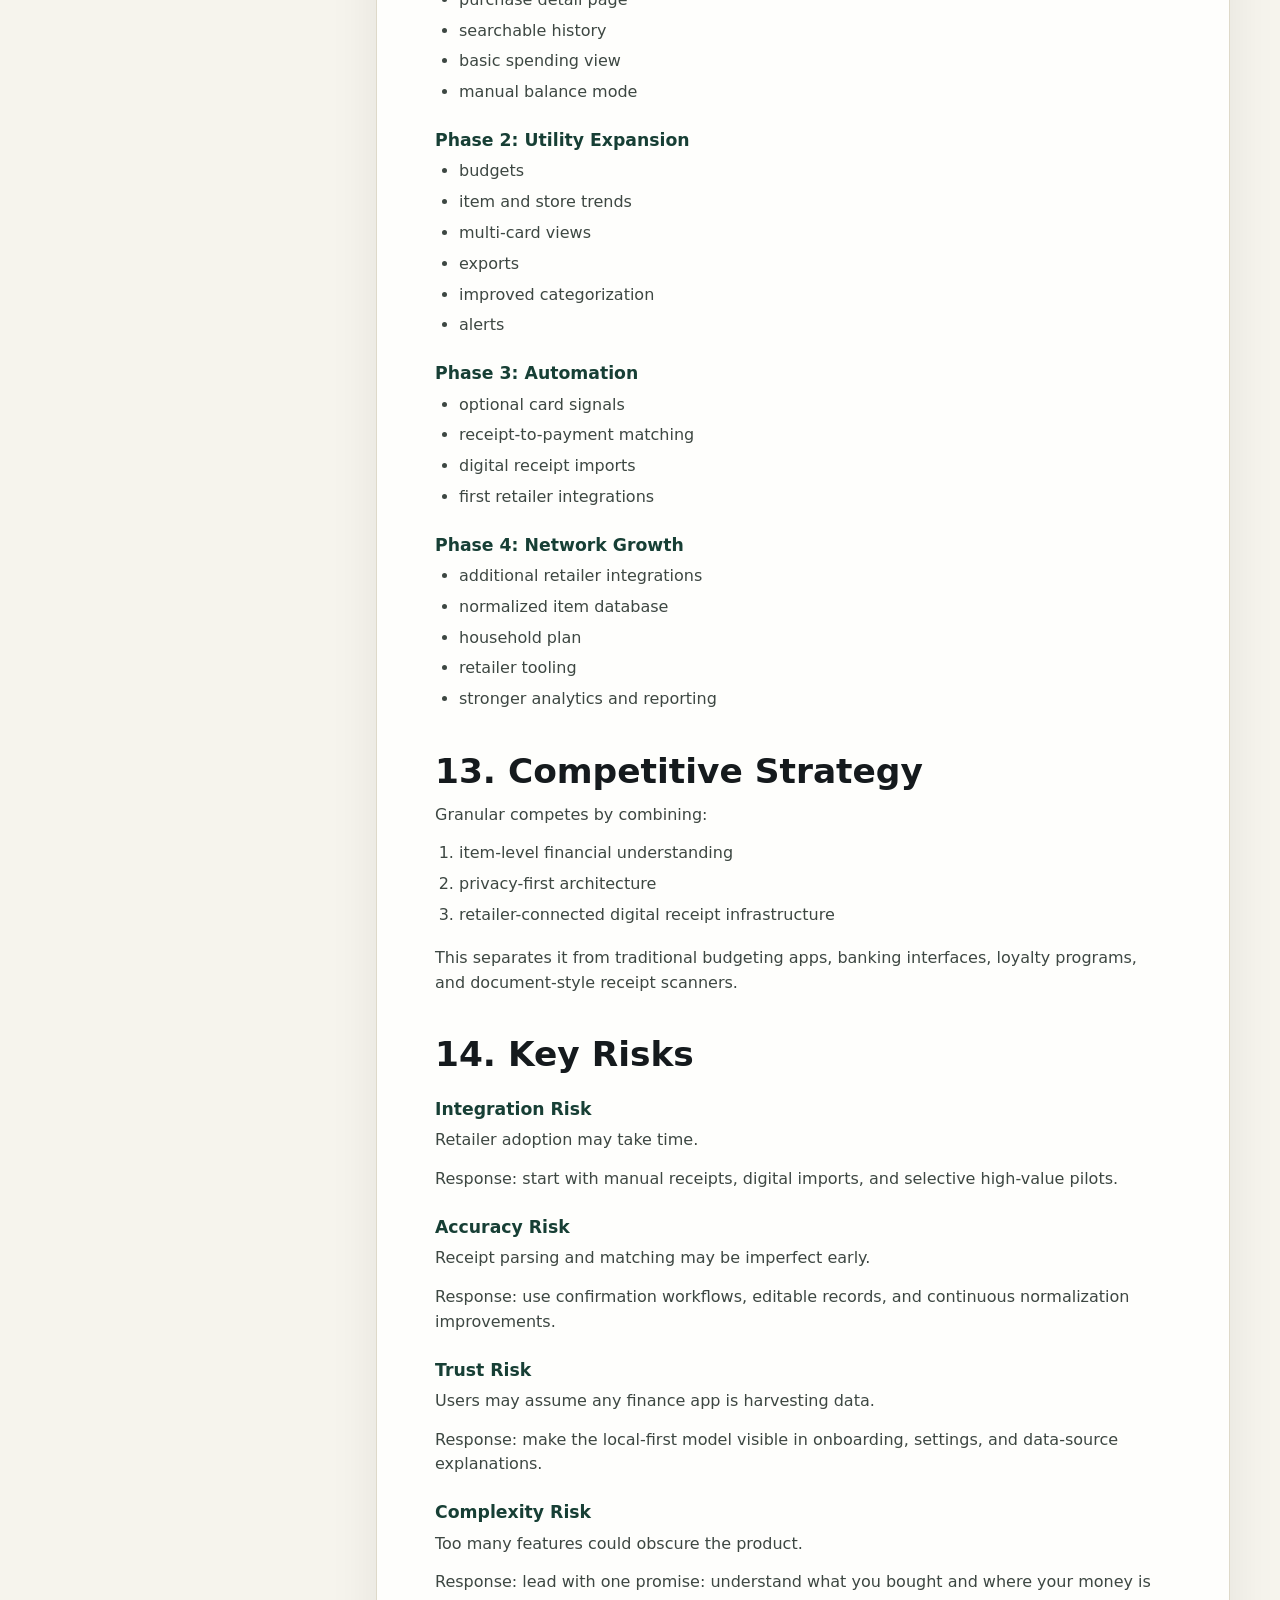
==== commit d8b72c58: "Replace hero with Granular app promo" ====
--- a/index.html
+++ b/index.html
@@ -43,61 +43,12 @@
 
     <main>
       <section class="hero" id="overview">
-        <div class="hero-copy">
-          <a class="release-pill" href="#monetization">Privacy-first purchase intelligence</a>
-          <h1>Turn receipts into a household spending knowledge system</h1>
-          <p>
-            Granular organizes the complete business case for a local-first finance
-            and digital receipt platform: what it is, why it matters, how it makes
-            money, and how it rolls out.
-          </p>
-          <div class="hero-actions">
-            <a class="primary-link" href="#proposal">Read the proposal</a>
-          </div>
-        </div>
-
-        <div class="product-stage" aria-label="Granular knowledge system preview">
-          <div class="browser-window">
-            <div class="browser-bar">
-              <span></span>
-              <span></span>
-              <span></span>
-              <strong>granular.app/knowledge</strong>
-            </div>
-            <div class="docs-preview">
-              <aside>
-                <p>Granular</p>
-                <a class="active" href="#proposal">Business proposal</a>
-                <a href="#business-plan">Business plan</a>
-                <a href="#monetization">Monetization</a>
-                <a href="#rollout">Rollout</a>
-                <a href="#social">Social responsibility</a>
-              </aside>
-              <article>
-                <div class="search-box">Search item, store, risk, metric...</div>
-                <p class="preview-kicker">Receipt intelligence</p>
-                <h2>See what changed in the basket</h2>
-                <p>
-                  Item-level records connect spending, retailer behavior, alerts,
-                  budgets, and privacy controls into one trusted layer.
-                </p>
-                <div class="insight-grid">
-                  <div>
-                    <span>Receipts reviewed</span>
-                    <strong>48</strong>
-                  </div>
-                  <div>
-                    <span>Alert patterns</span>
-                    <strong>6</strong>
-                  </div>
-                  <div>
-                    <span>Local-first</span>
-                    <strong>On</strong>
-                  </div>
-                </div>
-              </article>
-            </div>
-          </div>
+        <div class="product-stage" aria-label="Granular mobile app preview">
+          <img
+            class="hero-promo"
+            src="assets/granular-app-promo_II.png"
+            alt="Granular hero showing receipt-to-household spending knowledge system messaging, mobile app preview, receipt scan steps, local-first privacy, and receipt intelligence"
+          />
         </div>
       </section>
 
--- a/styles.css
+++ b/styles.css
@@ -227,17 +227,10 @@
 }
 
 .hero {
-  display: grid;
-  gap: 34px;
-  width: min(calc(100% - 32px), var(--max));
+  position: relative;
+  width: min(calc(100% - 32px), 1440px);
   margin: 0 auto;
-  padding: clamp(70px, 11vw, 126px) 0 46px;
-}
-
-.hero-copy {
-  max-width: 980px;
-  margin: 0 auto;
-  text-align: center;
+  padding: clamp(42px, 7vw, 86px) 0 34px;
 }
 
 .release-pill,
@@ -269,41 +262,17 @@
   padding: 0 11px;
 }
 
-.hero h1 {
-  max-width: 1080px;
-  margin: 0 auto;
-  font-size: clamp(3.3rem, 9vw, 7.35rem);
-  line-height: 0.94;
-  letter-spacing: 0;
-}
-
-.hero-copy > p:not(.eyebrow) {
-  max-width: 760px;
-  margin: 26px auto 0;
-  color: var(--muted);
-  font-size: clamp(1.08rem, 2vw, 1.42rem);
-}
-
-.hero-actions {
-  display: flex;
-  flex-wrap: wrap;
-  justify-content: center;
-  gap: 12px;
-  margin-top: 30px;
-}
-
 .product-stage {
   position: relative;
-}
-
-.product-stage::before {
-  position: absolute;
-  inset: 10% 7% auto;
-  height: 55%;
-  border-radius: 48px;
-  background: linear-gradient(90deg, rgba(31, 111, 85, 0.14), rgba(243, 195, 90, 0.2));
-  content: "";
-  filter: blur(30px);
+  overflow: hidden;
+  border-radius: 24px;
+  box-shadow: 0 24px 70px rgba(21, 26, 29, 0.12);
+}
+
+.hero-promo {
+  position: relative;
+  display: block;
+  width: 100%;
 }
 
 .browser-window {
@@ -740,6 +709,7 @@
   .section-tabs {
     position: static;
   }
+
 }
 
 @media (max-width: 680px) {
@@ -774,28 +744,22 @@
   }
 
   .hero {
+    width: 100%;
     padding-top: 54px;
   }
 
-  .hero h1 {
-    font-size: clamp(3rem, 15vw, 4.6rem);
-  }
-
-  .hero-copy > p:not(.eyebrow) {
-    font-size: 1rem;
-  }
-
-  .hero-actions a {
-    width: 100%;
-  }
-
   .browser-window,
+  .hero-promo,
   .document-section,
   .feature-list article,
   .final-cta {
     border-radius: 22px;
   }
 
+  .product-stage {
+    border-radius: 0;
+  }
+
   .docs-preview {
     min-height: auto;
   }
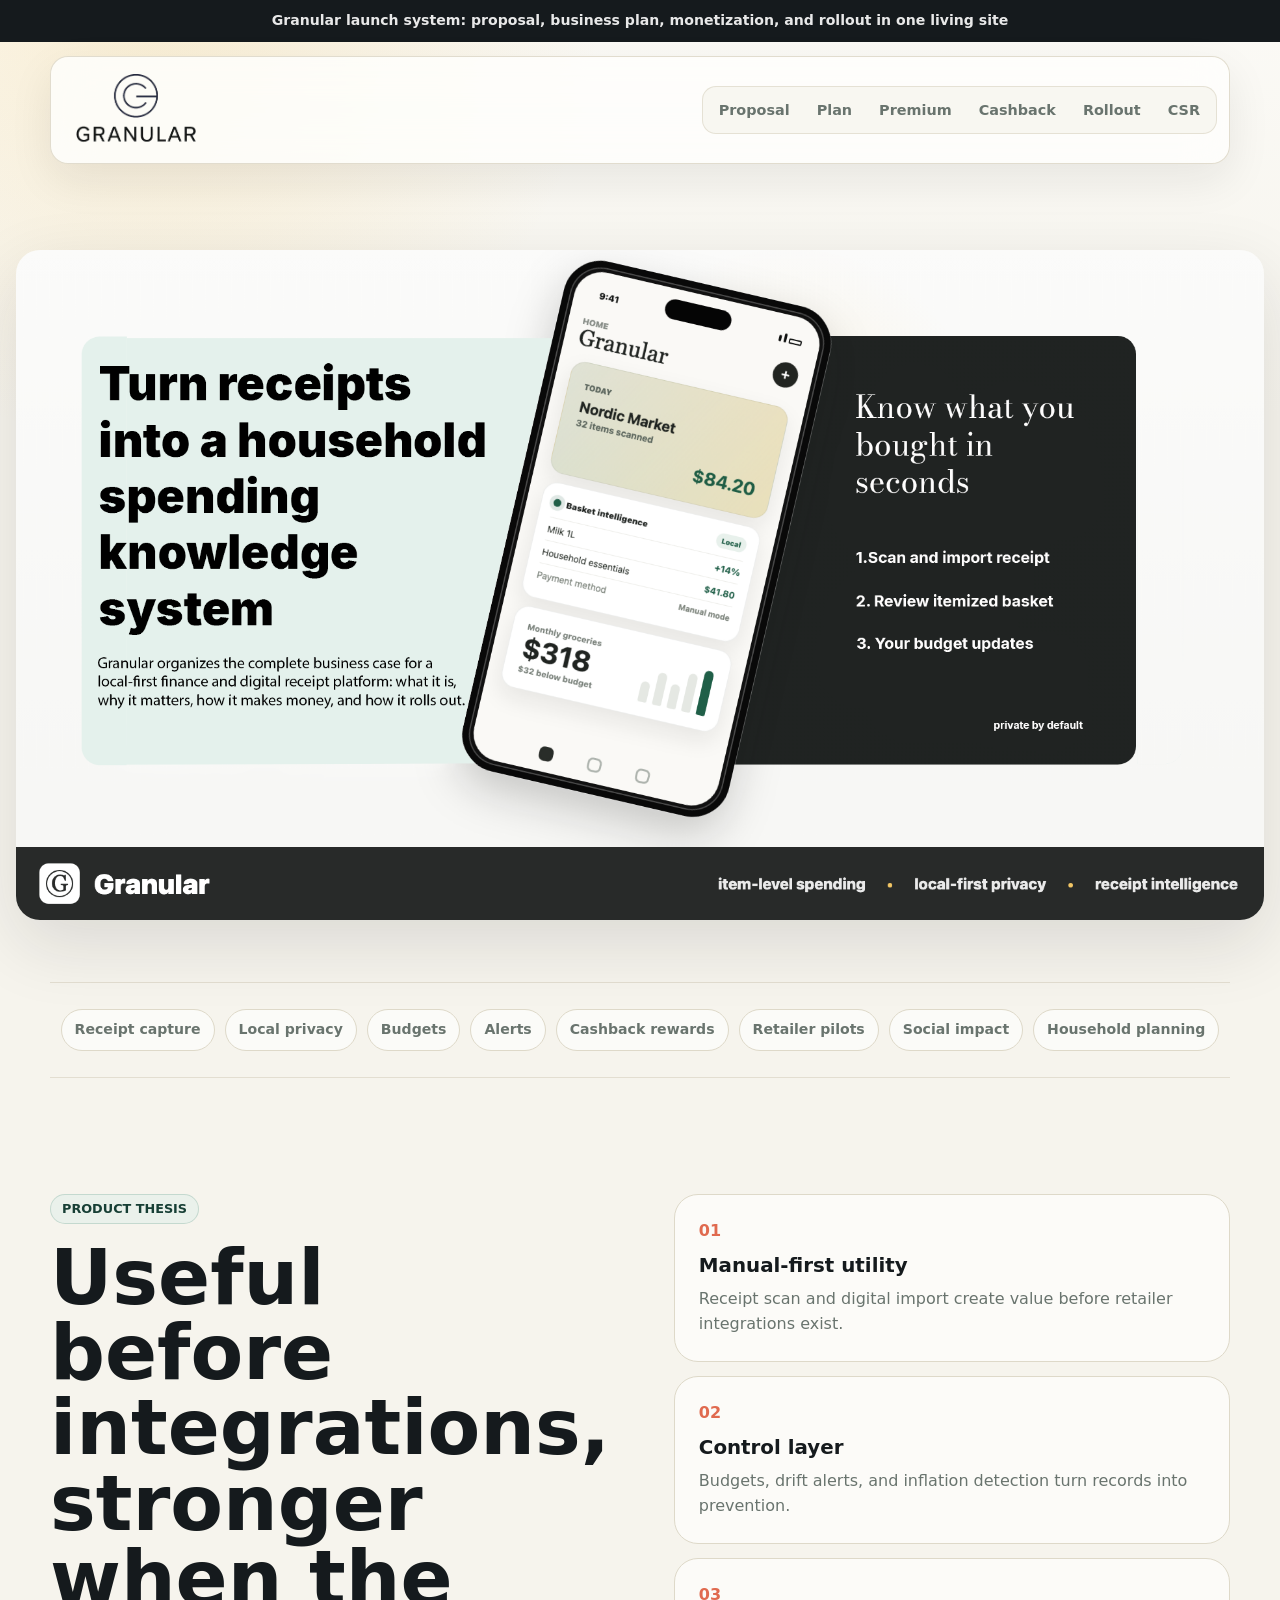
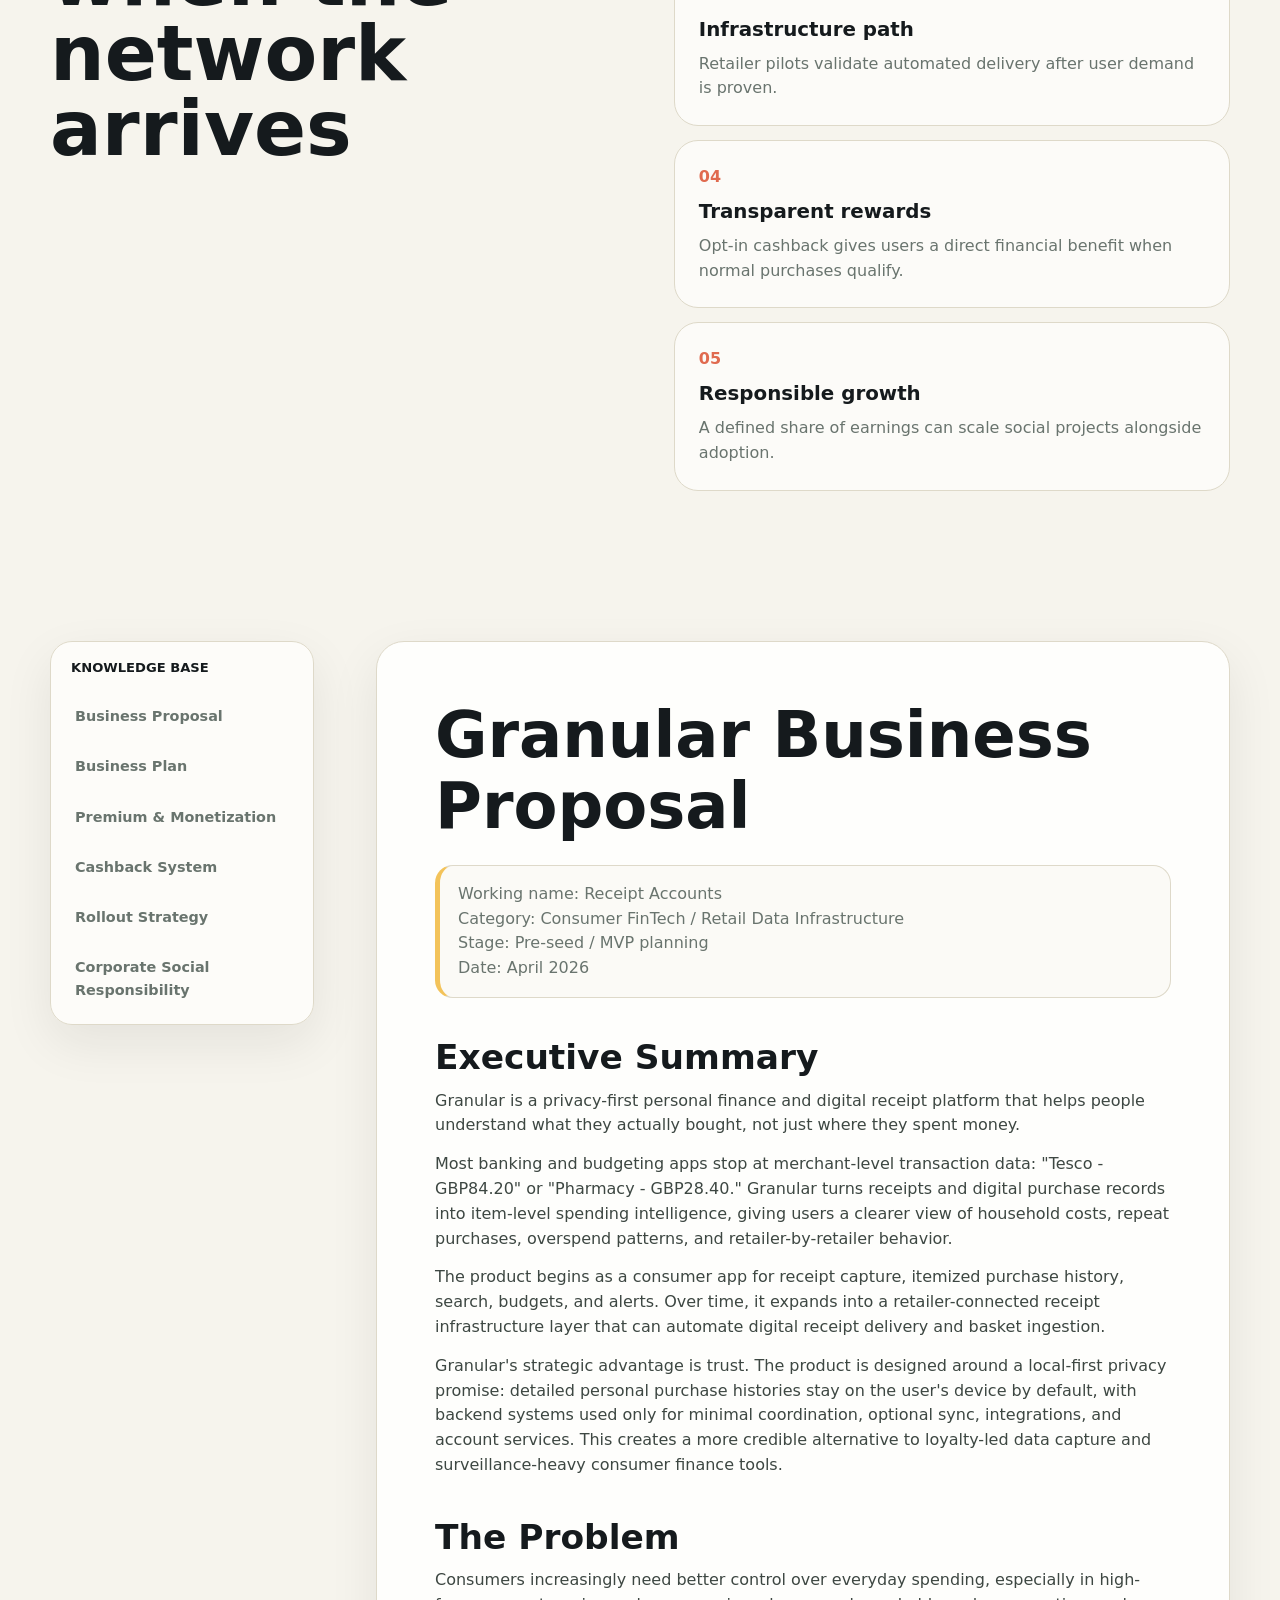
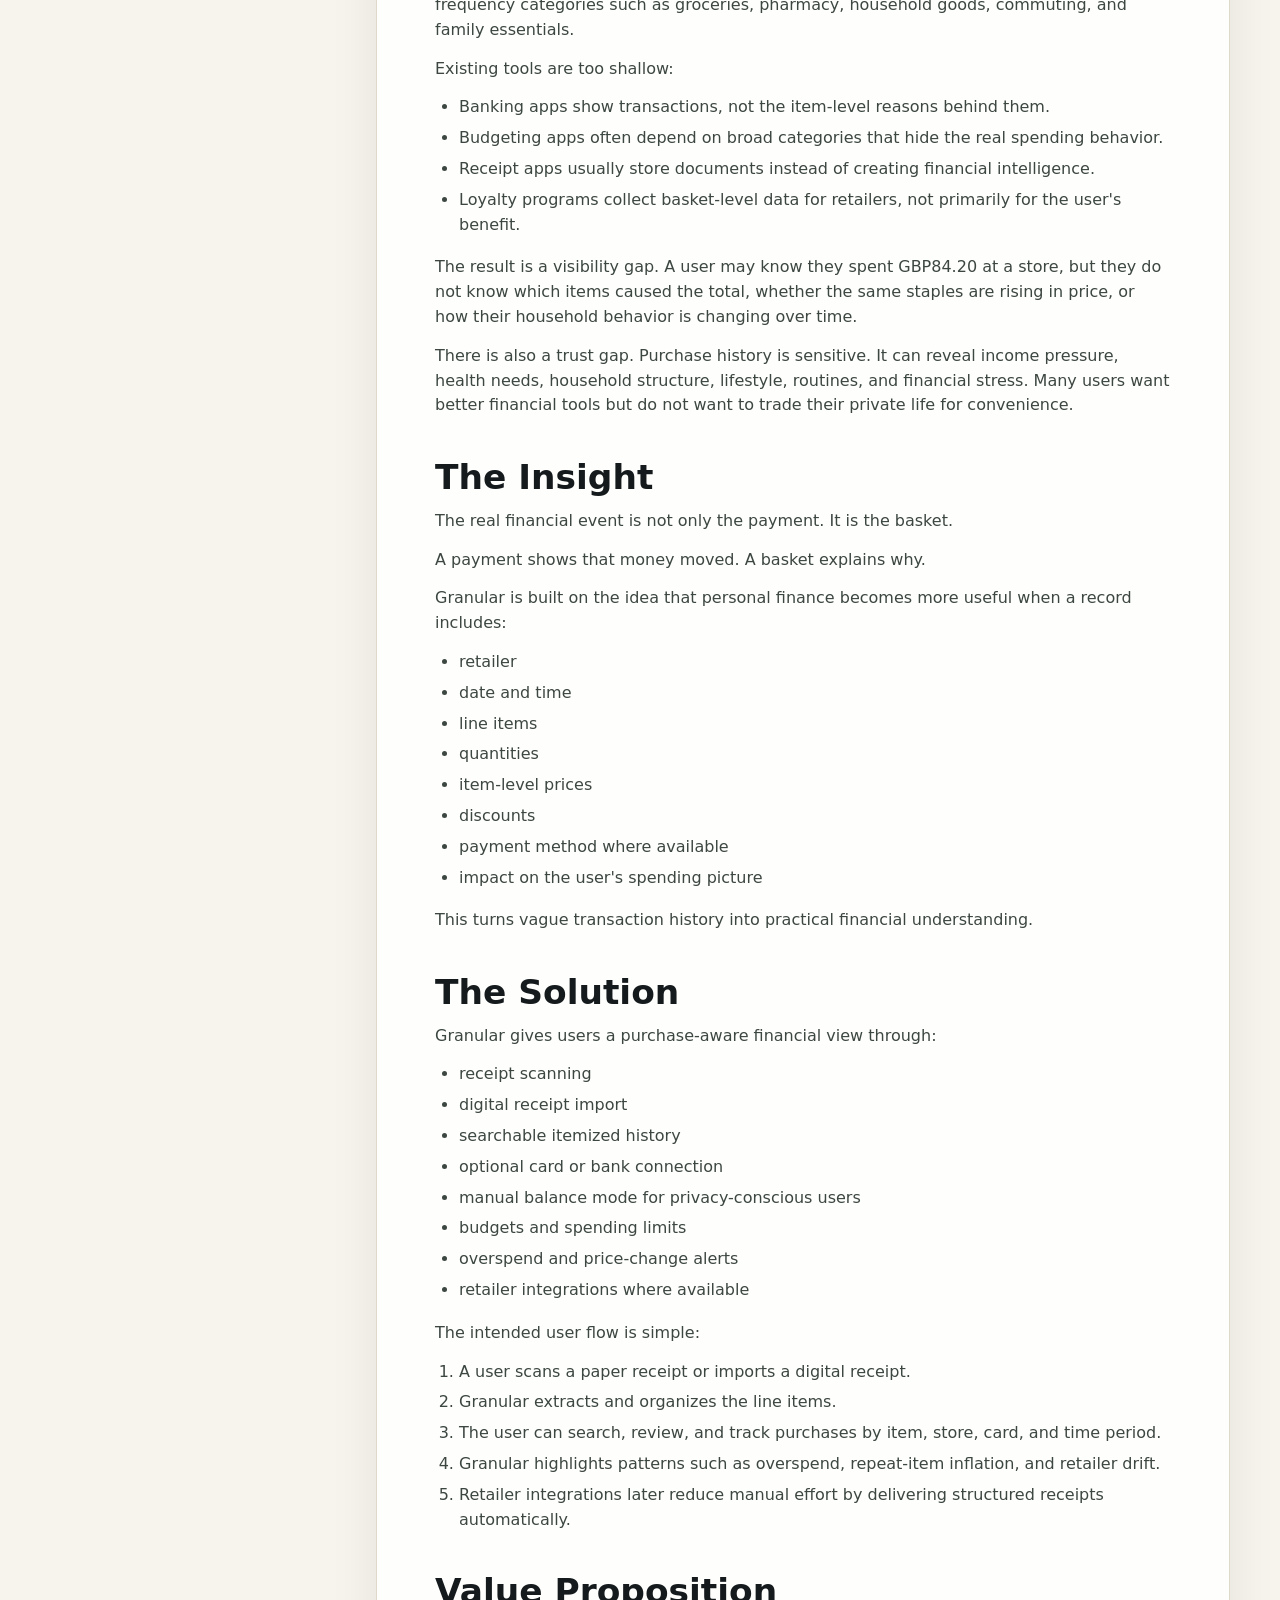
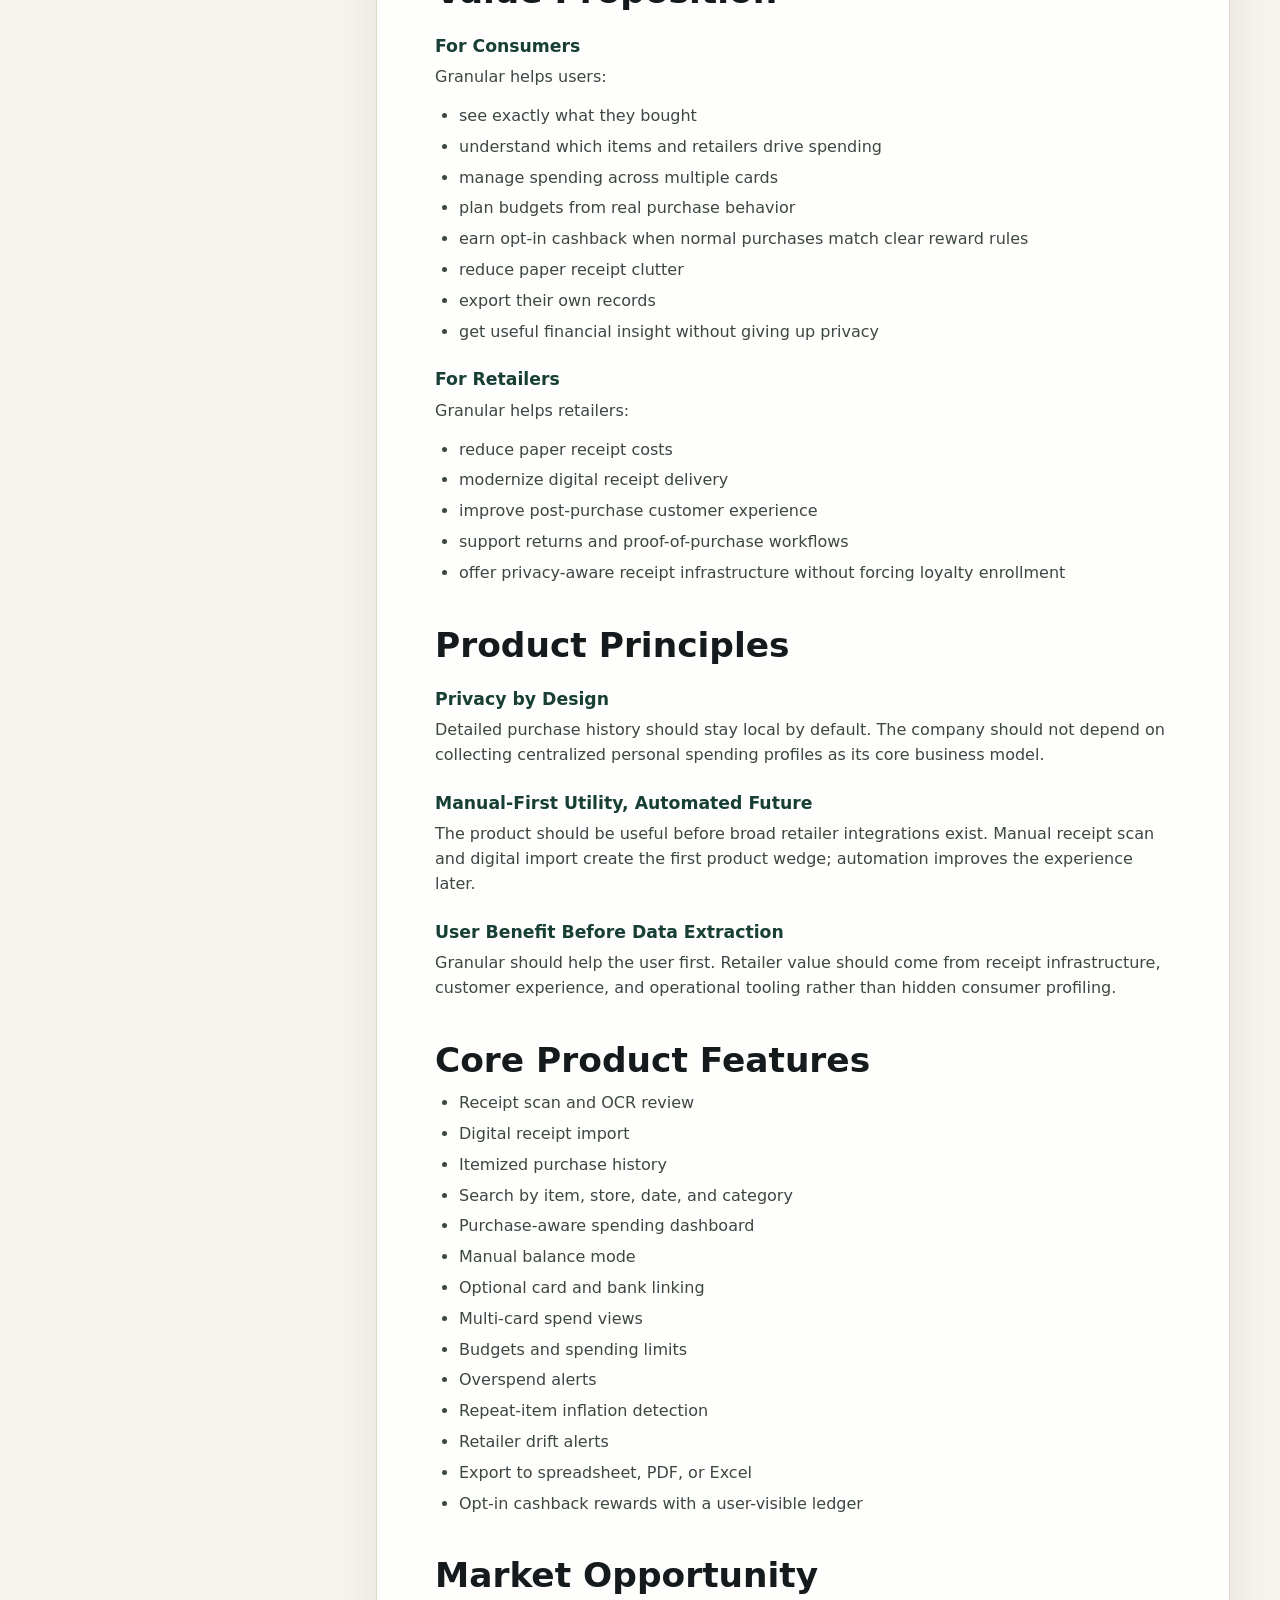
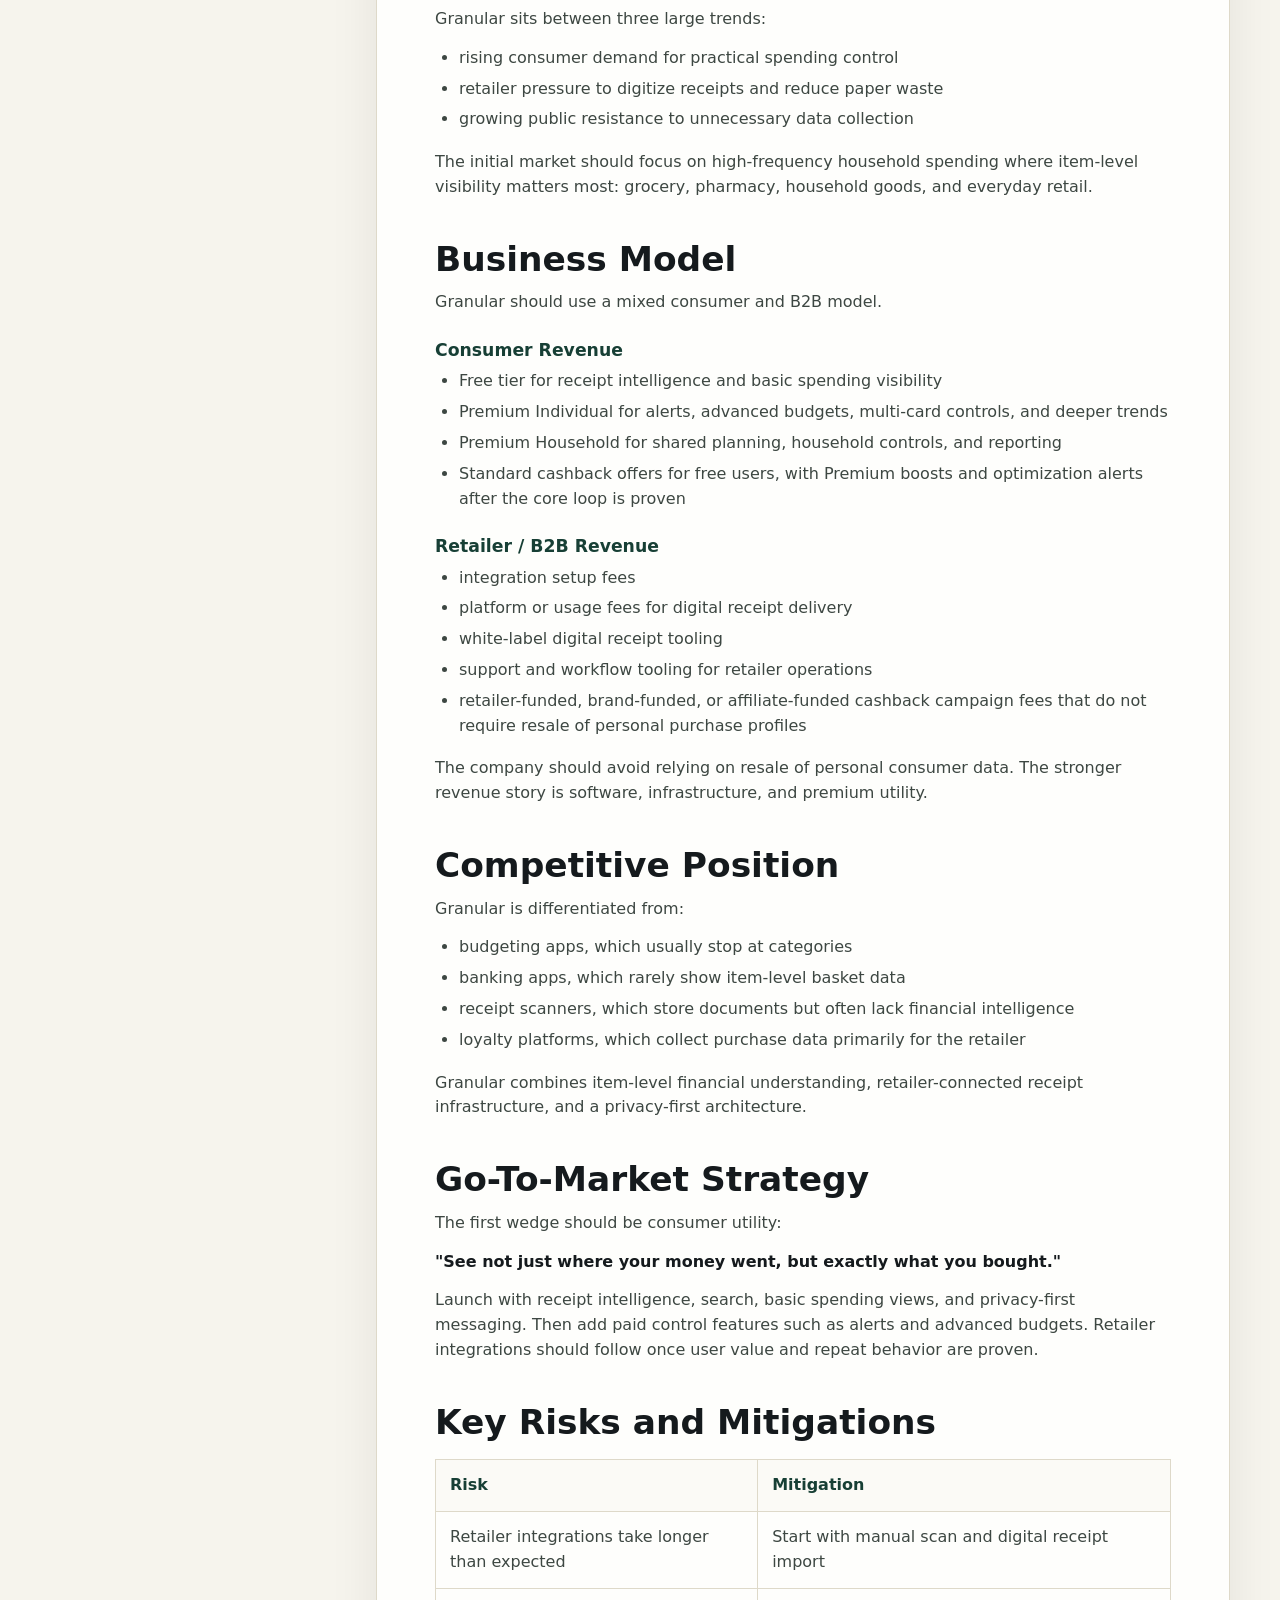
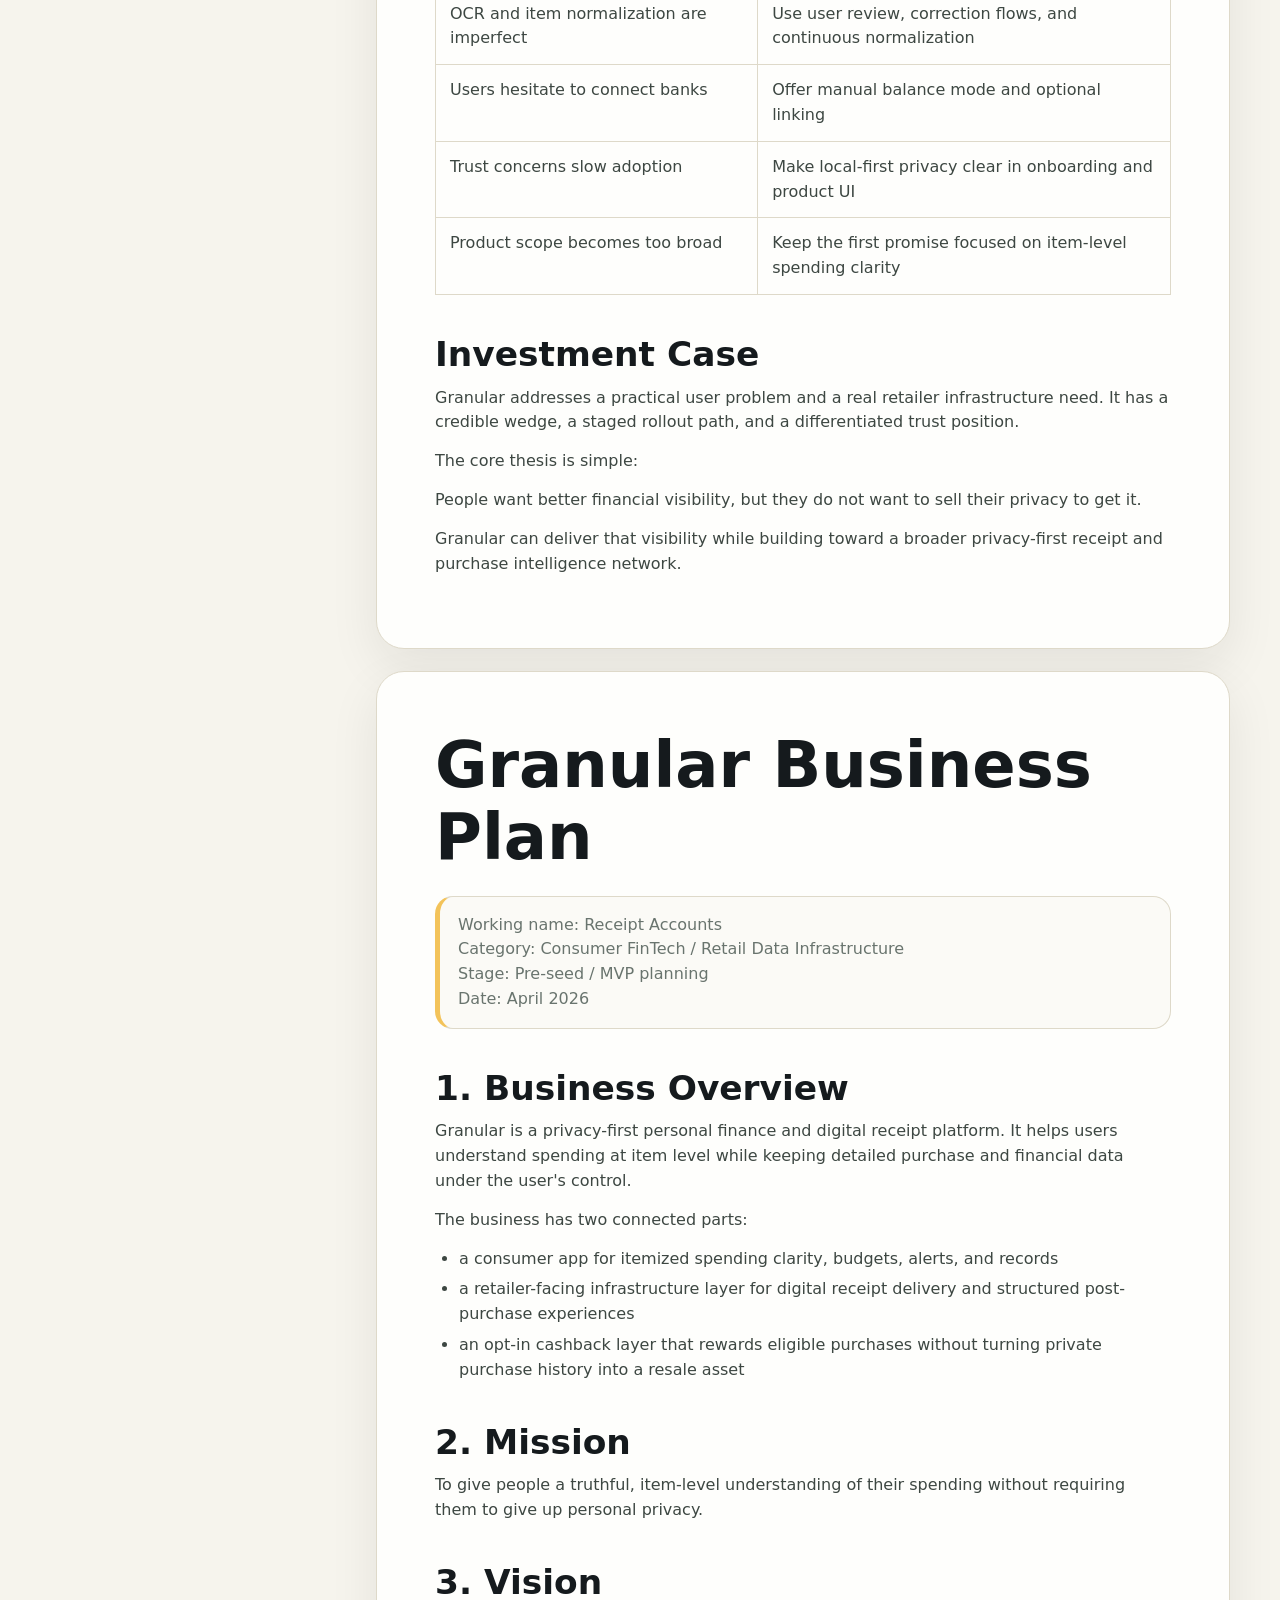
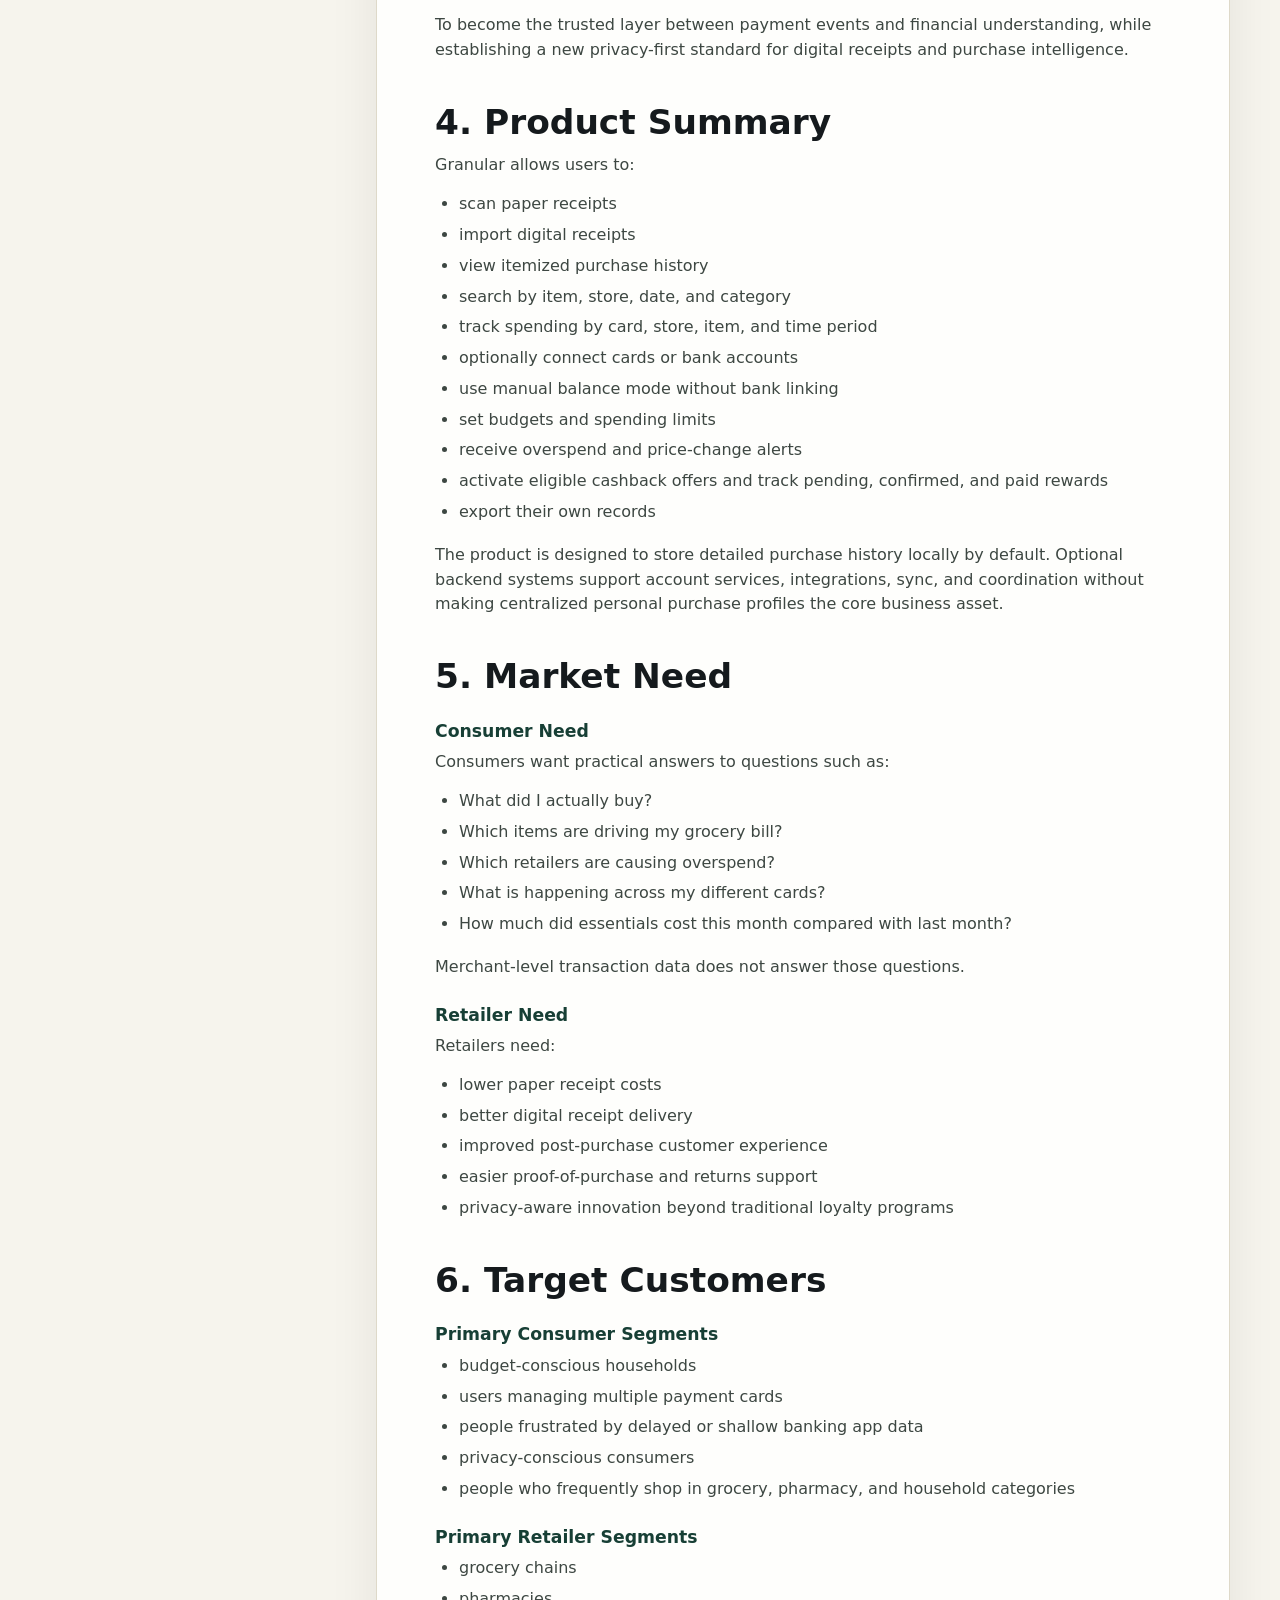
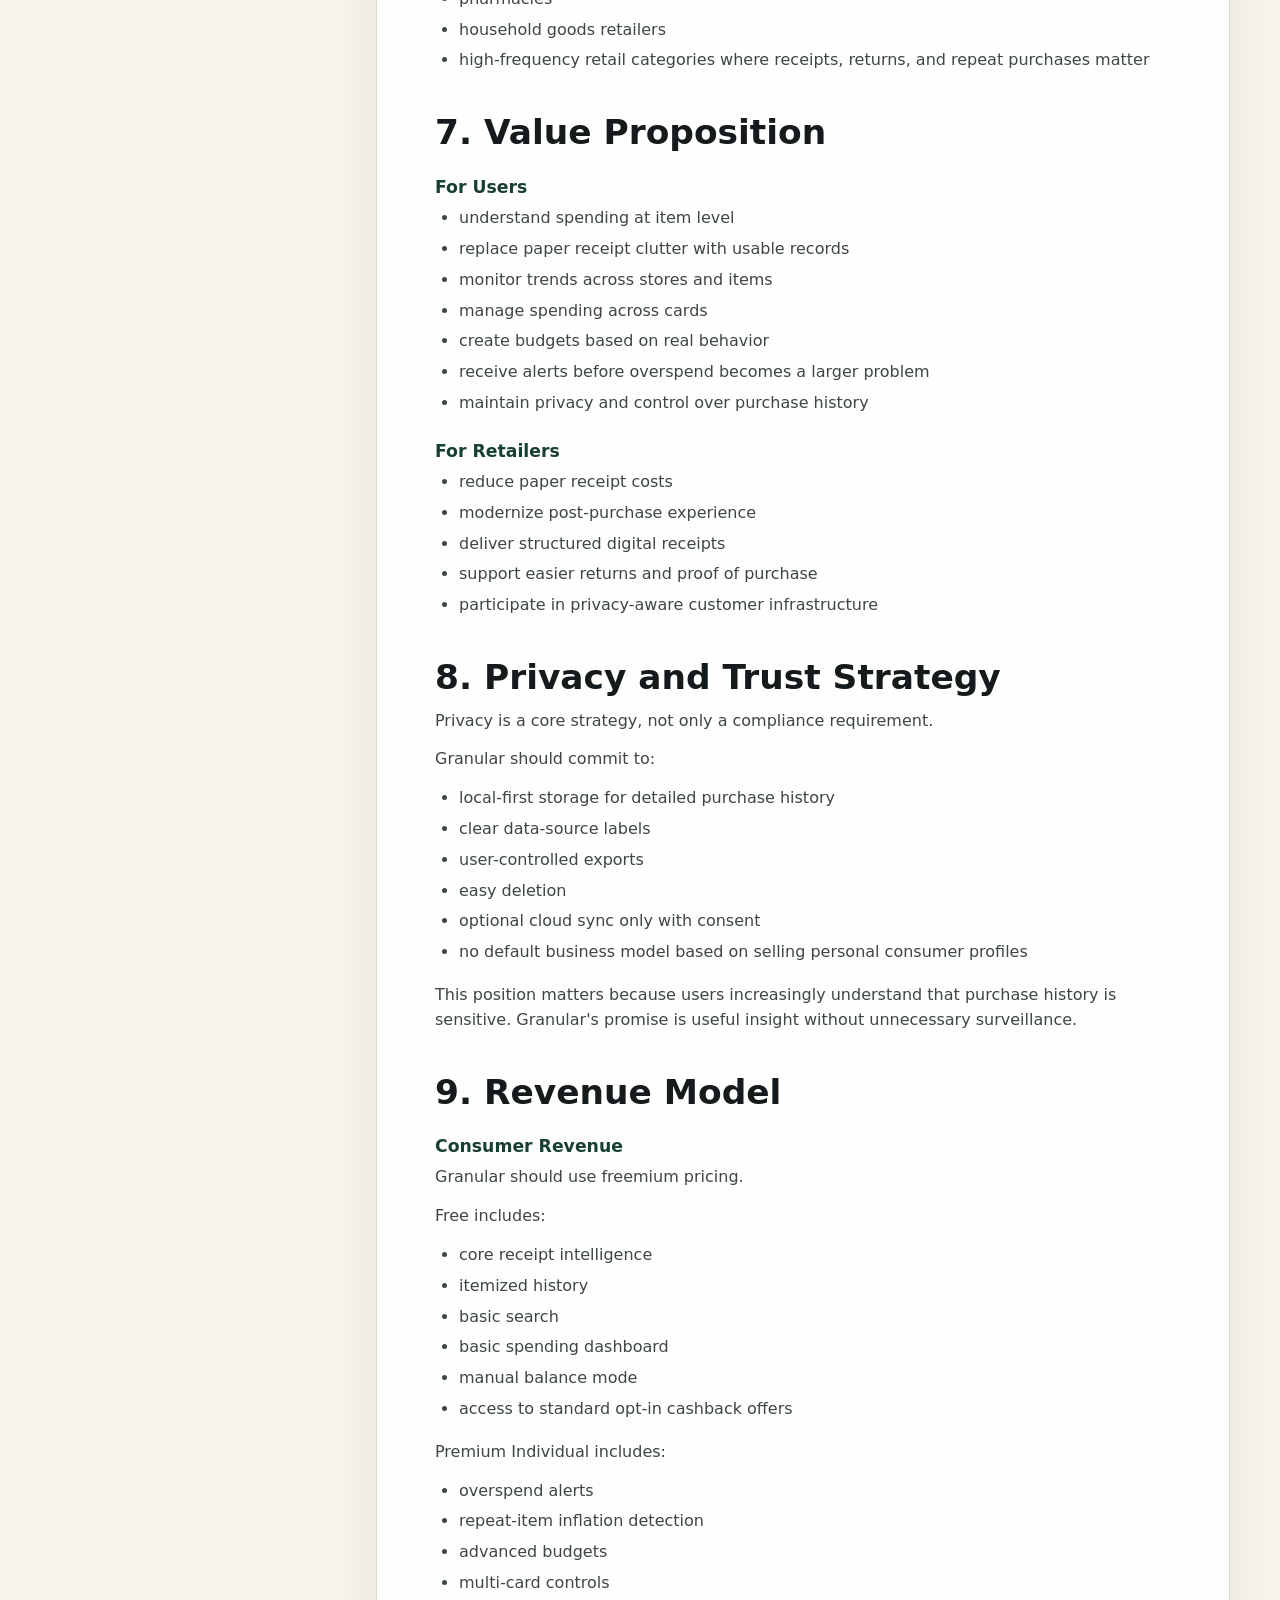
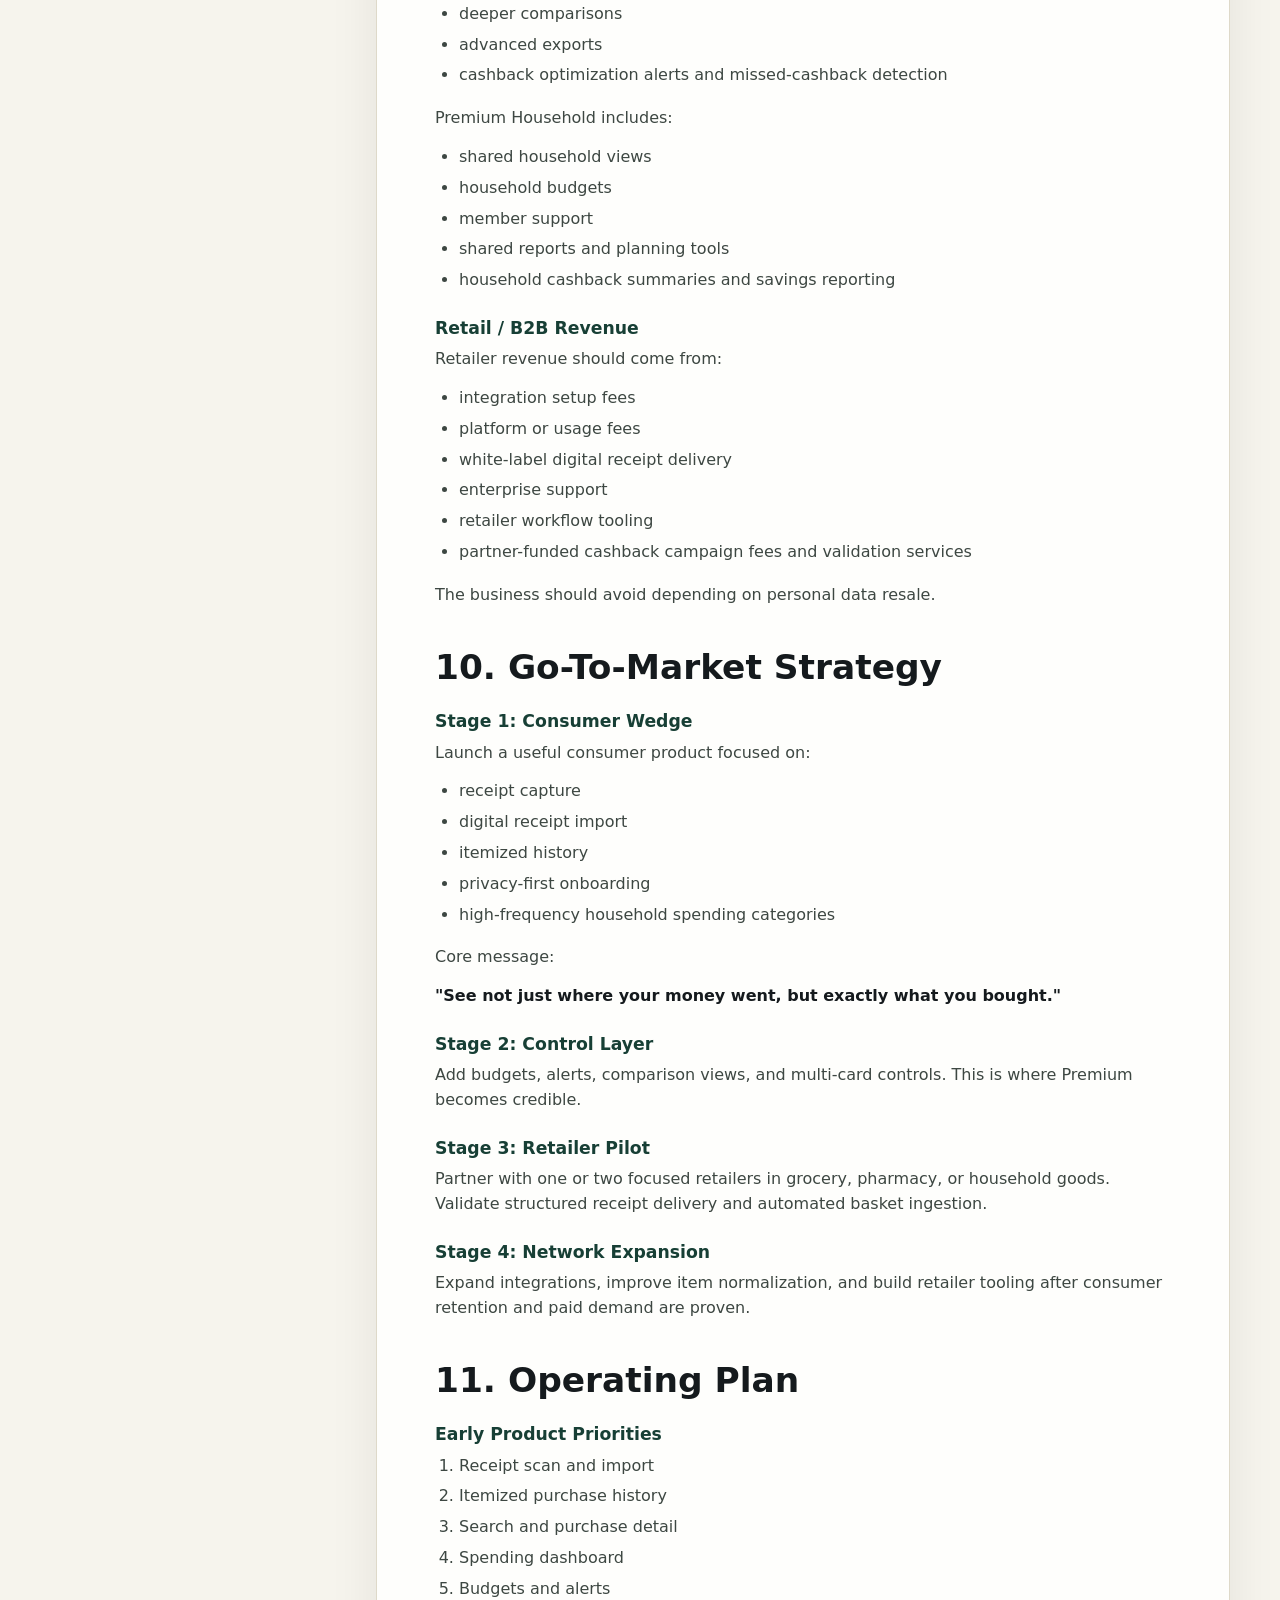
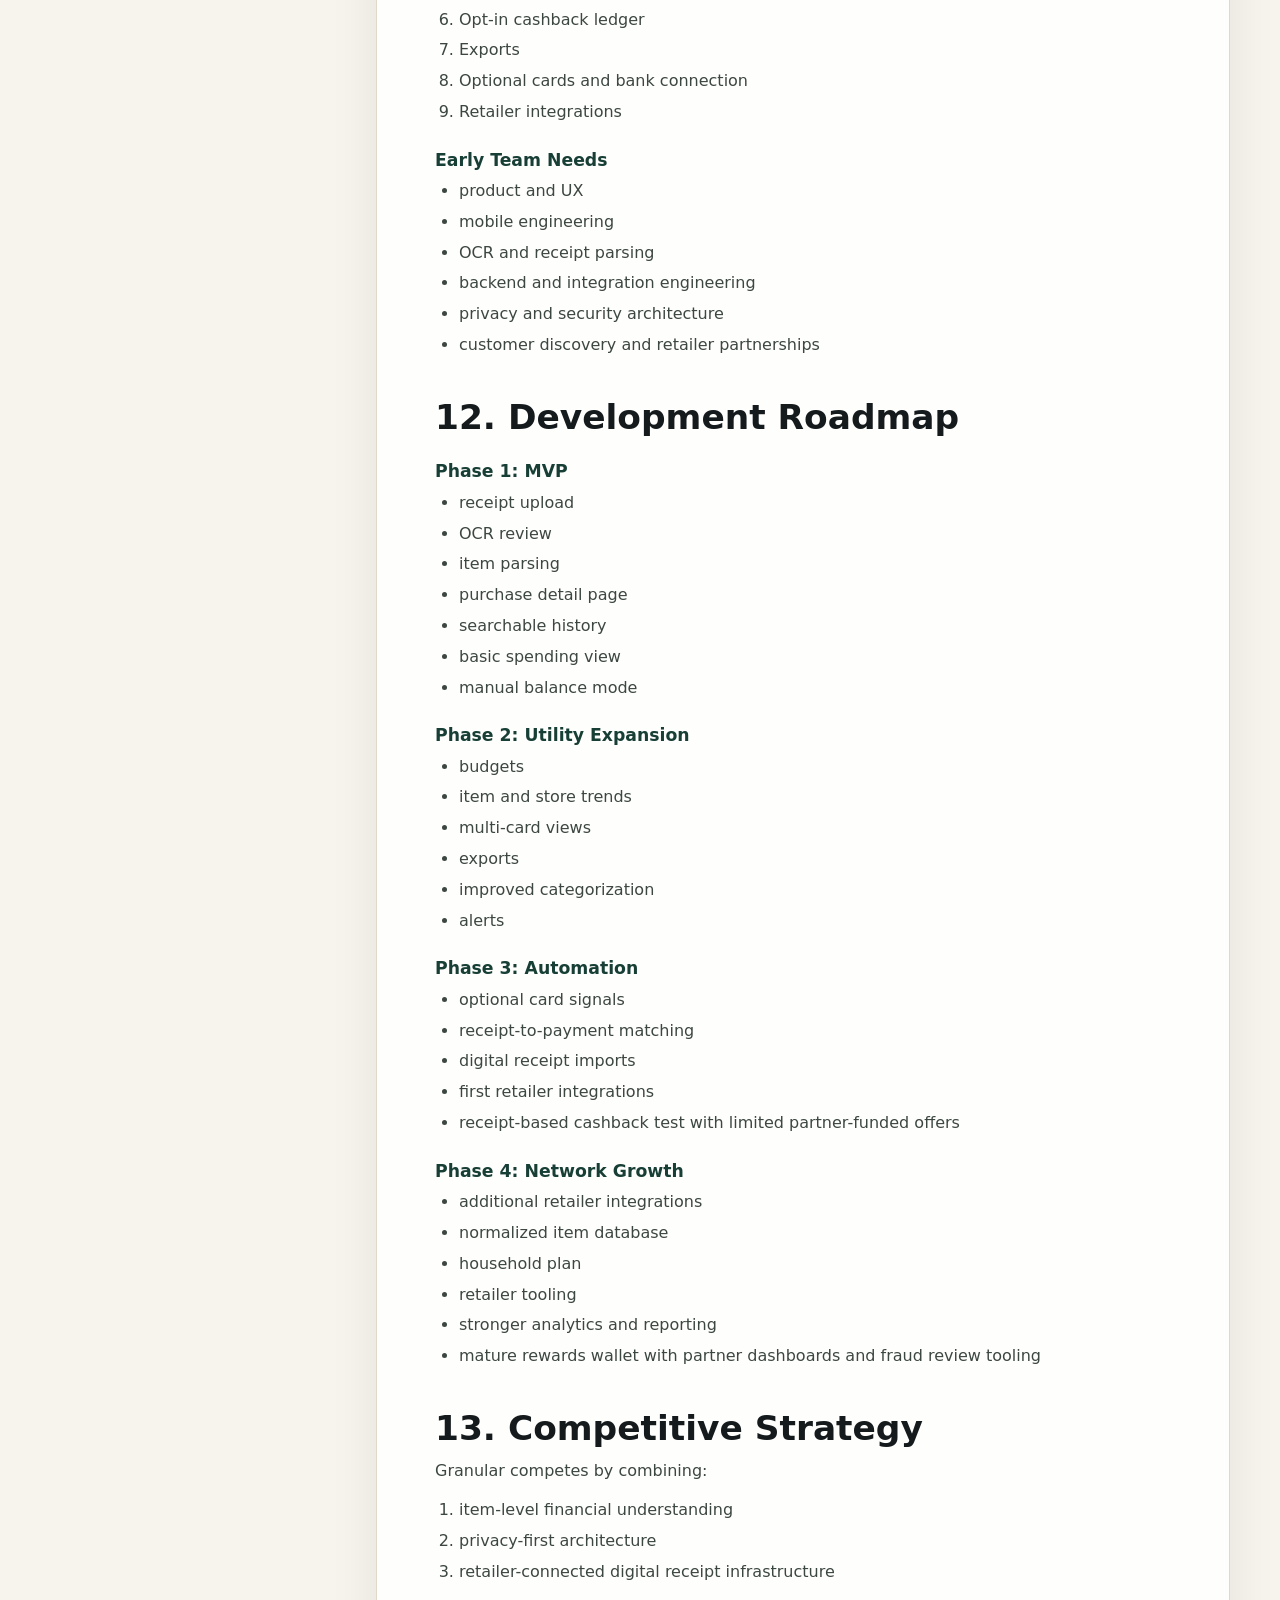
==== commit 5f6f535f: "Add cashback strategy section" ====
--- a/index.html
+++ b/index.html
@@ -20,6 +20,7 @@
         <a href="#proposal">Proposal</a>
         <a href="#business-plan">Plan</a>
         <a href="#monetization">Premium</a>
+        <a href="#cashback">Cashback</a>
         <a href="#rollout">Rollout</a>
         <a href="#social">CSR</a>
       </nav>
@@ -36,6 +37,7 @@
         <a href="#proposal">Proposal</a>
         <a href="#business-plan">Business Plan</a>
         <a href="#monetization">Premium & Monetization</a>
+        <a href="#cashback">Cashback System</a>
         <a href="#rollout">Rollout Strategy</a>
         <a href="#social">Corporate Social Responsibility</a>
       </nav>
@@ -57,6 +59,7 @@
         <span>Local privacy</span>
         <span>Budgets</span>
         <span>Alerts</span>
+        <span>Cashback rewards</span>
         <span>Retailer pilots</span>
         <span>Social impact</span>
         <span>Household planning</span>
@@ -85,6 +88,11 @@
           </article>
           <article>
             <strong>04</strong>
+            <h3>Transparent rewards</h3>
+            <p>Opt-in cashback gives users a direct financial benefit when normal purchases qualify.</p>
+          </article>
+          <article>
+            <strong>05</strong>
             <h3>Responsible growth</h3>
             <p>A defined share of earnings can scale social projects alongside adoption.</p>
           </article>
@@ -97,6 +105,7 @@
           <a href="#proposal">Business Proposal</a>
           <a href="#business-plan">Business Plan</a>
           <a href="#monetization">Premium & Monetization</a>
+          <a href="#cashback">Cashback System</a>
           <a href="#rollout">Rollout Strategy</a>
           <a href="#social">Corporate Social Responsibility</a>
         </aside>
@@ -105,6 +114,7 @@
           <article class="document-section" id="proposal" data-doc="proposal"></article>
           <article class="document-section" id="business-plan" data-doc="businessPlan"></article>
           <article class="document-section" id="monetization" data-doc="monetization"></article>
+          <article class="document-section" id="cashback" data-doc="cashback"></article>
           <article class="document-section" id="rollout" data-doc="rollout"></article>
           <article class="document-section" id="social" data-doc="social"></article>
         </div>
@@ -117,8 +127,8 @@
           <h2>Build purchase intelligence without making privacy the tradeoff</h2>
           <p>
             Granular starts with a focused consumer wedge, proves paid control
-            features, and expands into retailer receipt infrastructure once the
-            product loop is validated.
+            and opt-in rewards, and expands into retailer receipt infrastructure
+            once the product loop is validated.
           </p>
           <a class="primary-link" href="#rollout">Review rollout strategy</a>
         </div>
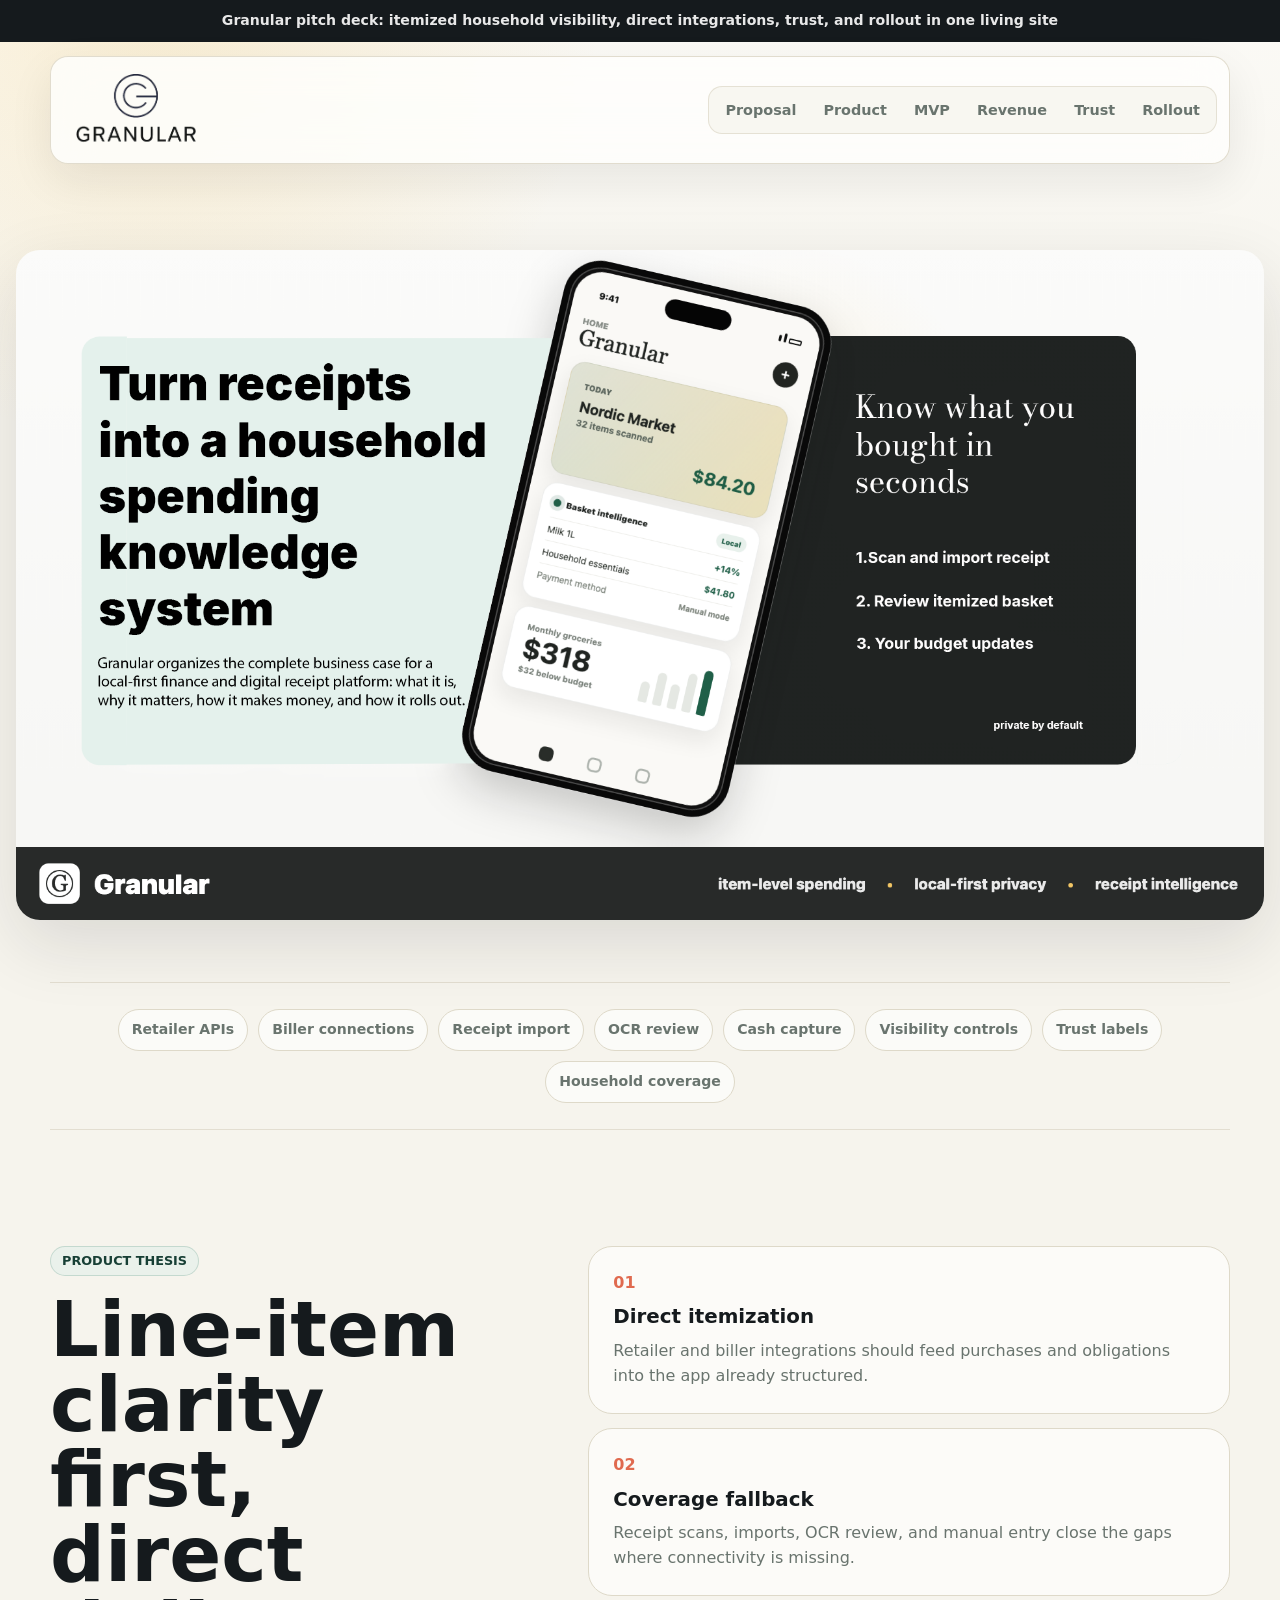
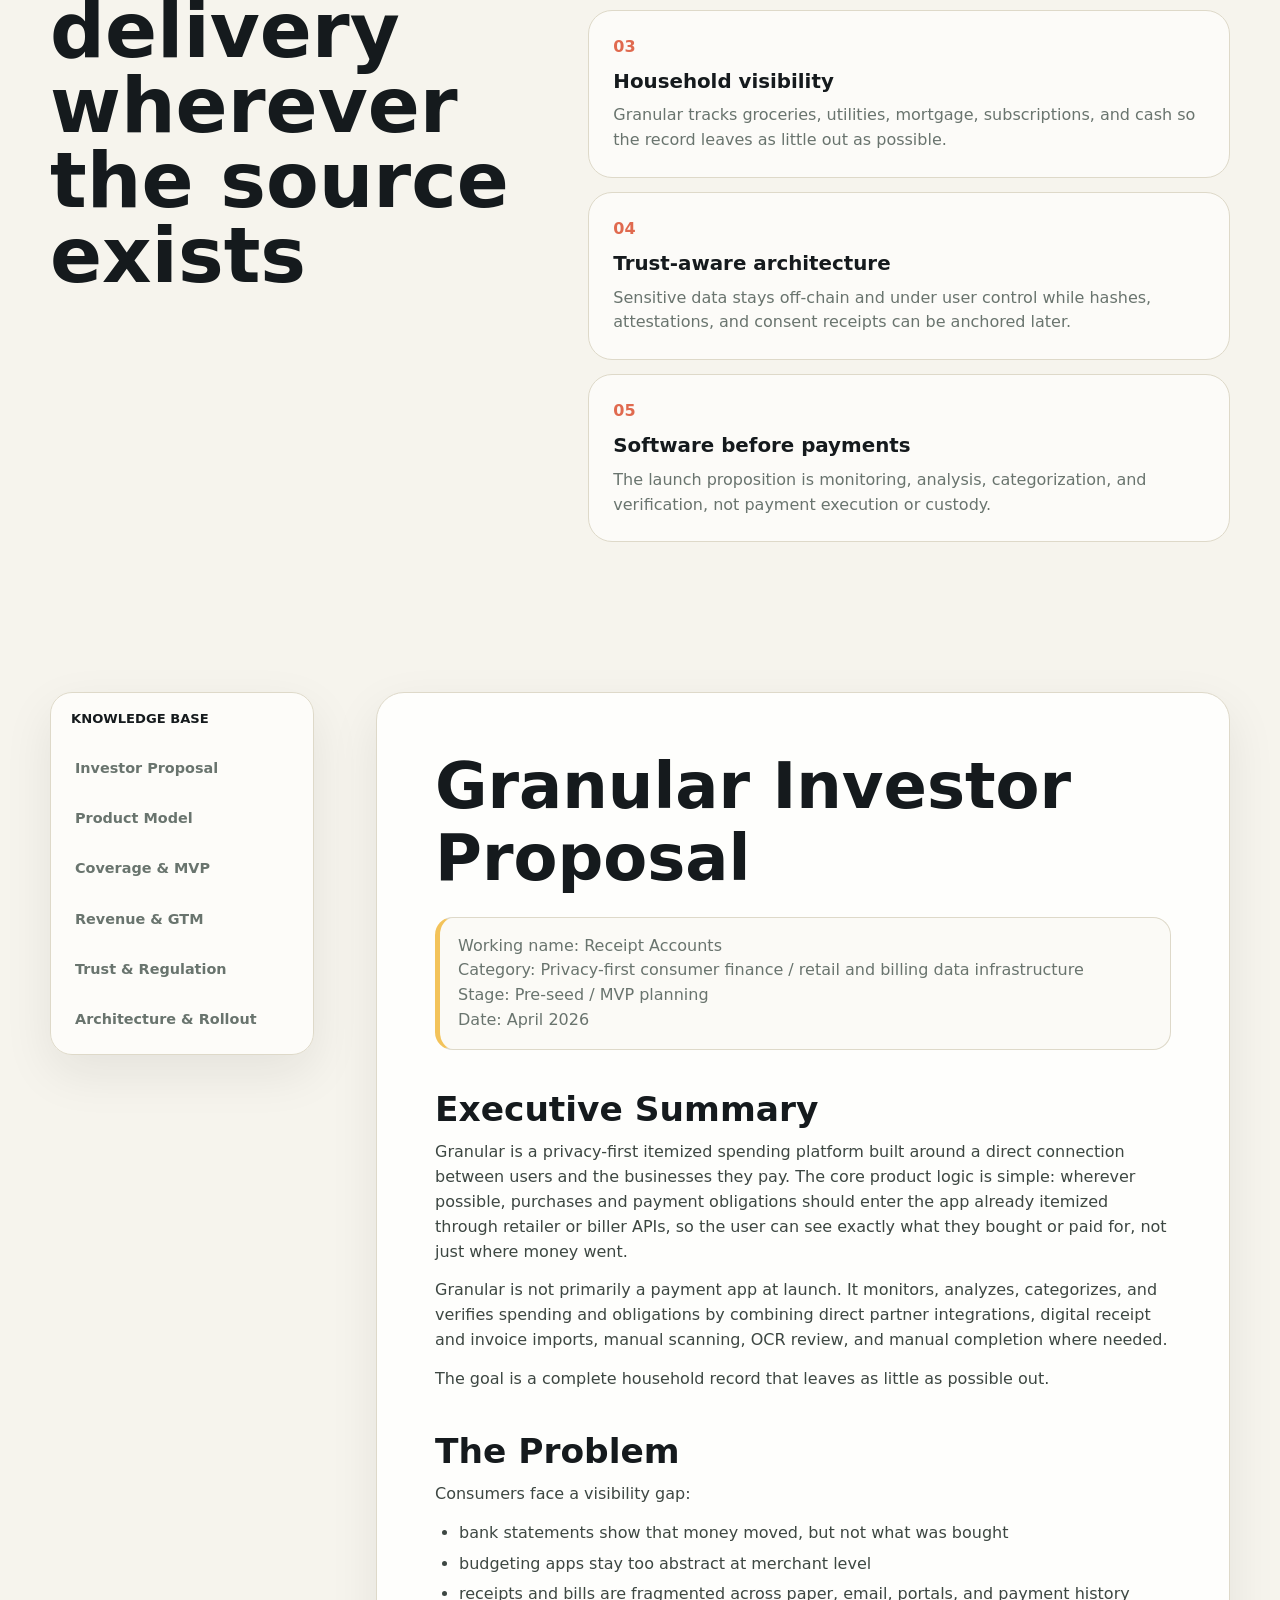
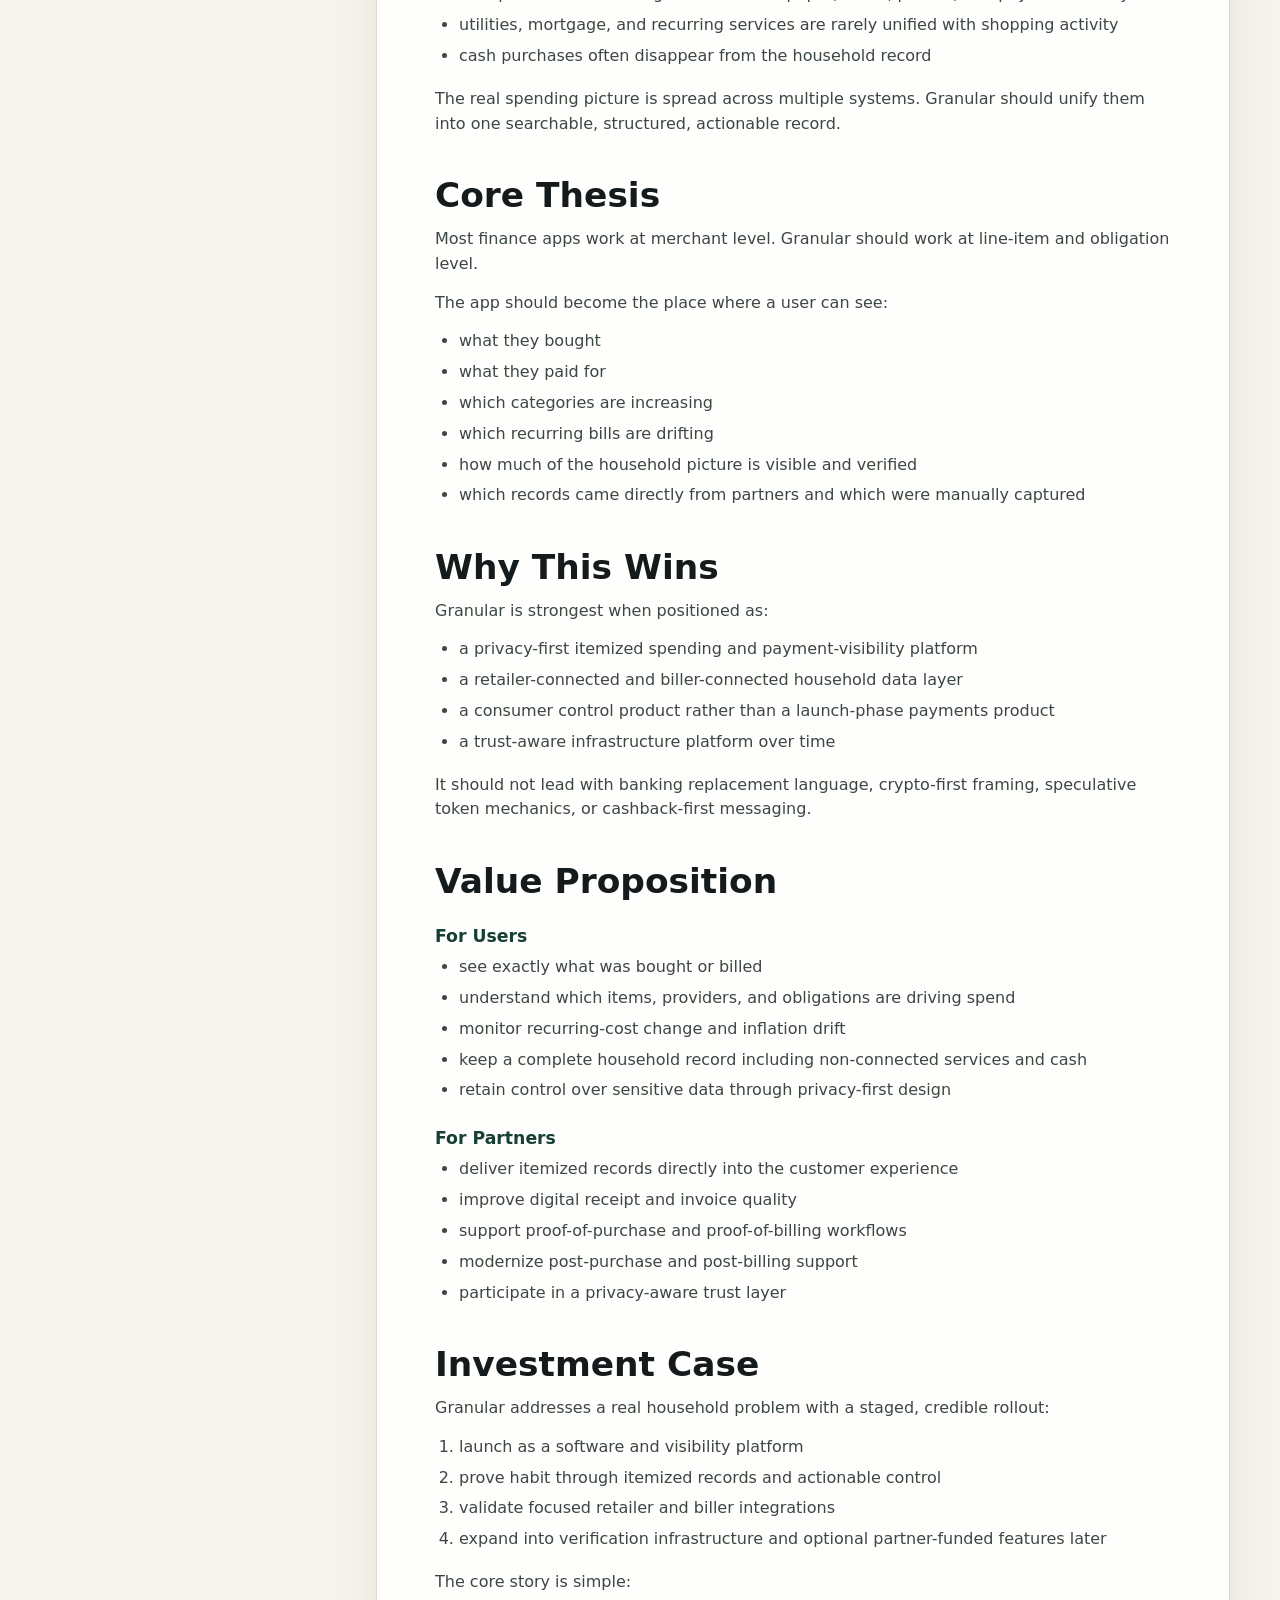
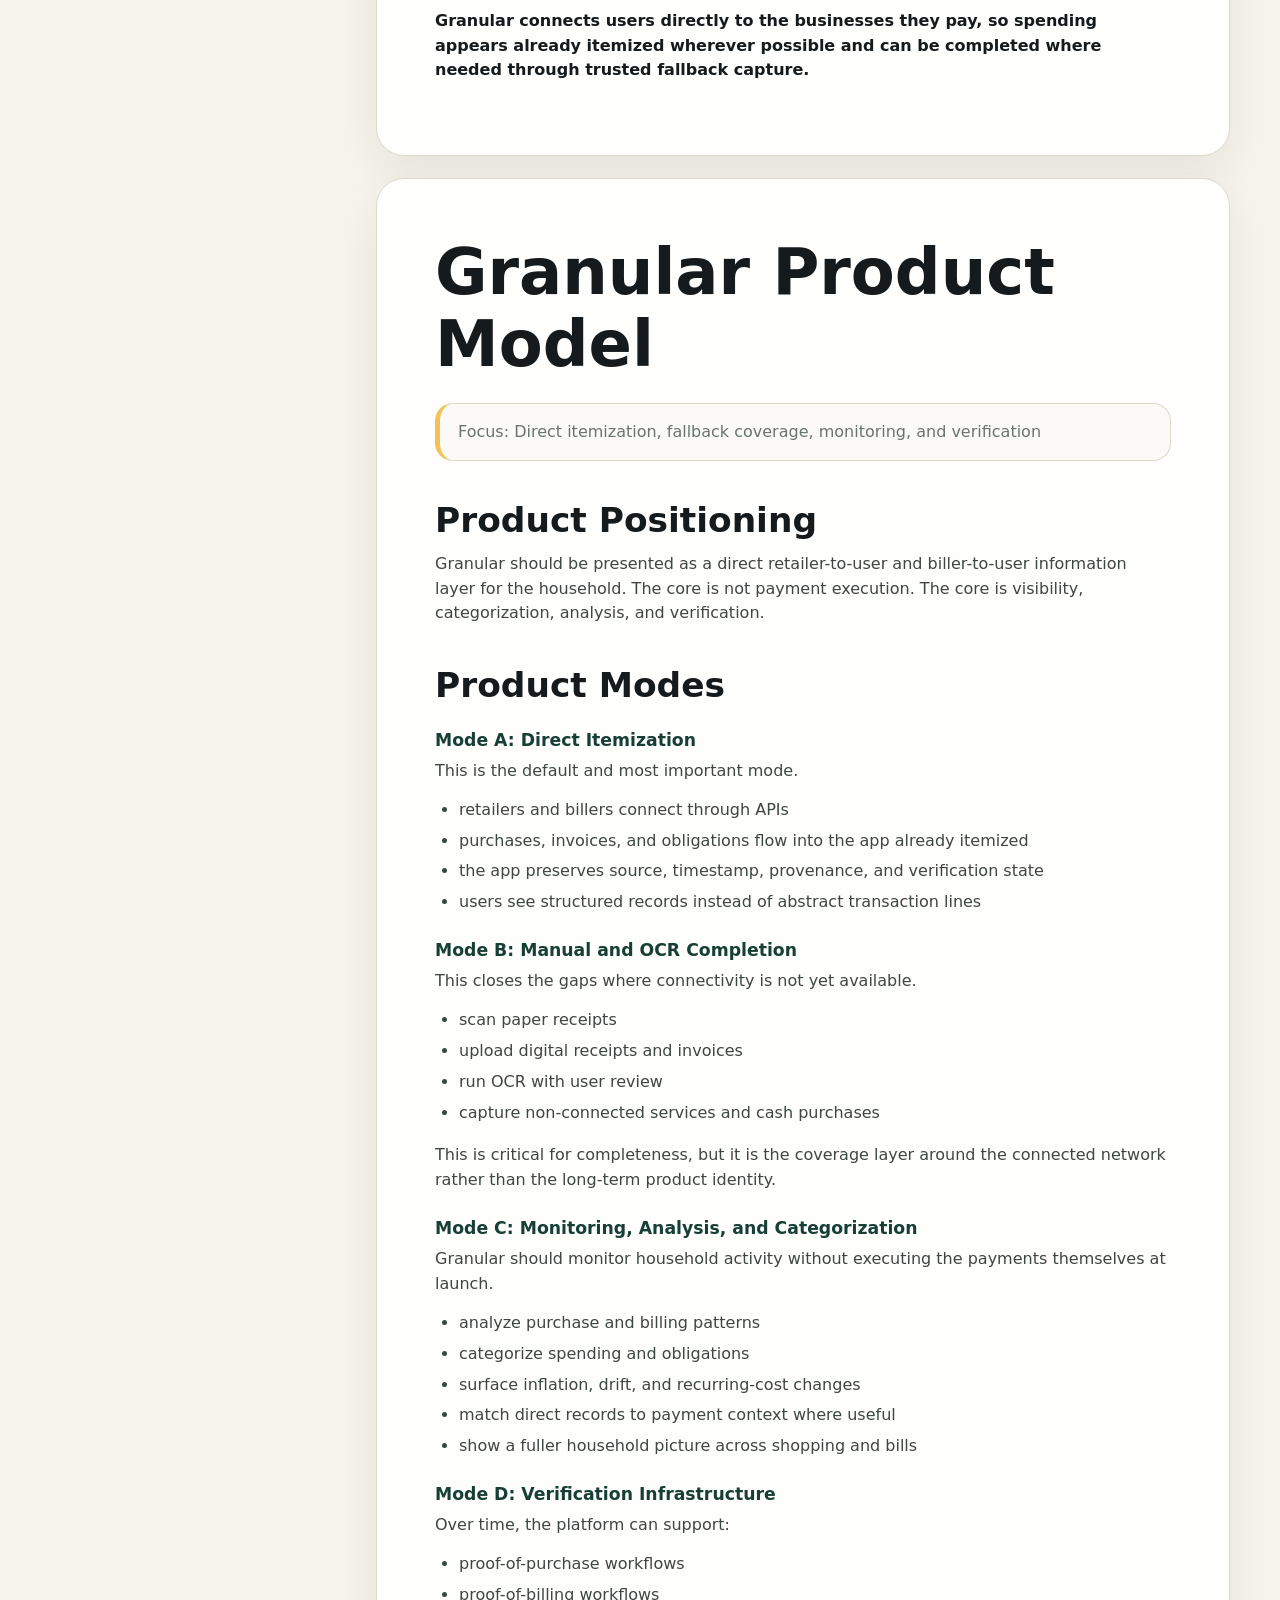
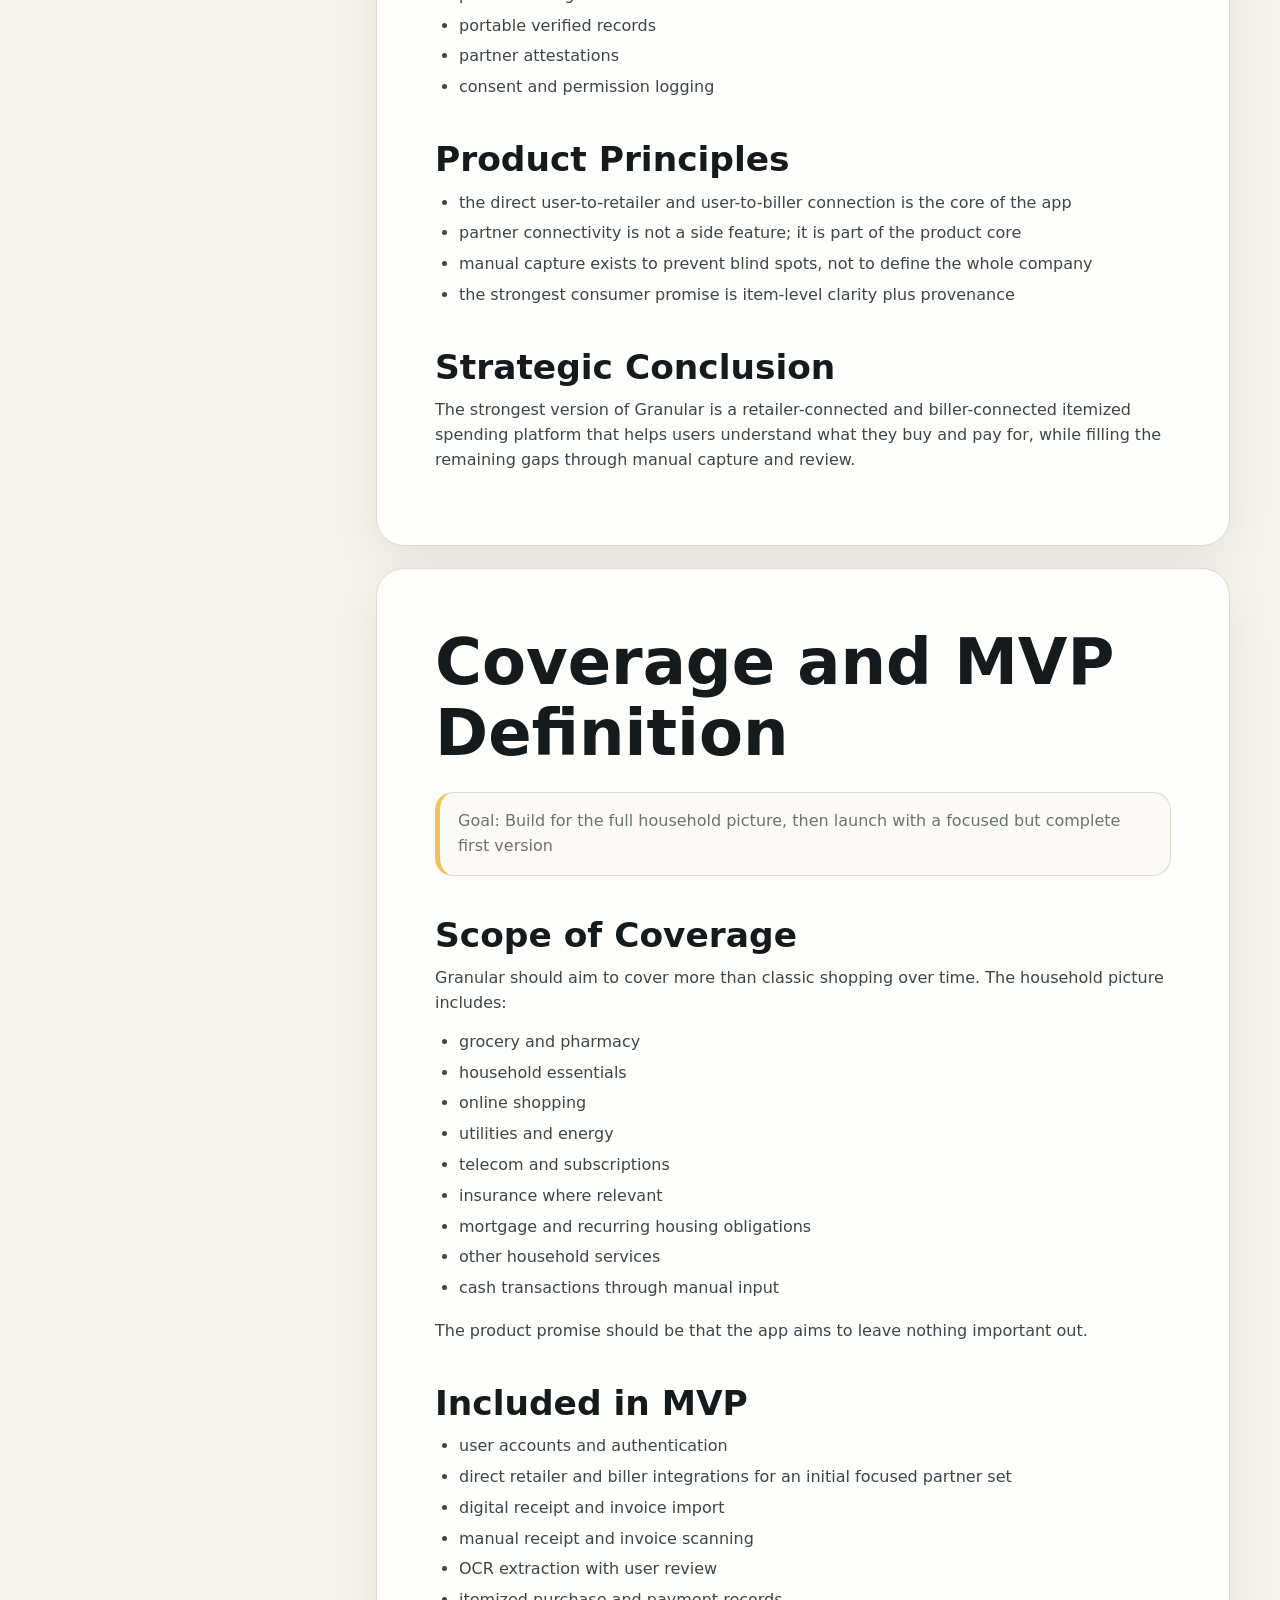
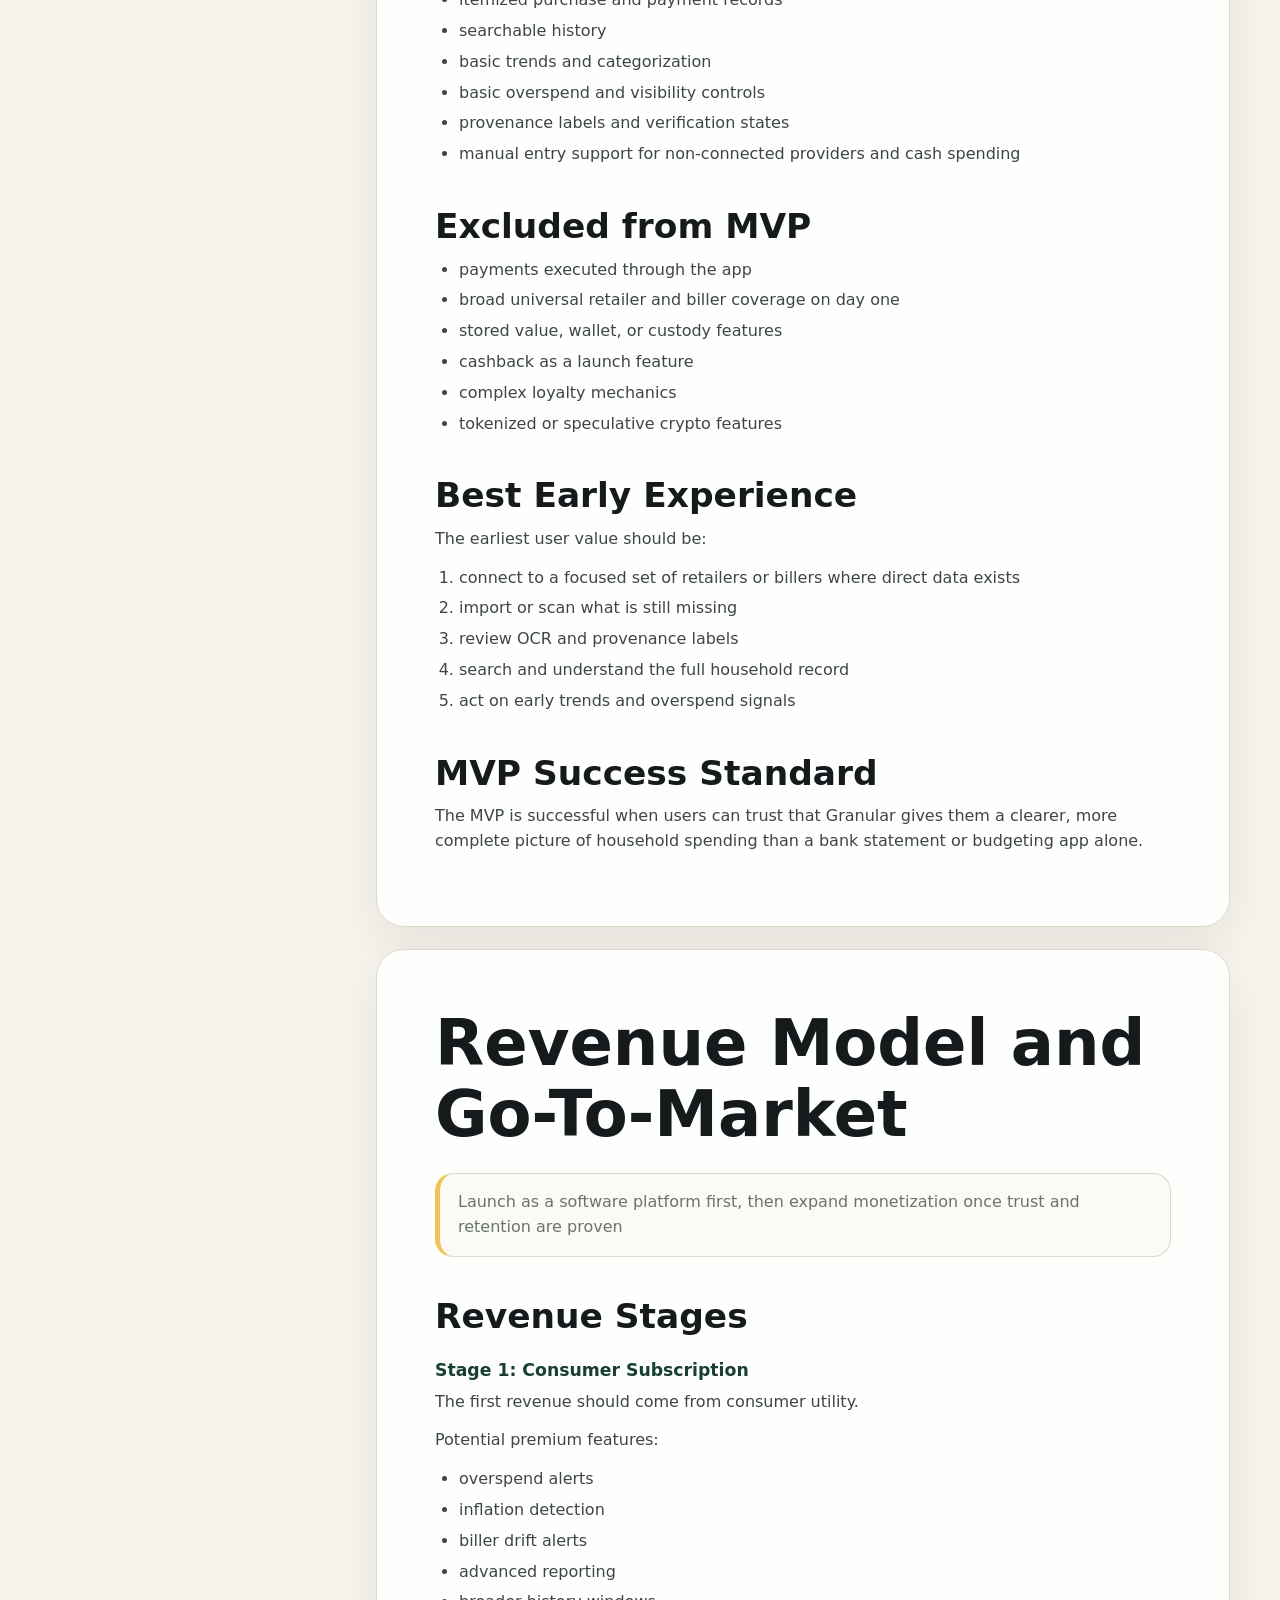
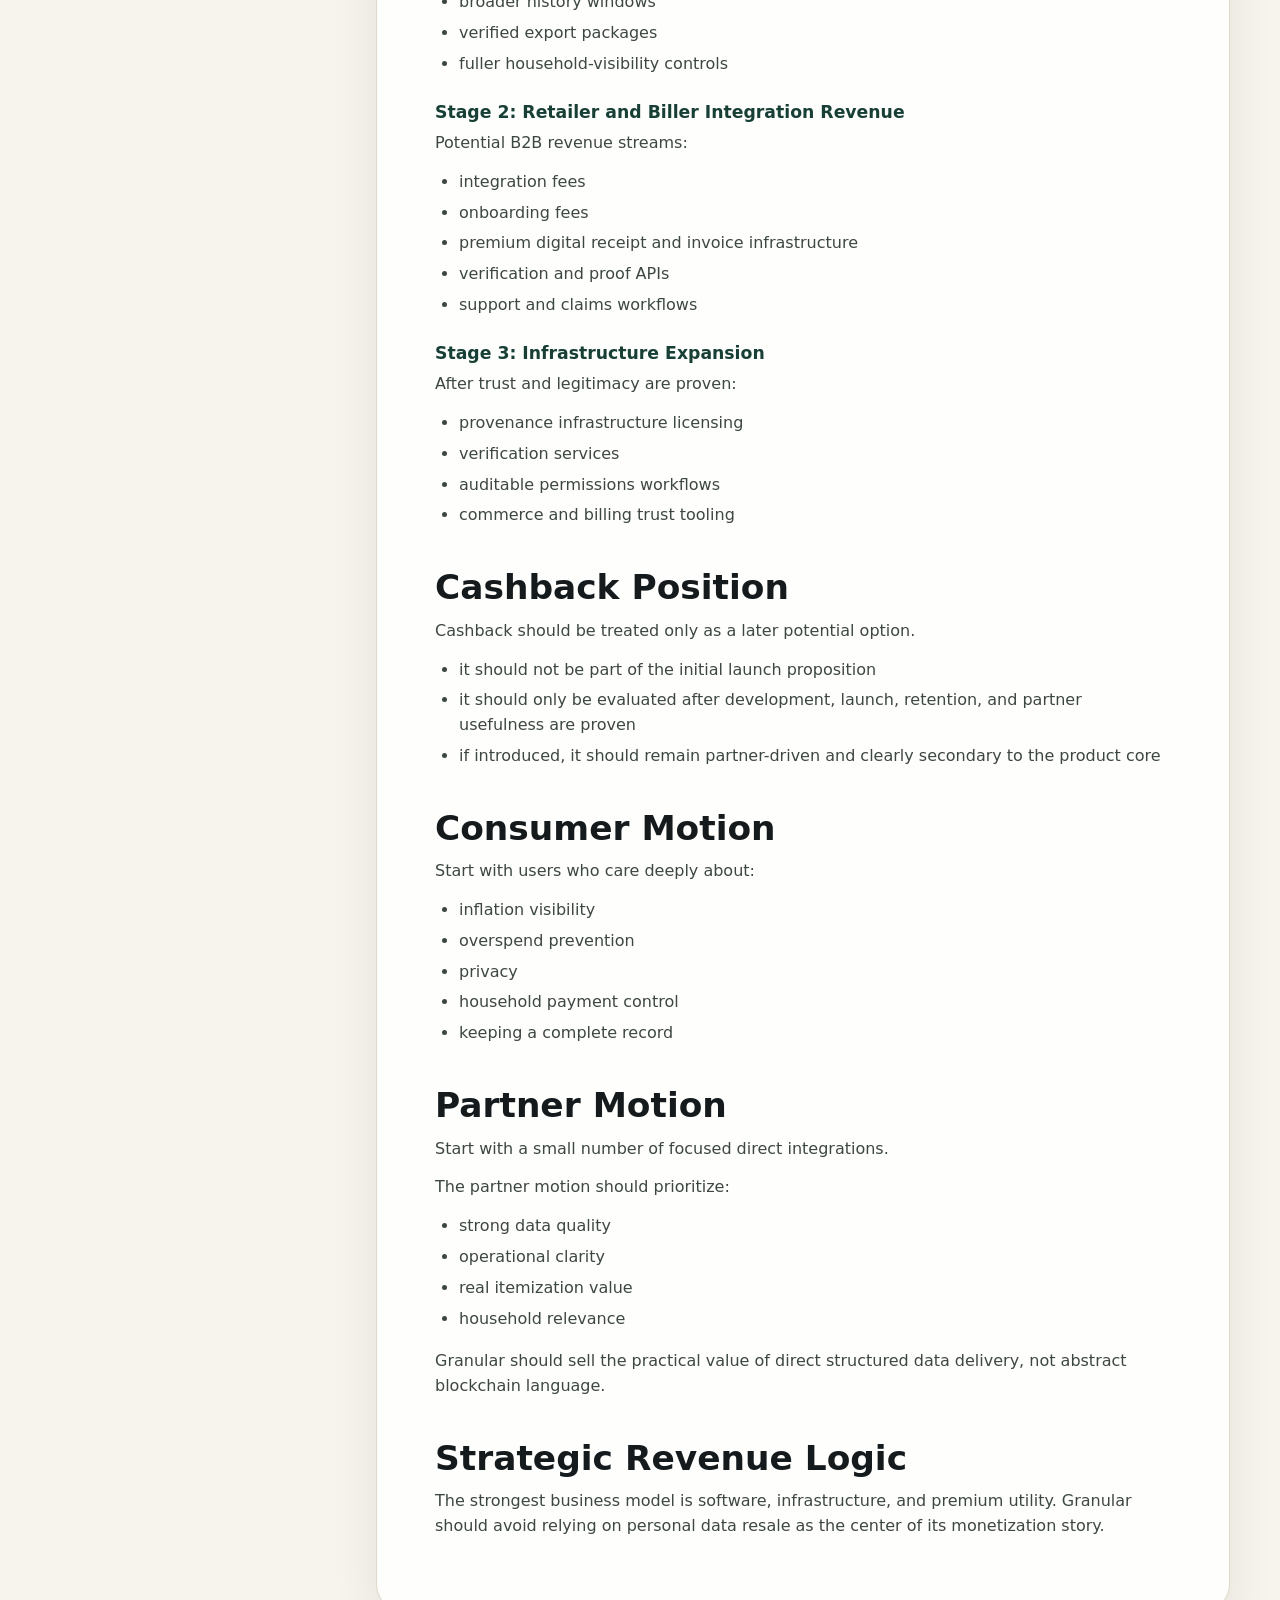
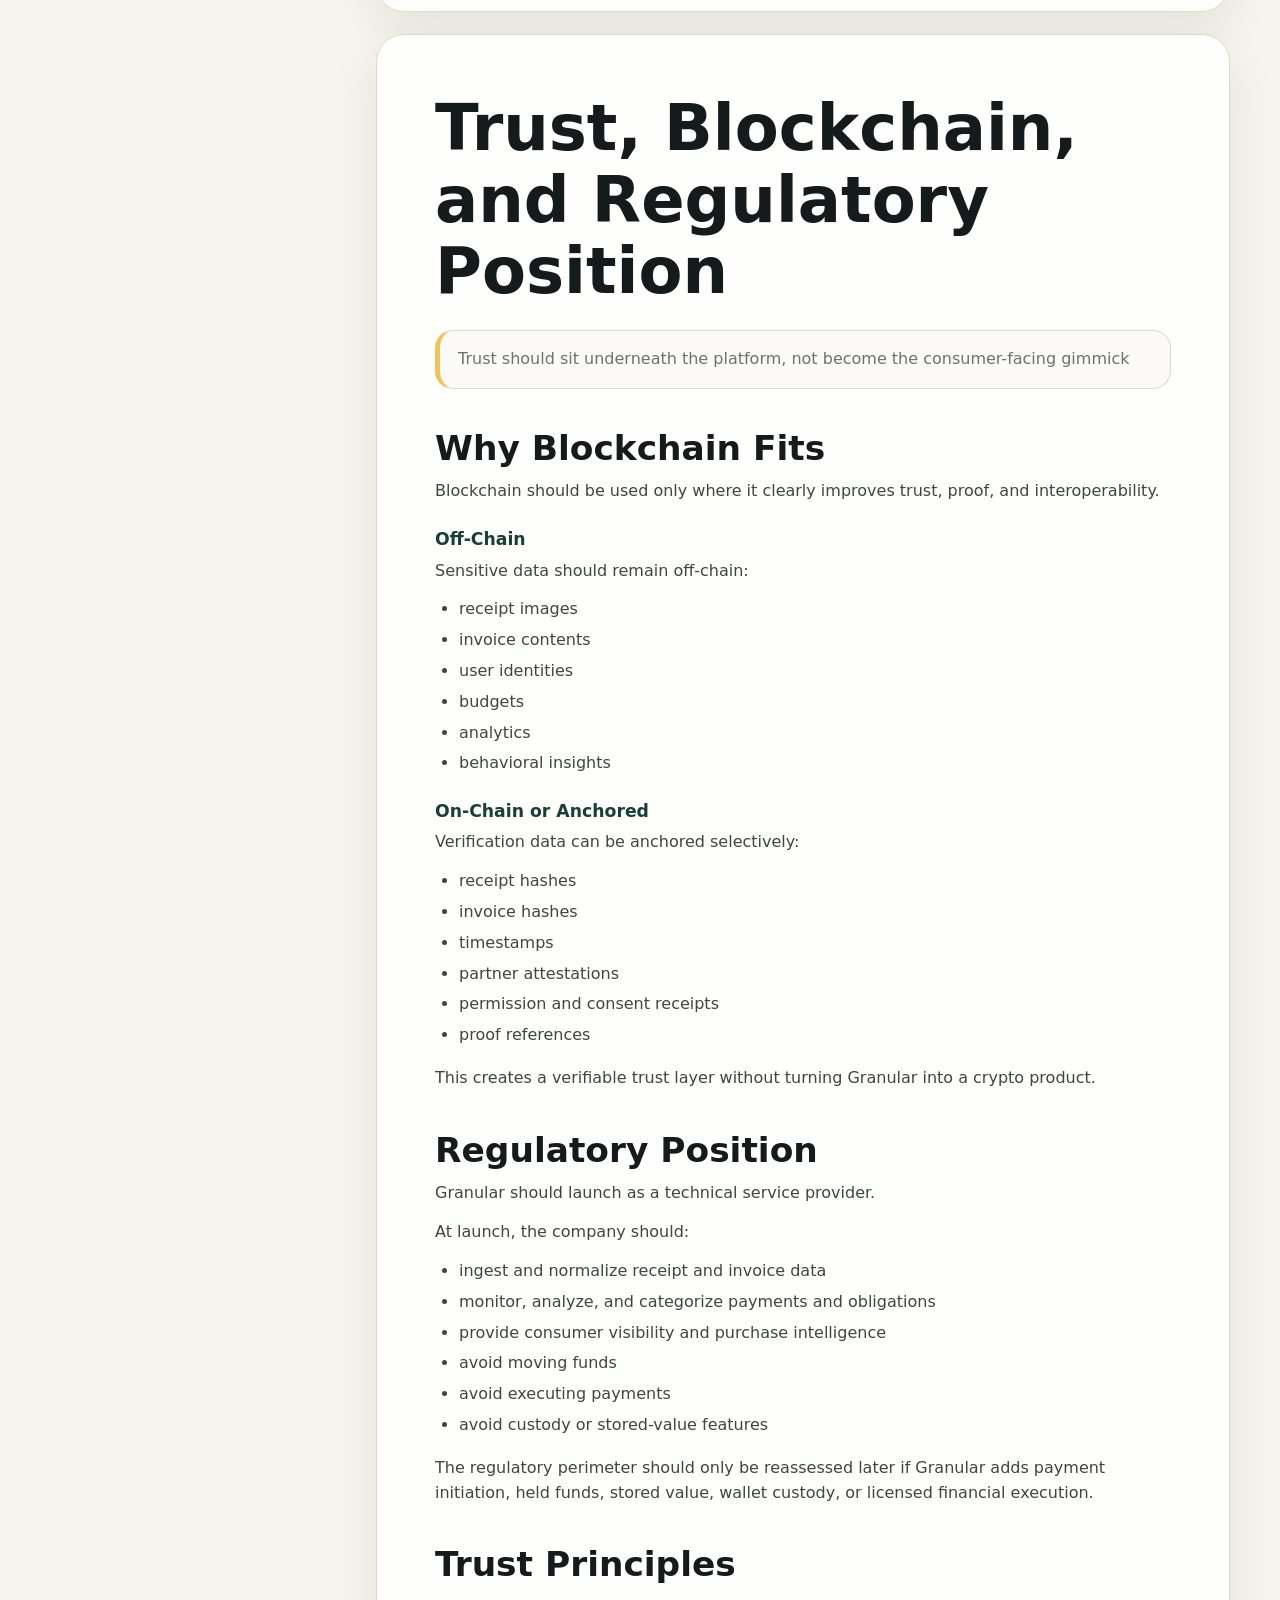
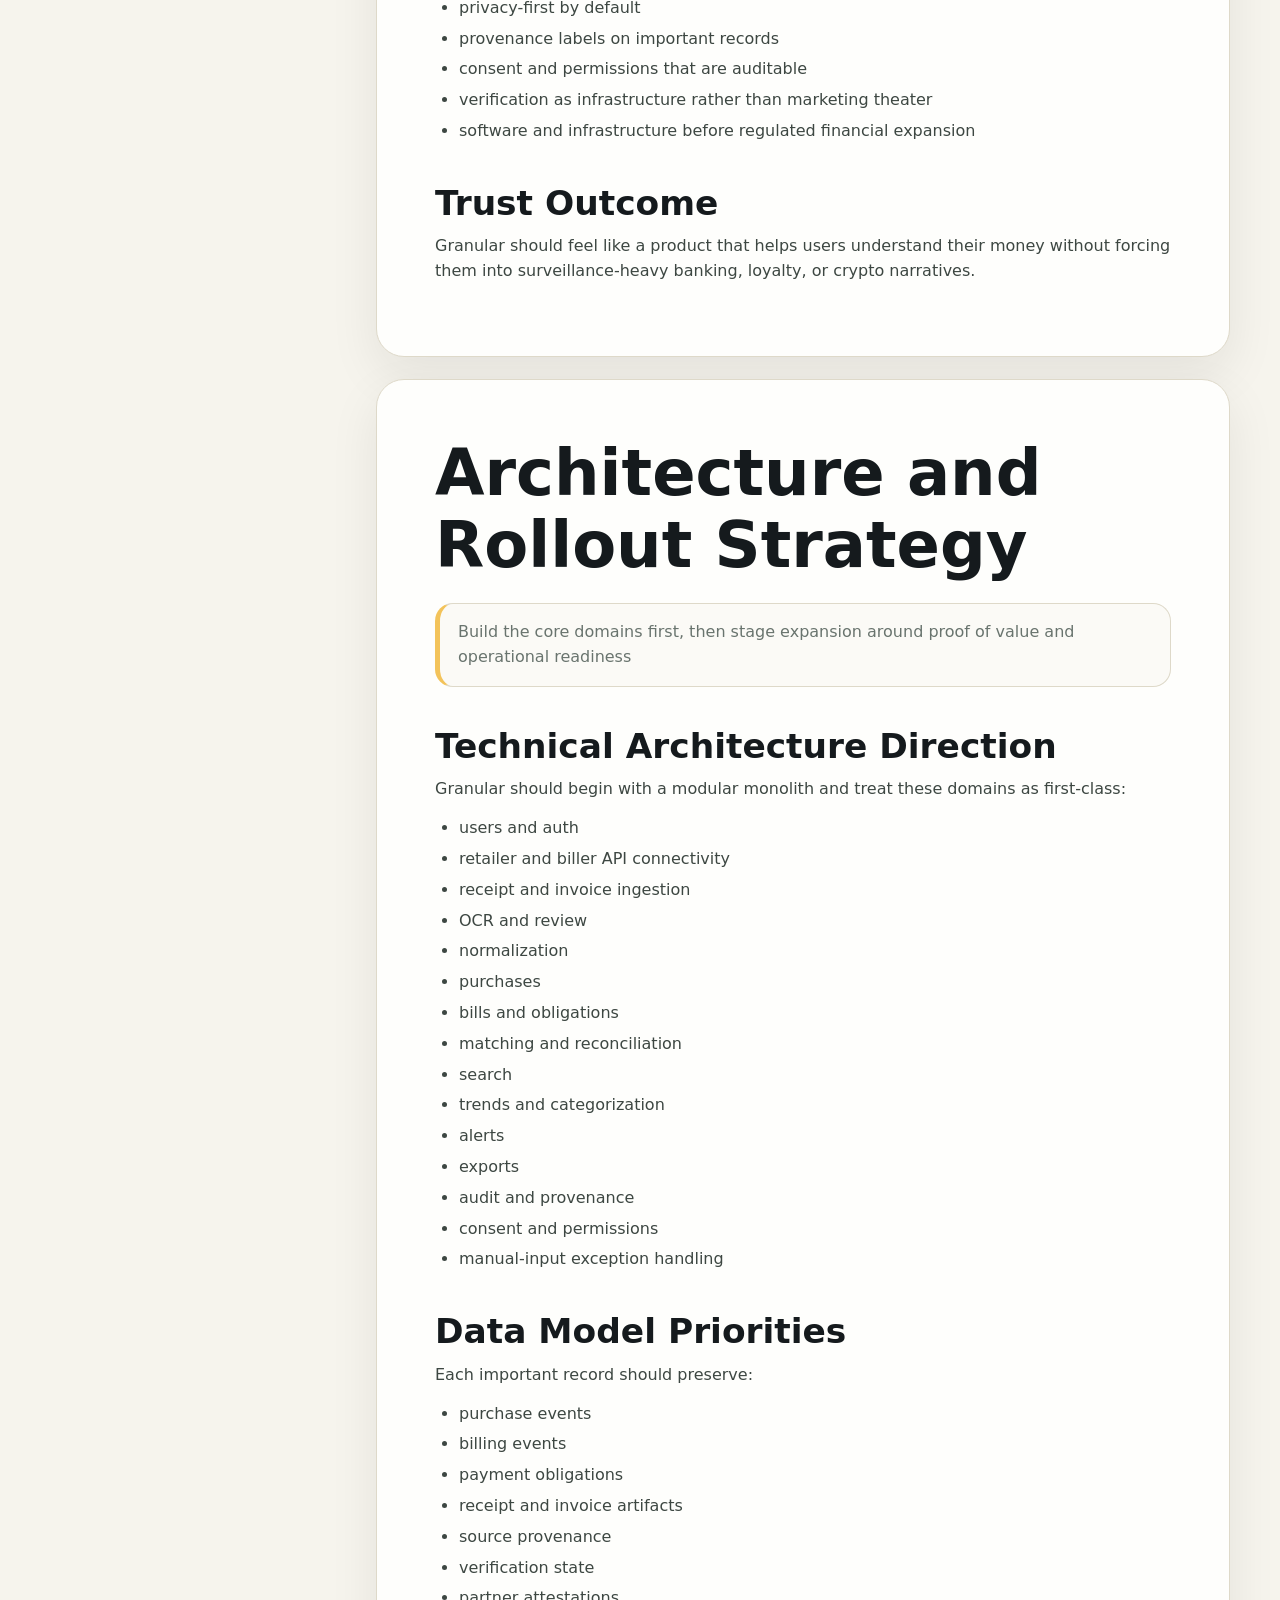
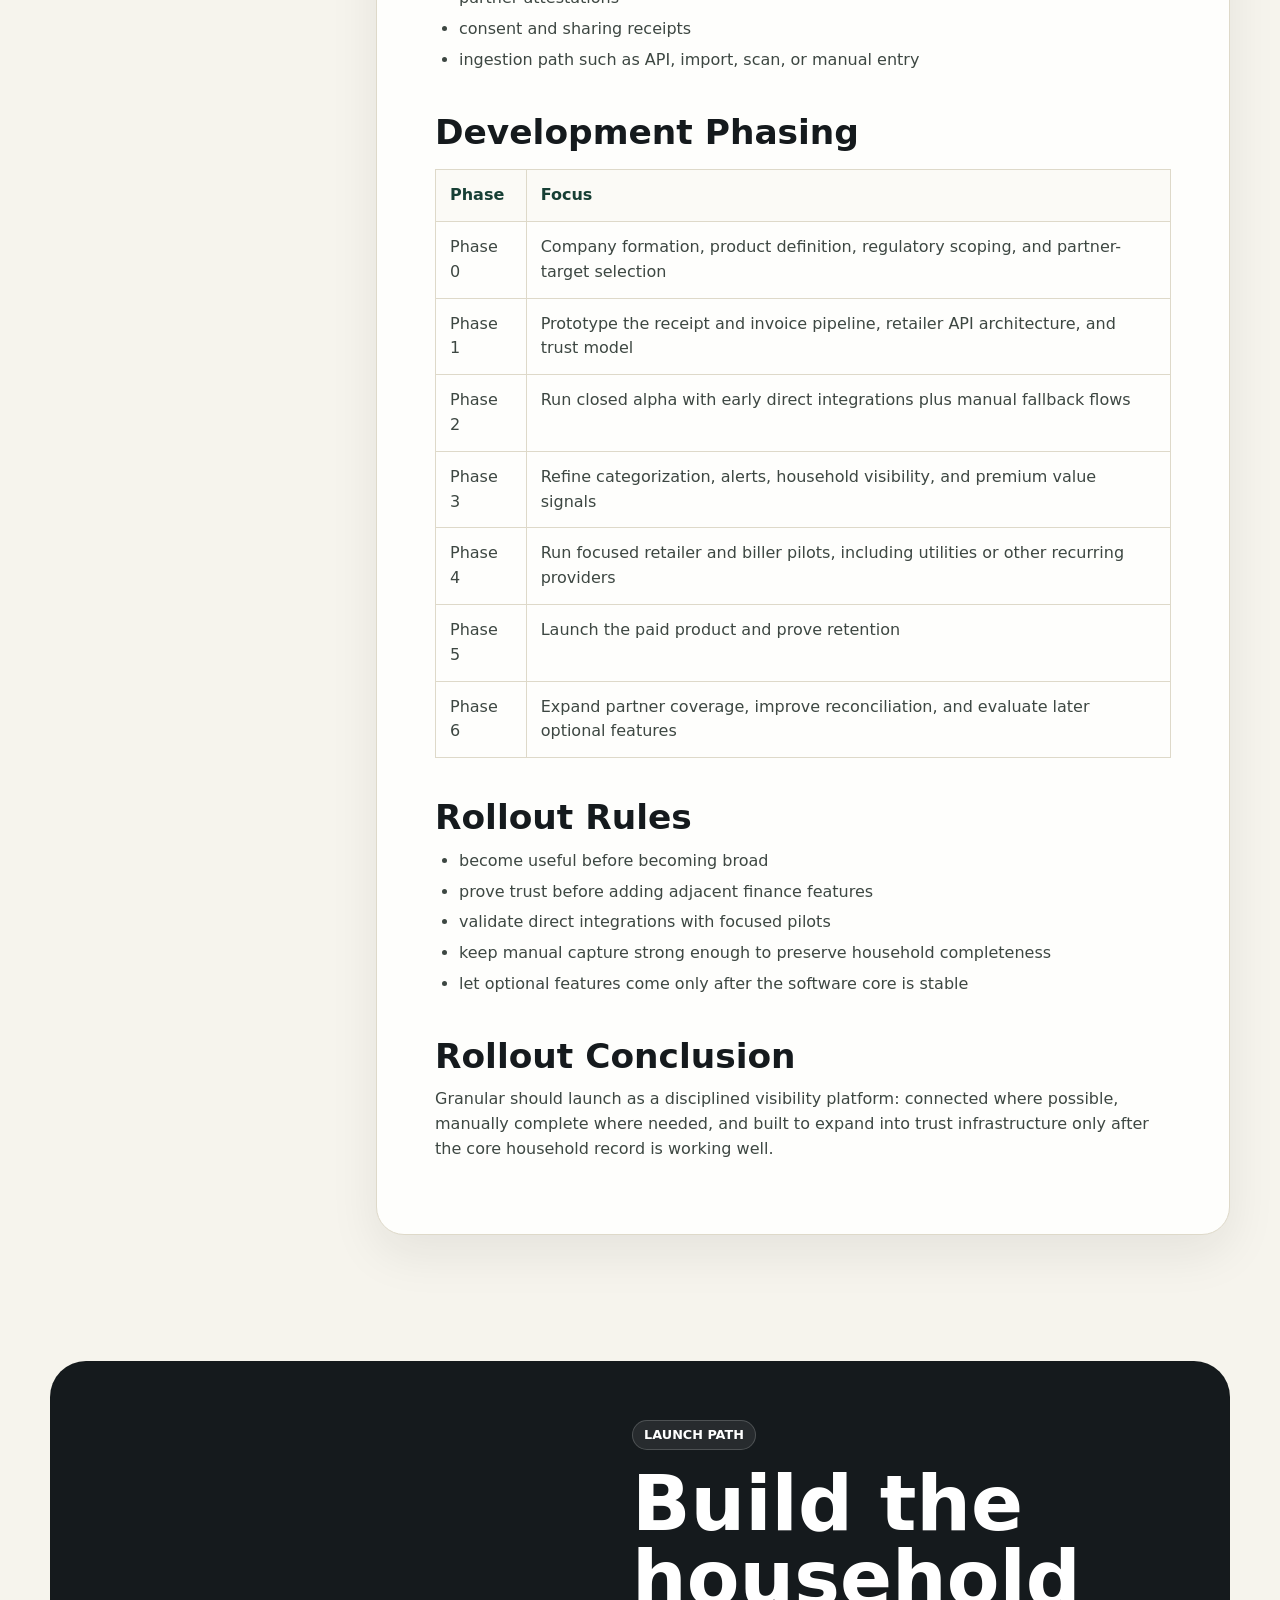
==== commit 4937e148: "Rebuild pitch deck from updated business plan" ====
--- a/index.html
+++ b/index.html
@@ -8,7 +8,7 @@
   </head>
   <body>
     <div class="announcement">
-      <a href="#rollout">Granular launch system: proposal, business plan, monetization, and rollout in one living site</a>
+      <a href="#rollout">Granular pitch deck: itemized household visibility, direct integrations, trust, and rollout in one living site</a>
     </div>
 
     <header class="site-header">
@@ -18,11 +18,11 @@
 
       <nav class="desktop-nav" aria-label="Primary navigation">
         <a href="#proposal">Proposal</a>
-        <a href="#business-plan">Plan</a>
-        <a href="#monetization">Premium</a>
-        <a href="#cashback">Cashback</a>
+        <a href="#business-plan">Product</a>
+        <a href="#mvp">MVP</a>
+        <a href="#revenue">Revenue</a>
+        <a href="#trust">Trust</a>
         <a href="#rollout">Rollout</a>
-        <a href="#social">CSR</a>
       </nav>
 
       <button class="menu-button" type="button" aria-label="Open menu" aria-expanded="false">
@@ -35,11 +35,11 @@
     <div class="mobile-panel" hidden>
       <nav class="mobile-nav" aria-label="Mobile navigation">
         <a href="#proposal">Proposal</a>
-        <a href="#business-plan">Business Plan</a>
-        <a href="#monetization">Premium & Monetization</a>
-        <a href="#cashback">Cashback System</a>
+        <a href="#business-plan">Product Model</a>
+        <a href="#mvp">Coverage & MVP</a>
+        <a href="#revenue">Revenue Model</a>
+        <a href="#trust">Trust & Regulation</a>
         <a href="#rollout">Rollout Strategy</a>
-        <a href="#social">Corporate Social Responsibility</a>
       </nav>
     </div>
 
@@ -49,52 +49,52 @@
           <img
             class="hero-promo"
             src="assets/granular-app-promo_II.png"
-            alt="Granular hero showing receipt-to-household spending knowledge system messaging, mobile app preview, receipt scan steps, local-first privacy, and receipt intelligence"
+            alt="Granular hero showing a privacy-first household spending app, itemized receipt intelligence, and a mobile-first product preview"
           />
         </div>
       </section>
 
       <section class="logo-row" aria-label="Granular operating layers">
-        <span>Receipt capture</span>
-        <span>Local privacy</span>
-        <span>Budgets</span>
-        <span>Alerts</span>
-        <span>Cashback rewards</span>
-        <span>Retailer pilots</span>
-        <span>Social impact</span>
-        <span>Household planning</span>
+        <span>Retailer APIs</span>
+        <span>Biller connections</span>
+        <span>Receipt import</span>
+        <span>OCR review</span>
+        <span>Cash capture</span>
+        <span>Visibility controls</span>
+        <span>Trust labels</span>
+        <span>Household coverage</span>
       </section>
 
       <section class="feature-band">
         <div>
           <p class="eyebrow">Product Thesis</p>
-          <h2>Useful before integrations, stronger when the network arrives</h2>
+          <h2>Line-item clarity first, direct delivery wherever the source exists</h2>
         </div>
         <div class="feature-list">
           <article>
             <strong>01</strong>
-            <h3>Manual-first utility</h3>
-            <p>Receipt scan and digital import create value before retailer integrations exist.</p>
+            <h3>Direct itemization</h3>
+            <p>Retailer and biller integrations should feed purchases and obligations into the app already structured.</p>
           </article>
           <article>
             <strong>02</strong>
-            <h3>Control layer</h3>
-            <p>Budgets, drift alerts, and inflation detection turn records into prevention.</p>
+            <h3>Coverage fallback</h3>
+            <p>Receipt scans, imports, OCR review, and manual entry close the gaps where connectivity is missing.</p>
           </article>
           <article>
             <strong>03</strong>
-            <h3>Infrastructure path</h3>
-            <p>Retailer pilots validate automated delivery after user demand is proven.</p>
+            <h3>Household visibility</h3>
+            <p>Granular tracks groceries, utilities, mortgage, subscriptions, and cash so the record leaves as little out as possible.</p>
           </article>
           <article>
             <strong>04</strong>
-            <h3>Transparent rewards</h3>
-            <p>Opt-in cashback gives users a direct financial benefit when normal purchases qualify.</p>
+            <h3>Trust-aware architecture</h3>
+            <p>Sensitive data stays off-chain and under user control while hashes, attestations, and consent receipts can be anchored later.</p>
           </article>
           <article>
             <strong>05</strong>
-            <h3>Responsible growth</h3>
-            <p>A defined share of earnings can scale social projects alongside adoption.</p>
+            <h3>Software before payments</h3>
+            <p>The launch proposition is monitoring, analysis, categorization, and verification, not payment execution or custody.</p>
           </article>
         </div>
       </section>
@@ -102,21 +102,21 @@
       <section class="content-shell" id="documents">
         <aside class="section-tabs" aria-label="Document sections">
           <p>Knowledge base</p>
-          <a href="#proposal">Business Proposal</a>
-          <a href="#business-plan">Business Plan</a>
-          <a href="#monetization">Premium & Monetization</a>
-          <a href="#cashback">Cashback System</a>
-          <a href="#rollout">Rollout Strategy</a>
-          <a href="#social">Corporate Social Responsibility</a>
+          <a href="#proposal">Investor Proposal</a>
+          <a href="#business-plan">Product Model</a>
+          <a href="#mvp">Coverage & MVP</a>
+          <a href="#revenue">Revenue & GTM</a>
+          <a href="#trust">Trust & Regulation</a>
+          <a href="#rollout">Architecture & Rollout</a>
         </aside>
 
         <div class="documents">
           <article class="document-section" id="proposal" data-doc="proposal"></article>
           <article class="document-section" id="business-plan" data-doc="businessPlan"></article>
-          <article class="document-section" id="monetization" data-doc="monetization"></article>
-          <article class="document-section" id="cashback" data-doc="cashback"></article>
+          <article class="document-section" id="mvp" data-doc="mvp"></article>
+          <article class="document-section" id="revenue" data-doc="revenue"></article>
+          <article class="document-section" id="trust" data-doc="trust"></article>
           <article class="document-section" id="rollout" data-doc="rollout"></article>
-          <article class="document-section" id="social" data-doc="social"></article>
         </div>
       </section>
 
@@ -124,11 +124,11 @@
         <img src="assets/receipt-flow.svg" alt="Granular receipt-to-insight flow" />
         <div>
           <p class="eyebrow">Launch Path</p>
-          <h2>Build purchase intelligence without making privacy the tradeoff</h2>
+          <h2>Build the household record before expanding into optional rewards or finance</h2>
           <p>
-            Granular starts with a focused consumer wedge, proves paid control
-            and opt-in rewards, and expands into retailer receipt infrastructure
-            once the product loop is validated.
+            Granular starts as a privacy-first software platform for itemized
+            purchases and obligations, proves value through visibility and
+            control, then expands partner coverage once the core loop is trusted.
           </p>
           <a class="primary-link" href="#rollout">Review rollout strategy</a>
         </div>
@@ -137,7 +137,7 @@
 
     <footer class="site-footer">
       <img src="assets/logo.png" alt="Granular" />
-      <p>Receipt Accounts business plan site. Built as a living strategy knowledge system.</p>
+      <p>Granular pitch deck site. Built as a living strategy knowledge system.</p>
     </footer>
 
     <script src="app.js"></script>
